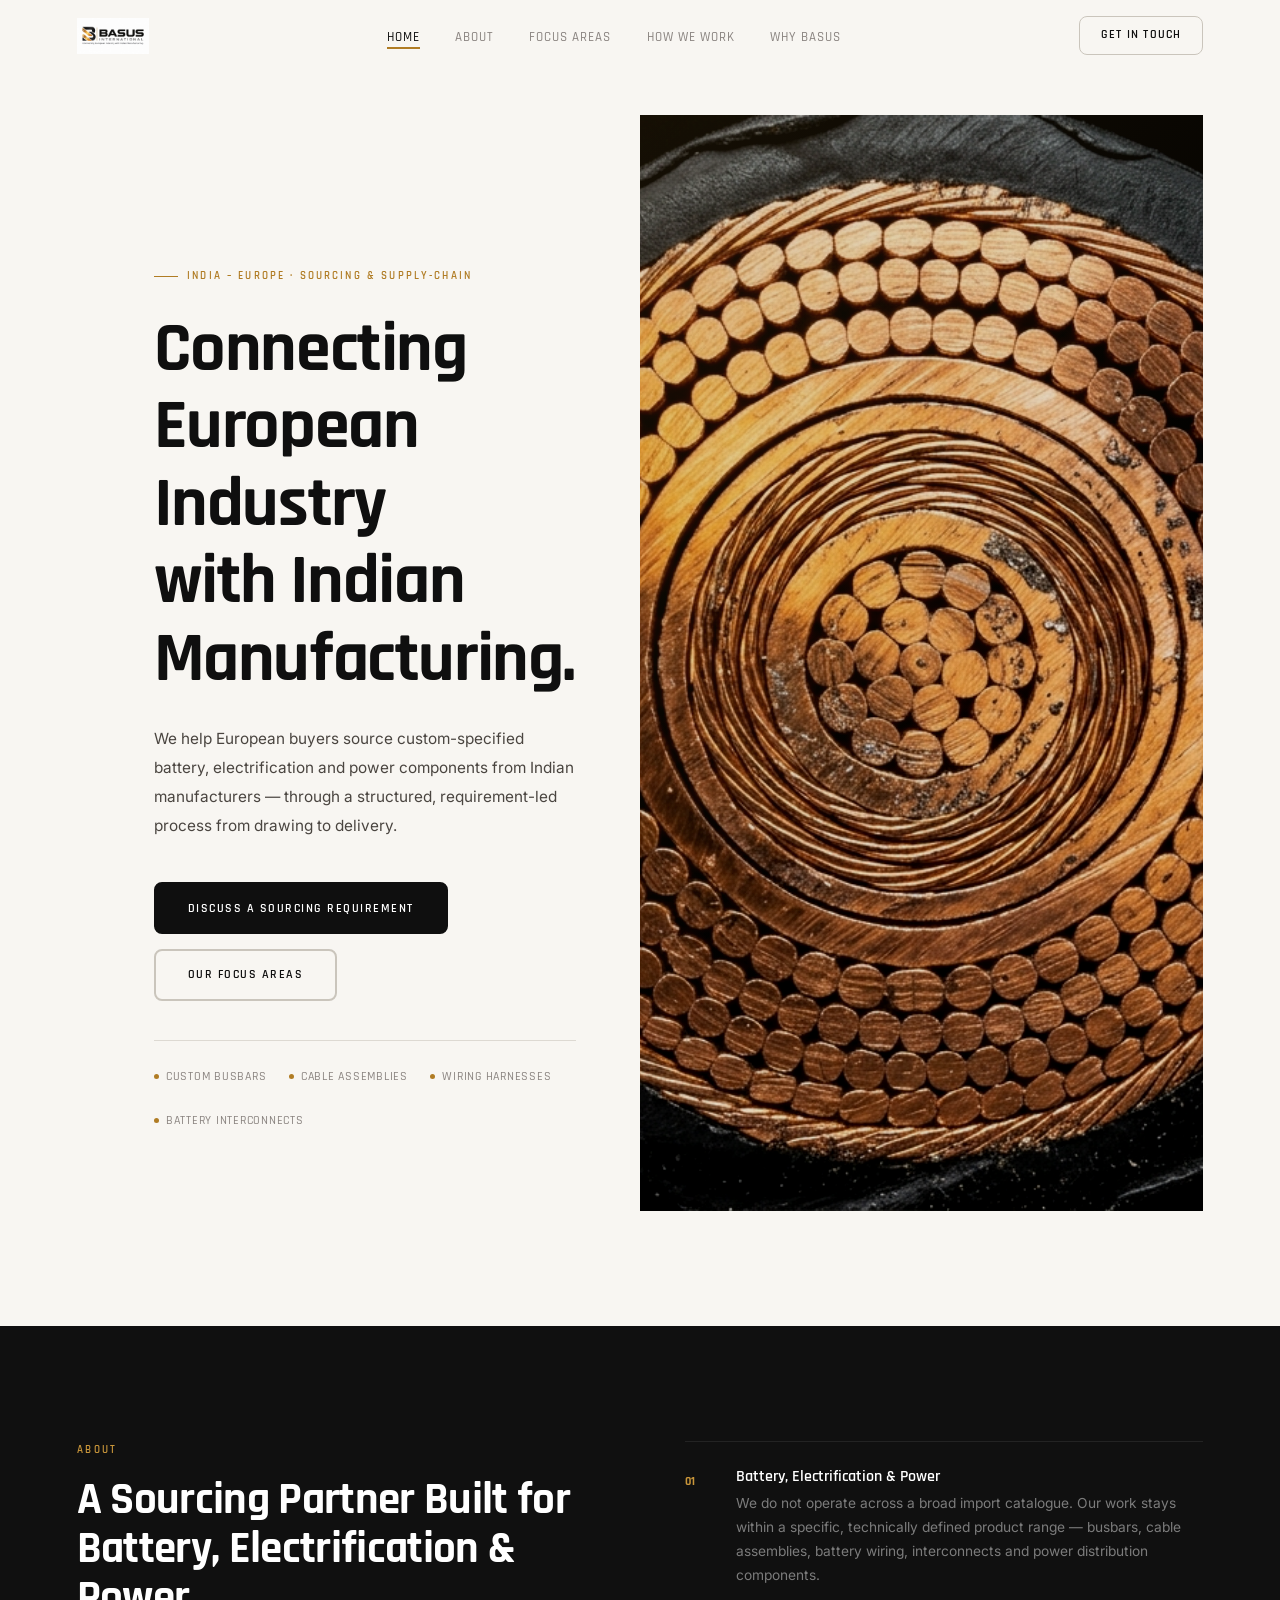
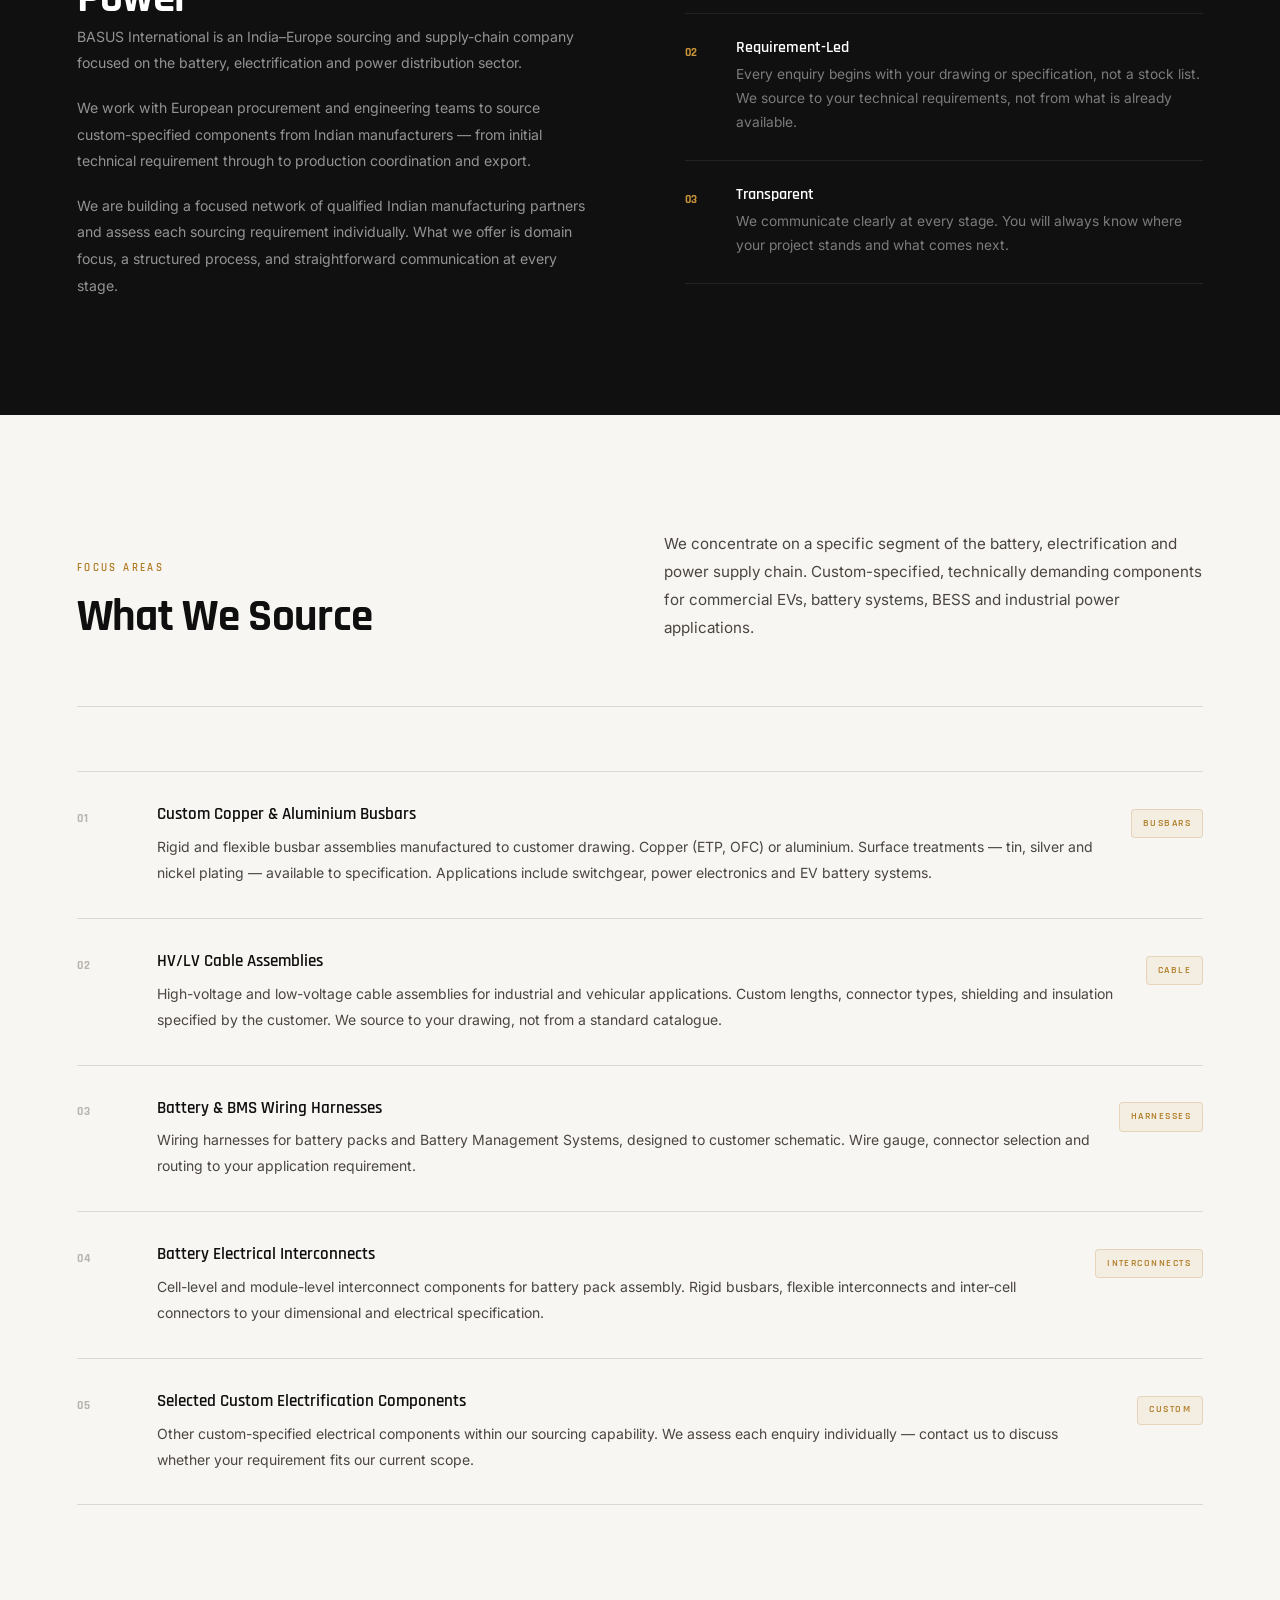
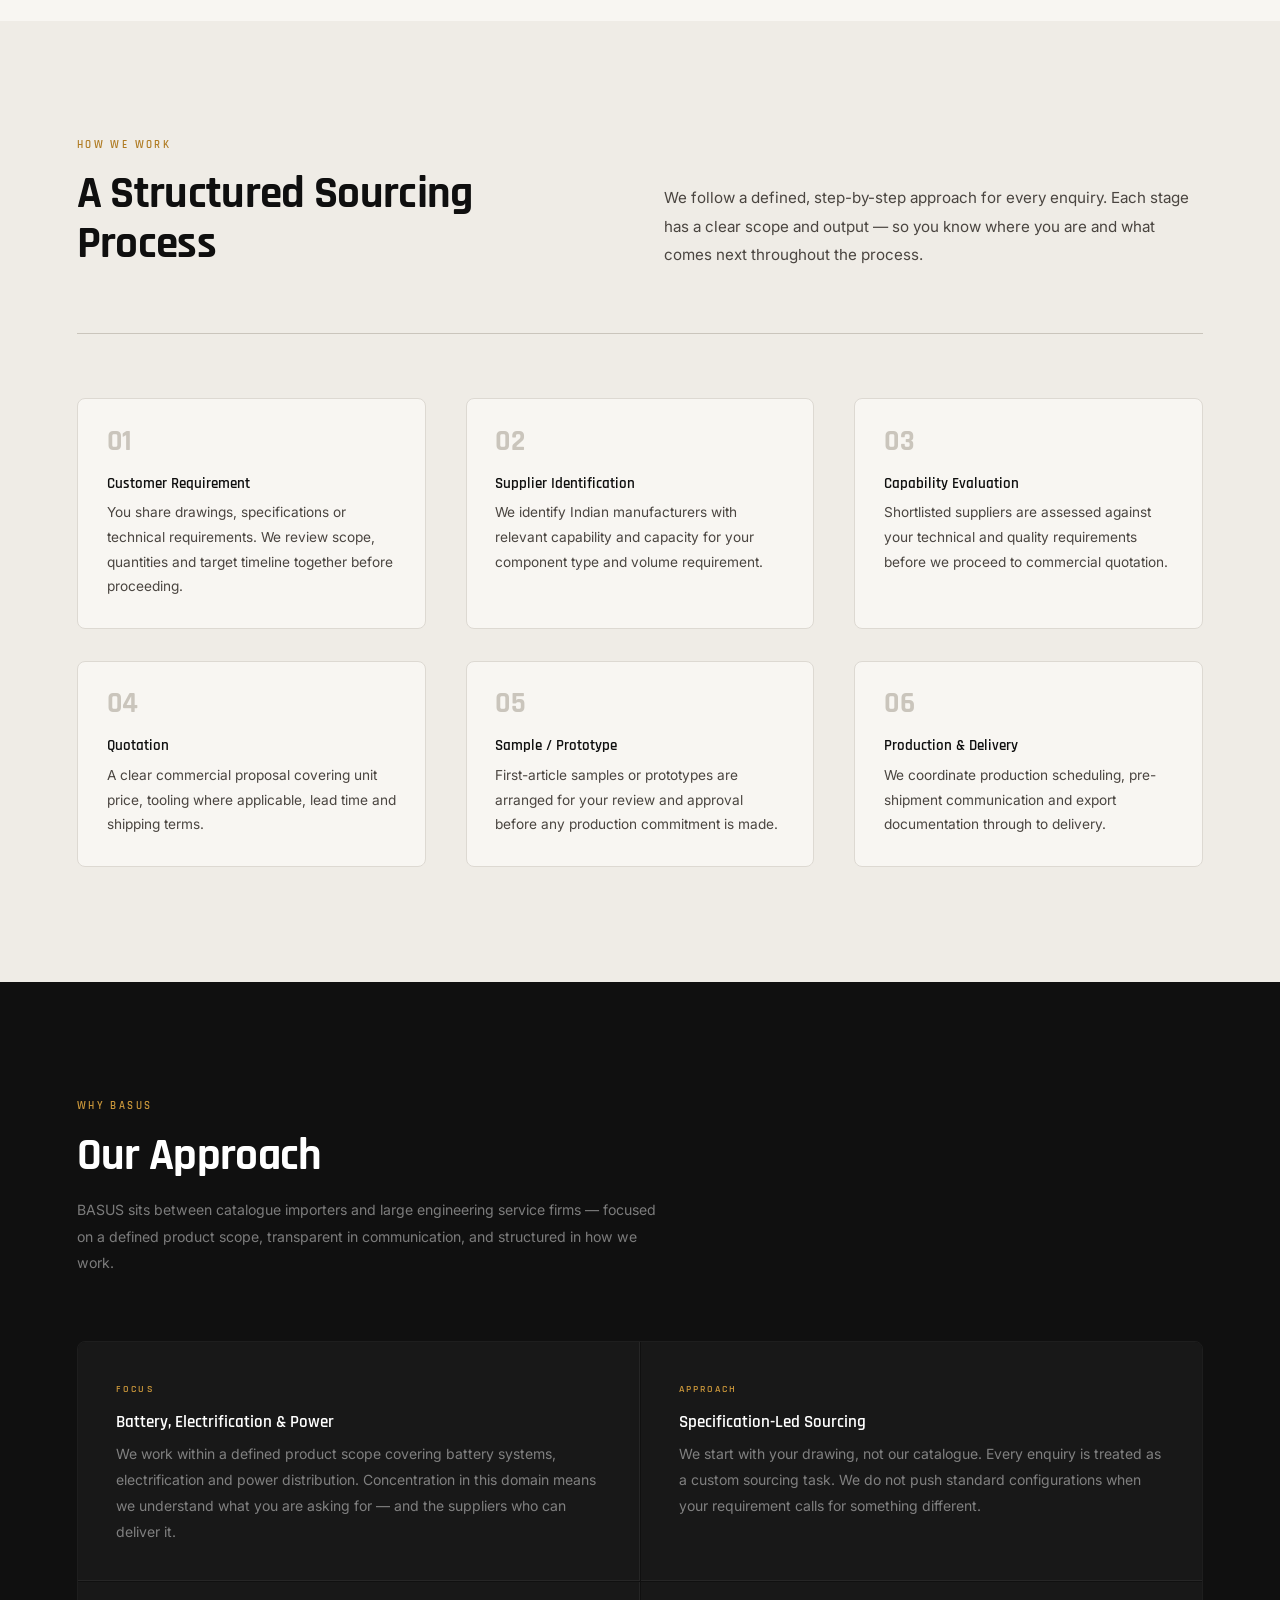
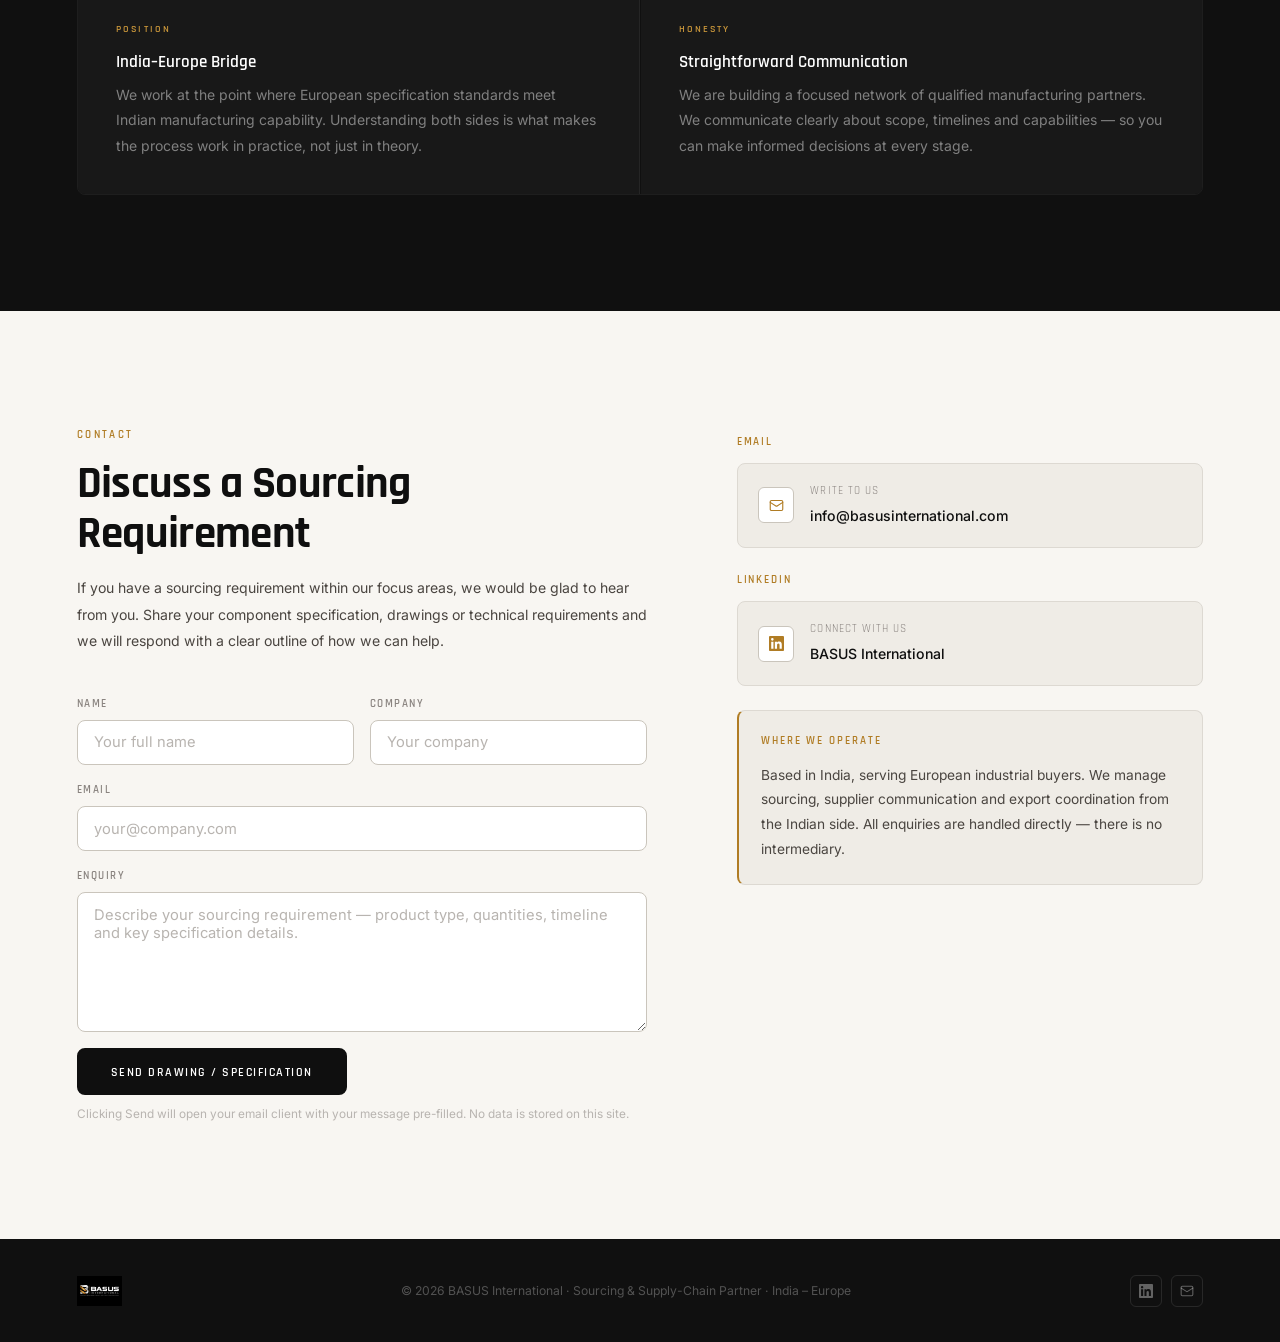
==== index.html @ b7a12a04 "fix: domain/email consistency + tone + scope corrections - Replace all basusin.com → basusinternatio" ====
<!DOCTYPE html>
<html lang="en">
<head>
  <meta charset="UTF-8" />
  <meta name="viewport" content="width=device-width, initial-scale=1.0" />
  <title>BASUS International | Battery, Electrification & Power Component Sourcing — India to Europe</title>
  <meta name="description" content="BASUS International is an India–Europe sourcing and supply-chain partner for custom busbars, HV/LV cable assemblies, battery wiring harnesses and power distribution components." />
  <meta name="robots" content="index, follow" />
  <link rel="canonical" href="https://www.basusinternational.com/" />
  <meta property="og:title" content="BASUS International — Connecting European Industry with Indian Manufacturing" />
  <meta property="og:description" content="Sourcing and supply-chain partner for battery, electrification and power components. India to Europe." />
  <meta property="og:type" content="website" />
  <meta property="og:url" content="https://www.basusinternational.com/" />
  <link rel="icon" type="image/jpeg" href="assets/basus-icon.jpg" />
  <link rel="preconnect" href="https://fonts.googleapis.com" />
  <link rel="preconnect" href="https://fonts.gstatic.com" crossorigin />
  <link href="https://fonts.googleapis.com/css2?family=Rajdhani:wght@400;500;600;700&family=Inter:wght@300;400;500;600&display=swap" rel="stylesheet" />
  <link rel="stylesheet" href="style.css" />
  <script type="application/ld+json">
  {"@context":"https://schema.org","@type":"Organization","name":"BASUS International","url":"https://www.basusinternational.com","description":"India–Europe sourcing and supply-chain partner for battery, electrification and power components.","contactPoint":{"@type":"ContactPoint","email":"info@basusinternational.com","contactType":"Business Enquiry"},"sameAs":["https://www.linkedin.com/company/basus-international"],"areaServed":["Europe","India"]}
  </script>
</head>
<body>

  <!-- NAV -->
  <nav id="nav" role="navigation" aria-label="Main Navigation">
    <div class="nav-inner">
      <a href="#home" class="nav-logo" aria-label="BASUS International">
        <img src="assets/basus-logo.jpeg" alt="BASUS International" />
      </a>
      <ul class="nav-links">
        <li><a href="#home">Home</a></li>
        <li><a href="#about">About</a></li>
        <li><a href="#focus">Focus Areas</a></li>
        <li><a href="#process">How We Work</a></li>
        <li><a href="#why">Why BASUS</a></li>
      </ul>
      <a href="#contact" class="nav-cta">Get in Touch</a>
      <button class="nav-burger" id="burger" aria-label="Toggle menu" aria-expanded="false">
        <span></span><span></span><span></span>
      </button>
    </div>
  </nav>

  <nav id="nav-mobile" aria-label="Mobile Navigation">
    <a href="#home">Home</a>
    <a href="#about">About</a>
    <a href="#focus">Focus Areas</a>
    <a href="#process">How We Work</a>
    <a href="#why">Why BASUS</a>
    <a href="#contact">Get in Touch</a>
  </nav>


  <!-- ============================================================
       HERO
       ============================================================ -->
  <section id="home" aria-label="Hero">
    <div class="hero-text">
      <span class="hero-kicker">
        <span class="hero-kicker-line"></span>
        India – Europe · Sourcing &amp; Supply-Chain
      </span>

      <h1 class="hero-h1">
        Connecting<br />European Industry<br />with Indian<br />Manufacturing.
      </h1>

      <p class="hero-sub">
        We help European buyers source custom-specified battery, electrification and power components from Indian manufacturers — through a structured, requirement-led process from drawing to delivery.
      </p>

      <div class="hero-actions">
        <a href="#contact" class="btn btn-primary" id="hero-contact">Discuss a Sourcing Requirement</a>
        <a href="#focus" class="btn btn-secondary" id="hero-focus">Our Focus Areas</a>
      </div>

      <div class="hero-trust">
        <span class="hero-trust-item">Custom Busbars</span>
        <span class="hero-trust-item">Cable Assemblies</span>
        <span class="hero-trust-item">Wiring Harnesses</span>
        <span class="hero-trust-item">Battery Interconnects</span>
      </div>
    </div>

    <div class="hero-image" aria-hidden="true">
      <img src="assets/hero-bg.jpg" alt="" role="presentation" />
    </div>
  </section>


  <!-- ============================================================
       ABOUT
       ============================================================ -->
  <section id="about" aria-label="About BASUS International">
    <div class="wrap">
      <div class="about-grid">

        <div class="about-copy">
          <span class="kicker r">About</span>
          <h2 class="r d1">A Sourcing Partner Built for Battery, Electrification &amp; Power</h2>
          <div class="r d2">
            <p>BASUS International is an India–Europe sourcing and supply-chain company focused on the battery, electrification and power distribution sector.</p>
            <p style="margin-top:1.1rem">We work with European procurement and engineering teams to source custom-specified components from Indian manufacturers — from initial technical requirement through to production coordination and export.</p>
            <p style="margin-top:1.1rem">We are building a focused network of qualified Indian manufacturing partners and assess each sourcing requirement individually. What we offer is domain focus, a structured process, and straightforward communication at every stage.</p>
          </div>
        </div>

        <div class="r d2">
          <div class="about-pillars">
            <div class="pillar">
              <span class="pillar-num">01</span>
              <div>
                <h3>Battery, Electrification &amp; Power</h3>
                <p>We do not operate across a broad import catalogue. Our work stays within a specific, technically defined product range — busbars, cable assemblies, battery wiring, interconnects and power distribution components.</p>
              </div>
            </div>
            <div class="pillar">
              <span class="pillar-num">02</span>
              <div>
                <h3>Requirement-Led</h3>
                <p>Every enquiry begins with your drawing or specification, not a stock list. We source to your technical requirements, not from what is already available.</p>
              </div>
            </div>
            <div class="pillar">
              <span class="pillar-num">03</span>
              <div>
                <h3>Transparent</h3>
                <p>We communicate clearly at every stage. You will always know where your project stands and what comes next.</p>
              </div>
            </div>
          </div>
        </div>

      </div>
    </div>
  </section>


  <!-- ============================================================
       FOCUS AREAS
       ============================================================ -->
  <section id="focus" aria-label="Our Focus Areas">
    <div class="wrap">

      <div class="focus-header r">
        <div>
          <span class="kicker">Focus Areas</span>
          <h2>What We Source</h2>
        </div>
        <p>We concentrate on a specific segment of the battery, electrification and power supply chain. Custom-specified, technically demanding components for commercial EVs, battery systems, BESS and industrial power applications.</p>
      </div>

      <div class="focus-list" role="list">

        <div class="focus-item r d1" role="listitem">
          <span class="fi-num">01</span>
          <div class="fi-body">
            <h3>Custom Copper &amp; Aluminium Busbars</h3>
            <p>Rigid and flexible busbar assemblies manufactured to customer drawing. Copper (ETP, OFC) or aluminium. Surface treatments — tin, silver and nickel plating — available to specification. Applications include switchgear, power electronics and EV battery systems.</p>
          </div>
          <span class="fi-tag">Busbars</span>
        </div>

        <div class="focus-item r d2" role="listitem">
          <span class="fi-num">02</span>
          <div class="fi-body">
            <h3>HV/LV Cable Assemblies</h3>
            <p>High-voltage and low-voltage cable assemblies for industrial and vehicular applications. Custom lengths, connector types, shielding and insulation specified by the customer. We source to your drawing, not from a standard catalogue.</p>
          </div>
          <span class="fi-tag">Cable</span>
        </div>

        <div class="focus-item r d3" role="listitem">
          <span class="fi-num">03</span>
          <div class="fi-body">
            <h3>Battery &amp; BMS Wiring Harnesses</h3>
            <p>Wiring harnesses for battery packs and Battery Management Systems, designed to customer schematic. Wire gauge, connector selection and routing to your application requirement.</p>
          </div>
          <span class="fi-tag">Harnesses</span>
        </div>

        <div class="focus-item r d4" role="listitem">
          <span class="fi-num">04</span>
          <div class="fi-body">
            <h3>Battery Electrical Interconnects</h3>
            <p>Cell-level and module-level interconnect components for battery pack assembly. Rigid busbars, flexible interconnects and inter-cell connectors to your dimensional and electrical specification.</p>
          </div>
          <span class="fi-tag">Interconnects</span>
        </div>

        <div class="focus-item r d5" role="listitem">
          <span class="fi-num">05</span>
          <div class="fi-body">
            <h3>Selected Custom Electrification Components</h3>
            <p>Other custom-specified electrical components within our sourcing capability. We assess each enquiry individually — contact us to discuss whether your requirement fits our current scope.</p>
          </div>
          <span class="fi-tag">Custom</span>
        </div>

      </div>
    </div>
  </section>


  <!-- ============================================================
       HOW WE WORK
       ============================================================ -->
  <section id="process" aria-label="How We Work">
    <div class="wrap">

      <div class="process-header r">
        <div>
          <span class="kicker">How We Work</span>
          <h2>A Structured Sourcing Process</h2>
        </div>
        <p>We follow a defined, step-by-step approach for every enquiry. Each stage has a clear scope and output — so you know where you are and what comes next throughout the process.</p>
      </div>

      <div class="process-steps">

        <div class="ps r d1">
          <div class="ps-n">01</div>
          <h3>Customer Requirement</h3>
          <p>You share drawings, specifications or technical requirements. We review scope, quantities and target timeline together before proceeding.</p>
        </div>

        <div class="ps r d2">
          <div class="ps-n">02</div>
          <h3>Supplier Identification</h3>
          <p>We identify Indian manufacturers with relevant capability and capacity for your component type and volume requirement.</p>
        </div>

        <div class="ps r d3">
          <div class="ps-n">03</div>
          <h3>Capability Evaluation</h3>
          <p>Shortlisted suppliers are assessed against your technical and quality requirements before we proceed to commercial quotation.</p>
        </div>

        <div class="ps r d4">
          <div class="ps-n">04</div>
          <h3>Quotation</h3>
          <p>A clear commercial proposal covering unit price, tooling where applicable, lead time and shipping terms.</p>
        </div>

        <div class="ps r d5">
          <div class="ps-n">05</div>
          <h3>Sample / Prototype</h3>
          <p>First-article samples or prototypes are arranged for your review and approval before any production commitment is made.</p>
        </div>

        <div class="ps r d6">
          <div class="ps-n">06</div>
          <h3>Production &amp; Delivery</h3>
          <p>We coordinate production scheduling, pre-shipment communication and export documentation through to delivery.</p>
        </div>

      </div>
    </div>
  </section>


  <!-- ============================================================
       WHY BASUS
       ============================================================ -->
  <section id="why" aria-label="Why BASUS">
    <div class="wrap">
      <div class="r" style="margin-bottom:clamp(2.5rem,5vw,4rem); max-width:580px;">
        <span class="kicker" style="color:var(--gold-2)">Why BASUS</span>
        <h2 style="color:#fff; margin-bottom:1rem">Our Approach</h2>
        <p style="color:rgba(255,255,255,0.45)">BASUS sits between catalogue importers and large engineering service firms — focused on a defined product scope, transparent in communication, and structured in how we work.</p>
      </div>

      <div class="why-grid r d1" role="list">

        <div class="why-cell" role="listitem">
          <span class="wc-kicker">Focus</span>
          <h3>Battery, Electrification &amp; Power</h3>
          <p>We work within a defined product scope covering battery systems, electrification and power distribution. Concentration in this domain means we understand what you are asking for — and the suppliers who can deliver it.</p>
        </div>

        <div class="why-cell" role="listitem">
          <span class="wc-kicker">Approach</span>
          <h3>Specification-Led Sourcing</h3>
          <p>We start with your drawing, not our catalogue. Every enquiry is treated as a custom sourcing task. We do not push standard configurations when your requirement calls for something different.</p>
        </div>

        <div class="why-cell" role="listitem">
          <span class="wc-kicker">Position</span>
          <h3>India–Europe Bridge</h3>
          <p>We work at the point where European specification standards meet Indian manufacturing capability. Understanding both sides is what makes the process work in practice, not just in theory.</p>
        </div>

        <div class="why-cell" role="listitem">
          <span class="wc-kicker">Honesty</span>
          <h3>Straightforward Communication</h3>
          <p>We are building a focused network of qualified manufacturing partners. We communicate clearly about scope, timelines and capabilities — so you can make informed decisions at every stage.</p>
        </div>

      </div>
    </div>
  </section>


  <!-- ============================================================
       CONTACT
       ============================================================ -->
  <section id="contact" aria-label="Contact">
    <div class="wrap">
      <div class="contact-grid">

        <div>
          <div class="contact-intro r">
            <span class="kicker">Contact</span>
            <h2>Discuss a Sourcing Requirement</h2>
            <p>If you have a sourcing requirement within our focus areas, we would be glad to hear from you. Share your component specification, drawings or technical requirements and we will respond with a clear outline of how we can help.</p>
          </div>

          <form id="contactForm" class="contact-form r d1" novalidate aria-label="Enquiry form">
            <div class="form-row">
              <div class="fg">
                <label for="name">Name</label>
                <input type="text" id="name" name="name" placeholder="Your full name" required autocomplete="name" />
              </div>
              <div class="fg">
                <label for="company">Company</label>
                <input type="text" id="company" name="company" placeholder="Your company" autocomplete="organization" />
              </div>
            </div>
            <div class="fg">
              <label for="email">Email</label>
              <input type="email" id="email" name="email" placeholder="your@company.com" required autocomplete="email" />
            </div>
            <div class="fg">
              <label for="message">Enquiry</label>
              <textarea id="message" name="message" placeholder="Describe your sourcing requirement — product type, quantities, timeline and key specification details." required></textarea>
            </div>
            <div>
              <button type="submit" class="btn btn-primary" id="form-submit">Send Drawing / Specification</button>
              <p class="form-note" style="margin-top:0.7rem">Clicking Send will open your email client with your message pre-filled. No data is stored on this site.</p>
            </div>
          </form>
        </div>

        <div class="contact-info r d2">

          <div>
            <span class="ci-label">Email</span>
            <a href="mailto:info@basusinternational.com" class="ci-item" id="email-link" aria-label="Email BASUS International">
              <div class="ci-icon">
                <svg viewBox="0 0 24 24" fill="none" stroke="currentColor" stroke-width="1.8" stroke-linecap="round" stroke-linejoin="round" aria-hidden="true"><rect x="2" y="4" width="20" height="16" rx="2"/><path d="m22 7-8.97 5.7a1.94 1.94 0 0 1-2.06 0L2 7"/></svg>
              </div>
              <div class="ci-text">
                <small>Write to us</small>
                <strong>info@basusinternational.com</strong>
              </div>
            </a>
          </div>

          <div>
            <span class="ci-label">LinkedIn</span>
            <a href="https://www.linkedin.com/company/basus-international" target="_blank" rel="noopener noreferrer" class="ci-item" id="linkedin-link" aria-label="BASUS International on LinkedIn">
              <div class="ci-icon">
                <svg viewBox="0 0 24 24" fill="currentColor" aria-hidden="true"><path d="M20.447 20.452h-3.554v-5.569c0-1.328-.027-3.037-1.852-3.037-1.853 0-2.136 1.445-2.136 2.939v5.667H9.351V9h3.414v1.561h.046c.477-.9 1.637-1.85 3.37-1.85 3.601 0 4.267 2.37 4.267 5.455v6.286zM5.337 7.433a2.062 2.062 0 0 1-2.063-2.065 2.064 2.064 0 1 1 2.063 2.065zm1.782 13.019H3.555V9h3.564v11.452zM22.225 0H1.771C.792 0 0 .774 0 1.729v20.542C0 23.227.792 24 1.771 24h20.451C23.2 24 24 23.227 24 22.271V1.729C24 .774 23.2 0 22.222 0h.003z"/></svg>
              </div>
              <div class="ci-text">
                <small>Connect with us</small>
                <strong>BASUS International</strong>
              </div>
            </a>
          </div>

          <div class="ci-note">
            <span class="ci-label">Where We Operate</span>
            <p>Based in India, serving European industrial buyers. We manage sourcing, supplier communication and export coordination from the Indian side. All enquiries are handled directly — there is no intermediary.</p>
          </div>

        </div>
      </div>
    </div>
  </section>


  <!-- FOOTER -->
  <footer role="contentinfo">
    <div class="footer-inner">
      <div class="footer-logo">
        <img src="assets/basus-logo-dark.jpg" alt="BASUS International" />
      </div>
      <div class="footer-copy">
        © <span id="year"></span> BASUS International · Sourcing &amp; Supply-Chain Partner · India – Europe
      </div>
      <div class="footer-social" aria-label="Social links">
        <a href="https://www.linkedin.com/company/basus-international" target="_blank" rel="noopener noreferrer" aria-label="LinkedIn" id="footer-li">
          <svg viewBox="0 0 24 24" fill="currentColor" aria-hidden="true"><path d="M20.447 20.452h-3.554v-5.569c0-1.328-.027-3.037-1.852-3.037-1.853 0-2.136 1.445-2.136 2.939v5.667H9.351V9h3.414v1.561h.046c.477-.9 1.637-1.85 3.37-1.85 3.601 0 4.267 2.37 4.267 5.455v6.286zM5.337 7.433a2.062 2.062 0 0 1-2.063-2.065 2.064 2.064 0 1 1 2.063 2.065zm1.782 13.019H3.555V9h3.564v11.452zM22.225 0H1.771C.792 0 0 .774 0 1.729v20.542C0 23.227.792 24 1.771 24h20.451C23.2 24 24 23.227 24 22.271V1.729C24 .774 23.2 0 22.222 0h.003z"/></svg>
        </a>
        <a href="mailto:info@basusinternational.com" aria-label="Email" id="footer-email">
          <svg viewBox="0 0 24 24" fill="none" stroke="currentColor" stroke-width="1.8" stroke-linecap="round" stroke-linejoin="round" aria-hidden="true"><rect x="2" y="4" width="20" height="16" rx="2"/><path d="m22 7-8.97 5.7a1.94 1.94 0 0 1-2.06 0L2 7"/></svg>
        </a>
      </div>
    </div>
  </footer>

  <script src="main.js"></script>
</body>
</html>
---- style.css ----
/* ============================================================
   BASUS International — v3.0
   Light / premium corporate · Gold accent · Restrained
   ============================================================ */

@import url('https://fonts.googleapis.com/css2?family=Rajdhani:wght@400;500;600;700&family=Inter:wght@300;400;500;600&display=swap');

/* ── Tokens ──────────────────────────────────────────────── */
:root {
  --bg:          #F8F6F2;
  --bg-alt:      #EFECE6;
  --bg-dark:     #101010;
  --bg-dark-2:   #181818;
  --bg-dark-3:   #202020;

  --gold:        #B07C24;
  --gold-2:      #C9963A;
  --gold-light:  #D9A84A;
  --gold-line:   rgba(176,124,36,0.22);
  --gold-fill:   rgba(176,124,36,0.07);

  --ink:         #0F0F0F;
  --ink-2:       #4A4540;
  --ink-3:       #8A8480;
  --ink-4:       #B8B4B0;

  --rule:        #DDD9D2;
  --rule-2:      #CAC5BC;

  --font-head:   'Rajdhani', sans-serif;
  --font-body:   'Inter', sans-serif;

  --nav-h:       72px;
  --px:          clamp(1.5rem, 6vw, 6rem);
  --py:          clamp(5rem, 9vw, 8rem);
  --max-w:       1140px;
  --r:           8px;
  --ease:        cubic-bezier(0.4, 0, 0.2, 1);
  --t:           0.24s var(--ease);
}

/* ── Reset ───────────────────────────────────────────────── */
*, *::before, *::after { box-sizing: border-box; margin: 0; padding: 0; }
html { scroll-behavior: smooth; font-size: 16px; -webkit-font-smoothing: antialiased; }
body { background: var(--bg); color: var(--ink); font-family: var(--font-body); line-height: 1.7; overflow-x: hidden; }
img { max-width: 100%; display: block; }
a { color: inherit; text-decoration: none; }
ul { list-style: none; }
button { cursor: pointer; border: none; background: none; font-family: inherit; }

/* ── Type ────────────────────────────────────────────────── */
h1, h2, h3, h4 { font-family: var(--font-head); line-height: 1.1; font-weight: 700; }
h1 { font-size: clamp(2.6rem, 5.5vw, 4.4rem); letter-spacing: -0.02em; color: var(--ink); }
h2 { font-size: clamp(1.9rem, 3.5vw, 3rem); letter-spacing: -0.015em; }
h3 { font-size: clamp(1rem, 1.6vw, 1.2rem); font-weight: 600; }
p  { font-size: clamp(0.88rem, 1.1vw, 0.97rem); color: var(--ink-2); line-height: 1.9; }

.kicker {
  font-family: var(--font-head);
  font-size: 0.68rem;
  font-weight: 600;
  letter-spacing: 0.22em;
  text-transform: uppercase;
  color: var(--gold);
  display: block;
  margin-bottom: 1rem;
}

/* ── Layout ──────────────────────────────────────────────── */
.wrap { max-width: var(--max-w); margin: 0 auto; width: 100%; }
section { padding: var(--py) var(--px); }

/* ── Reveal ──────────────────────────────────────────────── */
.js-loaded .r { opacity: 0; transform: translateY(24px); transition: opacity 0.6s var(--ease), transform 0.6s var(--ease); }
.r.in { opacity: 1; transform: none; }
.r.d1 { transition-delay: 0.07s; }
.r.d2 { transition-delay: 0.14s; }
.r.d3 { transition-delay: 0.21s; }
.r.d4 { transition-delay: 0.28s; }
.r.d5 { transition-delay: 0.35s; }
.r.d6 { transition-delay: 0.42s; }

/* ── Buttons ─────────────────────────────────────────────── */
.btn {
  display: inline-flex;
  align-items: center;
  font-family: var(--font-head);
  font-size: 0.78rem;
  font-weight: 600;
  letter-spacing: 0.12em;
  text-transform: uppercase;
  padding: 0.85rem 2rem;
  border-radius: var(--r);
  transition: all var(--t);
  white-space: nowrap;
  cursor: pointer;
}
.btn-primary {
  background: var(--ink);
  color: #fff;
  border: 2px solid var(--ink);
}
.btn-primary:hover {
  background: var(--bg-dark-2);
  border-color: var(--bg-dark-2);
  transform: translateY(-2px);
  box-shadow: 0 8px 28px rgba(0,0,0,0.2);
}
.btn-secondary {
  background: transparent;
  color: var(--ink);
  border: 2px solid var(--rule-2);
}
.btn-secondary:hover {
  border-color: var(--ink);
}

/* inverse variants (on dark bg) */
.btn-inv-primary {
  background: var(--gold-2);
  color: var(--ink);
  border: 2px solid var(--gold-2);
}
.btn-inv-primary:hover {
  background: var(--gold-light);
  border-color: var(--gold-light);
  transform: translateY(-2px);
  box-shadow: 0 8px 28px rgba(201,150,58,0.3);
}
.btn-inv-secondary {
  background: transparent;
  color: rgba(255,255,255,0.8);
  border: 2px solid rgba(255,255,255,0.2);
}
.btn-inv-secondary:hover {
  border-color: rgba(255,255,255,0.6);
  color: #fff;
}

/* ============================================================
   NAV
   ============================================================ */
#nav {
  position: fixed;
  inset: 0 0 auto;
  z-index: 999;
  height: var(--nav-h);
  padding: 0 var(--px);
  display: flex;
  align-items: center;
  transition: background var(--t), border-color var(--t), box-shadow var(--t);
  border-bottom: 1px solid transparent;
  background: rgba(248,246,242,0);
}
#nav.scrolled {
  background: rgba(248,246,242,0.93);
  backdrop-filter: blur(16px);
  -webkit-backdrop-filter: blur(16px);
  border-bottom-color: var(--rule);
  box-shadow: 0 1px 24px rgba(0,0,0,0.06);
}

.nav-inner {
  display: flex;
  align-items: center;
  justify-content: space-between;
  width: 100%;
  max-width: var(--max-w);
  margin: 0 auto;
}

.nav-logo img {
  height: 36px;
  width: auto;
  object-fit: contain;
  display: block;
}

.nav-links {
  display: flex;
  align-items: center;
  gap: 2.2rem;
}
.nav-links a {
  font-family: var(--font-head);
  font-size: 0.8rem;
  font-weight: 500;
  letter-spacing: 0.08em;
  text-transform: uppercase;
  color: var(--ink-3);
  position: relative;
  transition: color var(--t);
}
.nav-links a::after {
  content: '';
  position: absolute;
  bottom: -4px; left: 0;
  height: 1.5px; width: 0;
  background: var(--gold);
  transition: width var(--t);
}
.nav-links a:hover, .nav-links a.active { color: var(--ink); }
.nav-links a:hover::after, .nav-links a.active::after { width: 100%; }

.nav-cta {
  font-family: var(--font-head);
  font-size: 0.76rem;
  font-weight: 600;
  letter-spacing: 0.1em;
  text-transform: uppercase;
  padding: 0.52rem 1.3rem;
  border: 1.5px solid var(--rule-2);
  border-radius: var(--r);
  color: var(--ink);
  transition: all var(--t);
}
.nav-cta:hover {
  background: var(--ink);
  border-color: var(--ink);
  color: #fff;
}

/* burger */
.nav-burger {
  display: none;
  flex-direction: column;
  gap: 5px;
  padding: 8px;
  z-index: 1001;
}
.nav-burger span {
  display: block;
  width: 22px; height: 1.5px;
  background: var(--ink);
  border-radius: 2px;
  transition: transform 0.3s, opacity 0.3s;
}
.nav-burger.open span:nth-child(1) { transform: translateY(6.5px) rotate(45deg); }
.nav-burger.open span:nth-child(2) { opacity: 0; }
.nav-burger.open span:nth-child(3) { transform: translateY(-6.5px) rotate(-45deg); }

#nav-mobile {
  display: none;
  position: fixed;
  inset: 0;
  background: var(--bg);
  z-index: 998;
  flex-direction: column;
  align-items: center;
  justify-content: center;
  gap: 2rem;
  opacity: 0;
  pointer-events: none;
  transition: opacity 0.25s var(--ease);
}
#nav-mobile.open { opacity: 1; pointer-events: all; }
#nav-mobile a {
  font-family: var(--font-head);
  font-size: 2rem;
  font-weight: 700;
  text-transform: uppercase;
  letter-spacing: 0.06em;
  color: var(--ink-3);
  transition: color var(--t);
}
#nav-mobile a:hover { color: var(--ink); }

/* ============================================================
   HERO — split layout
   ============================================================ */
#home {
  min-height: 100svh;
  display: grid;
  grid-template-columns: 1fr 1fr;
  align-items: stretch;
  overflow: hidden;
  background: var(--bg);
}

.hero-text {
  display: flex;
  flex-direction: column;
  justify-content: center;
  padding: calc(var(--nav-h) + 5rem) var(--px) 5rem;
  padding-right: 4rem;
}

.hero-kicker {
  display: inline-flex;
  align-items: center;
  gap: 0.6rem;
  font-family: var(--font-head);
  font-size: 0.67rem;
  font-weight: 600;
  letter-spacing: 0.2em;
  text-transform: uppercase;
  color: var(--gold);
  margin-bottom: 1.6rem;
  opacity: 0;
  animation: fadeUp 0.6s 0.2s var(--ease) forwards;
}
.hero-kicker-line {
  width: 24px; height: 1.5px;
  background: var(--gold);
}

.hero-h1 {
  max-width: 560px;
  margin-bottom: 1.6rem;
  opacity: 0;
  animation: fadeUp 0.7s 0.35s var(--ease) forwards;
}

.hero-sub {
  max-width: 480px;
  font-size: clamp(0.93rem, 1.2vw, 1rem);
  color: var(--ink-2);
  line-height: 1.9;
  margin-bottom: 2.6rem;
  opacity: 0;
  animation: fadeUp 0.7s 0.5s var(--ease) forwards;
}

.hero-actions {
  display: flex;
  flex-wrap: wrap;
  gap: 0.9rem;
  opacity: 0;
  animation: fadeUp 0.7s 0.65s var(--ease) forwards;
}

/* Image side */
.hero-image {
  position: relative;
  overflow: hidden;
  opacity: 0;
  animation: fadeIn 1.2s 0.4s var(--ease) forwards;
}
.hero-image img {
  width: 100%;
  height: 100%;
  object-fit: cover;
  object-position: center;
  filter: brightness(0.88) contrast(1.05);
}
/* Gold overlay tint */
.hero-image::after {
  content: '';
  position: absolute;
  inset: 0;
  background: linear-gradient(135deg, rgba(176,124,36,0.12) 0%, transparent 60%);
  pointer-events: none;
}

/* Trust line below hero actions */
.hero-trust {
  margin-top: 2.4rem;
  padding-top: 1.6rem;
  border-top: 1px solid var(--rule);
  display: flex;
  align-items: center;
  gap: 1.4rem;
  flex-wrap: wrap;
  opacity: 0;
  animation: fadeUp 0.7s 0.8s var(--ease) forwards;
}
.hero-trust-item {
  font-size: 0.78rem;
  color: var(--ink-3);
  font-family: var(--font-head);
  font-weight: 500;
  letter-spacing: 0.06em;
  text-transform: uppercase;
  display: flex;
  align-items: center;
  gap: 0.45rem;
}
.hero-trust-item::before {
  content: '';
  width: 5px; height: 5px;
  border-radius: 50%;
  background: var(--gold);
}

/* ============================================================
   ABOUT — dark bg for contrast
   ============================================================ */
#about {
  background: var(--bg-dark);
  color: #fff;
}

.about-grid {
  display: grid;
  grid-template-columns: 1fr 1fr;
  gap: clamp(2.5rem, 7vw, 6rem);
  align-items: start;
}

.about-grid h2 { color: #fff; }
.about-grid .kicker { color: var(--gold-2); }
.about-grid p { color: rgba(255,255,255,0.55); }
.about-copy p + p { margin-top: 1.1rem; }

.about-pillars {
  display: flex;
  flex-direction: column;
  gap: 0;
  border-top: 1px solid rgba(255,255,255,0.08);
}

.pillar {
  padding: 1.6rem 0;
  border-bottom: 1px solid rgba(255,255,255,0.08);
  display: grid;
  grid-template-columns: 2rem 1fr;
  gap: 1.2rem;
  align-items: start;
  transition: background var(--t);
}
.pillar:hover { background: rgba(255,255,255,0.02); }
.pillar-num {
  font-family: var(--font-head);
  font-size: 0.72rem;
  font-weight: 700;
  color: var(--gold-2);
  letter-spacing: 0.06em;
  padding-top: 0.25rem;
}
.pillar h3 {
  font-size: 0.97rem;
  color: #fff;
  margin-bottom: 0.35rem;
  font-weight: 600;
}
.pillar p {
  font-size: 0.86rem;
  line-height: 1.75;
  color: rgba(255,255,255,0.45);
}

/* ============================================================
   FOCUS AREAS — light
   ============================================================ */
#focus { background: var(--bg); }

.focus-header {
  display: grid;
  grid-template-columns: 1fr 1fr;
  gap: 3rem;
  align-items: end;
  margin-bottom: clamp(2.5rem, 5vw, 4rem);
  padding-bottom: clamp(2.5rem, 5vw, 4rem);
  border-bottom: 1px solid var(--rule);
}
.focus-header p { font-size: 0.95rem; line-height: 1.85; }

.focus-list {
  display: flex;
  flex-direction: column;
  gap: 0;
  border-top: 1px solid var(--rule);
}

.focus-item {
  display: grid;
  grid-template-columns: 3.5rem 1fr auto;
  gap: 1.5rem;
  align-items: start;
  padding: 2rem 0;
  border-bottom: 1px solid var(--rule);
  transition: background var(--t);
  cursor: default;
}
.focus-item:hover { background: var(--gold-fill); }
.focus-item:hover .fi-num { color: var(--gold); }

.fi-num {
  font-family: var(--font-head);
  font-size: 0.72rem;
  font-weight: 700;
  color: var(--ink-4);
  letter-spacing: 0.1em;
  padding-top: 0.3rem;
  transition: color var(--t);
}
.fi-body h3 {
  font-size: 1.05rem;
  color: var(--ink);
  margin-bottom: 0.5rem;
  line-height: 1.3;
}
.fi-body p { font-size: 0.875rem; line-height: 1.85; }
.fi-tag {
  font-family: var(--font-head);
  font-size: 0.65rem;
  font-weight: 600;
  letter-spacing: 0.14em;
  text-transform: uppercase;
  color: var(--gold);
  padding: 0.3rem 0.7rem;
  border: 1px solid var(--gold-line);
  border-radius: 4px;
  background: var(--gold-fill);
  white-space: nowrap;
  margin-top: 0.3rem;
  align-self: start;
}

/* ============================================================
   HOW WE WORK — warm alt bg
   ============================================================ */
#process { background: var(--bg-alt); }

.process-header {
  display: grid;
  grid-template-columns: 1fr 1fr;
  gap: 3rem;
  align-items: end;
  margin-bottom: clamp(2.5rem, 5vw, 4rem);
  padding-bottom: clamp(2.5rem, 5vw, 4rem);
  border-bottom: 1px solid var(--rule-2);
}
.process-header p { font-size: 0.95rem; line-height: 1.85; }

.process-steps {
  display: grid;
  grid-template-columns: repeat(3, 1fr);
  gap: 2rem 2.5rem;
}

.ps {
  padding: 1.8rem;
  background: var(--bg);
  border: 1px solid var(--rule);
  border-radius: var(--r);
  transition: border-color var(--t), box-shadow var(--t);
}
.ps:hover {
  border-color: var(--gold-line);
  box-shadow: 0 4px 24px rgba(0,0,0,0.06);
}

.ps-n {
  font-family: var(--font-head);
  font-size: 1.8rem;
  font-weight: 700;
  color: var(--rule-2);
  line-height: 1;
  margin-bottom: 1.2rem;
  letter-spacing: -0.02em;
  transition: color var(--t);
}
.ps:hover .ps-n { color: var(--gold-line); }

.ps h3 { font-size: 0.95rem; color: var(--ink); margin-bottom: 0.5rem; }
.ps p  { font-size: 0.855rem; line-height: 1.8; }

/* ============================================================
   WHY BASUS — dark
   ============================================================ */
#why { background: var(--bg-dark); color: #fff; }

.why-grid {
  display: grid;
  grid-template-columns: repeat(2, 1fr);
  gap: 1px;
  border: 1px solid rgba(255,255,255,0.06);
  border-radius: var(--r);
  overflow: hidden;
}

.why-cell {
  padding: 2.4rem 2.4rem 2.2rem;
  background: var(--bg-dark-2);
  border-right: 1px solid rgba(255,255,255,0.06);
  border-bottom: 1px solid rgba(255,255,255,0.06);
  transition: background var(--t);
}
.why-cell:hover { background: var(--bg-dark-3); }
.why-cell:nth-child(even) { border-right: none; }
.why-cell:nth-child(3), .why-cell:nth-child(4) { border-bottom: none; }

.wc-kicker {
  font-family: var(--font-head);
  font-size: 0.65rem;
  font-weight: 600;
  letter-spacing: 0.2em;
  text-transform: uppercase;
  color: var(--gold-2);
  display: block;
  margin-bottom: 0.9rem;
}
.why-cell h3 { font-size: 1.05rem; color: #fff; margin-bottom: 0.65rem; font-weight: 600; }
.why-cell p  { font-size: 0.875rem; line-height: 1.85; color: rgba(255,255,255,0.45); }

/* ============================================================
   CONTACT — light
   ============================================================ */
#contact { background: var(--bg); }

.contact-grid {
  display: grid;
  grid-template-columns: 1.1fr 0.9fr;
  gap: clamp(2.5rem, 7vw, 6rem);
  align-items: start;
}

.contact-intro h2 { margin-bottom: 1rem; }
.contact-intro > p { margin-bottom: 2.5rem; }

.contact-form { display: flex; flex-direction: column; gap: 1rem; }

.form-row { display: grid; grid-template-columns: 1fr 1fr; gap: 1rem; }

.fg { display: flex; flex-direction: column; gap: 0.4rem; }
.fg label {
  font-family: var(--font-head);
  font-size: 0.67rem;
  font-weight: 600;
  letter-spacing: 0.14em;
  text-transform: uppercase;
  color: var(--ink-3);
}
.fg input, .fg textarea {
  background: #fff;
  border: 1px solid var(--rule-2);
  border-radius: var(--r);
  padding: 0.8rem 1rem;
  color: var(--ink);
  font-family: var(--font-body);
  font-size: 0.92rem;
  outline: none;
  transition: border-color var(--t), box-shadow var(--t);
  width: 100%;
  resize: vertical;
}
.fg input::placeholder, .fg textarea::placeholder { color: var(--ink-4); }
.fg input:focus, .fg textarea:focus {
  border-color: var(--gold);
  box-shadow: 0 0 0 3px rgba(176,124,36,0.1);
}
.fg textarea { min-height: 140px; }

.form-note {
  font-size: 0.74rem;
  color: var(--ink-4);
  margin-top: 0.3rem;
  line-height: 1.5;
}

/* Info side */
.contact-info { display: flex; flex-direction: column; gap: 1.5rem; padding-top: 0.5rem; }

.ci-label {
  font-family: var(--font-head);
  font-size: 0.66rem;
  font-weight: 600;
  letter-spacing: 0.18em;
  text-transform: uppercase;
  color: var(--gold);
  display: block;
  margin-bottom: 0.7rem;
}

.ci-item {
  display: flex;
  align-items: center;
  gap: 1rem;
  padding: 1.1rem 1.3rem;
  background: var(--bg-alt);
  border: 1px solid var(--rule);
  border-radius: var(--r);
  transition: border-color var(--t);
  text-decoration: none;
  color: inherit;
}
.ci-item:hover { border-color: var(--gold); }

.ci-icon {
  width: 36px; height: 36px;
  background: #fff;
  border: 1px solid var(--rule-2);
  border-radius: 6px;
  display: flex;
  align-items: center;
  justify-content: center;
  flex-shrink: 0;
}
.ci-icon svg { width: 15px; height: 15px; color: var(--gold); }
.ci-text small {
  display: block;
  font-size: 0.67rem;
  color: var(--ink-3);
  font-family: var(--font-head);
  letter-spacing: 0.1em;
  text-transform: uppercase;
  margin-bottom: 0.15rem;
}
.ci-text strong { font-size: 0.88rem; color: var(--ink); font-weight: 500; }

.ci-note {
  padding: 1.4rem;
  background: var(--bg-alt);
  border: 1px solid var(--rule);
  border-left: 2px solid var(--gold);
  border-radius: var(--r);
}
.ci-note p { font-size: 0.86rem; line-height: 1.8; color: var(--ink-2); }

/* ============================================================
   FOOTER
   ============================================================ */
footer {
  background: var(--bg-dark);
  padding: 2.2rem var(--px);
}
.footer-inner {
  max-width: var(--max-w);
  margin: 0 auto;
  display: flex;
  align-items: center;
  justify-content: space-between;
  flex-wrap: wrap;
  gap: 1.5rem;
}
.footer-logo img {
  height: 30px;
  width: auto;
  object-fit: contain;
  display: block;
}
.footer-copy {
  font-size: 0.76rem;
  color: rgba(255,255,255,0.28);
  text-align: center;
  line-height: 1.8;
}
.footer-social { display: flex; gap: 0.6rem; }
.footer-social a {
  width: 32px; height: 32px;
  border: 1px solid rgba(255,255,255,0.1);
  border-radius: 6px;
  display: flex;
  align-items: center;
  justify-content: center;
  color: rgba(255,255,255,0.35);
  transition: all var(--t);
}
.footer-social a:hover {
  border-color: var(--gold-2);
  color: var(--gold-2);
}
.footer-social svg { width: 14px; height: 14px; }

/* ============================================================
   KEYFRAMES
   ============================================================ */
@keyframes fadeUp {
  from { opacity: 0; transform: translateY(18px); }
  to   { opacity: 1; transform: none; }
}
@keyframes fadeIn {
  from { opacity: 0; }
  to   { opacity: 1; }
}

/* ============================================================
   RESPONSIVE
   ============================================================ */
@media (max-width: 1024px) {
  #home { grid-template-columns: 1fr; }
  .hero-image { display: none; }
  .hero-text { padding-right: var(--px); min-height: 100svh; }

  .about-grid  { grid-template-columns: 1fr; }
  .focus-header { grid-template-columns: 1fr; gap: 1.5rem; }
  .process-header { grid-template-columns: 1fr; gap: 1.5rem; }
  .process-steps { grid-template-columns: repeat(2, 1fr); }
  .why-grid { grid-template-columns: 1fr; }
  .why-cell:nth-child(even) { border-right: none; }
  .why-cell:nth-child(3) { border-bottom: 1px solid rgba(255,255,255,0.06); }
  .contact-grid { grid-template-columns: 1fr; }
}

@media (max-width: 768px) {
  :root { --px: 1.25rem; --py: 3.5rem; }

  .nav-links, .nav-cta { display: none; }
  .nav-burger { display: flex; }
  #nav-mobile { display: flex; }

  .focus-item { grid-template-columns: 2.5rem 1fr; }
  .fi-tag { display: none; }

  .process-steps { grid-template-columns: 1fr; }

  .why-grid {
    border: none;
    gap: 1px;
  }
  .why-cell { border: 1px solid rgba(255,255,255,0.06) !important; border-radius: 6px; }

  .form-row { grid-template-columns: 1fr; }
  .footer-inner { flex-direction: column; align-items: center; text-align: center; }
}

@media (max-width: 480px) {
  .hero-actions { flex-direction: column; }
  .btn { justify-content: center; }
}
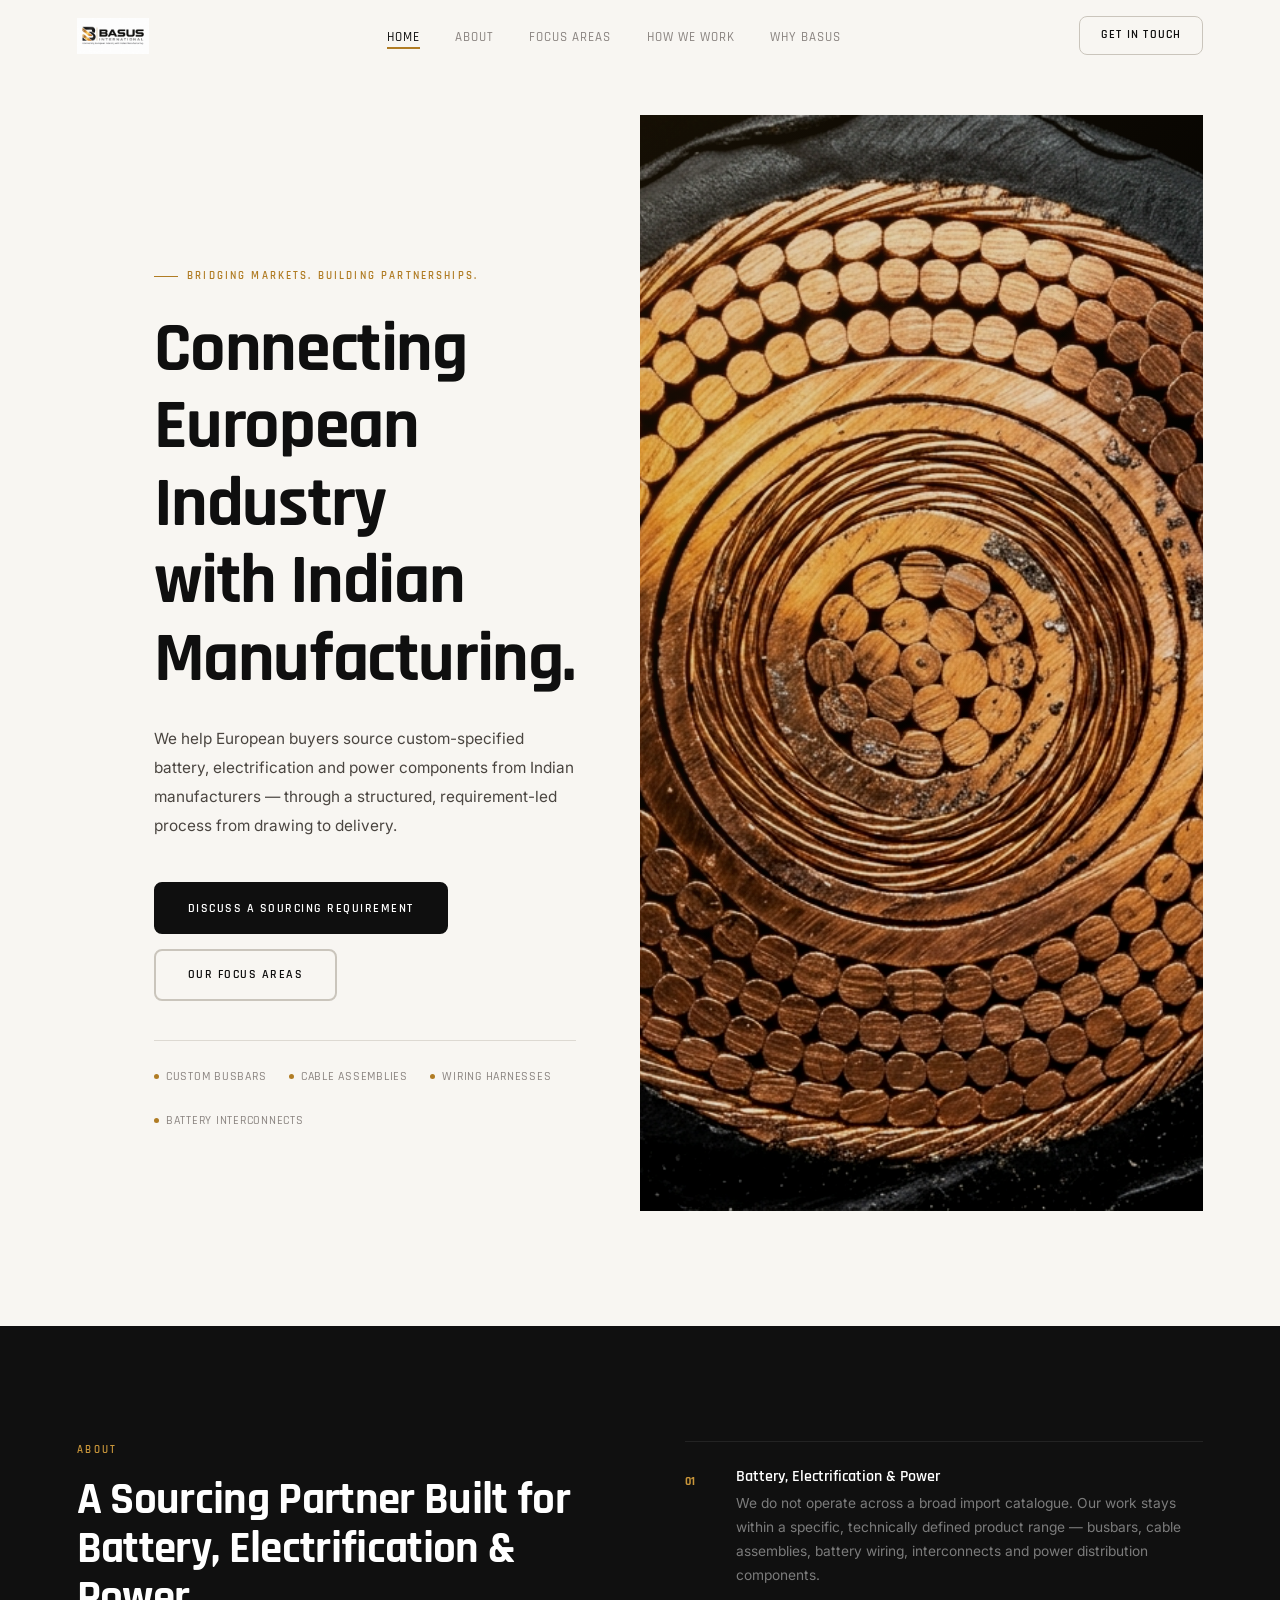
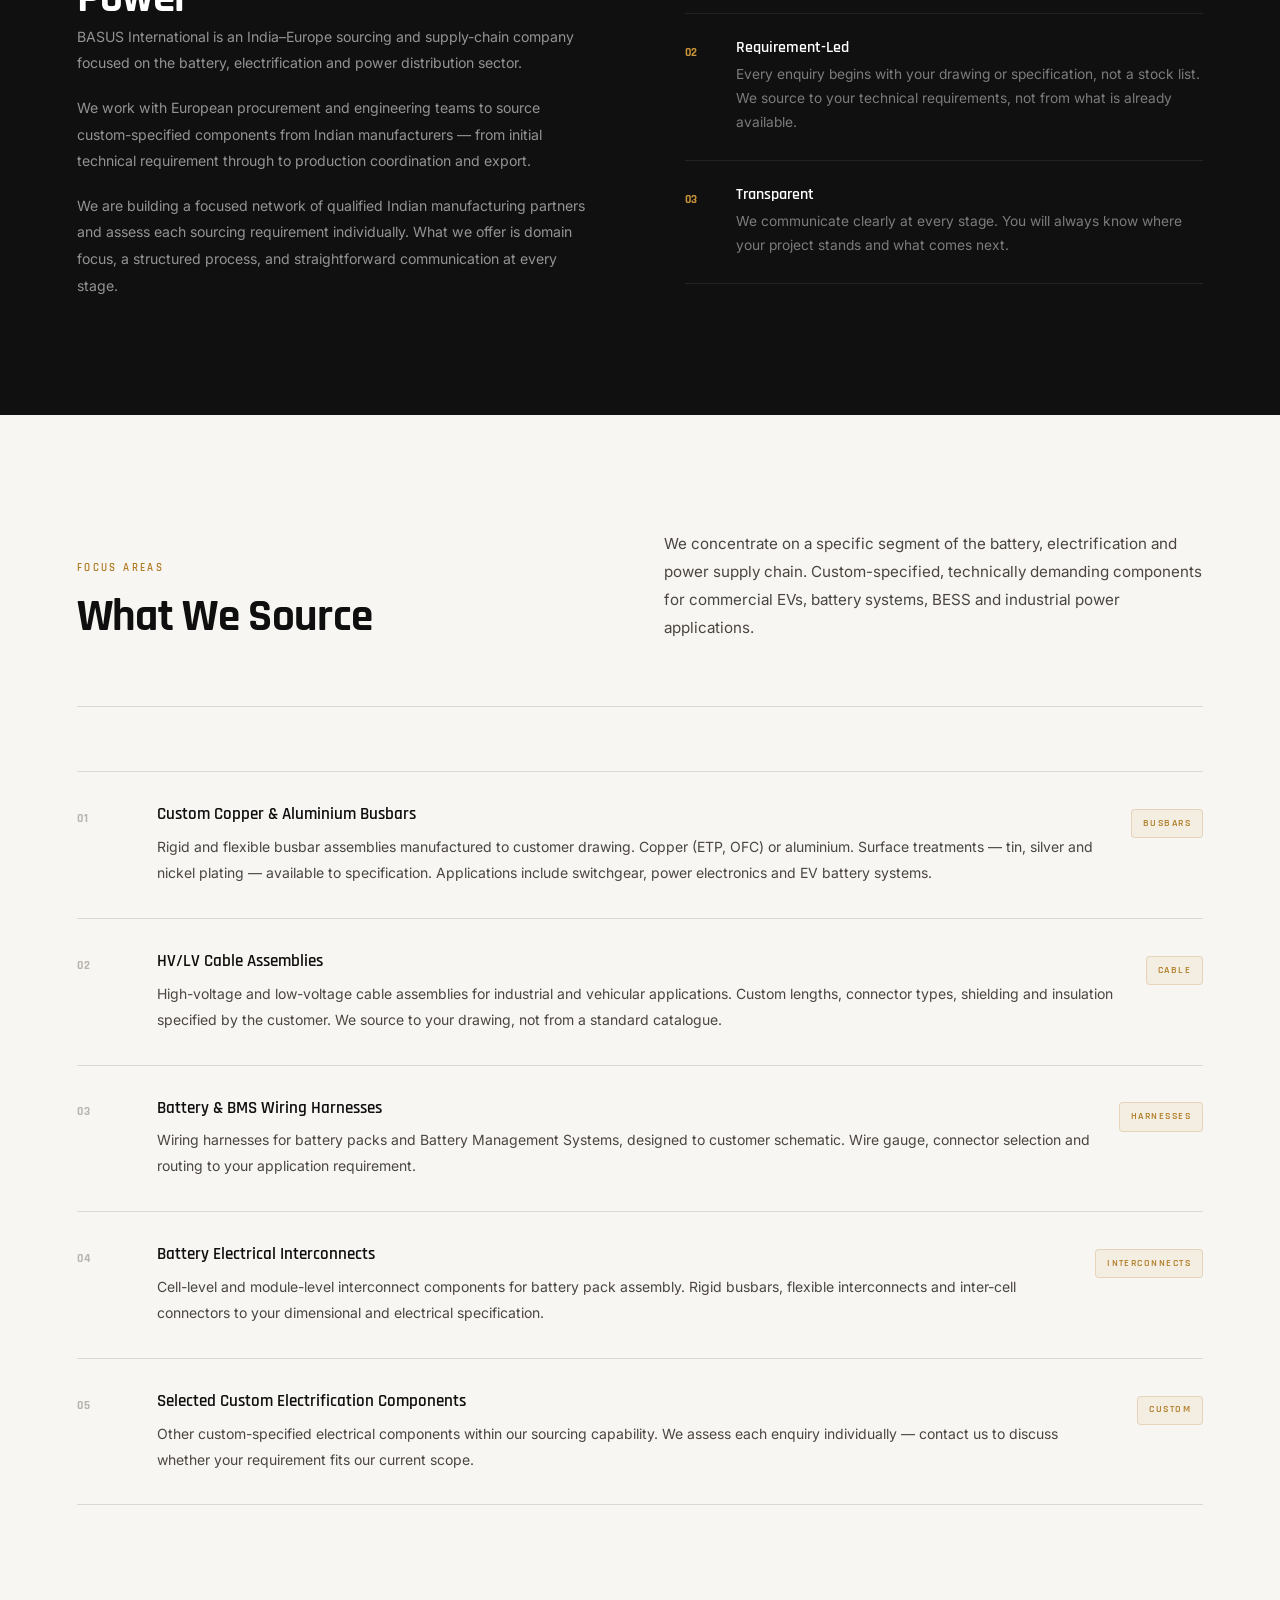
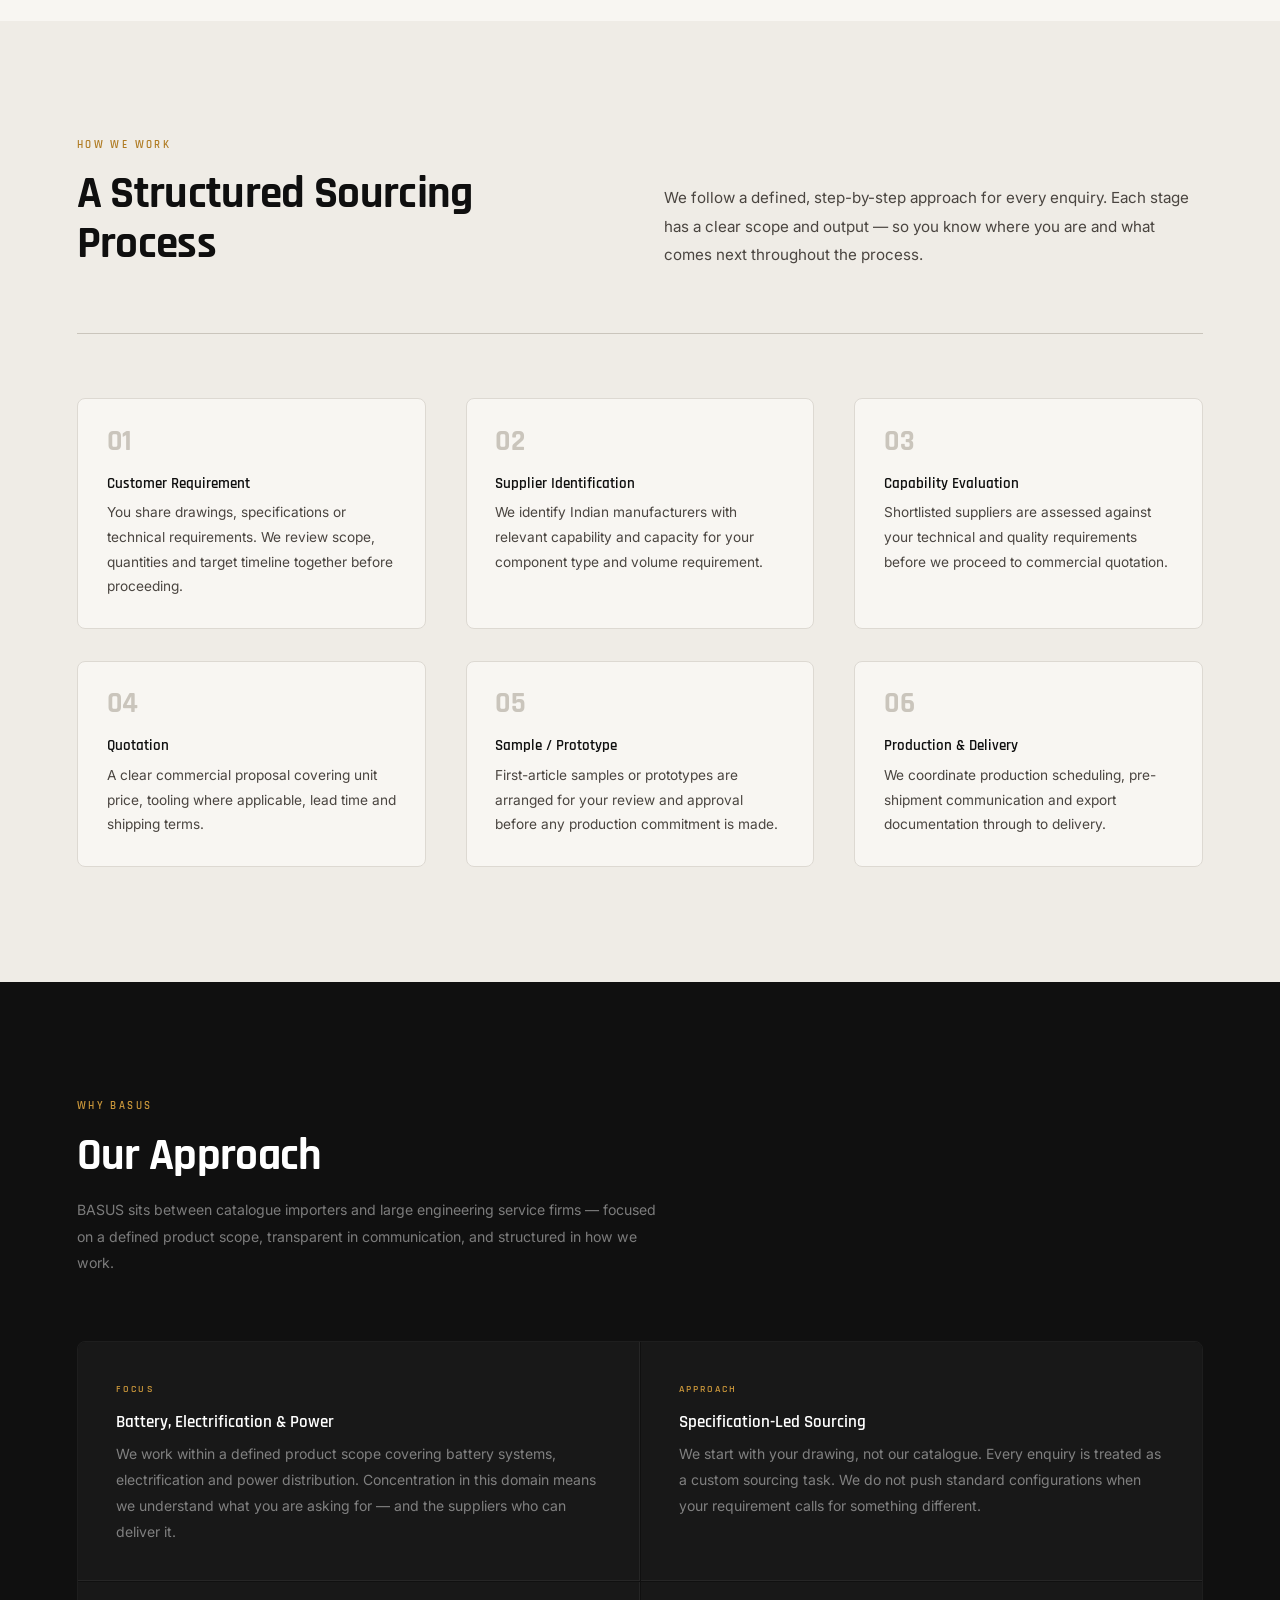
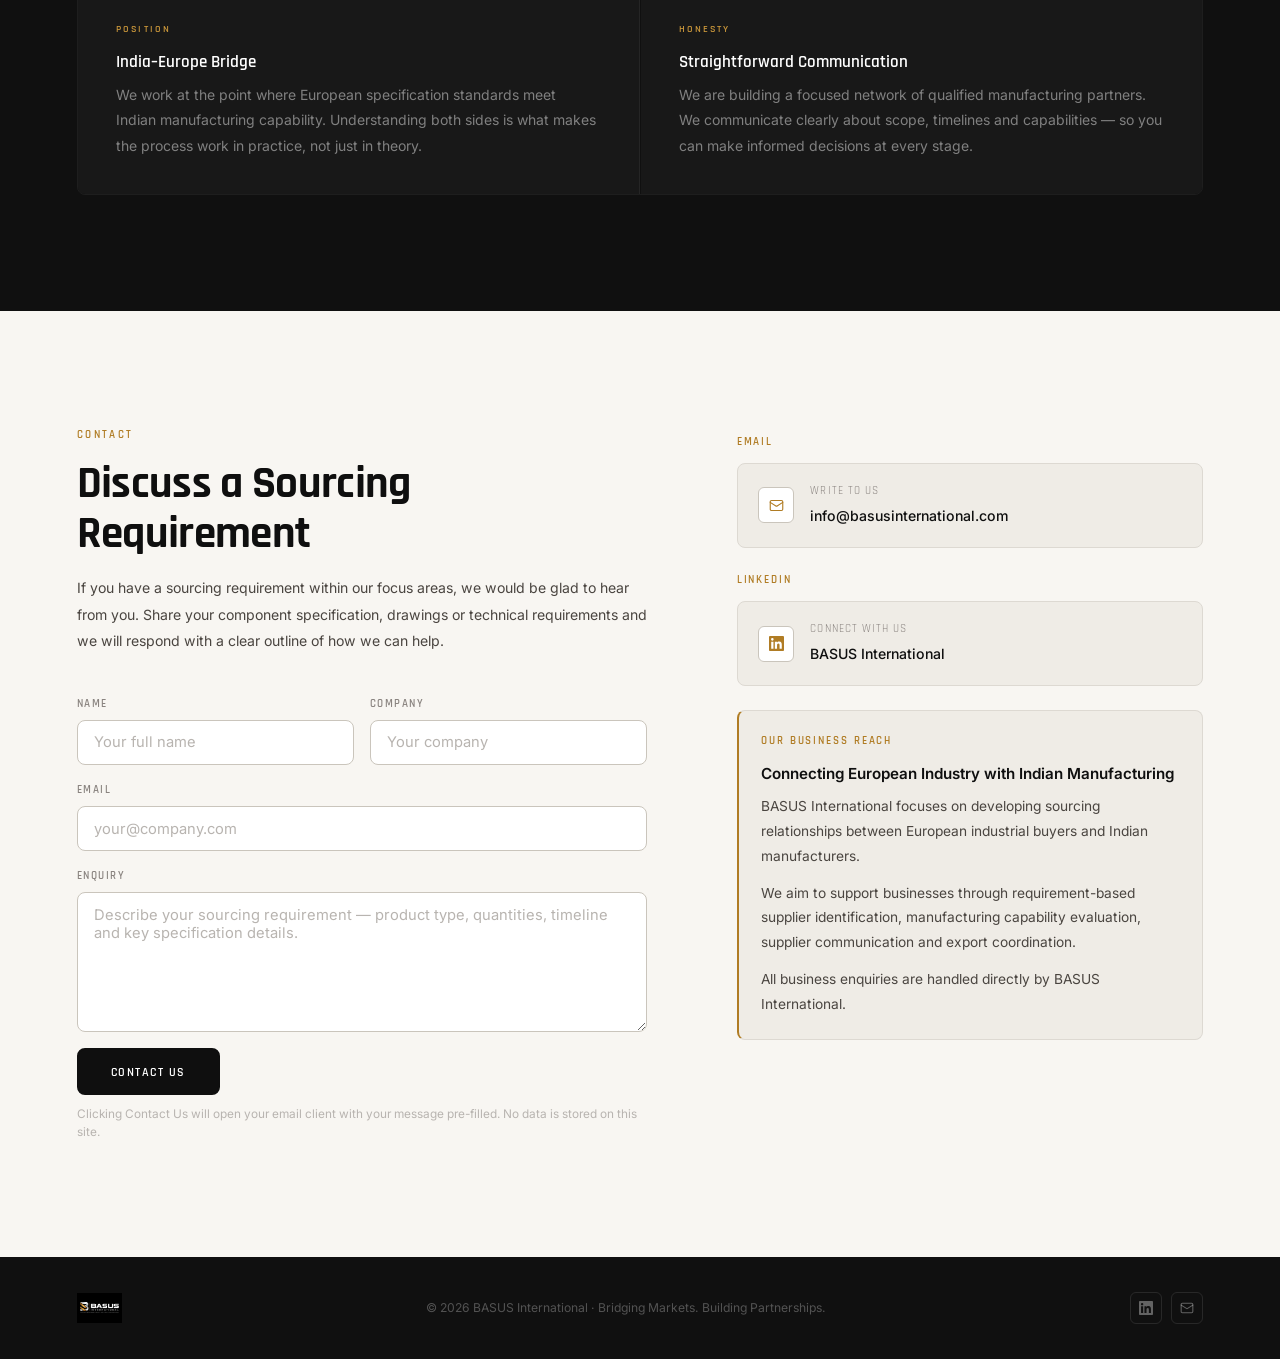
==== commit fec154bb: "feat: update website tagline, expand company info, and add brand icon asset" ====
--- a/index.html
+++ b/index.html
@@ -59,7 +59,7 @@
     <div class="hero-text">
       <span class="hero-kicker">
         <span class="hero-kicker-line"></span>
-        India – Europe · Sourcing &amp; Supply-Chain
+        Bridging Markets. Building Partnerships.
       </span>
 
       <h1 class="hero-h1">
@@ -336,8 +336,8 @@
               <textarea id="message" name="message" placeholder="Describe your sourcing requirement — product type, quantities, timeline and key specification details." required></textarea>
             </div>
             <div>
-              <button type="submit" class="btn btn-primary" id="form-submit">Send Drawing / Specification</button>
-              <p class="form-note" style="margin-top:0.7rem">Clicking Send will open your email client with your message pre-filled. No data is stored on this site.</p>
+              <button type="submit" class="btn btn-primary" id="form-submit">Contact Us</button>
+              <p class="form-note" style="margin-top:0.7rem">Clicking Contact Us will open your email client with your message pre-filled. No data is stored on this site.</p>
             </div>
           </form>
         </div>
@@ -371,8 +371,11 @@
           </div>
 
           <div class="ci-note">
-            <span class="ci-label">Where We Operate</span>
-            <p>Based in India, serving European industrial buyers. We manage sourcing, supplier communication and export coordination from the Indian side. All enquiries are handled directly — there is no intermediary.</p>
+            <span class="ci-label">Our Business Reach</span>
+            <strong class="ci-note-title">Connecting European Industry with Indian Manufacturing</strong>
+            <p>BASUS International focuses on developing sourcing relationships between European industrial buyers and Indian manufacturers.</p>
+            <p>We aim to support businesses through requirement-based supplier identification, manufacturing capability evaluation, supplier communication and export coordination.</p>
+            <p>All business enquiries are handled directly by BASUS International.</p>
           </div>
 
         </div>
@@ -388,7 +391,7 @@
         <img src="assets/basus-logo-dark.jpg" alt="BASUS International" />
       </div>
       <div class="footer-copy">
-        © <span id="year"></span> BASUS International · Sourcing &amp; Supply-Chain Partner · India – Europe
+        © <span id="year"></span> BASUS International · Bridging Markets. Building Partnerships.
       </div>
       <div class="footer-social" aria-label="Social links">
         <a href="https://www.linkedin.com/company/basus-international" target="_blank" rel="noopener noreferrer" aria-label="LinkedIn" id="footer-li">
--- a/style.css
+++ b/style.css
@@ -706,7 +706,16 @@
   border-left: 2px solid var(--gold);
   border-radius: var(--r);
 }
+.ci-note-title {
+  display: block;
+  font-size: 0.95rem;
+  color: var(--ink);
+  font-weight: 600;
+  margin-bottom: 0.65rem;
+  line-height: 1.4;
+}
 .ci-note p { font-size: 0.86rem; line-height: 1.8; color: var(--ink-2); }
+.ci-note p + p { margin-top: 0.75rem; }
 
 /* ============================================================
    FOOTER
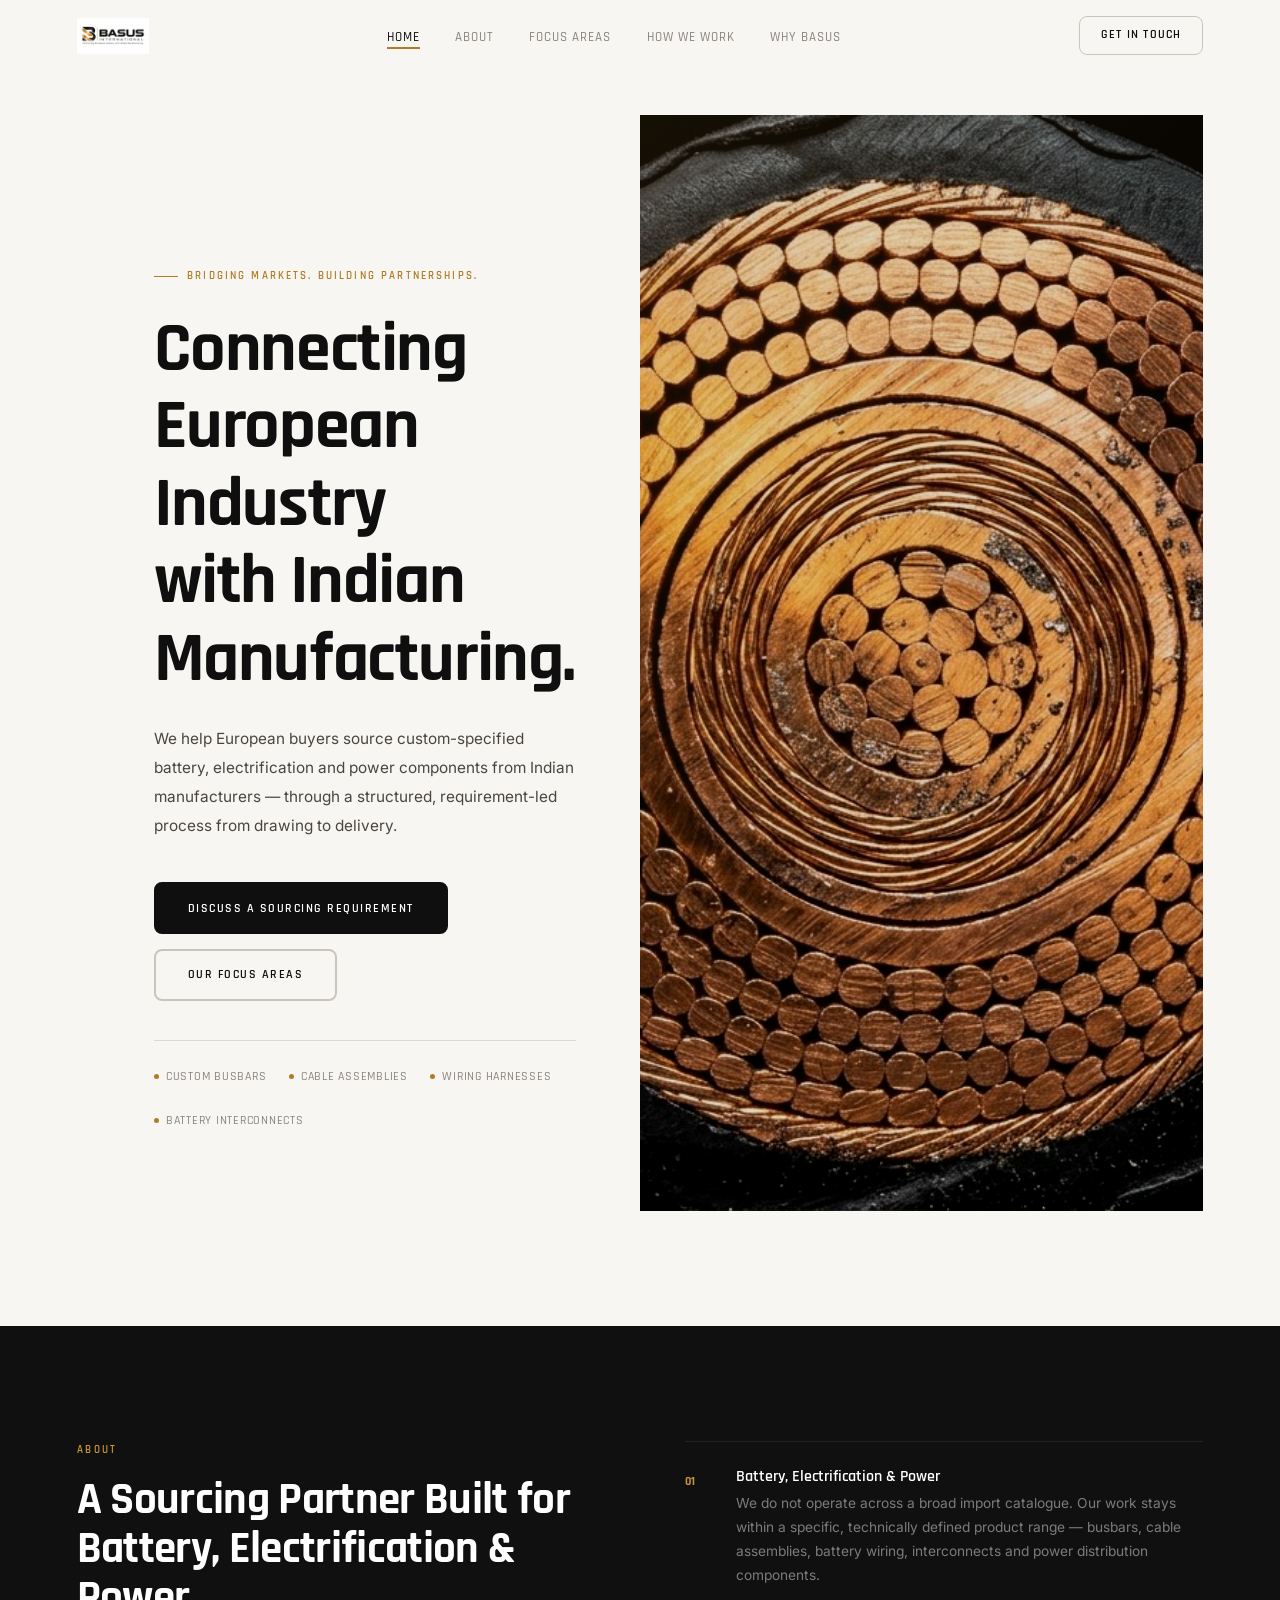
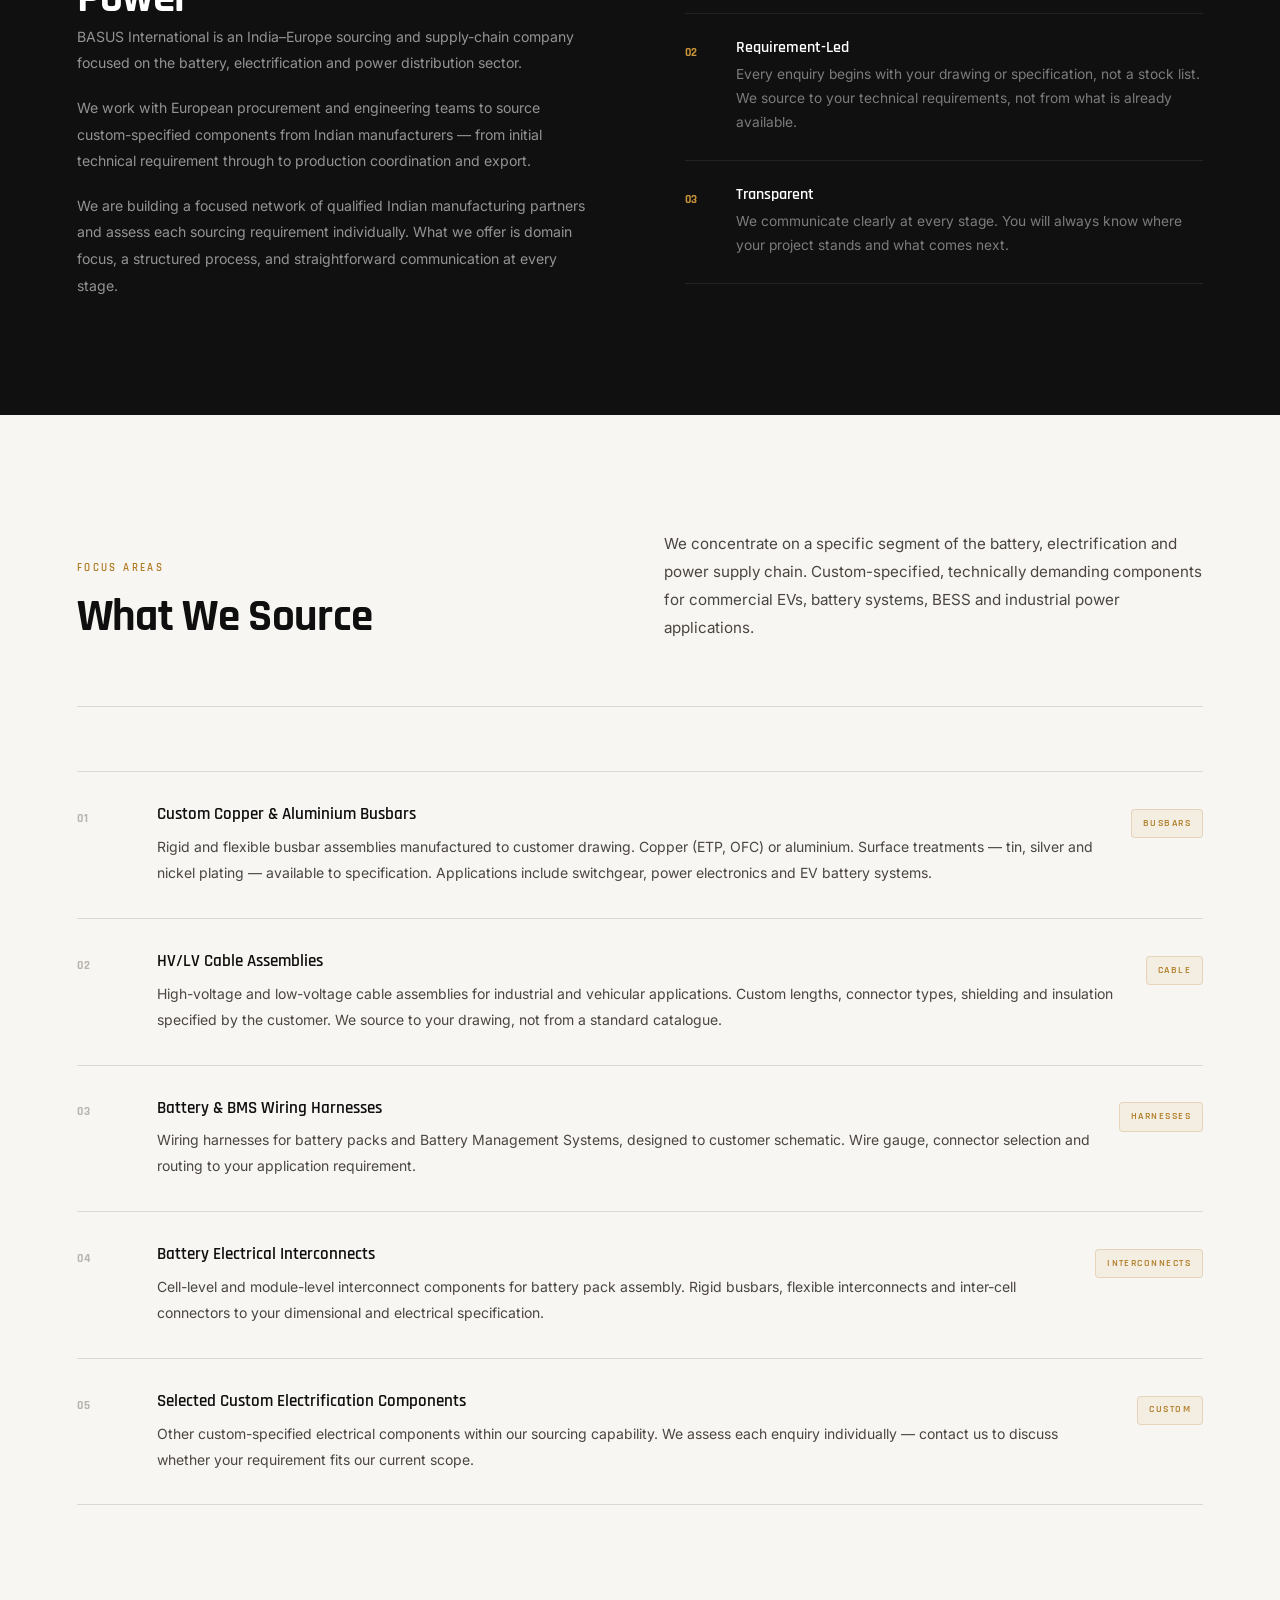
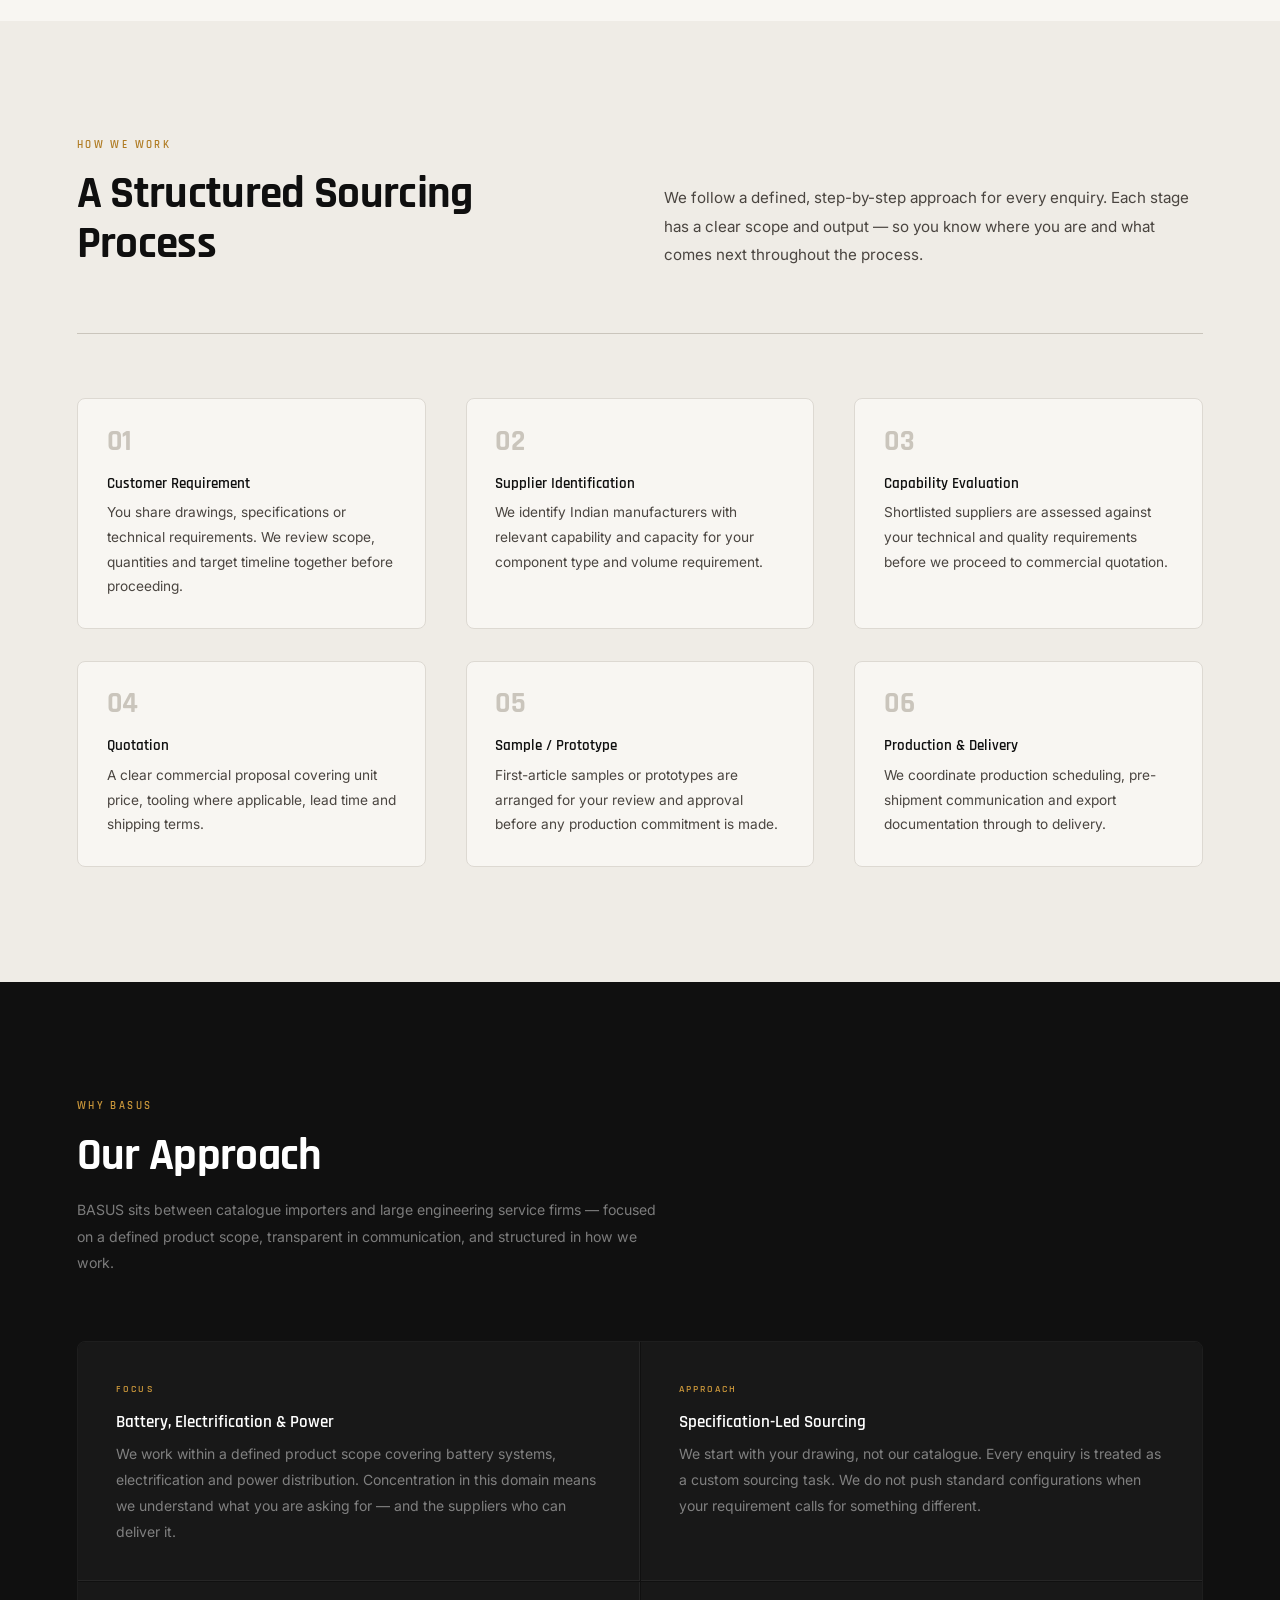
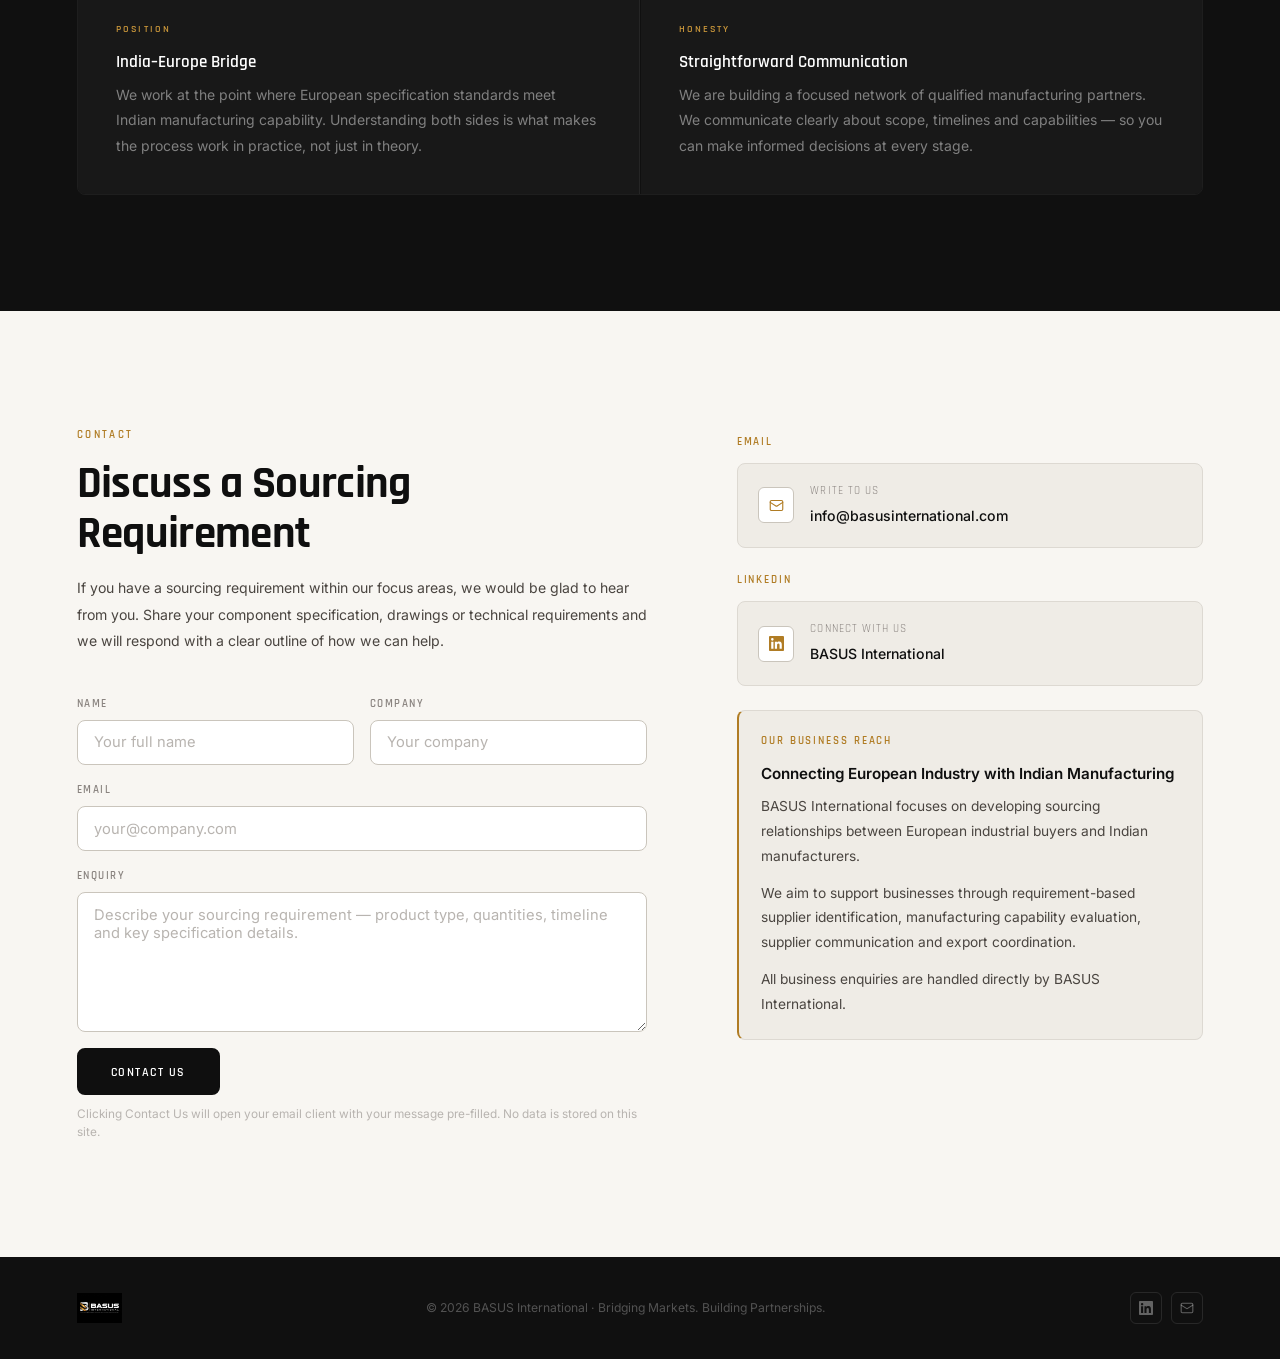
==== commit 84863208: "fix: align SEO URLs and reduce image transfer sizes" ====
--- a/index.html
+++ b/index.html
@@ -3,21 +3,31 @@
 <head>
   <meta charset="UTF-8" />
   <meta name="viewport" content="width=device-width, initial-scale=1.0" />
-  <title>BASUS International | Battery, Electrification & Power Component Sourcing — India to Europe</title>
-  <meta name="description" content="BASUS International is an India–Europe sourcing and supply-chain partner for custom busbars, HV/LV cable assemblies, battery wiring harnesses and power distribution components." />
+  <title>BASUS International | India–Europe Component Sourcing</title>
+  <meta name="description" content="Source custom busbars, HV/LV cable assemblies and battery wiring harnesses from India. BASUS International connects European buyers with Indian manufacturers." />
   <meta name="robots" content="index, follow" />
-  <link rel="canonical" href="https://www.basusinternational.com/" />
+  <link rel="canonical" href="https://basusinternational.com/" />
   <meta property="og:title" content="BASUS International — Connecting European Industry with Indian Manufacturing" />
   <meta property="og:description" content="Sourcing and supply-chain partner for battery, electrification and power components. India to Europe." />
   <meta property="og:type" content="website" />
-  <meta property="og:url" content="https://www.basusinternational.com/" />
-  <link rel="icon" type="image/jpeg" href="assets/basus-icon.jpg" />
+  <meta property="og:url" content="https://basusinternational.com/" />
+  <meta property="og:site_name" content="BASUS International" />
+  <meta property="og:image" content="https://basusinternational.com/assets/basus-logo.jpeg" />
+  <meta property="og:image:width" content="640" />
+  <meta property="og:image:height" content="320" />
+  <meta property="og:image:alt" content="BASUS International logo" />
+  <meta name="twitter:card" content="summary_large_image" />
+  <meta name="twitter:title" content="BASUS International | India–Europe Component Sourcing" />
+  <meta name="twitter:description" content="Sourcing partner for custom busbars, cable assemblies and battery wiring harnesses. Connecting European buyers with Indian manufacturers." />
+  <meta name="twitter:image" content="https://basusinternational.com/assets/basus-logo.jpeg" />
+  <meta name="twitter:image:alt" content="BASUS International logo" />
+  <link rel="icon" type="image/png" sizes="64x64" href="assets/favicon.png" />
   <link rel="preconnect" href="https://fonts.googleapis.com" />
   <link rel="preconnect" href="https://fonts.gstatic.com" crossorigin />
   <link href="https://fonts.googleapis.com/css2?family=Rajdhani:wght@400;500;600;700&family=Inter:wght@300;400;500;600&display=swap" rel="stylesheet" />
   <link rel="stylesheet" href="style.css" />
   <script type="application/ld+json">
-  {"@context":"https://schema.org","@type":"Organization","name":"BASUS International","url":"https://www.basusinternational.com","description":"India–Europe sourcing and supply-chain partner for battery, electrification and power components.","contactPoint":{"@type":"ContactPoint","email":"info@basusinternational.com","contactType":"Business Enquiry"},"sameAs":["https://www.linkedin.com/company/basus-international"],"areaServed":["Europe","India"]}
+  {"@context":"https://schema.org","@type":"Organization","@id":"https://basusinternational.com/#organization","name":"BASUS International","url":"https://basusinternational.com/","logo":"https://basusinternational.com/assets/basus-logo.jpeg","description":"India–Europe sourcing and supply-chain partner for battery, electrification and power components.","contactPoint":{"@type":"ContactPoint","email":"info@basusinternational.com","contactType":"Business Enquiry"},"sameAs":["https://www.linkedin.com/company/basus-international/"],"areaServed":["Europe","India"]}
   </script>
 </head>
 <body>
@@ -26,7 +36,7 @@
   <nav id="nav" role="navigation" aria-label="Main Navigation">
     <div class="nav-inner">
       <a href="#home" class="nav-logo" aria-label="BASUS International">
-        <img src="assets/basus-logo.jpeg" alt="BASUS International" />
+        <img src="assets/basus-logo.jpeg" alt="BASUS International" width="640" height="320" />
       </a>
       <ul class="nav-links">
         <li><a href="#home">Home</a></li>
@@ -84,7 +94,7 @@
     </div>
 
     <div class="hero-image" aria-hidden="true">
-      <img src="assets/hero-bg.jpg" alt="" role="presentation" />
+      <img src="assets/hero-bg.jpg" alt="" role="presentation" width="1376" height="768" fetchpriority="high" />
     </div>
   </section>
 
@@ -359,7 +369,7 @@
 
           <div>
             <span class="ci-label">LinkedIn</span>
-            <a href="https://www.linkedin.com/company/basus-international" target="_blank" rel="noopener noreferrer" class="ci-item" id="linkedin-link" aria-label="BASUS International on LinkedIn">
+            <a href="https://www.linkedin.com/company/basus-international/" target="_blank" rel="noopener noreferrer" class="ci-item" id="linkedin-link" aria-label="BASUS International on LinkedIn">
               <div class="ci-icon">
                 <svg viewBox="0 0 24 24" fill="currentColor" aria-hidden="true"><path d="M20.447 20.452h-3.554v-5.569c0-1.328-.027-3.037-1.852-3.037-1.853 0-2.136 1.445-2.136 2.939v5.667H9.351V9h3.414v1.561h.046c.477-.9 1.637-1.85 3.37-1.85 3.601 0 4.267 2.37 4.267 5.455v6.286zM5.337 7.433a2.062 2.062 0 0 1-2.063-2.065 2.064 2.064 0 1 1 2.063 2.065zm1.782 13.019H3.555V9h3.564v11.452zM22.225 0H1.771C.792 0 0 .774 0 1.729v20.542C0 23.227.792 24 1.771 24h20.451C23.2 24 24 23.227 24 22.271V1.729C24 .774 23.2 0 22.222 0h.003z"/></svg>
               </div>
@@ -388,13 +398,13 @@
   <footer role="contentinfo">
     <div class="footer-inner">
       <div class="footer-logo">
-        <img src="assets/basus-logo-dark.jpg" alt="BASUS International" />
+        <img src="assets/basus-logo-dark.jpg" alt="BASUS International" width="640" height="429" loading="lazy" decoding="async" />
       </div>
       <div class="footer-copy">
         © <span id="year"></span> BASUS International · Bridging Markets. Building Partnerships.
       </div>
       <div class="footer-social" aria-label="Social links">
-        <a href="https://www.linkedin.com/company/basus-international" target="_blank" rel="noopener noreferrer" aria-label="LinkedIn" id="footer-li">
+        <a href="https://www.linkedin.com/company/basus-international/" target="_blank" rel="noopener noreferrer" aria-label="LinkedIn" id="footer-li">
           <svg viewBox="0 0 24 24" fill="currentColor" aria-hidden="true"><path d="M20.447 20.452h-3.554v-5.569c0-1.328-.027-3.037-1.852-3.037-1.853 0-2.136 1.445-2.136 2.939v5.667H9.351V9h3.414v1.561h.046c.477-.9 1.637-1.85 3.37-1.85 3.601 0 4.267 2.37 4.267 5.455v6.286zM5.337 7.433a2.062 2.062 0 0 1-2.063-2.065 2.064 2.064 0 1 1 2.063 2.065zm1.782 13.019H3.555V9h3.564v11.452zM22.225 0H1.771C.792 0 0 .774 0 1.729v20.542C0 23.227.792 24 1.771 24h20.451C23.2 24 24 23.227 24 22.271V1.729C24 .774 23.2 0 22.222 0h.003z"/></svg>
         </a>
         <a href="mailto:info@basusinternational.com" aria-label="Email" id="footer-email">
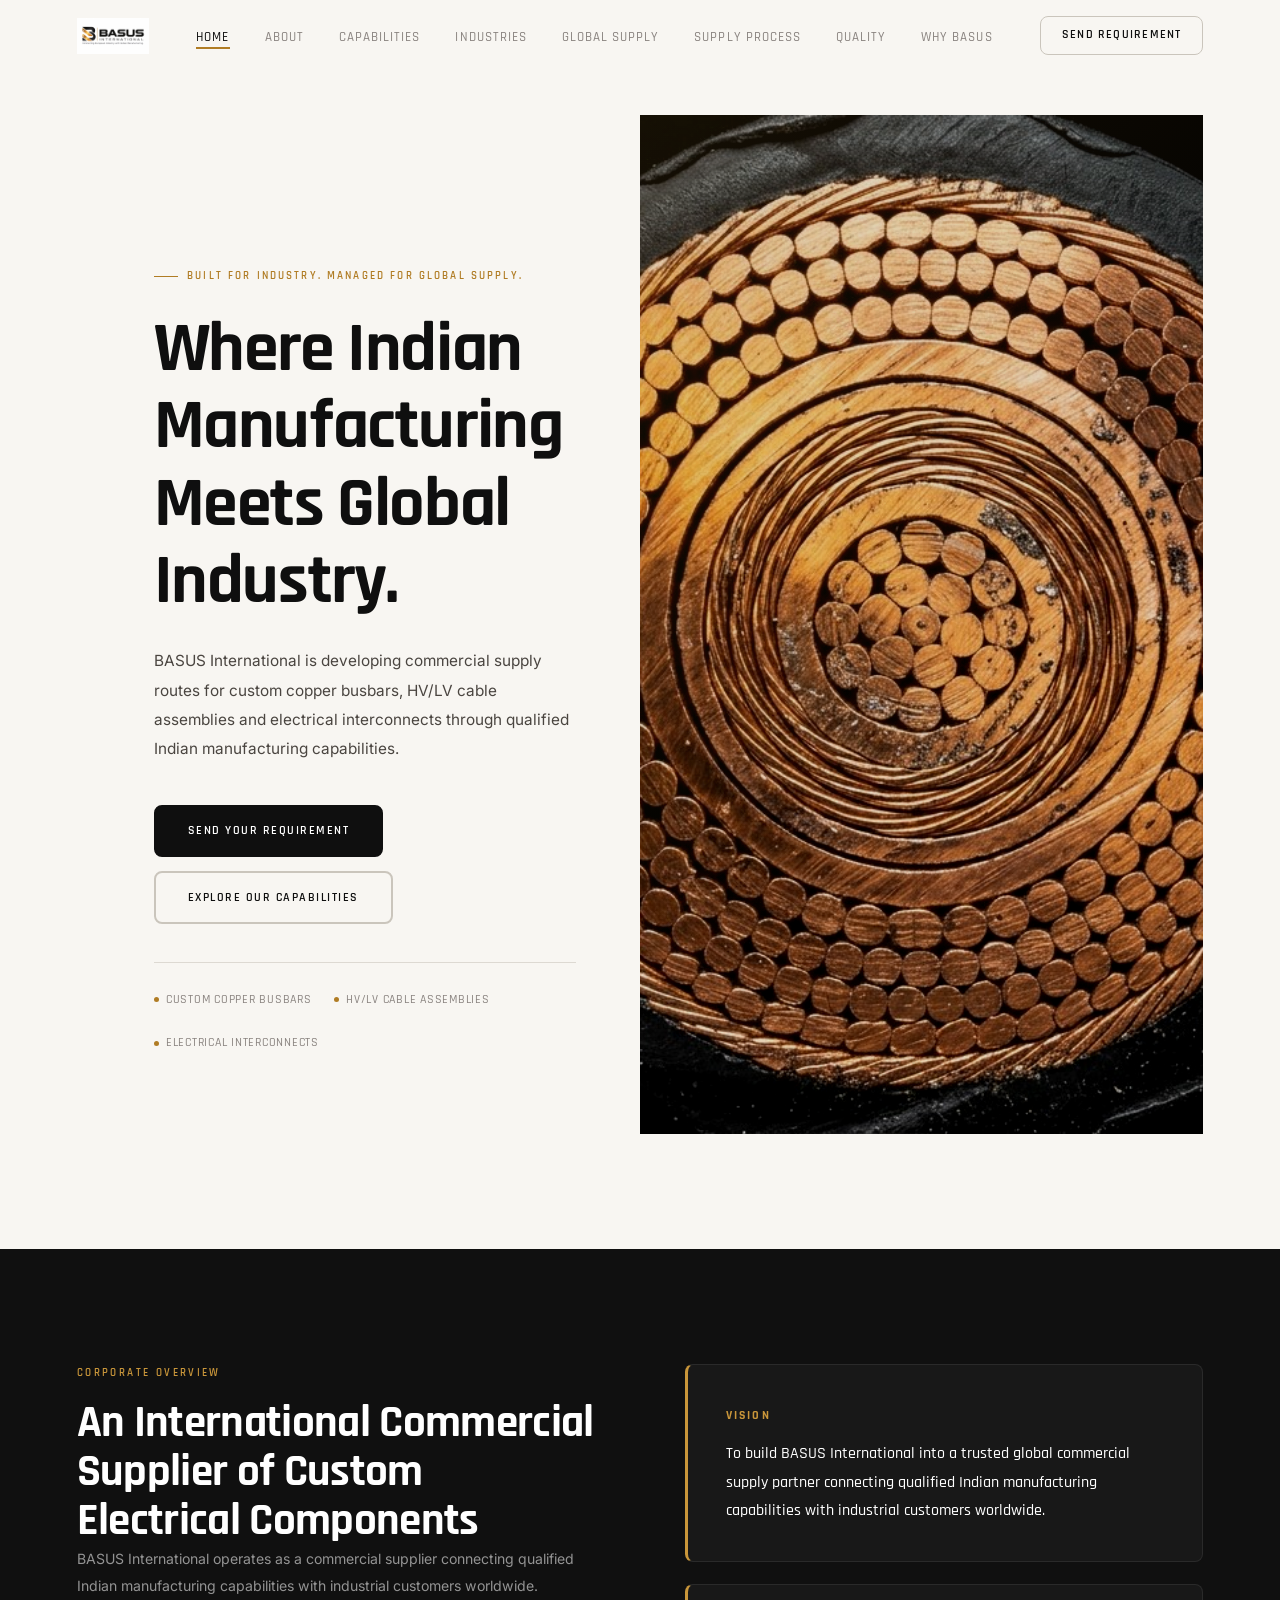
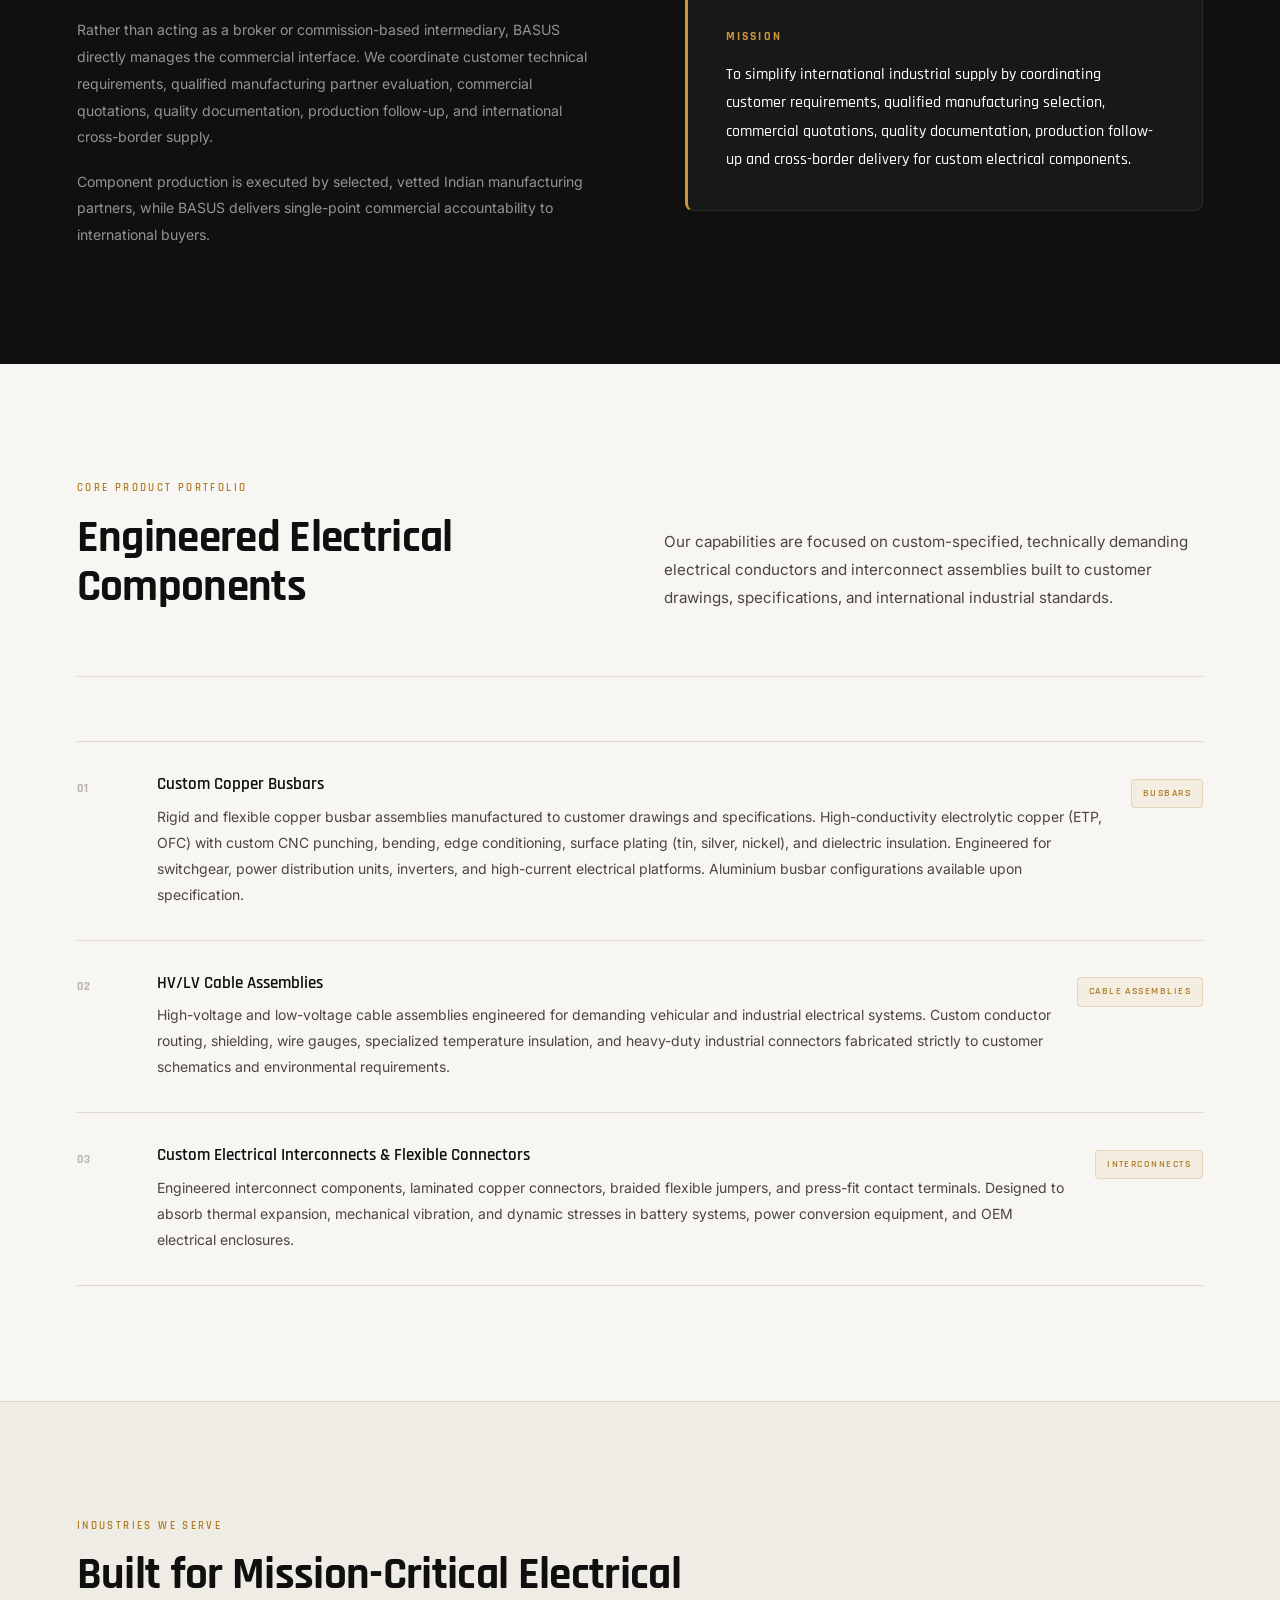
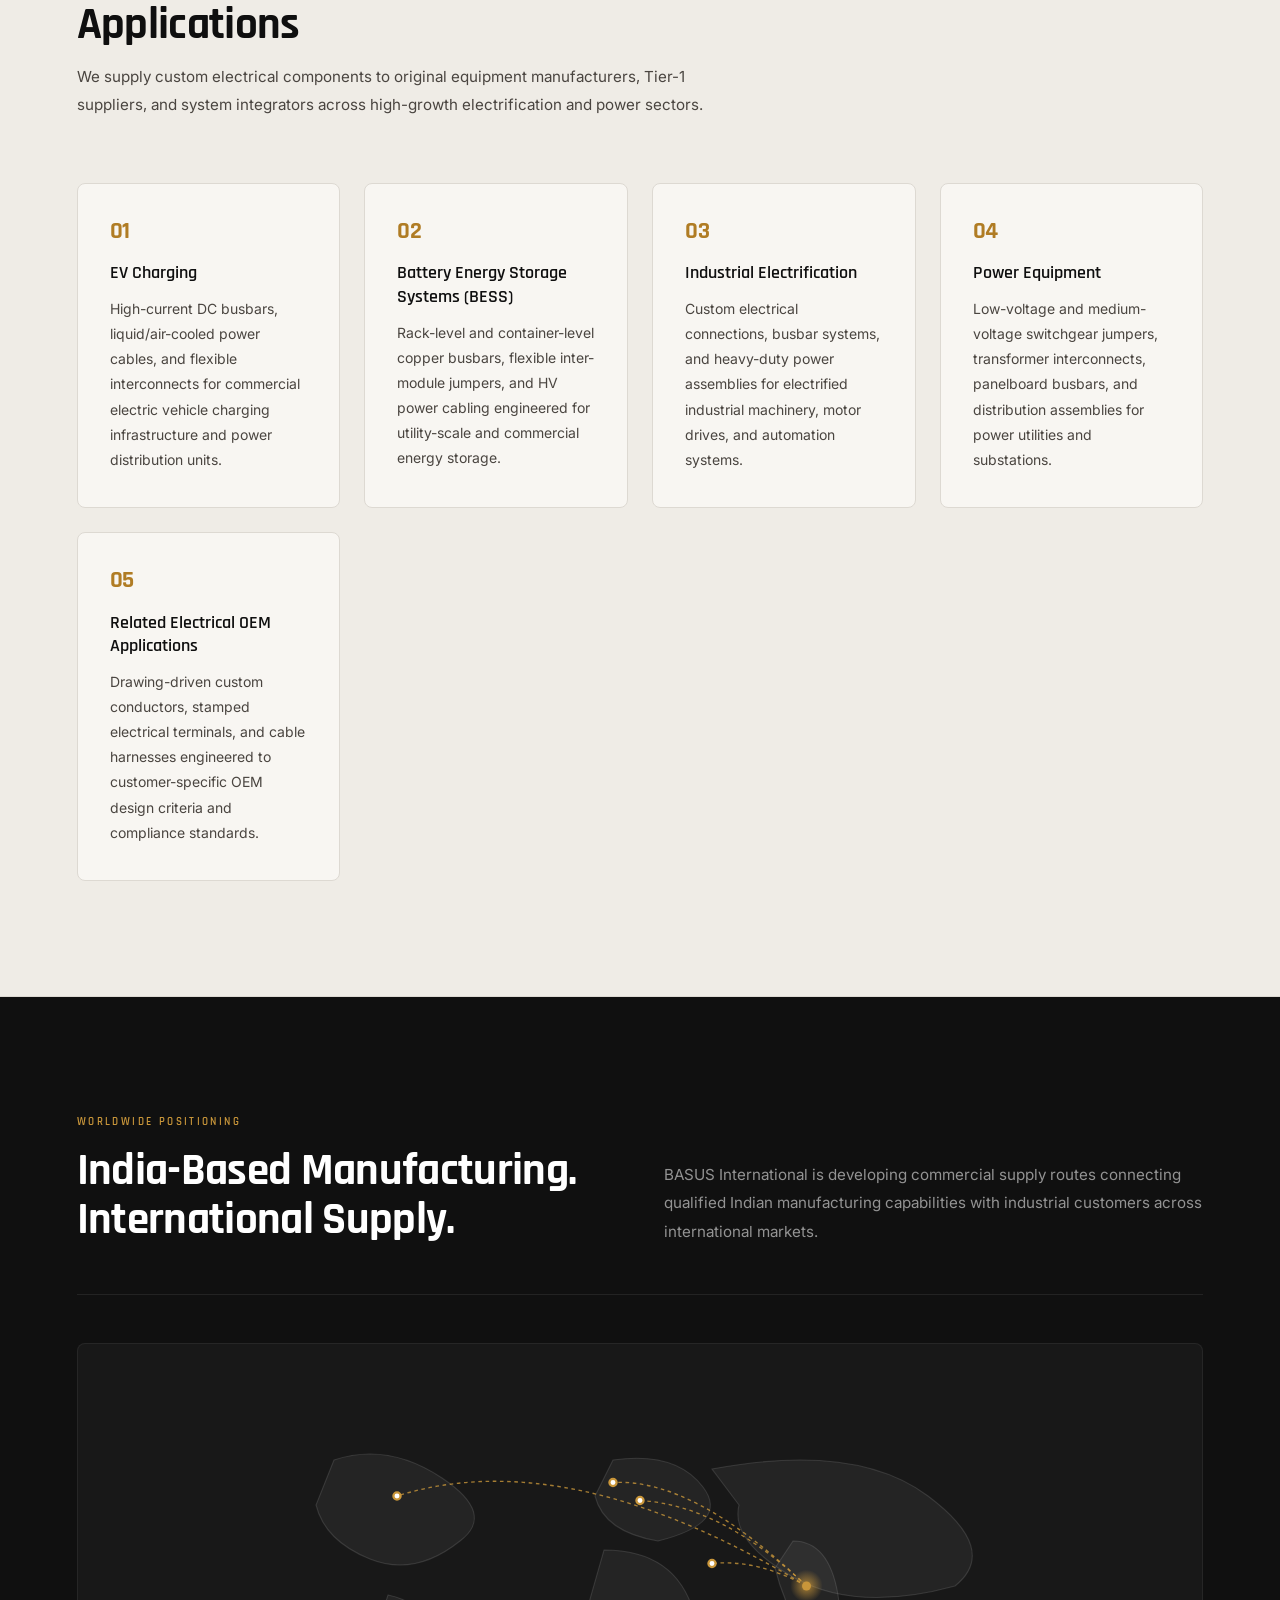
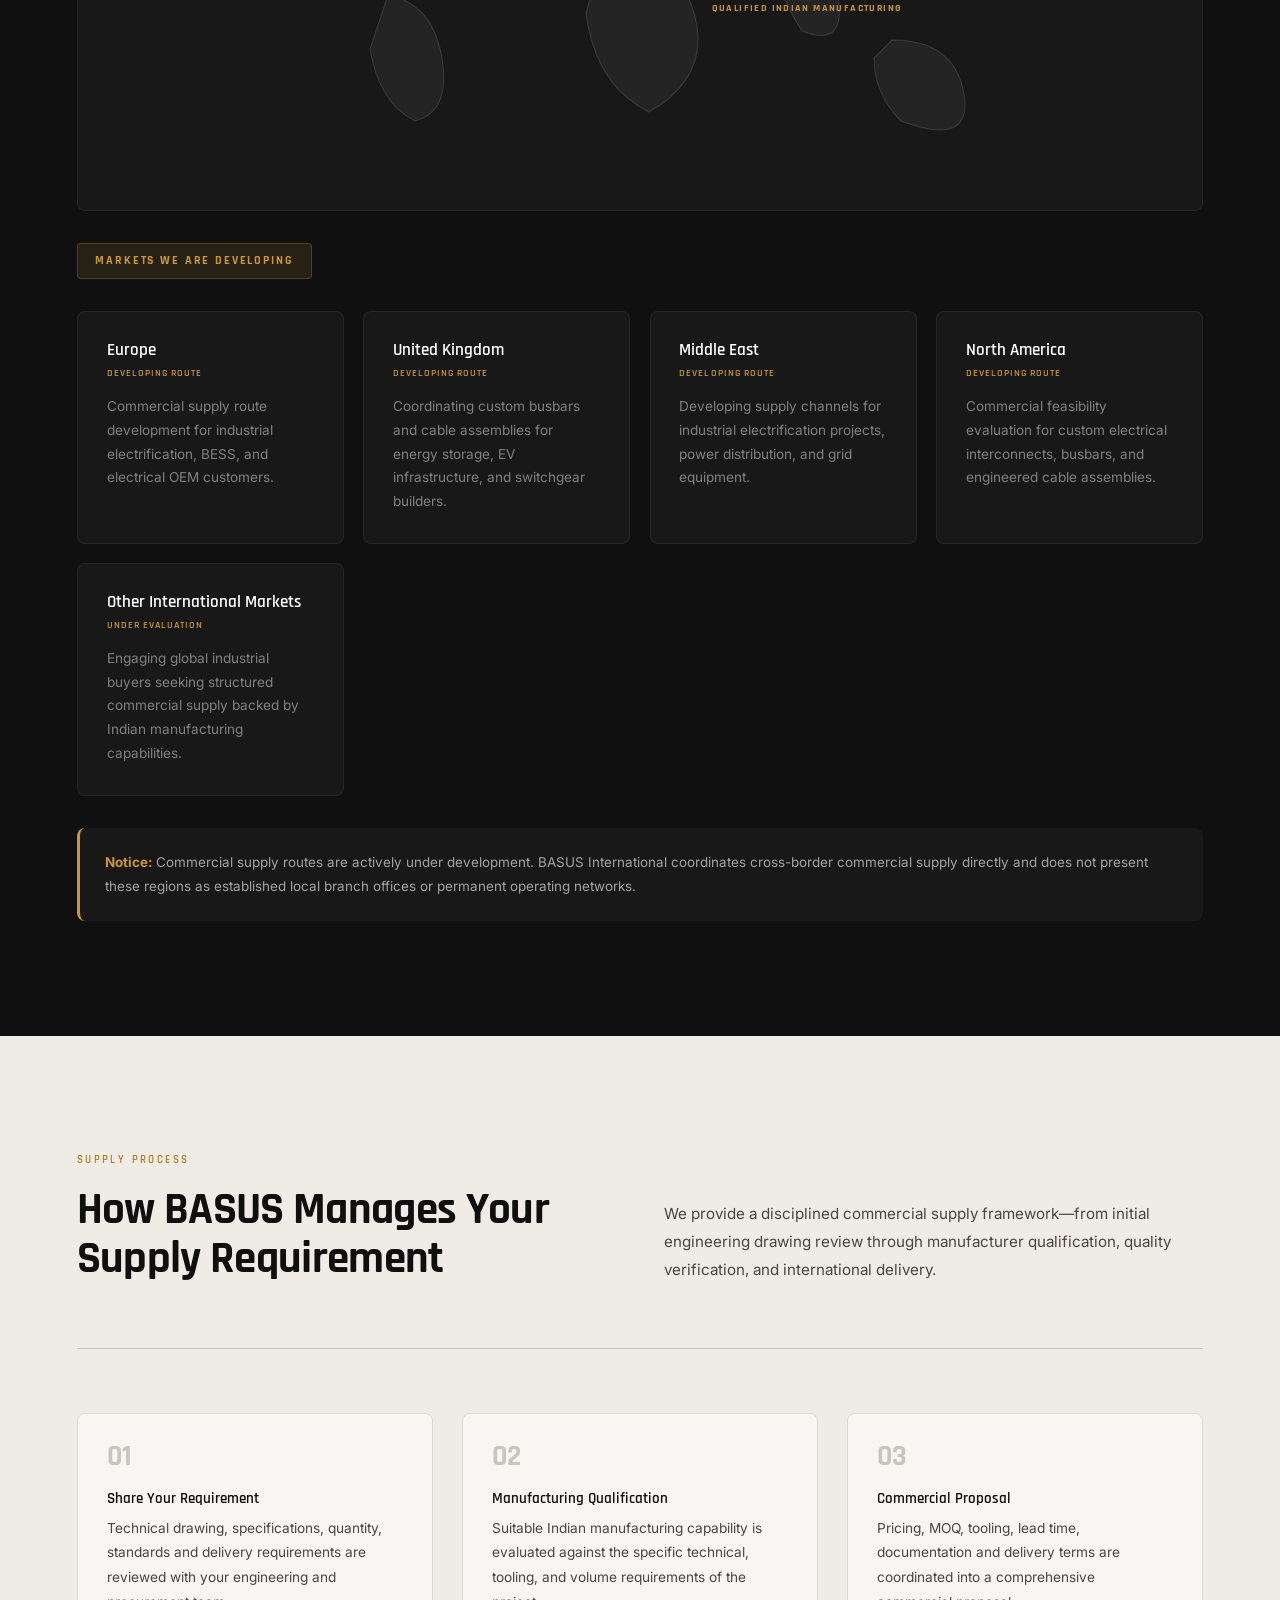
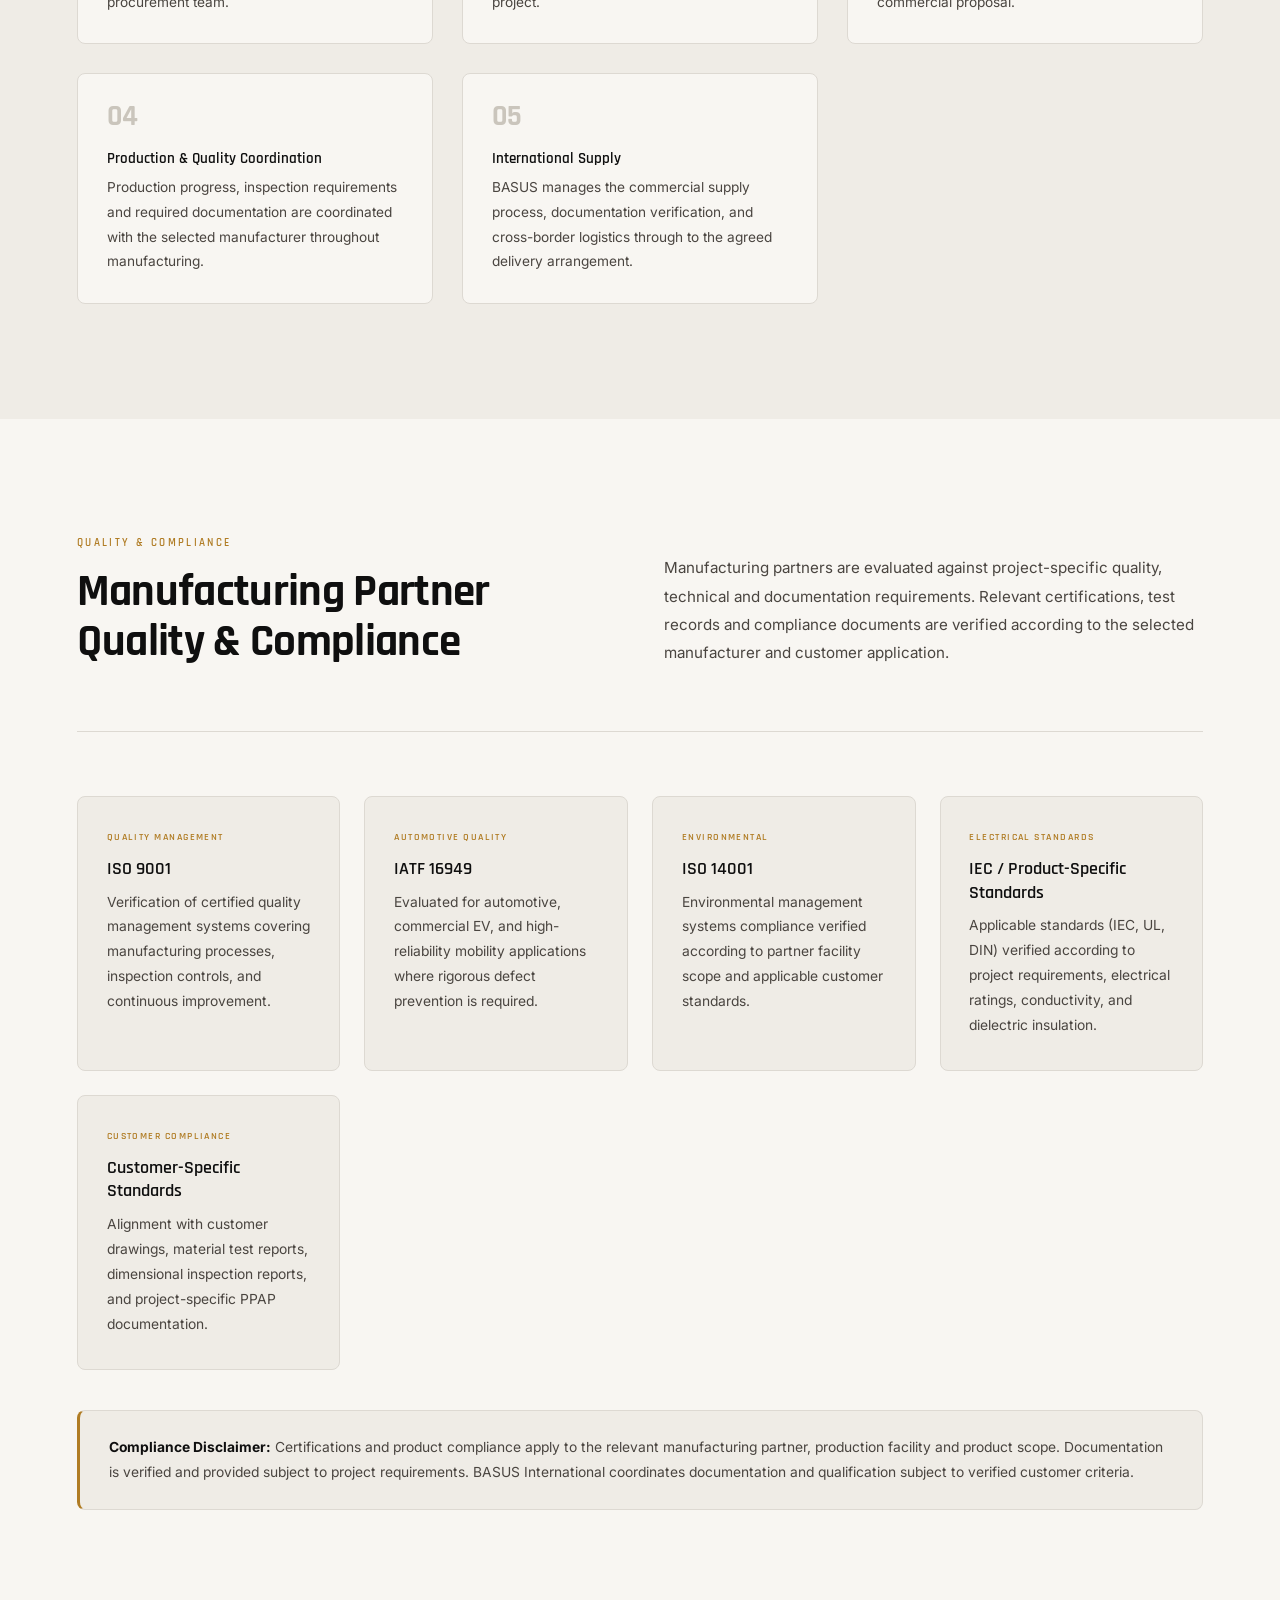
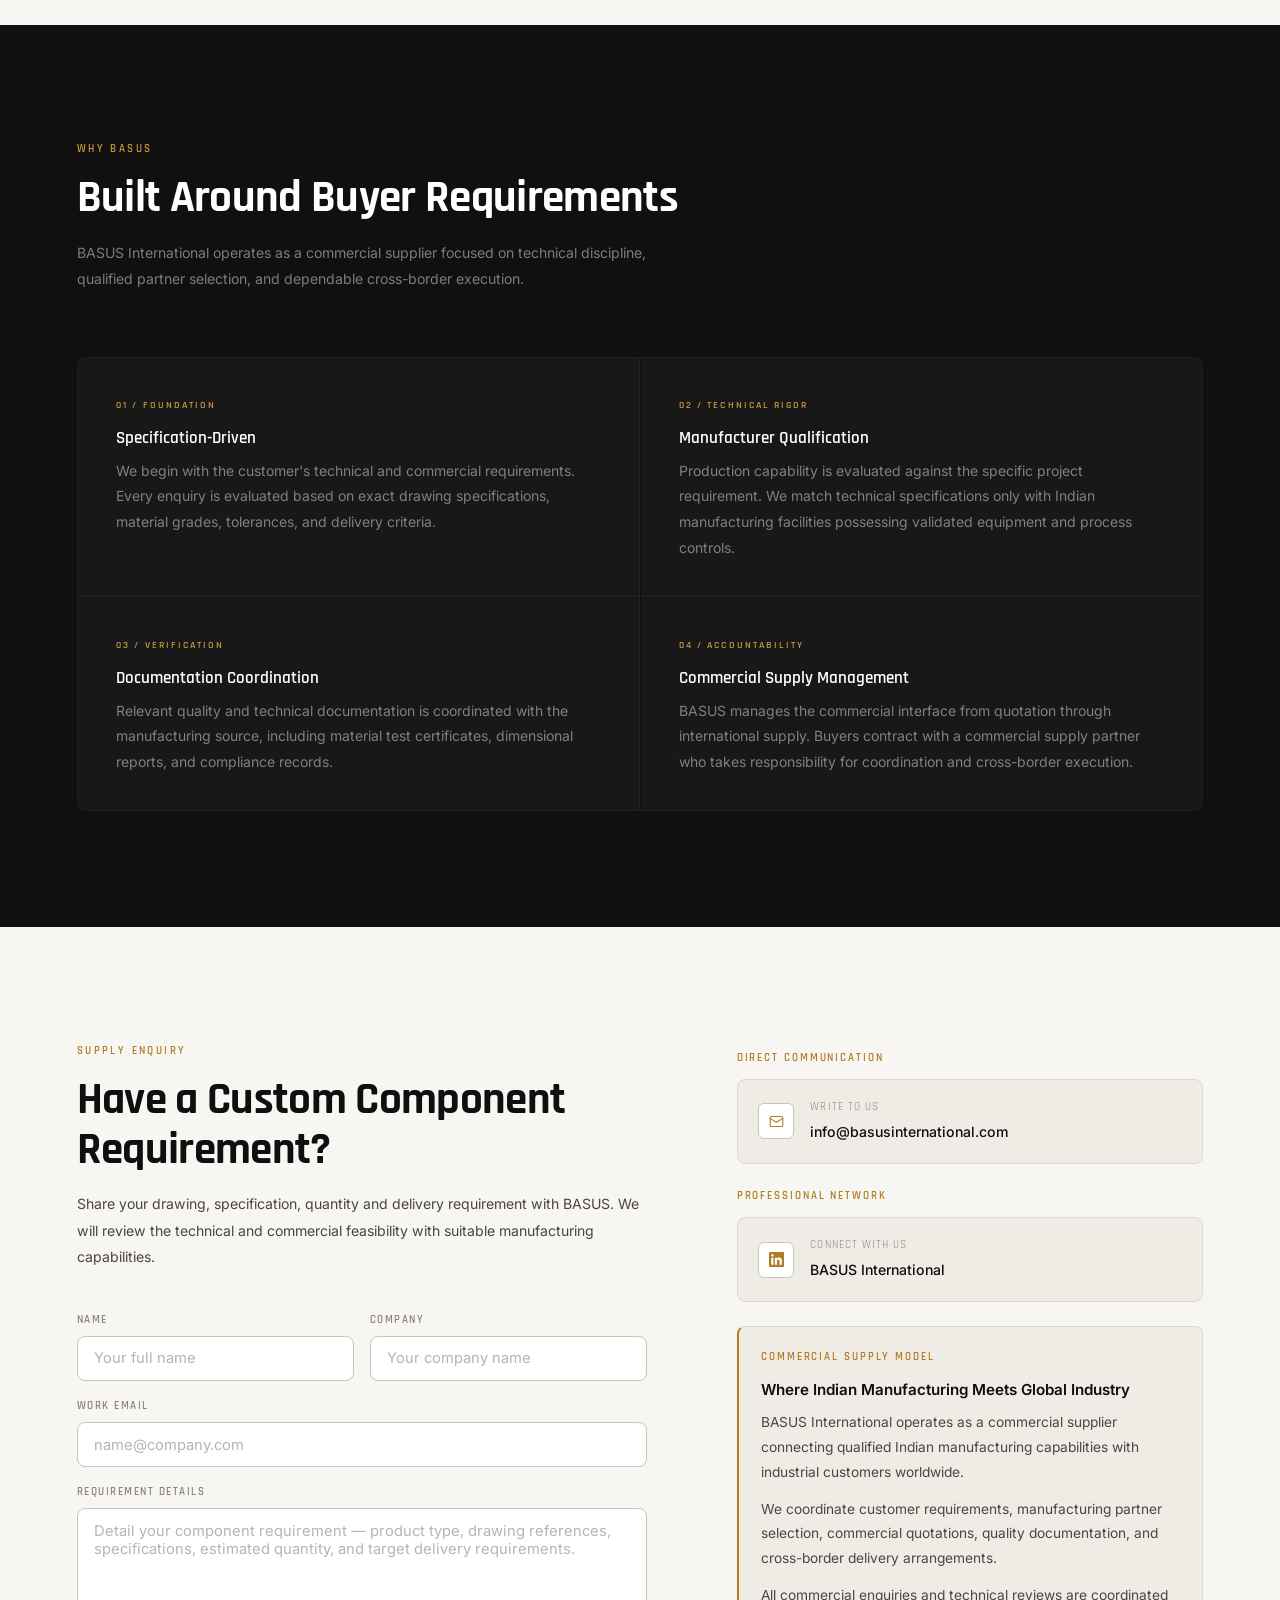
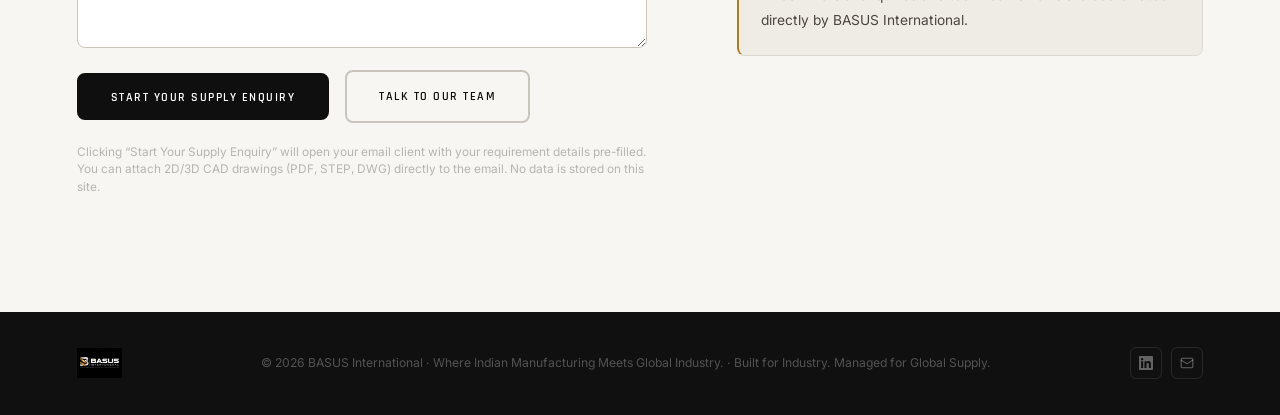
==== commit b170cb9c: "Refactor main.js and style.css for improved functionality and design - Updated the Intersection Obse" ====
--- a/index.html
+++ b/index.html
@@ -3,12 +3,12 @@
 <head>
   <meta charset="UTF-8" />
   <meta name="viewport" content="width=device-width, initial-scale=1.0" />
-  <title>BASUS International | India–Europe Component Sourcing</title>
-  <meta name="description" content="Source custom busbars, HV/LV cable assemblies and battery wiring harnesses from India. BASUS International connects European buyers with Indian manufacturers." />
+  <title>BASUS International | Custom Electrical Components &amp; Global Supply</title>
+  <meta name="description" content="BASUS International is an international commercial supplier of custom copper busbars, HV/LV cable assemblies and electrical interconnects through qualified Indian manufacturing partners." />
   <meta name="robots" content="index, follow" />
   <link rel="canonical" href="https://basusinternational.com/" />
-  <meta property="og:title" content="BASUS International — Connecting European Industry with Indian Manufacturing" />
-  <meta property="og:description" content="Sourcing and supply-chain partner for battery, electrification and power components. India to Europe." />
+  <meta property="og:title" content="BASUS International — Where Indian Manufacturing Meets Global Industry" />
+  <meta property="og:description" content="International commercial supplier of custom copper busbars, HV/LV cable assemblies and electrical interconnects for global industry." />
   <meta property="og:type" content="website" />
   <meta property="og:url" content="https://basusinternational.com/" />
   <meta property="og:site_name" content="BASUS International" />
@@ -17,8 +17,8 @@
   <meta property="og:image:height" content="320" />
   <meta property="og:image:alt" content="BASUS International logo" />
   <meta name="twitter:card" content="summary_large_image" />
-  <meta name="twitter:title" content="BASUS International | India–Europe Component Sourcing" />
-  <meta name="twitter:description" content="Sourcing partner for custom busbars, cable assemblies and battery wiring harnesses. Connecting European buyers with Indian manufacturers." />
+  <meta name="twitter:title" content="BASUS International | Custom Electrical Components &amp; Global Supply" />
+  <meta name="twitter:description" content="International commercial supplier of custom copper busbars, HV/LV cable assemblies and electrical interconnects." />
   <meta name="twitter:image" content="https://basusinternational.com/assets/basus-logo.jpeg" />
   <meta name="twitter:image:alt" content="BASUS International logo" />
   <link rel="icon" type="image/png" sizes="64x64" href="assets/favicon.png" />
@@ -27,25 +27,47 @@
   <link href="https://fonts.googleapis.com/css2?family=Rajdhani:wght@400;500;600;700&family=Inter:wght@300;400;500;600&display=swap" rel="stylesheet" />
   <link rel="stylesheet" href="style.css" />
   <script type="application/ld+json">
-  {"@context":"https://schema.org","@type":"Organization","@id":"https://basusinternational.com/#organization","name":"BASUS International","url":"https://basusinternational.com/","logo":"https://basusinternational.com/assets/basus-logo.jpeg","description":"India–Europe sourcing and supply-chain partner for battery, electrification and power components.","contactPoint":{"@type":"ContactPoint","email":"info@basusinternational.com","contactType":"Business Enquiry"},"sameAs":["https://www.linkedin.com/company/basus-international/"],"areaServed":["Europe","India"]}
+  {
+    "@context": "https://schema.org",
+    "@type": "Organization",
+    "@id": "https://basusinternational.com/#organization",
+    "name": "BASUS International",
+    "url": "https://basusinternational.com/",
+    "logo": "https://basusinternational.com/assets/basus-logo.jpeg",
+    "description": "International commercial supplier of custom copper busbars, HV/LV cable assemblies and electrical interconnects through qualified Indian manufacturing partners.",
+    "contactPoint": {
+      "@type": "ContactPoint",
+      "email": "info@basusinternational.com",
+      "contactType": "Commercial Supply Enquiry"
+    },
+    "sameAs": [
+      "https://www.linkedin.com/company/basus-international/"
+    ],
+    "areaServed": ["Worldwide", "Europe", "United Kingdom", "Middle East", "North America"]
+  }
   </script>
 </head>
 <body>
 
-  <!-- NAV -->
+  <!-- ============================================================
+       NAVIGATION
+       ============================================================ -->
   <nav id="nav" role="navigation" aria-label="Main Navigation">
     <div class="nav-inner">
-      <a href="#home" class="nav-logo" aria-label="BASUS International">
+      <a href="#home" class="nav-logo" aria-label="BASUS International Home">
         <img src="assets/basus-logo.jpeg" alt="BASUS International" width="640" height="320" />
       </a>
       <ul class="nav-links">
         <li><a href="#home">Home</a></li>
         <li><a href="#about">About</a></li>
-        <li><a href="#focus">Focus Areas</a></li>
-        <li><a href="#process">How We Work</a></li>
+        <li><a href="#capabilities">Capabilities</a></li>
+        <li><a href="#industries">Industries</a></li>
+        <li><a href="#markets">Global Supply</a></li>
+        <li><a href="#process">Supply Process</a></li>
+        <li><a href="#quality">Quality</a></li>
         <li><a href="#why">Why BASUS</a></li>
       </ul>
-      <a href="#contact" class="nav-cta">Get in Touch</a>
+      <a href="#contact" class="nav-cta">Send Requirement</a>
       <button class="nav-burger" id="burger" aria-label="Toggle menu" aria-expanded="false">
         <span></span><span></span><span></span>
       </button>
@@ -55,41 +77,43 @@
   <nav id="nav-mobile" aria-label="Mobile Navigation">
     <a href="#home">Home</a>
     <a href="#about">About</a>
-    <a href="#focus">Focus Areas</a>
-    <a href="#process">How We Work</a>
+    <a href="#capabilities">Capabilities</a>
+    <a href="#industries">Industries</a>
+    <a href="#markets">Global Supply</a>
+    <a href="#process">Supply Process</a>
+    <a href="#quality">Quality</a>
     <a href="#why">Why BASUS</a>
-    <a href="#contact">Get in Touch</a>
+    <a href="#contact">Send Requirement</a>
   </nav>
 
 
   <!-- ============================================================
-       HERO
+       01. HERO SECTION
        ============================================================ -->
   <section id="home" aria-label="Hero">
     <div class="hero-text">
       <span class="hero-kicker">
         <span class="hero-kicker-line"></span>
-        Bridging Markets. Building Partnerships.
+        Built for Industry. Managed for Global Supply.
       </span>
 
       <h1 class="hero-h1">
-        Connecting<br />European Industry<br />with Indian<br />Manufacturing.
+        Where Indian Manufacturing Meets Global Industry.
       </h1>
 
       <p class="hero-sub">
-        We help European buyers source custom-specified battery, electrification and power components from Indian manufacturers — through a structured, requirement-led process from drawing to delivery.
+        BASUS International is developing commercial supply routes for custom copper busbars, HV/LV cable assemblies and electrical interconnects through qualified Indian manufacturing capabilities.
       </p>
 
       <div class="hero-actions">
-        <a href="#contact" class="btn btn-primary" id="hero-contact">Discuss a Sourcing Requirement</a>
-        <a href="#focus" class="btn btn-secondary" id="hero-focus">Our Focus Areas</a>
+        <a href="#contact" class="btn btn-primary" id="hero-cta-primary">Send Your Requirement</a>
+        <a href="#capabilities" class="btn btn-secondary" id="hero-cta-secondary">Explore Our Capabilities</a>
       </div>
 
       <div class="hero-trust">
-        <span class="hero-trust-item">Custom Busbars</span>
-        <span class="hero-trust-item">Cable Assemblies</span>
-        <span class="hero-trust-item">Wiring Harnesses</span>
-        <span class="hero-trust-item">Battery Interconnects</span>
+        <span class="hero-trust-item">Custom Copper Busbars</span>
+        <span class="hero-trust-item">HV/LV Cable Assemblies</span>
+        <span class="hero-trust-item">Electrical Interconnects</span>
       </div>
     </div>
 
@@ -100,65 +124,52 @@
 
 
   <!-- ============================================================
-       ABOUT
+       02. ABOUT & VISION/MISSION SECTION
        ============================================================ -->
   <section id="about" aria-label="About BASUS International">
     <div class="wrap">
       <div class="about-grid">
 
         <div class="about-copy">
-          <span class="kicker r">About</span>
-          <h2 class="r d1">A Sourcing Partner Built for Battery, Electrification &amp; Power</h2>
+          <span class="kicker r">Corporate Overview</span>
+          <h2 class="r d1">An International Commercial Supplier of Custom Electrical Components</h2>
           <div class="r d2">
-            <p>BASUS International is an India–Europe sourcing and supply-chain company focused on the battery, electrification and power distribution sector.</p>
-            <p style="margin-top:1.1rem">We work with European procurement and engineering teams to source custom-specified components from Indian manufacturers — from initial technical requirement through to production coordination and export.</p>
-            <p style="margin-top:1.1rem">We are building a focused network of qualified Indian manufacturing partners and assess each sourcing requirement individually. What we offer is domain focus, a structured process, and straightforward communication at every stage.</p>
+            <p>BASUS International operates as a commercial supplier connecting qualified Indian manufacturing capabilities with industrial customers worldwide.</p>
+            <p style="margin-top:1.1rem">Rather than acting as a broker or commission-based intermediary, BASUS directly manages the commercial interface. We coordinate customer technical requirements, qualified manufacturing partner evaluation, commercial quotations, quality documentation, production follow-up, and international cross-border supply.</p>
+            <p style="margin-top:1.1rem">Component production is executed by selected, vetted Indian manufacturing partners, while BASUS delivers single-point commercial accountability to international buyers.</p>
           </div>
         </div>
 
         <div class="r d2">
-          <div class="about-pillars">
-            <div class="pillar">
-              <span class="pillar-num">01</span>
-              <div>
-                <h3>Battery, Electrification &amp; Power</h3>
-                <p>We do not operate across a broad import catalogue. Our work stays within a specific, technically defined product range — busbars, cable assemblies, battery wiring, interconnects and power distribution components.</p>
-              </div>
-            </div>
-            <div class="pillar">
-              <span class="pillar-num">02</span>
-              <div>
-                <h3>Requirement-Led</h3>
-                <p>Every enquiry begins with your drawing or specification, not a stock list. We source to your technical requirements, not from what is already available.</p>
-              </div>
-            </div>
-            <div class="pillar">
-              <span class="pillar-num">03</span>
-              <div>
-                <h3>Transparent</h3>
-                <p>We communicate clearly at every stage. You will always know where your project stands and what comes next.</p>
-              </div>
-            </div>
-          </div>
-        </div>
-
-      </div>
-    </div>
-  </section>
-
-
-  <!-- ============================================================
-       FOCUS AREAS
-       ============================================================ -->
-  <section id="focus" aria-label="Our Focus Areas">
+          <div class="about-vm-stack">
+            <div class="vm-card">
+              <span class="vm-badge">Vision</span>
+              <h3>To build BASUS International into a trusted global commercial supply partner connecting qualified Indian manufacturing capabilities with industrial customers worldwide.</h3>
+            </div>
+            <div class="vm-card">
+              <span class="vm-badge">Mission</span>
+              <h3>To simplify international industrial supply by coordinating customer requirements, qualified manufacturing selection, commercial quotations, quality documentation, production follow-up and cross-border delivery for custom electrical components.</h3>
+            </div>
+          </div>
+        </div>
+
+      </div>
+    </div>
+  </section>
+
+
+  <!-- ============================================================
+       03. CORE PRODUCT PORTFOLIO
+       ============================================================ -->
+  <section id="capabilities" aria-label="Core Product Portfolio">
     <div class="wrap">
 
       <div class="focus-header r">
         <div>
-          <span class="kicker">Focus Areas</span>
-          <h2>What We Source</h2>
-        </div>
-        <p>We concentrate on a specific segment of the battery, electrification and power supply chain. Custom-specified, technically demanding components for commercial EVs, battery systems, BESS and industrial power applications.</p>
+          <span class="kicker">Core Product Portfolio</span>
+          <h2>Engineered Electrical Components</h2>
+        </div>
+        <p>Our capabilities are focused on custom-specified, technically demanding electrical conductors and interconnect assemblies built to customer drawings, specifications, and international industrial standards.</p>
       </div>
 
       <div class="focus-list" role="list">
@@ -166,8 +177,8 @@
         <div class="focus-item r d1" role="listitem">
           <span class="fi-num">01</span>
           <div class="fi-body">
-            <h3>Custom Copper &amp; Aluminium Busbars</h3>
-            <p>Rigid and flexible busbar assemblies manufactured to customer drawing. Copper (ETP, OFC) or aluminium. Surface treatments — tin, silver and nickel plating — available to specification. Applications include switchgear, power electronics and EV battery systems.</p>
+            <h3>Custom Copper Busbars</h3>
+            <p>Rigid and flexible copper busbar assemblies manufactured to customer drawings and specifications. High-conductivity electrolytic copper (ETP, OFC) with custom CNC punching, bending, edge conditioning, surface plating (tin, silver, nickel), and dielectric insulation. Engineered for switchgear, power distribution units, inverters, and high-current electrical platforms. Aluminium busbar configurations available upon specification.</p>
           </div>
           <span class="fi-tag">Busbars</span>
         </div>
@@ -176,157 +187,347 @@
           <span class="fi-num">02</span>
           <div class="fi-body">
             <h3>HV/LV Cable Assemblies</h3>
-            <p>High-voltage and low-voltage cable assemblies for industrial and vehicular applications. Custom lengths, connector types, shielding and insulation specified by the customer. We source to your drawing, not from a standard catalogue.</p>
-          </div>
-          <span class="fi-tag">Cable</span>
+            <p>High-voltage and low-voltage cable assemblies engineered for demanding vehicular and industrial electrical systems. Custom conductor routing, shielding, wire gauges, specialized temperature insulation, and heavy-duty industrial connectors fabricated strictly to customer schematics and environmental requirements.</p>
+          </div>
+          <span class="fi-tag">Cable Assemblies</span>
         </div>
 
         <div class="focus-item r d3" role="listitem">
           <span class="fi-num">03</span>
           <div class="fi-body">
-            <h3>Battery &amp; BMS Wiring Harnesses</h3>
-            <p>Wiring harnesses for battery packs and Battery Management Systems, designed to customer schematic. Wire gauge, connector selection and routing to your application requirement.</p>
-          </div>
-          <span class="fi-tag">Harnesses</span>
-        </div>
-
-        <div class="focus-item r d4" role="listitem">
-          <span class="fi-num">04</span>
-          <div class="fi-body">
-            <h3>Battery Electrical Interconnects</h3>
-            <p>Cell-level and module-level interconnect components for battery pack assembly. Rigid busbars, flexible interconnects and inter-cell connectors to your dimensional and electrical specification.</p>
+            <h3>Custom Electrical Interconnects &amp; Flexible Connectors</h3>
+            <p>Engineered interconnect components, laminated copper connectors, braided flexible jumpers, and press-fit contact terminals. Designed to absorb thermal expansion, mechanical vibration, and dynamic stresses in battery systems, power conversion equipment, and OEM electrical enclosures.</p>
           </div>
           <span class="fi-tag">Interconnects</span>
         </div>
 
-        <div class="focus-item r d5" role="listitem">
-          <span class="fi-num">05</span>
-          <div class="fi-body">
-            <h3>Selected Custom Electrification Components</h3>
-            <p>Other custom-specified electrical components within our sourcing capability. We assess each enquiry individually — contact us to discuss whether your requirement fits our current scope.</p>
-          </div>
-          <span class="fi-tag">Custom</span>
-        </div>
-
-      </div>
-    </div>
-  </section>
-
-
-  <!-- ============================================================
-       HOW WE WORK
-       ============================================================ -->
-  <section id="process" aria-label="How We Work">
+      </div>
+    </div>
+  </section>
+
+
+  <!-- ============================================================
+       04. INDUSTRIES WE SERVE
+       ============================================================ -->
+  <section id="industries" aria-label="Industries We Serve">
+    <div class="wrap">
+
+      <div class="section-intro r">
+        <span class="kicker">Industries We Serve</span>
+        <h2>Built for Mission-Critical Electrical Applications</h2>
+        <p>We supply custom electrical components to original equipment manufacturers, Tier-1 suppliers, and system integrators across high-growth electrification and power sectors.</p>
+      </div>
+
+      <div class="industries-grid r d1" role="list">
+
+        <div class="industry-card" role="listitem">
+          <div class="ic-num">01</div>
+          <h3>EV Charging</h3>
+          <p>High-current DC busbars, liquid/air-cooled power cables, and flexible interconnects for commercial electric vehicle charging infrastructure and power distribution units.</p>
+        </div>
+
+        <div class="industry-card" role="listitem">
+          <div class="ic-num">02</div>
+          <h3>Battery Energy Storage Systems (BESS)</h3>
+          <p>Rack-level and container-level copper busbars, flexible inter-module jumpers, and HV power cabling engineered for utility-scale and commercial energy storage.</p>
+        </div>
+
+        <div class="industry-card" role="listitem">
+          <div class="ic-num">03</div>
+          <h3>Industrial Electrification</h3>
+          <p>Custom electrical connections, busbar systems, and heavy-duty power assemblies for electrified industrial machinery, motor drives, and automation systems.</p>
+        </div>
+
+        <div class="industry-card" role="listitem">
+          <div class="ic-num">04</div>
+          <h3>Power Equipment</h3>
+          <p>Low-voltage and medium-voltage switchgear jumpers, transformer interconnects, panelboard busbars, and distribution assemblies for power utilities and substations.</p>
+        </div>
+
+        <div class="industry-card" role="listitem">
+          <div class="ic-num">05</div>
+          <h3>Related Electrical OEM Applications</h3>
+          <p>Drawing-driven custom conductors, stamped electrical terminals, and cable harnesses engineered to customer-specific OEM design criteria and compliance standards.</p>
+        </div>
+
+      </div>
+    </div>
+  </section>
+
+
+  <!-- ============================================================
+       05. WORLDWIDE POSITIONING / MARKETS WE ARE DEVELOPING
+       ============================================================ -->
+  <section id="markets" aria-label="Worldwide Positioning">
+    <div class="wrap">
+
+      <div class="markets-header r">
+        <div>
+          <span class="kicker">Worldwide Positioning</span>
+          <h2>India-Based Manufacturing. International Supply.</h2>
+        </div>
+        <p>BASUS International is developing commercial supply routes connecting qualified Indian manufacturing capabilities with industrial customers across international markets.</p>
+      </div>
+
+      <div class="markets-display r d1">
+        <div class="markets-map-container" aria-hidden="true">
+          <svg viewBox="0 0 1000 440" class="markets-world-svg" fill="none" xmlns="http://www.w3.org/2000/svg">
+            <defs>
+              <radialGradient id="hubGlow" cx="50%" cy="50%" r="50%">
+                <stop offset="0%" stop-color="#C9963A" stop-opacity="0.8"/>
+                <stop offset="100%" stop-color="#C9963A" stop-opacity="0"/>
+              </radialGradient>
+            </defs>
+            <!-- Stylized Continental Silhouettes -->
+            <path class="map-land" d="M160,90 Q220,70 280,110 T300,180 Q250,220 200,200 T140,140 Z" />
+            <path class="map-land" d="M220,240 Q270,250 280,310 T250,380 Q210,360 200,300 Z" />
+            <path class="map-land" d="M470,90 Q540,80 570,120 T520,180 Q460,170 450,130 Z" />
+            <path class="map-land" d="M460,190 Q540,190 560,260 T510,370 Q450,340 440,260 Z" />
+            <path class="map-land" d="M580,100 Q740,70 820,130 T850,230 Q740,260 670,220 T610,140 Z" />
+            <path class="map-land" d="M670,180 Q710,180 720,240 T680,280 Q660,250 650,210 Z" />
+            <path class="map-land" d="M780,290 Q850,290 860,350 T790,380 Q760,350 760,310 Z" />
+
+            <!-- Supply Route Connection Arcs (From India Hub ~ 685, 230) -->
+            <!-- To Europe / UK -->
+            <path class="map-route" d="M685,230 Q590,140 500,135" />
+            <path class="map-route" d="M685,230 Q560,110 470,115" />
+            <!-- To Middle East -->
+            <path class="map-route" d="M685,230 Q630,200 580,205" />
+            <!-- To North America -->
+            <path class="map-route" d="M685,230 Q420,70 230,130" />
+
+            <!-- India Manufacturing Anchor -->
+            <circle cx="685" cy="230" r="18" fill="url(#hubGlow)" />
+            <circle cx="685" cy="230" r="5" fill="#C9963A" />
+            <text x="685" y="258" class="map-label-anchor" text-anchor="middle">Qualified Indian Manufacturing</text>
+
+            <!-- Target Developing Market Nodes -->
+            <circle cx="500" cy="135" r="4" class="map-node" />
+            <circle cx="470" cy="115" r="4" class="map-node" />
+            <circle cx="580" cy="205" r="4" class="map-node" />
+            <circle cx="230" cy="130" r="4" class="map-node" />
+          </svg>
+        </div>
+
+        <div class="markets-label-row">
+          <span class="markets-badge-sub">Markets We Are Developing</span>
+        </div>
+
+        <div class="markets-grid" role="list">
+          <div class="market-card" role="listitem">
+            <div class="market-card-top">
+              <h3>Europe</h3>
+              <span class="market-tag">Developing Route</span>
+            </div>
+            <p>Commercial supply route development for industrial electrification, BESS, and electrical OEM customers.</p>
+          </div>
+
+          <div class="market-card" role="listitem">
+            <div class="market-card-top">
+              <h3>United Kingdom</h3>
+              <span class="market-tag">Developing Route</span>
+            </div>
+            <p>Coordinating custom busbars and cable assemblies for energy storage, EV infrastructure, and switchgear builders.</p>
+          </div>
+
+          <div class="market-card" role="listitem">
+            <div class="market-card-top">
+              <h3>Middle East</h3>
+              <span class="market-tag">Developing Route</span>
+            </div>
+            <p>Developing supply channels for industrial electrification projects, power distribution, and grid equipment.</p>
+          </div>
+
+          <div class="market-card" role="listitem">
+            <div class="market-card-top">
+              <h3>North America</h3>
+              <span class="market-tag">Developing Route</span>
+            </div>
+            <p>Commercial feasibility evaluation for custom electrical interconnects, busbars, and engineered cable assemblies.</p>
+          </div>
+
+          <div class="market-card" role="listitem">
+            <div class="market-card-top">
+              <h3>Other International Markets</h3>
+              <span class="market-tag">Under Evaluation</span>
+            </div>
+            <p>Engaging global industrial buyers seeking structured commercial supply backed by Indian manufacturing capabilities.</p>
+          </div>
+        </div>
+
+        <div class="markets-disclaimer">
+          <p><strong>Notice:</strong> Commercial supply routes are actively under development. BASUS International coordinates cross-border commercial supply directly and does not present these regions as established local branch offices or permanent operating networks.</p>
+        </div>
+      </div>
+
+    </div>
+  </section>
+
+
+  <!-- ============================================================
+       06. SUPPLY PROCESS SECTION
+       ============================================================ -->
+  <section id="process" aria-label="Supply Process">
     <div class="wrap">
 
       <div class="process-header r">
         <div>
-          <span class="kicker">How We Work</span>
-          <h2>A Structured Sourcing Process</h2>
-        </div>
-        <p>We follow a defined, step-by-step approach for every enquiry. Each stage has a clear scope and output — so you know where you are and what comes next throughout the process.</p>
+          <span class="kicker">Supply Process</span>
+          <h2>How BASUS Manages Your Supply Requirement</h2>
+        </div>
+        <p>We provide a disciplined commercial supply framework—from initial engineering drawing review through manufacturer qualification, quality verification, and international delivery.</p>
       </div>
 
       <div class="process-steps">
 
         <div class="ps r d1">
           <div class="ps-n">01</div>
-          <h3>Customer Requirement</h3>
-          <p>You share drawings, specifications or technical requirements. We review scope, quantities and target timeline together before proceeding.</p>
+          <h3>Share Your Requirement</h3>
+          <p>Technical drawing, specifications, quantity, standards and delivery requirements are reviewed with your engineering and procurement team.</p>
         </div>
 
         <div class="ps r d2">
           <div class="ps-n">02</div>
-          <h3>Supplier Identification</h3>
-          <p>We identify Indian manufacturers with relevant capability and capacity for your component type and volume requirement.</p>
+          <h3>Manufacturing Qualification</h3>
+          <p>Suitable Indian manufacturing capability is evaluated against the specific technical, tooling, and volume requirements of the project.</p>
         </div>
 
         <div class="ps r d3">
           <div class="ps-n">03</div>
-          <h3>Capability Evaluation</h3>
-          <p>Shortlisted suppliers are assessed against your technical and quality requirements before we proceed to commercial quotation.</p>
+          <h3>Commercial Proposal</h3>
+          <p>Pricing, MOQ, tooling, lead time, documentation and delivery terms are coordinated into a comprehensive commercial proposal.</p>
         </div>
 
         <div class="ps r d4">
           <div class="ps-n">04</div>
-          <h3>Quotation</h3>
-          <p>A clear commercial proposal covering unit price, tooling where applicable, lead time and shipping terms.</p>
+          <h3>Production &amp; Quality Coordination</h3>
+          <p>Production progress, inspection requirements and required documentation are coordinated with the selected manufacturer throughout manufacturing.</p>
         </div>
 
         <div class="ps r d5">
           <div class="ps-n">05</div>
-          <h3>Sample / Prototype</h3>
-          <p>First-article samples or prototypes are arranged for your review and approval before any production commitment is made.</p>
-        </div>
-
-        <div class="ps r d6">
-          <div class="ps-n">06</div>
-          <h3>Production &amp; Delivery</h3>
-          <p>We coordinate production scheduling, pre-shipment communication and export documentation through to delivery.</p>
-        </div>
-
-      </div>
-    </div>
-  </section>
-
-
-  <!-- ============================================================
-       WHY BASUS
+          <h3>International Supply</h3>
+          <p>BASUS manages the commercial supply process, documentation verification, and cross-border logistics through to the agreed delivery arrangement.</p>
+        </div>
+
+      </div>
+    </div>
+  </section>
+
+
+  <!-- ============================================================
+       07. QUALITY & COMPLIANCE SECTION
+       ============================================================ -->
+  <section id="quality" aria-label="Manufacturing Partner Quality and Compliance">
+    <div class="wrap">
+
+      <div class="focus-header r">
+        <div>
+          <span class="kicker">Quality &amp; Compliance</span>
+          <h2>Manufacturing Partner Quality &amp; Compliance</h2>
+        </div>
+        <p>Manufacturing partners are evaluated against project-specific quality, technical and documentation requirements. Relevant certifications, test records and compliance documents are verified according to the selected manufacturer and customer application.</p>
+      </div>
+
+      <div class="quality-cards-grid r d1" role="list">
+
+        <div class="quality-card" role="listitem">
+          <div class="qc-tag">Quality Management</div>
+          <h3>ISO 9001</h3>
+          <p>Verification of certified quality management systems covering manufacturing processes, inspection controls, and continuous improvement.</p>
+        </div>
+
+        <div class="quality-card" role="listitem">
+          <div class="qc-tag">Automotive Quality</div>
+          <h3>IATF 16949</h3>
+          <p>Evaluated for automotive, commercial EV, and high-reliability mobility applications where rigorous defect prevention is required.</p>
+        </div>
+
+        <div class="quality-card" role="listitem">
+          <div class="qc-tag">Environmental</div>
+          <h3>ISO 14001</h3>
+          <p>Environmental management systems compliance verified according to partner facility scope and applicable customer standards.</p>
+        </div>
+
+        <div class="quality-card" role="listitem">
+          <div class="qc-tag">Electrical Standards</div>
+          <h3>IEC / Product-Specific Standards</h3>
+          <p>Applicable standards (IEC, UL, DIN) verified according to project requirements, electrical ratings, conductivity, and dielectric insulation.</p>
+        </div>
+
+        <div class="quality-card" role="listitem">
+          <div class="qc-tag">Customer Compliance</div>
+          <h3>Customer-Specific Standards</h3>
+          <p>Alignment with customer drawings, material test reports, dimensional inspection reports, and project-specific PPAP documentation.</p>
+        </div>
+
+      </div>
+
+      <div class="quality-disclaimer-box r d2">
+        <p><strong>Compliance Disclaimer:</strong> Certifications and product compliance apply to the relevant manufacturing partner, production facility and product scope. Documentation is verified and provided subject to project requirements. BASUS International coordinates documentation and qualification subject to verified customer criteria.</p>
+      </div>
+
+    </div>
+  </section>
+
+
+  <!-- ============================================================
+       08. WHY BASUS / TRUST SECTION
        ============================================================ -->
   <section id="why" aria-label="Why BASUS">
     <div class="wrap">
-      <div class="r" style="margin-bottom:clamp(2.5rem,5vw,4rem); max-width:580px;">
+      <div class="r" style="margin-bottom:clamp(2.5rem,5vw,4rem); max-width:620px;">
         <span class="kicker" style="color:var(--gold-2)">Why BASUS</span>
-        <h2 style="color:#fff; margin-bottom:1rem">Our Approach</h2>
-        <p style="color:rgba(255,255,255,0.45)">BASUS sits between catalogue importers and large engineering service firms — focused on a defined product scope, transparent in communication, and structured in how we work.</p>
+        <h2 style="color:#fff; margin-bottom:1rem">Built Around Buyer Requirements</h2>
+        <p style="color:rgba(255,255,255,0.45)">BASUS International operates as a commercial supplier focused on technical discipline, qualified partner selection, and dependable cross-border execution.</p>
       </div>
 
       <div class="why-grid r d1" role="list">
 
         <div class="why-cell" role="listitem">
-          <span class="wc-kicker">Focus</span>
-          <h3>Battery, Electrification &amp; Power</h3>
-          <p>We work within a defined product scope covering battery systems, electrification and power distribution. Concentration in this domain means we understand what you are asking for — and the suppliers who can deliver it.</p>
+          <span class="wc-kicker">01 / Foundation</span>
+          <h3>Specification-Driven</h3>
+          <p>We begin with the customer's technical and commercial requirements. Every enquiry is evaluated based on exact drawing specifications, material grades, tolerances, and delivery criteria.</p>
         </div>
 
         <div class="why-cell" role="listitem">
-          <span class="wc-kicker">Approach</span>
-          <h3>Specification-Led Sourcing</h3>
-          <p>We start with your drawing, not our catalogue. Every enquiry is treated as a custom sourcing task. We do not push standard configurations when your requirement calls for something different.</p>
+          <span class="wc-kicker">02 / Technical Rigor</span>
+          <h3>Manufacturer Qualification</h3>
+          <p>Production capability is evaluated against the specific project requirement. We match technical specifications only with Indian manufacturing facilities possessing validated equipment and process controls.</p>
         </div>
 
         <div class="why-cell" role="listitem">
-          <span class="wc-kicker">Position</span>
-          <h3>India–Europe Bridge</h3>
-          <p>We work at the point where European specification standards meet Indian manufacturing capability. Understanding both sides is what makes the process work in practice, not just in theory.</p>
+          <span class="wc-kicker">03 / Verification</span>
+          <h3>Documentation Coordination</h3>
+          <p>Relevant quality and technical documentation is coordinated with the manufacturing source, including material test certificates, dimensional reports, and compliance records.</p>
         </div>
 
         <div class="why-cell" role="listitem">
-          <span class="wc-kicker">Honesty</span>
-          <h3>Straightforward Communication</h3>
-          <p>We are building a focused network of qualified manufacturing partners. We communicate clearly about scope, timelines and capabilities — so you can make informed decisions at every stage.</p>
-        </div>
-
-      </div>
-    </div>
-  </section>
-
-
-  <!-- ============================================================
-       CONTACT
-       ============================================================ -->
-  <section id="contact" aria-label="Contact">
+          <span class="wc-kicker">04 / Accountability</span>
+          <h3>Commercial Supply Management</h3>
+          <p>BASUS manages the commercial interface from quotation through international supply. Buyers contract with a commercial supply partner who takes responsibility for coordination and cross-border execution.</p>
+        </div>
+
+      </div>
+    </div>
+  </section>
+
+
+  <!-- ============================================================
+       09. CONTACT / SUPPLY ENQUIRY SECTION
+       ============================================================ -->
+  <section id="contact" aria-label="Supply Enquiry">
     <div class="wrap">
       <div class="contact-grid">
 
         <div>
           <div class="contact-intro r">
-            <span class="kicker">Contact</span>
-            <h2>Discuss a Sourcing Requirement</h2>
-            <p>If you have a sourcing requirement within our focus areas, we would be glad to hear from you. Share your component specification, drawings or technical requirements and we will respond with a clear outline of how we can help.</p>
-          </div>
-
-          <form id="contactForm" class="contact-form r d1" novalidate aria-label="Enquiry form">
+            <span class="kicker">Supply Enquiry</span>
+            <h2>Have a Custom Component Requirement?</h2>
+            <p>Share your drawing, specification, quantity and delivery requirement with BASUS. We will review the technical and commercial feasibility with suitable manufacturing capabilities.</p>
+          </div>
+
+          <form id="contactForm" class="contact-form r d1" novalidate aria-label="Supply Enquiry Form">
             <div class="form-row">
               <div class="fg">
                 <label for="name">Name</label>
@@ -334,28 +535,29 @@
               </div>
               <div class="fg">
                 <label for="company">Company</label>
-                <input type="text" id="company" name="company" placeholder="Your company" autocomplete="organization" />
+                <input type="text" id="company" name="company" placeholder="Your company name" autocomplete="organization" />
               </div>
             </div>
             <div class="fg">
-              <label for="email">Email</label>
-              <input type="email" id="email" name="email" placeholder="your@company.com" required autocomplete="email" />
+              <label for="email">Work Email</label>
+              <input type="email" id="email" name="email" placeholder="name@company.com" required autocomplete="email" />
             </div>
             <div class="fg">
-              <label for="message">Enquiry</label>
-              <textarea id="message" name="message" placeholder="Describe your sourcing requirement — product type, quantities, timeline and key specification details." required></textarea>
-            </div>
-            <div>
-              <button type="submit" class="btn btn-primary" id="form-submit">Contact Us</button>
-              <p class="form-note" style="margin-top:0.7rem">Clicking Contact Us will open your email client with your message pre-filled. No data is stored on this site.</p>
-            </div>
+              <label for="message">Requirement Details</label>
+              <textarea id="message" name="message" placeholder="Detail your component requirement — product type, drawing references, specifications, estimated quantity, and target delivery requirements." required></textarea>
+            </div>
+            <div class="form-actions">
+              <button type="submit" class="btn btn-primary" id="form-submit">Start Your Supply Enquiry</button>
+              <a href="mailto:info@basusinternational.com?subject=Discussion%20with%20BASUS%20Team" class="btn btn-secondary" id="form-talk">Talk to Our Team</a>
+            </div>
+            <p class="form-note">Clicking &ldquo;Start Your Supply Enquiry&rdquo; will open your email client with your requirement details pre-filled. You can attach 2D/3D CAD drawings (PDF, STEP, DWG) directly to the email. No data is stored on this site.</p>
           </form>
         </div>
 
         <div class="contact-info r d2">
 
           <div>
-            <span class="ci-label">Email</span>
+            <span class="ci-label">Direct Communication</span>
             <a href="mailto:info@basusinternational.com" class="ci-item" id="email-link" aria-label="Email BASUS International">
               <div class="ci-icon">
                 <svg viewBox="0 0 24 24" fill="none" stroke="currentColor" stroke-width="1.8" stroke-linecap="round" stroke-linejoin="round" aria-hidden="true"><rect x="2" y="4" width="20" height="16" rx="2"/><path d="m22 7-8.97 5.7a1.94 1.94 0 0 1-2.06 0L2 7"/></svg>
@@ -368,7 +570,7 @@
           </div>
 
           <div>
-            <span class="ci-label">LinkedIn</span>
+            <span class="ci-label">Professional Network</span>
             <a href="https://www.linkedin.com/company/basus-international/" target="_blank" rel="noopener noreferrer" class="ci-item" id="linkedin-link" aria-label="BASUS International on LinkedIn">
               <div class="ci-icon">
                 <svg viewBox="0 0 24 24" fill="currentColor" aria-hidden="true"><path d="M20.447 20.452h-3.554v-5.569c0-1.328-.027-3.037-1.852-3.037-1.853 0-2.136 1.445-2.136 2.939v5.667H9.351V9h3.414v1.561h.046c.477-.9 1.637-1.85 3.37-1.85 3.601 0 4.267 2.37 4.267 5.455v6.286zM5.337 7.433a2.062 2.062 0 0 1-2.063-2.065 2.064 2.064 0 1 1 2.063 2.065zm1.782 13.019H3.555V9h3.564v11.452zM22.225 0H1.771C.792 0 0 .774 0 1.729v20.542C0 23.227.792 24 1.771 24h20.451C23.2 24 24 23.227 24 22.271V1.729C24 .774 23.2 0 22.222 0h.003z"/></svg>
@@ -381,27 +583,29 @@
           </div>
 
           <div class="ci-note">
-            <span class="ci-label">Our Business Reach</span>
-            <strong class="ci-note-title">Connecting European Industry with Indian Manufacturing</strong>
-            <p>BASUS International focuses on developing sourcing relationships between European industrial buyers and Indian manufacturers.</p>
-            <p>We aim to support businesses through requirement-based supplier identification, manufacturing capability evaluation, supplier communication and export coordination.</p>
-            <p>All business enquiries are handled directly by BASUS International.</p>
-          </div>
-
-        </div>
-      </div>
-    </div>
-  </section>
-
-
-  <!-- FOOTER -->
+            <span class="ci-label">Commercial Supply Model</span>
+            <strong class="ci-note-title">Where Indian Manufacturing Meets Global Industry</strong>
+            <p>BASUS International operates as a commercial supplier connecting qualified Indian manufacturing capabilities with industrial customers worldwide.</p>
+            <p>We coordinate customer requirements, manufacturing partner selection, commercial quotations, quality documentation, and cross-border delivery arrangements.</p>
+            <p>All commercial enquiries and technical reviews are coordinated directly by BASUS International.</p>
+          </div>
+
+        </div>
+      </div>
+    </div>
+  </section>
+
+
+  <!-- ============================================================
+       FOOTER
+       ============================================================ -->
   <footer role="contentinfo">
     <div class="footer-inner">
       <div class="footer-logo">
         <img src="assets/basus-logo-dark.jpg" alt="BASUS International" width="640" height="429" loading="lazy" decoding="async" />
       </div>
       <div class="footer-copy">
-        © <span id="year"></span> BASUS International · Bridging Markets. Building Partnerships.
+        © <span id="year"></span> BASUS International · Where Indian Manufacturing Meets Global Industry. · Built for Industry. Managed for Global Supply.
       </div>
       <div class="footer-social" aria-label="Social links">
         <a href="https://www.linkedin.com/company/basus-international/" target="_blank" rel="noopener noreferrer" aria-label="LinkedIn" id="footer-li">
--- a/style.css
+++ b/style.css
@@ -402,47 +402,45 @@
 .about-grid p { color: rgba(255,255,255,0.55); }
 .about-copy p + p { margin-top: 1.1rem; }
 
-.about-pillars {
+.about-vm-stack {
   display: flex;
   flex-direction: column;
-  gap: 0;
-  border-top: 1px solid rgba(255,255,255,0.08);
-}
-
-.pillar {
-  padding: 1.6rem 0;
-  border-bottom: 1px solid rgba(255,255,255,0.08);
-  display: grid;
-  grid-template-columns: 2rem 1fr;
-  gap: 1.2rem;
-  align-items: start;
-  transition: background var(--t);
-}
-.pillar:hover { background: rgba(255,255,255,0.02); }
-.pillar-num {
+  gap: 1.4rem;
+}
+
+.vm-card {
+  padding: 2.2rem 2.4rem;
+  background: var(--bg-dark-2);
+  border: 1px solid rgba(255,255,255,0.08);
+  border-left: 3px solid var(--gold-2);
+  border-radius: var(--r);
+  transition: background var(--t), transform var(--t);
+}
+.vm-card:hover {
+  background: var(--bg-dark-3);
+  transform: translateY(-2px);
+}
+.vm-badge {
+  display: inline-block;
   font-family: var(--font-head);
   font-size: 0.72rem;
   font-weight: 700;
+  letter-spacing: 0.18em;
+  text-transform: uppercase;
   color: var(--gold-2);
-  letter-spacing: 0.06em;
-  padding-top: 0.25rem;
-}
-.pillar h3 {
-  font-size: 0.97rem;
+  margin-bottom: 0.9rem;
+}
+.vm-card h3 {
+  font-size: 1.02rem;
   color: #fff;
-  margin-bottom: 0.35rem;
-  font-weight: 600;
-}
-.pillar p {
-  font-size: 0.86rem;
+  font-weight: 500;
   line-height: 1.75;
-  color: rgba(255,255,255,0.45);
-}
-
-/* ============================================================
-   FOCUS AREAS — light
-   ============================================================ */
-#focus { background: var(--bg); }
+}
+
+/* ============================================================
+   FOCUS / CAPABILITIES — light
+   ============================================================ */
+#capabilities, #focus { background: var(--bg); }
 
 .focus-header {
   display: grid;
@@ -508,7 +506,208 @@
 }
 
 /* ============================================================
-   HOW WE WORK — warm alt bg
+   INDUSTRIES WE SERVE — warm alt bg
+   ============================================================ */
+#industries {
+  background: var(--bg-alt);
+  border-top: 1px solid var(--rule);
+  border-bottom: 1px solid var(--rule);
+}
+
+.section-intro {
+  max-width: 680px;
+  margin-bottom: clamp(2.5rem, 5vw, 4rem);
+}
+.section-intro h2 { margin-bottom: 0.8rem; color: var(--ink); }
+.section-intro p { font-size: 0.95rem; line-height: 1.85; }
+
+.industries-grid {
+  display: grid;
+  grid-template-columns: repeat(auto-fit, minmax(260px, 1fr));
+  gap: 1.5rem;
+}
+
+.industry-card {
+  padding: 2.2rem 2rem;
+  background: var(--bg);
+  border: 1px solid var(--rule);
+  border-radius: var(--r);
+  transition: border-color var(--t), box-shadow var(--t), transform var(--t);
+  display: flex;
+  flex-direction: column;
+}
+.industry-card:hover {
+  border-color: var(--gold);
+  box-shadow: 0 6px 24px rgba(0,0,0,0.06);
+  transform: translateY(-2px);
+}
+
+.ic-num {
+  font-family: var(--font-head);
+  font-size: 1.5rem;
+  font-weight: 700;
+  color: var(--gold);
+  line-height: 1;
+  margin-bottom: 1.2rem;
+  letter-spacing: -0.02em;
+}
+.industry-card h3 {
+  font-size: 1.1rem;
+  color: var(--ink);
+  margin-bottom: 0.6rem;
+  line-height: 1.35;
+}
+.industry-card p {
+  font-size: 0.875rem;
+  line-height: 1.8;
+  color: var(--ink-2);
+}
+
+/* ============================================================
+   WORLDWIDE POSITIONING / MARKETS — dark bg
+   ============================================================ */
+#markets {
+  background: var(--bg-dark);
+  color: #fff;
+  position: relative;
+  overflow: hidden;
+}
+
+.markets-header {
+  display: grid;
+  grid-template-columns: 1fr 1fr;
+  gap: 3rem;
+  align-items: end;
+  margin-bottom: clamp(2rem, 4vw, 3rem);
+  padding-bottom: clamp(2rem, 4vw, 3rem);
+  border-bottom: 1px solid rgba(255,255,255,0.08);
+}
+.markets-header h2 { color: #fff; }
+.markets-header .kicker { color: var(--gold-2); }
+.markets-header p { color: rgba(255,255,255,0.55); font-size: 0.95rem; line-height: 1.85; }
+
+.markets-display {
+  display: flex;
+  flex-direction: column;
+  gap: 2rem;
+}
+
+.markets-map-container {
+  width: 100%;
+  background: var(--bg-dark-2);
+  border: 1px solid rgba(255,255,255,0.06);
+  border-radius: var(--r);
+  padding: 2.2rem 1.5rem;
+  display: flex;
+  justify-content: center;
+  align-items: center;
+  overflow: hidden;
+}
+.markets-world-svg {
+  width: 100%;
+  max-width: 900px;
+  height: auto;
+}
+.map-land {
+  fill: rgba(255,255,255,0.05);
+  stroke: rgba(255,255,255,0.12);
+  stroke-width: 1.2;
+}
+.map-route {
+  stroke: var(--gold-2);
+  stroke-width: 1.5;
+  stroke-dasharray: 4 4;
+  opacity: 0.8;
+}
+.map-label-anchor {
+  font-family: var(--font-head);
+  font-size: 11px;
+  font-weight: 700;
+  fill: var(--gold-2);
+  letter-spacing: 0.14em;
+  text-transform: uppercase;
+}
+.map-node {
+  fill: #fff;
+  stroke: var(--gold-2);
+  stroke-width: 2.5;
+}
+
+.markets-label-row {
+  display: flex;
+  align-items: center;
+}
+.markets-badge-sub {
+  font-family: var(--font-head);
+  font-size: 0.72rem;
+  font-weight: 700;
+  letter-spacing: 0.16em;
+  text-transform: uppercase;
+  color: var(--gold-2);
+  background: rgba(201,150,58,0.12);
+  border: 1px solid rgba(201,150,58,0.25);
+  padding: 0.45rem 1.1rem;
+  border-radius: 4px;
+}
+
+.markets-grid {
+  display: grid;
+  grid-template-columns: repeat(auto-fit, minmax(210px, 1fr));
+  gap: 1.2rem;
+}
+.market-card {
+  padding: 1.8rem;
+  background: var(--bg-dark-2);
+  border: 1px solid rgba(255,255,255,0.06);
+  border-radius: var(--r);
+  transition: background var(--t), border-color var(--t);
+  display: flex;
+  flex-direction: column;
+}
+.market-card:hover {
+  background: var(--bg-dark-3);
+  border-color: rgba(201,150,58,0.3);
+}
+.market-card-top {
+  display: flex;
+  flex-direction: column;
+  gap: 0.35rem;
+  margin-bottom: 0.8rem;
+}
+.market-card h3 {
+  font-size: 1.05rem;
+  color: #fff;
+}
+.market-tag {
+  font-family: var(--font-head);
+  font-size: 0.64rem;
+  font-weight: 600;
+  letter-spacing: 0.1em;
+  text-transform: uppercase;
+  color: var(--gold-2);
+}
+.market-card p {
+  font-size: 0.85rem;
+  color: rgba(255,255,255,0.45);
+  line-height: 1.75;
+}
+.markets-disclaimer {
+  padding: 1.4rem 1.6rem;
+  background: rgba(255,255,255,0.03);
+  border-left: 3px solid var(--gold-2);
+  border-radius: var(--r);
+}
+.markets-disclaimer p {
+  font-size: 0.84rem;
+  color: rgba(255,255,255,0.6);
+  line-height: 1.8;
+}
+.markets-disclaimer strong {
+  color: var(--gold-2);
+}
+
+/* ============================================================
+   SUPPLY PROCESS — warm alt bg
    ============================================================ */
 #process { background: var(--bg-alt); }
 
@@ -525,8 +724,8 @@
 
 .process-steps {
   display: grid;
-  grid-template-columns: repeat(3, 1fr);
-  gap: 2rem 2.5rem;
+  grid-template-columns: repeat(auto-fit, minmax(280px, 1fr));
+  gap: 1.8rem;
 }
 
 .ps {
@@ -555,6 +754,67 @@
 
 .ps h3 { font-size: 0.95rem; color: var(--ink); margin-bottom: 0.5rem; }
 .ps p  { font-size: 0.855rem; line-height: 1.8; }
+
+/* ============================================================
+   QUALITY & COMPLIANCE — light
+   ============================================================ */
+#quality { background: var(--bg); }
+
+.quality-cards-grid {
+  display: grid;
+  grid-template-columns: repeat(auto-fit, minmax(230px, 1fr));
+  gap: 1.5rem;
+  margin-bottom: 2.5rem;
+}
+.quality-card {
+  padding: 2rem 1.8rem;
+  background: var(--bg-alt);
+  border: 1px solid var(--rule);
+  border-radius: var(--r);
+  transition: border-color var(--t), box-shadow var(--t), transform var(--t);
+  display: flex;
+  flex-direction: column;
+}
+.quality-card:hover {
+  border-color: var(--gold);
+  box-shadow: 0 6px 20px rgba(0,0,0,0.05);
+  transform: translateY(-2px);
+}
+.qc-tag {
+  font-family: var(--font-head);
+  font-size: 0.65rem;
+  font-weight: 600;
+  letter-spacing: 0.14em;
+  text-transform: uppercase;
+  color: var(--gold);
+  margin-bottom: 0.7rem;
+}
+.quality-card h3 {
+  font-size: 1.1rem;
+  color: var(--ink);
+  margin-bottom: 0.5rem;
+  line-height: 1.35;
+}
+.quality-card p {
+  font-size: 0.865rem;
+  line-height: 1.8;
+  color: var(--ink-2);
+}
+.quality-disclaimer-box {
+  padding: 1.5rem 1.8rem;
+  background: var(--bg-alt);
+  border: 1px solid var(--rule);
+  border-left: 3px solid var(--gold);
+  border-radius: var(--r);
+}
+.quality-disclaimer-box p {
+  font-size: 0.865rem;
+  color: var(--ink-2);
+  line-height: 1.8;
+}
+.quality-disclaimer-box strong {
+  color: var(--ink);
+}
 
 /* ============================================================
    WHY BASUS — dark
@@ -642,6 +902,14 @@
 }
 .fg textarea { min-height: 140px; }
 
+.form-actions {
+  display: flex;
+  align-items: center;
+  gap: 1rem;
+  flex-wrap: wrap;
+  margin-top: 0.4rem;
+}
+
 .form-note {
   font-size: 0.74rem;
   color: var(--ink-4);
@@ -784,8 +1052,12 @@
 
   .about-grid  { grid-template-columns: 1fr; }
   .focus-header { grid-template-columns: 1fr; gap: 1.5rem; }
+  .section-intro { max-width: 100%; }
+  .markets-header { grid-template-columns: 1fr; gap: 1.5rem; }
   .process-header { grid-template-columns: 1fr; gap: 1.5rem; }
   .process-steps { grid-template-columns: repeat(2, 1fr); }
+  .industries-grid { grid-template-columns: repeat(2, 1fr); }
+  .quality-cards-grid { grid-template-columns: repeat(2, 1fr); }
   .why-grid { grid-template-columns: 1fr; }
   .why-cell:nth-child(even) { border-right: none; }
   .why-cell:nth-child(3) { border-bottom: 1px solid rgba(255,255,255,0.06); }
@@ -802,7 +1074,10 @@
   .focus-item { grid-template-columns: 2.5rem 1fr; }
   .fi-tag { display: none; }
 
+  .industries-grid { grid-template-columns: 1fr; }
+  .markets-grid { grid-template-columns: 1fr; }
   .process-steps { grid-template-columns: 1fr; }
+  .quality-cards-grid { grid-template-columns: 1fr; }
 
   .why-grid {
     border: none;
@@ -811,6 +1086,8 @@
   .why-cell { border: 1px solid rgba(255,255,255,0.06) !important; border-radius: 6px; }
 
   .form-row { grid-template-columns: 1fr; }
+  .form-actions { flex-direction: column; align-items: stretch; }
+  .form-actions .btn { width: 100%; justify-content: center; }
   .footer-inner { flex-direction: column; align-items: center; text-align: center; }
 }
 
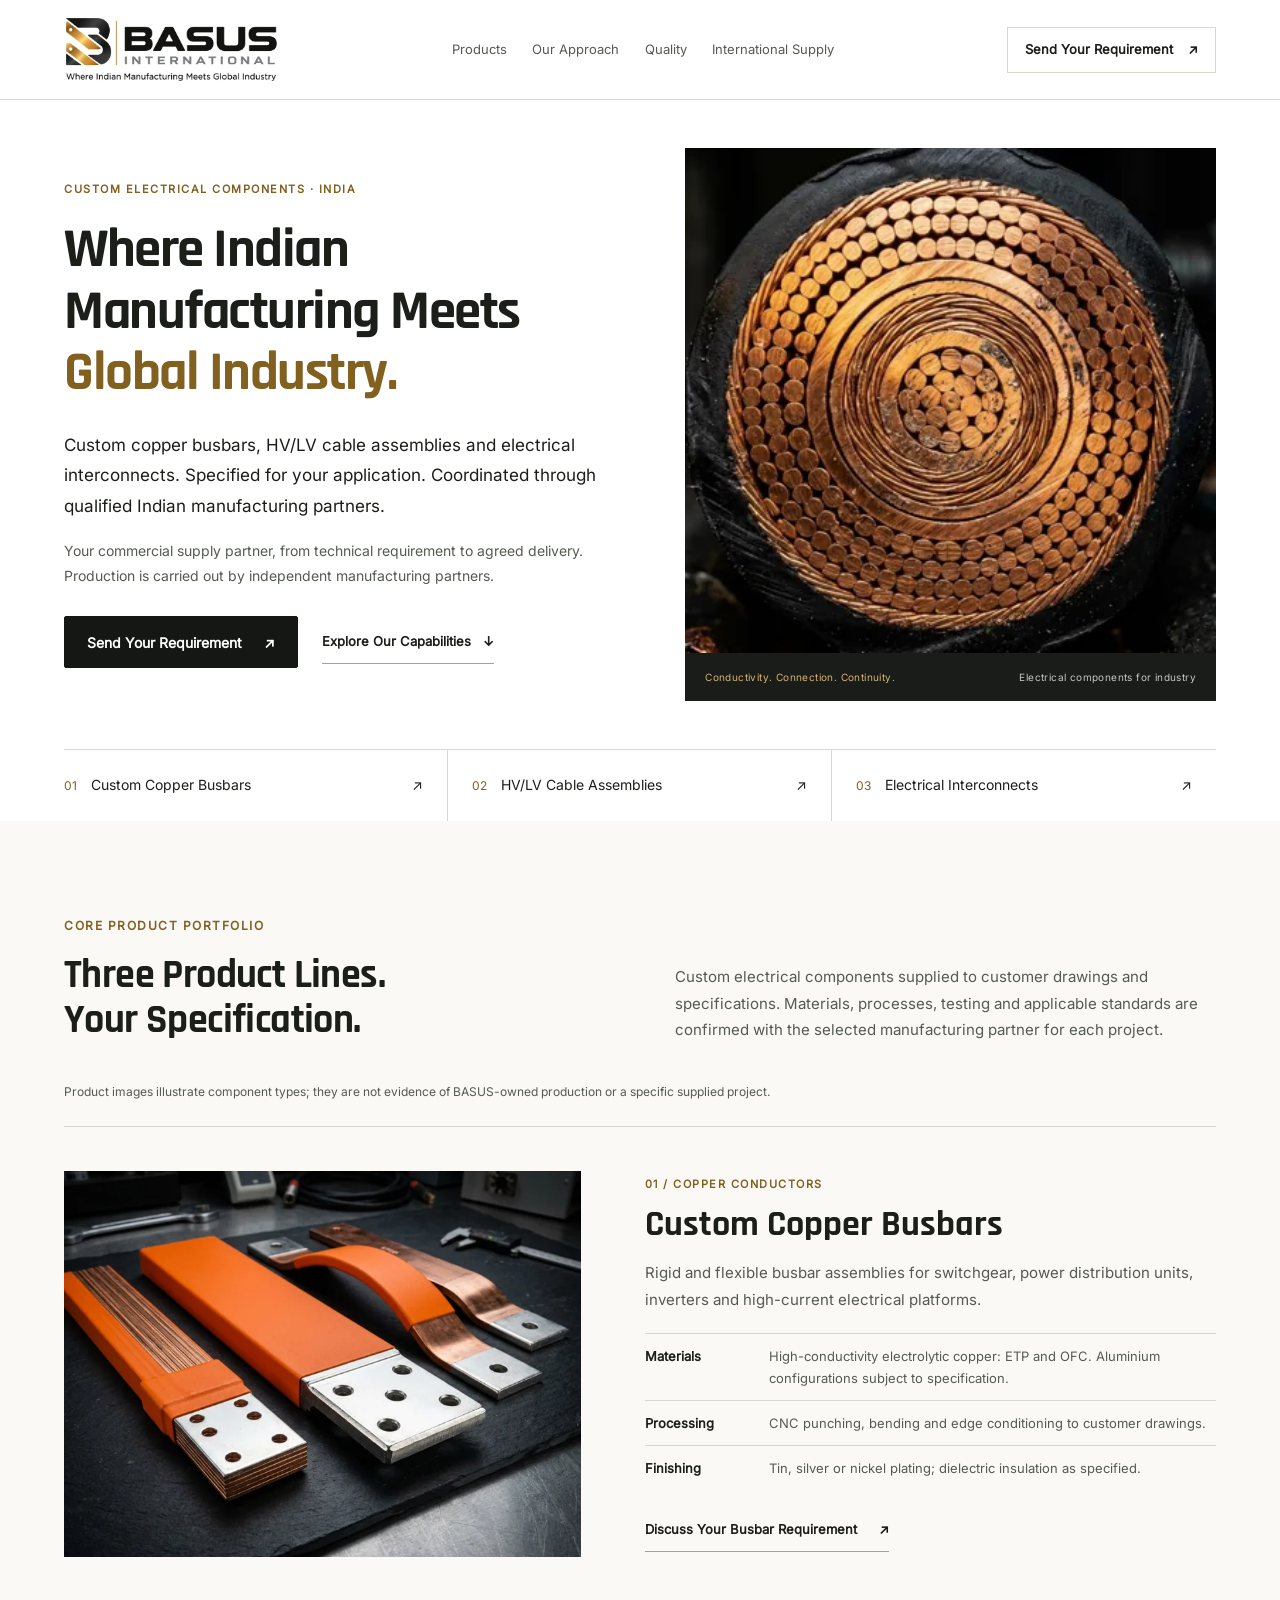
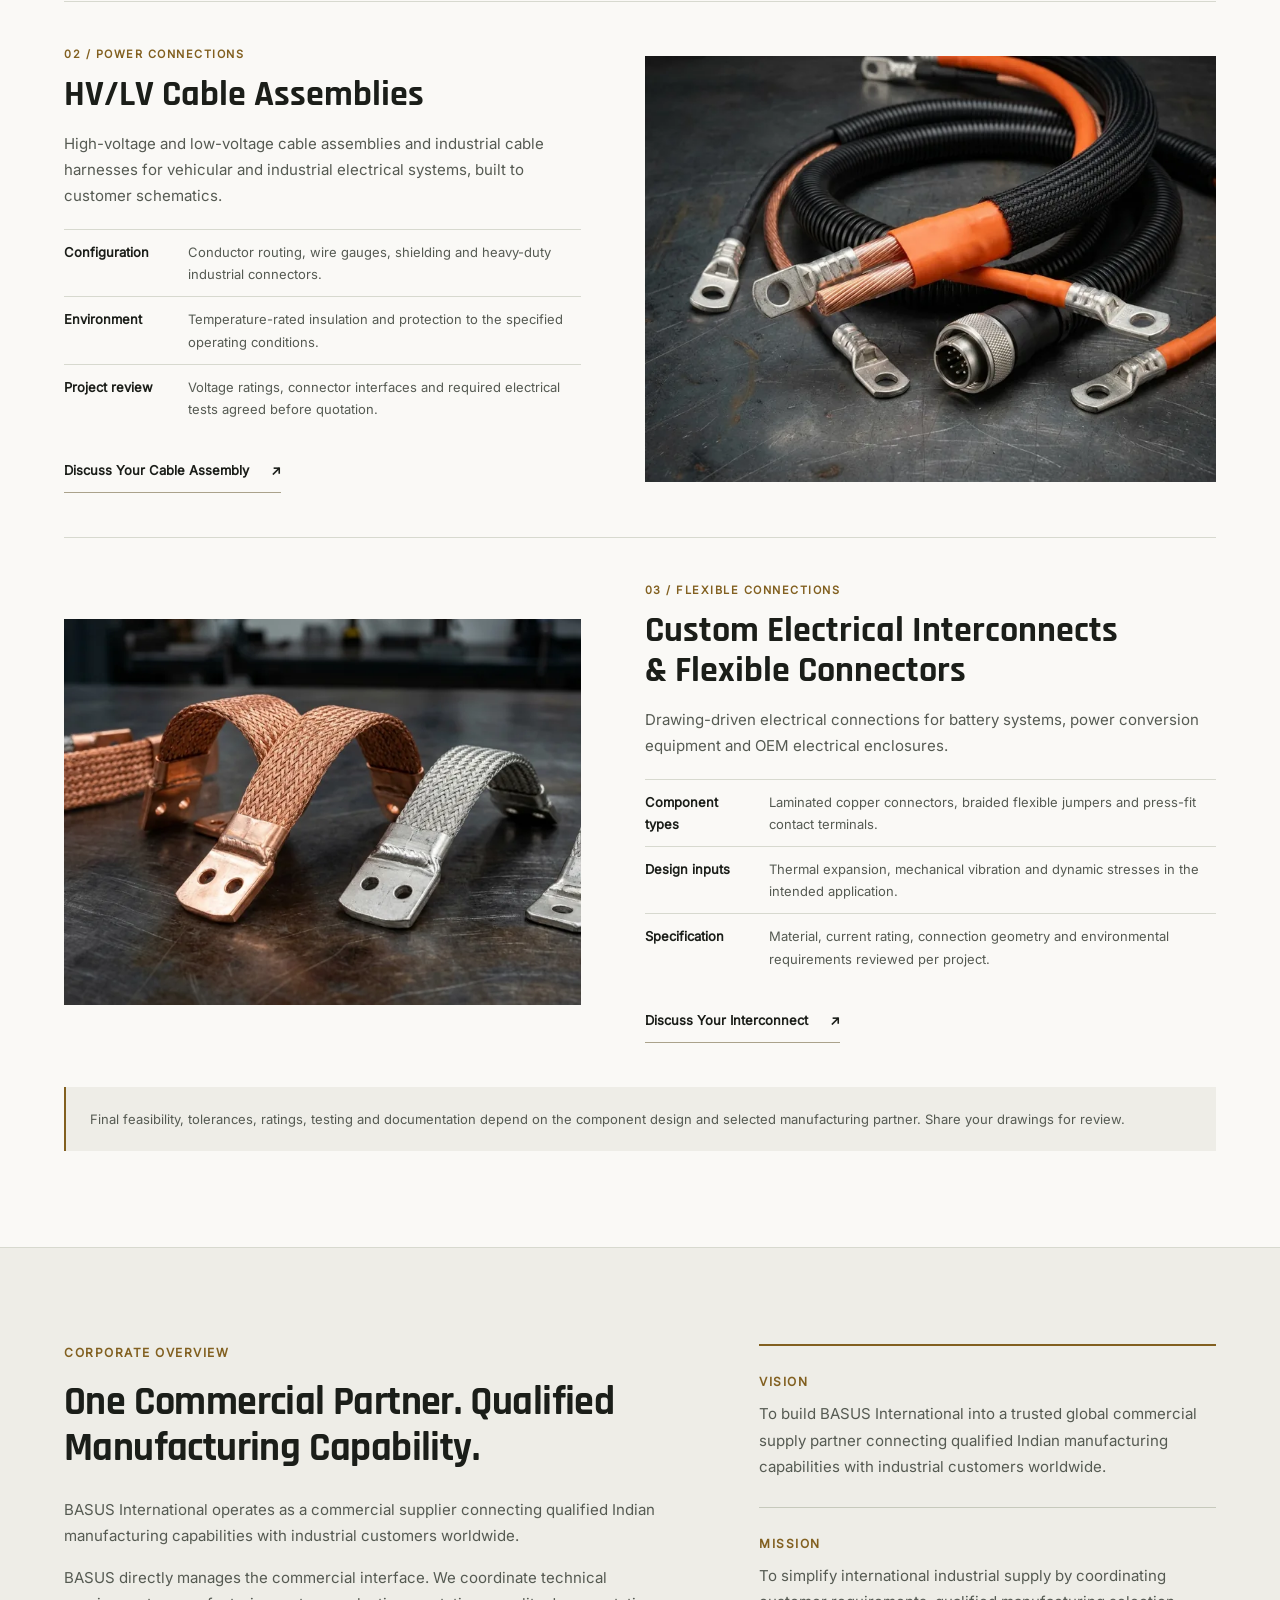
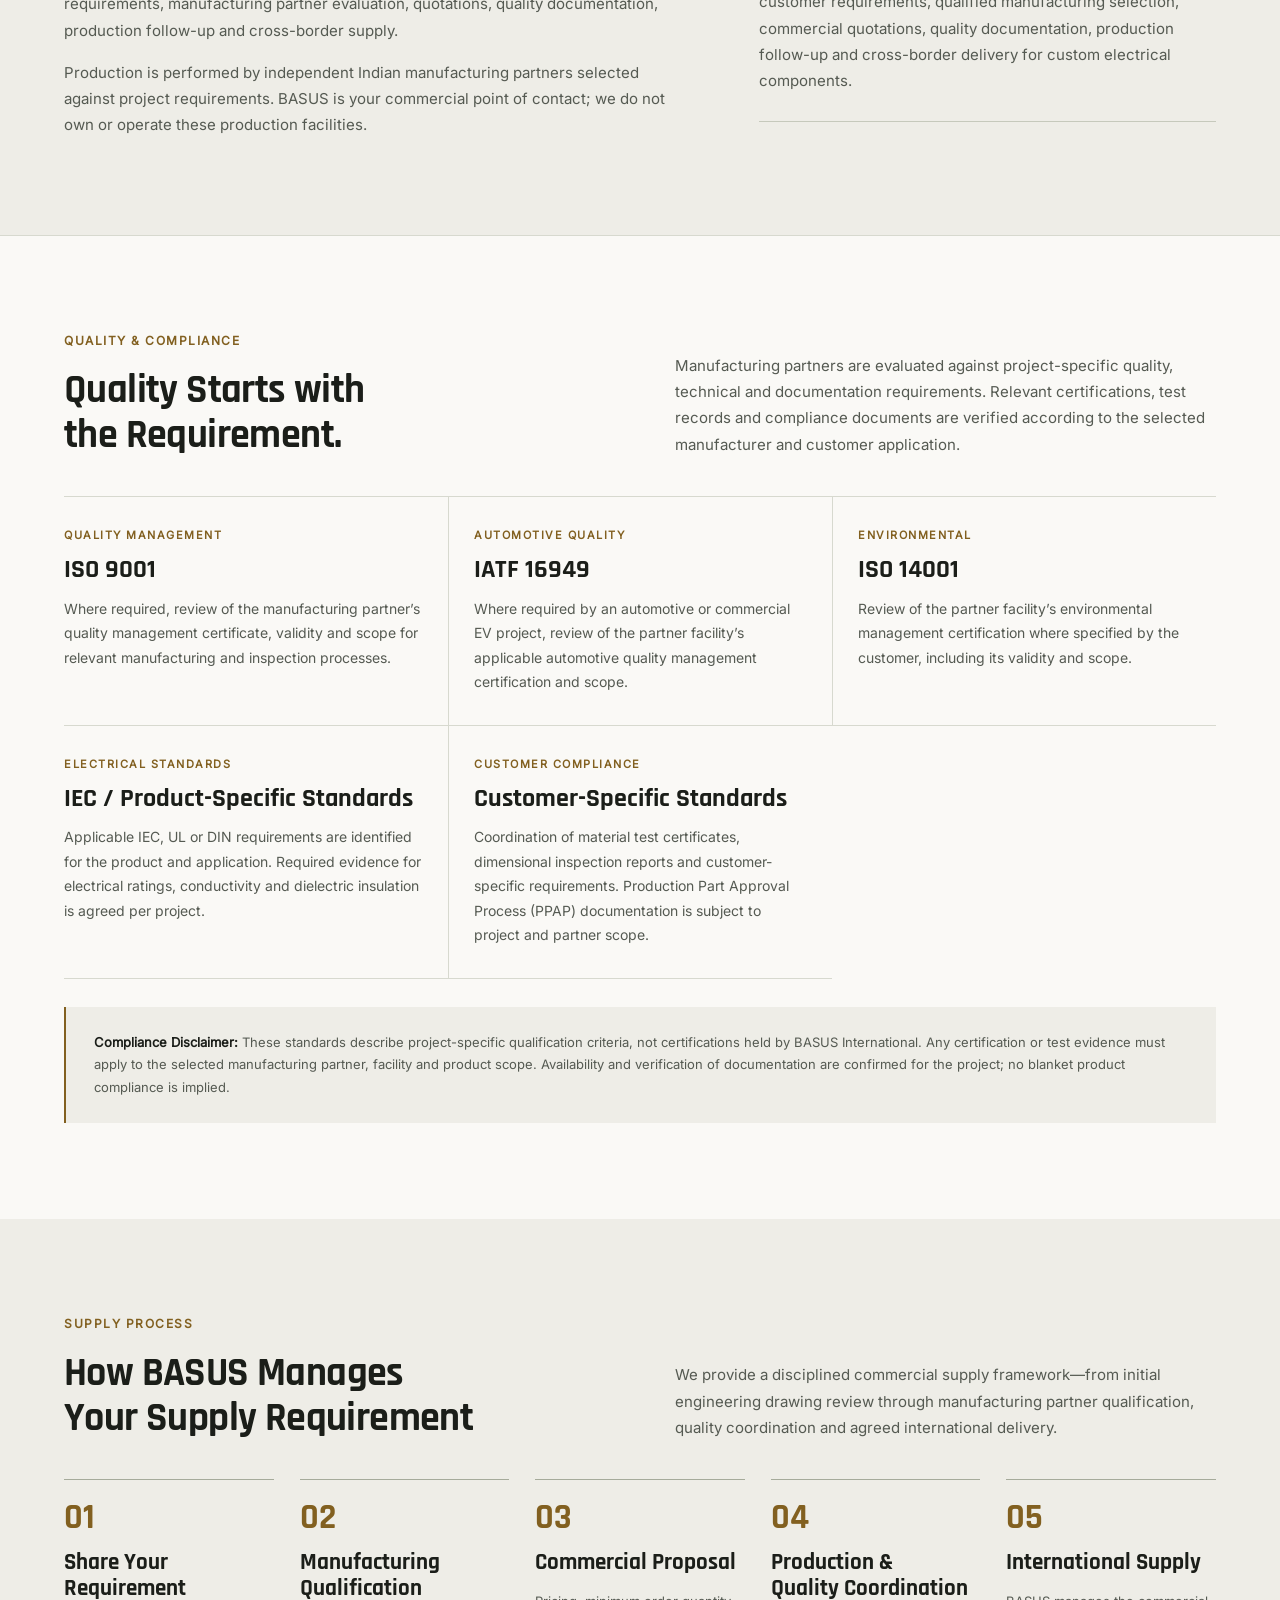
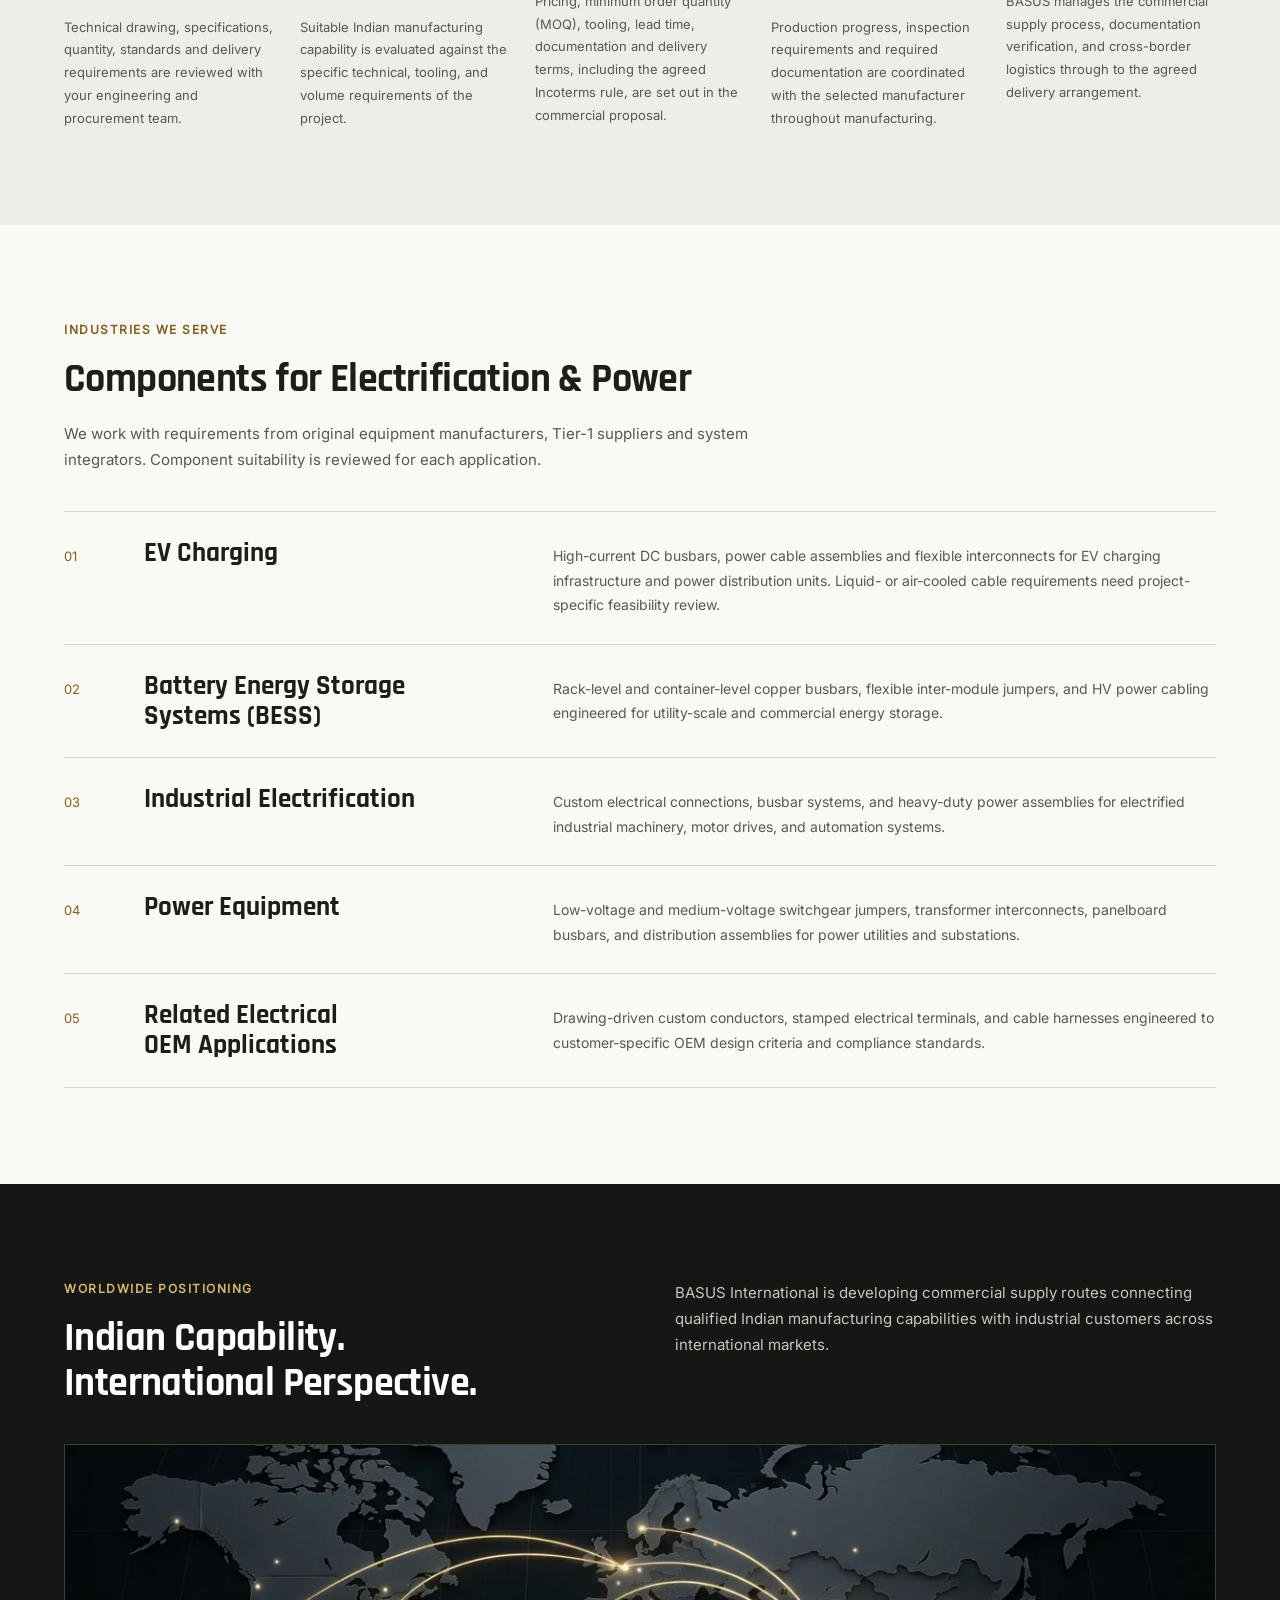
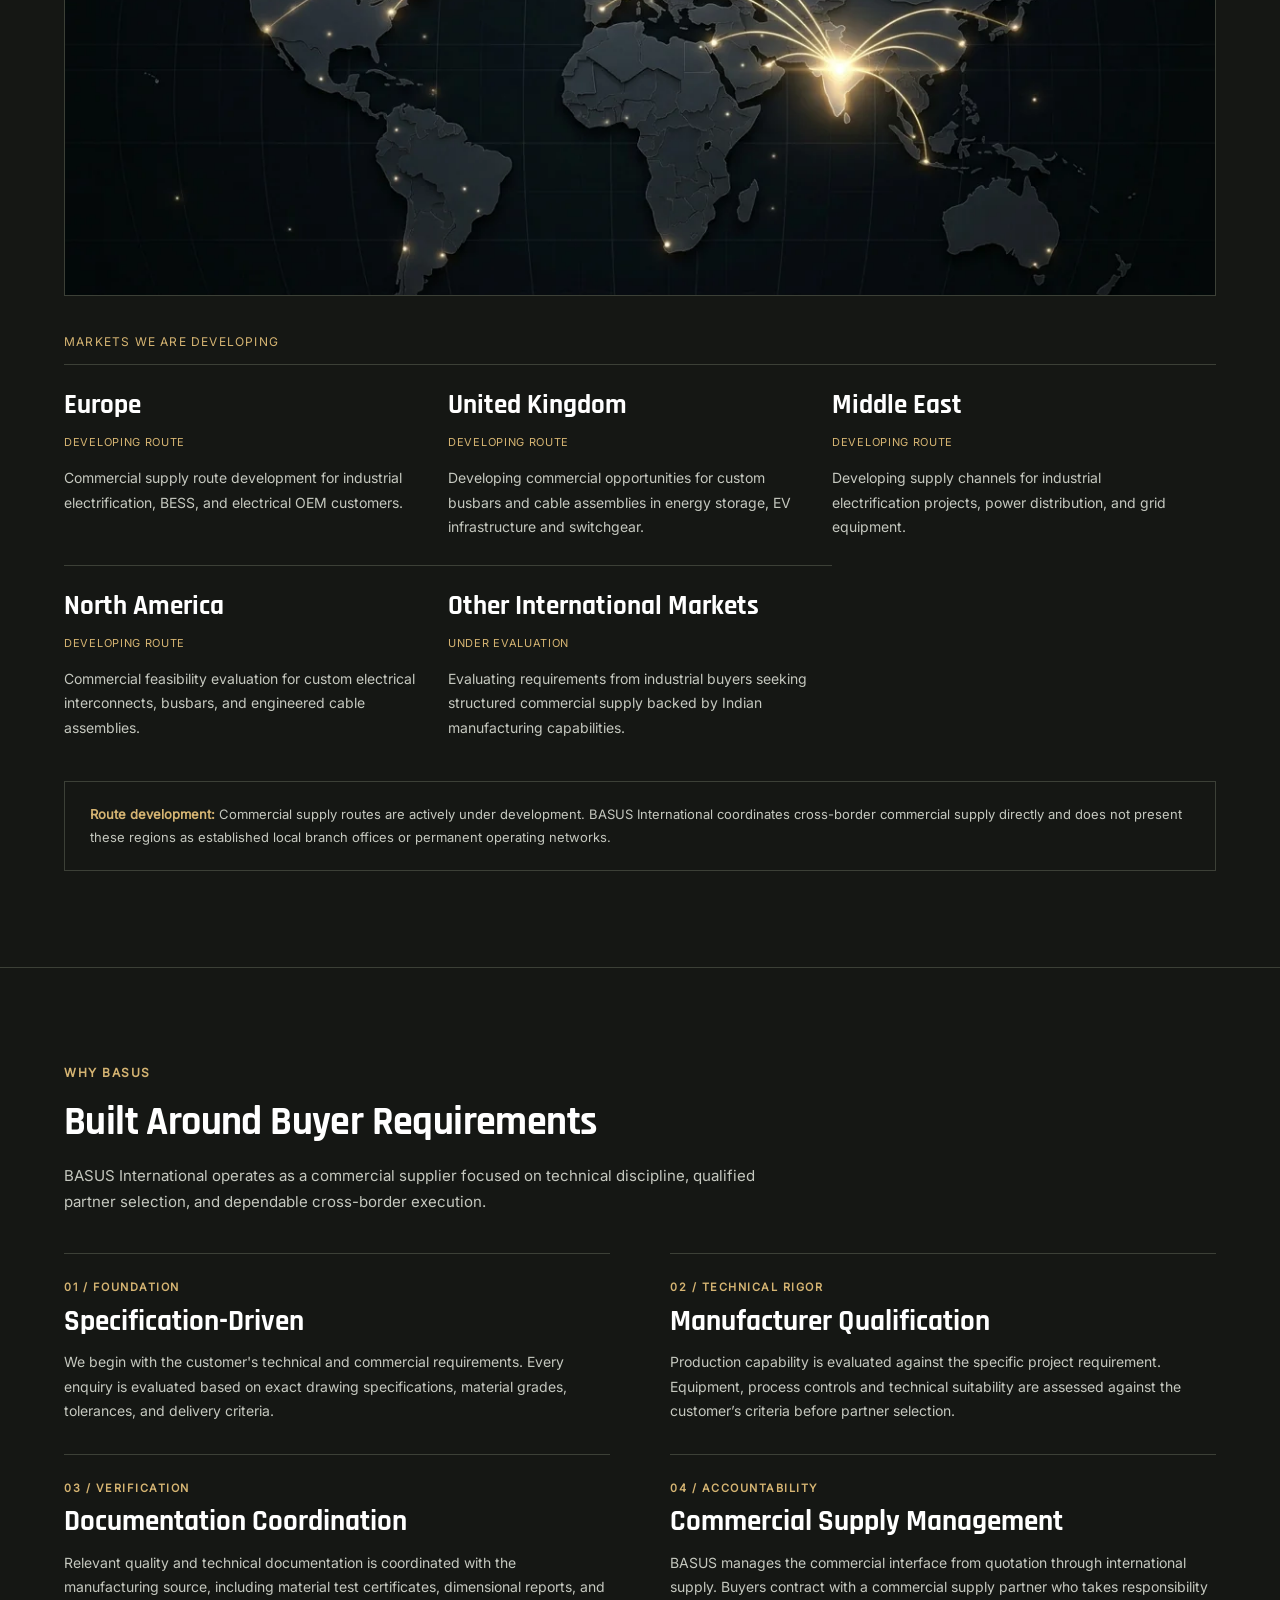
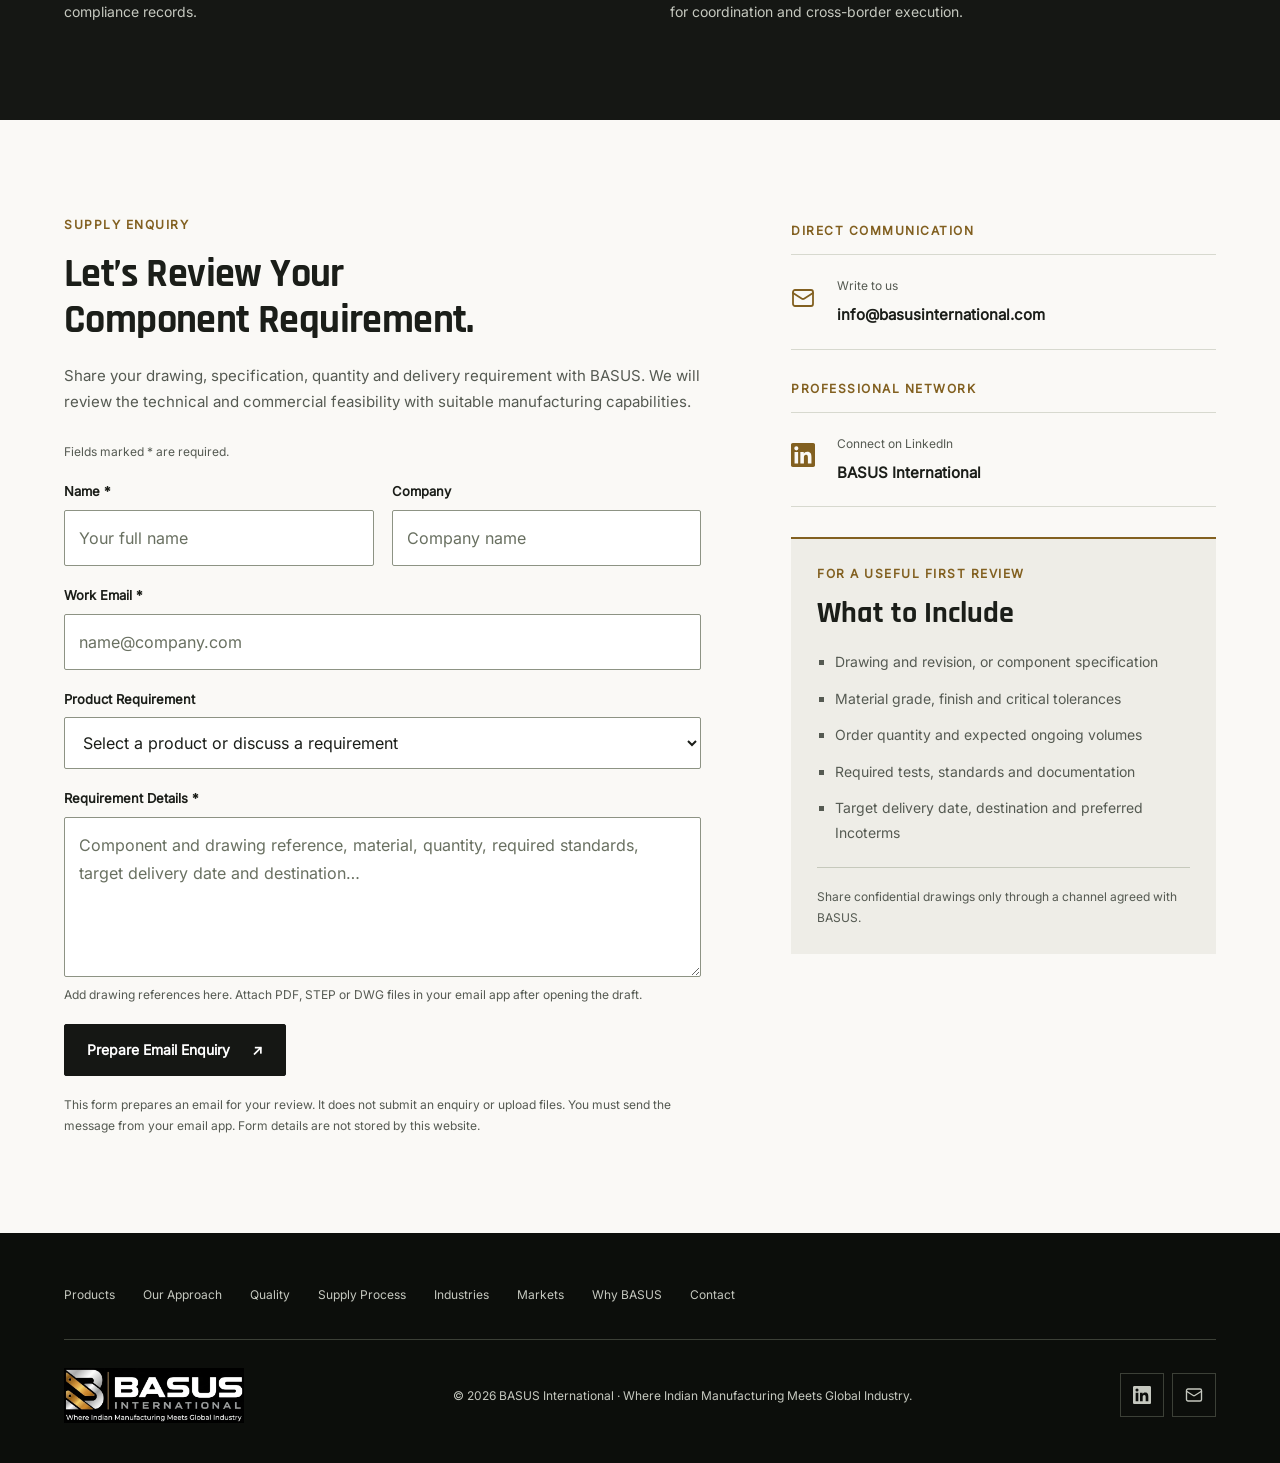
==== commit 1dfc16c9: "Add automated tests for browser compatibility and site checks - Introduced `browser-checks.cjs` for " ====
--- a/index.html
+++ b/index.html
@@ -3,8 +3,8 @@
 <head>
   <meta charset="UTF-8" />
   <meta name="viewport" content="width=device-width, initial-scale=1.0" />
-  <title>BASUS International | Custom Electrical Components &amp; Global Supply</title>
-  <meta name="description" content="BASUS International is an international commercial supplier of custom copper busbars, HV/LV cable assemblies and electrical interconnects through qualified Indian manufacturing partners." />
+  <title>Custom Copper Busbars &amp; Cable Assemblies | BASUS International</title>
+  <meta name="description" content="Custom copper busbars, HV/LV cable assemblies and flexible electrical interconnects from Indian manufacturing partners. Discuss your supply requirement with BASUS." />
   <meta name="robots" content="index, follow" />
   <link rel="canonical" href="https://basusinternational.com/" />
   <meta property="og:title" content="BASUS International — Where Indian Manufacturing Meets Global Industry" />
@@ -12,19 +12,18 @@
   <meta property="og:type" content="website" />
   <meta property="og:url" content="https://basusinternational.com/" />
   <meta property="og:site_name" content="BASUS International" />
-  <meta property="og:image" content="https://basusinternational.com/assets/basus-logo.jpeg" />
-  <meta property="og:image:width" content="640" />
-  <meta property="og:image:height" content="320" />
-  <meta property="og:image:alt" content="BASUS International logo" />
+  <meta property="og:image" content="https://basusinternational.com/assets/social-share.jpg" />
+  <meta property="og:image:width" content="1200" />
+  <meta property="og:image:height" content="630" />
+  <meta property="og:image:alt" content="BASUS International — custom electrical components from Indian manufacturing partners" />
   <meta name="twitter:card" content="summary_large_image" />
-  <meta name="twitter:title" content="BASUS International | Custom Electrical Components &amp; Global Supply" />
+  <meta name="twitter:title" content="Custom Copper Busbars &amp; Cable Assemblies | BASUS International" />
   <meta name="twitter:description" content="International commercial supplier of custom copper busbars, HV/LV cable assemblies and electrical interconnects." />
-  <meta name="twitter:image" content="https://basusinternational.com/assets/basus-logo.jpeg" />
-  <meta name="twitter:image:alt" content="BASUS International logo" />
+  <meta name="twitter:image" content="https://basusinternational.com/assets/social-share.jpg" />
+  <meta name="twitter:image:alt" content="BASUS International — custom electrical components from Indian manufacturing partners" />
   <link rel="icon" type="image/png" sizes="64x64" href="assets/favicon.png" />
-  <link rel="preconnect" href="https://fonts.googleapis.com" />
-  <link rel="preconnect" href="https://fonts.gstatic.com" crossorigin />
-  <link href="https://fonts.googleapis.com/css2?family=Rajdhani:wght@400;500;600;700&family=Inter:wght@300;400;500;600&display=swap" rel="stylesheet" />
+  <meta name="theme-color" content="#151714" />
+  <link rel="preload" href="assets/fonts/rajdhani-700.woff2" as="font" type="font/woff2" crossorigin />
   <link rel="stylesheet" href="style.css" />
   <script type="application/ld+json">
   {
@@ -33,7 +32,7 @@
     "@id": "https://basusinternational.com/#organization",
     "name": "BASUS International",
     "url": "https://basusinternational.com/",
-    "logo": "https://basusinternational.com/assets/basus-logo.jpeg",
+    "logo": "https://basusinternational.com/assets/basus-logo.webp",
     "description": "International commercial supplier of custom copper busbars, HV/LV cable assemblies and electrical interconnects through qualified Indian manufacturing partners.",
     "contactPoint": {
       "@type": "ContactPoint",
@@ -42,8 +41,7 @@
     },
     "sameAs": [
       "https://www.linkedin.com/company/basus-international/"
-    ],
-    "areaServed": ["Worldwide", "Europe", "United Kingdom", "Middle East", "North America"]
+    ]
   }
   </script>
 </head>
@@ -52,178 +50,247 @@
   <!-- ============================================================
        NAVIGATION
        ============================================================ -->
-  <nav id="nav" role="navigation" aria-label="Main Navigation">
-    <div class="nav-inner">
-      <a href="#home" class="nav-logo" aria-label="BASUS International Home">
-        <img src="assets/basus-logo.jpeg" alt="BASUS International" width="640" height="320" />
+  <a class="skip-link" href="#main">Skip to content</a>
+  <header id="nav">
+    <nav class="nav-inner" aria-label="Main navigation">
+      <a href="#home" class="nav-logo" aria-label="BASUS International home">
+        <img src="assets/basus-logo.webp" alt="BASUS International" width="638" height="200" />
       </a>
       <ul class="nav-links">
-        <li><a href="#home">Home</a></li>
-        <li><a href="#about">About</a></li>
-        <li><a href="#capabilities">Capabilities</a></li>
-        <li><a href="#industries">Industries</a></li>
-        <li><a href="#markets">Global Supply</a></li>
-        <li><a href="#process">Supply Process</a></li>
+        <li><a href="#capabilities">Products</a></li>
+        <li><a href="#about">Our Approach</a></li>
         <li><a href="#quality">Quality</a></li>
-        <li><a href="#why">Why BASUS</a></li>
+        <li><a href="#markets">International Supply</a></li>
       </ul>
-      <a href="#contact" class="nav-cta">Send Requirement</a>
-      <button class="nav-burger" id="burger" aria-label="Toggle menu" aria-expanded="false">
+      <a href="#contact" class="nav-cta">Send Your Requirement <span aria-hidden="true">↗</span></a>
+      <button type="button" class="nav-burger" id="burger" aria-label="Open navigation" aria-expanded="false" aria-controls="nav-mobile" hidden>
         <span></span><span></span><span></span>
       </button>
-    </div>
-  </nav>
-
-  <nav id="nav-mobile" aria-label="Mobile Navigation">
-    <a href="#home">Home</a>
-    <a href="#about">About</a>
-    <a href="#capabilities">Capabilities</a>
-    <a href="#industries">Industries</a>
-    <a href="#markets">Global Supply</a>
-    <a href="#process">Supply Process</a>
-    <a href="#quality">Quality</a>
-    <a href="#why">Why BASUS</a>
-    <a href="#contact">Send Requirement</a>
-  </nav>
-
+    </nav>
+    <nav id="nav-mobile" aria-label="Mobile navigation" hidden>
+      <a href="#capabilities">Products</a><a href="#about">Our Approach</a>
+      <a href="#quality">Quality</a><a href="#process">Supply Process</a>
+      <a href="#industries">Industries</a><a href="#markets">International Supply</a>
+      <a href="#why">Why BASUS</a><a href="#contact">Send Your Requirement</a>
+    </nav>
+  </header>
+  <noscript><div class="no-js-note">Explore <a href="#capabilities">our products</a> or <a href="mailto:info@basusinternational.com">email your supply requirement</a>.</div></noscript>
+  <main id="main" tabindex="-1">
 
   <!-- ============================================================
        01. HERO SECTION
        ============================================================ -->
-  <section id="home" aria-label="Hero">
-    <div class="hero-text">
-      <span class="hero-kicker">
-        <span class="hero-kicker-line"></span>
-        Built for Industry. Managed for Global Supply.
-      </span>
-
-      <h1 class="hero-h1">
-        Where Indian Manufacturing Meets Global Industry.
-      </h1>
-
-      <p class="hero-sub">
-        BASUS International is developing commercial supply routes for custom copper busbars, HV/LV cable assemblies and electrical interconnects through qualified Indian manufacturing capabilities.
-      </p>
-
-      <div class="hero-actions">
-        <a href="#contact" class="btn btn-primary" id="hero-cta-primary">Send Your Requirement</a>
-        <a href="#capabilities" class="btn btn-secondary" id="hero-cta-secondary">Explore Our Capabilities</a>
-      </div>
-
-      <div class="hero-trust">
-        <span class="hero-trust-item">Custom Copper Busbars</span>
-        <span class="hero-trust-item">HV/LV Cable Assemblies</span>
-        <span class="hero-trust-item">Electrical Interconnects</span>
-      </div>
-    </div>
-
-    <div class="hero-image" aria-hidden="true">
-      <img src="assets/hero-bg.jpg" alt="" role="presentation" width="1376" height="768" fetchpriority="high" />
-    </div>
-  </section>
-
-
-  <!-- ============================================================
-       02. ABOUT & VISION/MISSION SECTION
-       ============================================================ -->
+  <section id="home" aria-labelledby="hero-title">
+    <div class="hero-inner">
+      <div class="hero-text">
+        <span class="kicker">Custom Electrical Components · India</span>
+        <h1 id="hero-title">Where Indian Manufacturing Meets <span>Global Industry.</span></h1>
+        <p class="hero-sub">Custom copper busbars, HV/LV cable assemblies and electrical interconnects. Specified for your application. Coordinated through qualified Indian manufacturing partners.</p>
+        <p class="hero-model">Your commercial supply partner, from technical requirement to agreed delivery. Production is carried out by independent manufacturing partners.</p>
+        <div class="hero-actions">
+          <a href="#contact" class="btn btn-primary" id="hero-cta-primary">Send Your Requirement <span aria-hidden="true">↗</span></a>
+          <a href="#capabilities" class="text-link" id="hero-cta-secondary">Explore Our Capabilities <span aria-hidden="true">↓</span></a>
+        </div>
+      </div>
+      <figure class="hero-image">
+        <img src="assets/hero-bg.webp" srcset="assets/hero-bg-640.webp 640w, assets/hero-bg-768.webp 768w, assets/hero-bg-960.webp 960w, assets/hero-bg.webp 1200w" sizes="(max-width: 760px) calc(100vw - 40px), (max-width: 1440px) 42vw, 550px" alt="Cross-section of a copper power cable showing its conductor strands" width="1200" height="670" fetchpriority="high" />
+        <figcaption><span>Conductivity. Connection. Continuity.</span><span>Electrical components for industry</span></figcaption>
+      </figure>
+    </div>
+    <div class="portfolio-index" aria-label="Explore the product portfolio">
+      <a href="#copper-busbars"><span>01</span> Custom Copper Busbars <span aria-hidden="true">↗</span></a>
+      <a href="#cable-assemblies"><span>02</span> HV/LV Cable Assemblies <span aria-hidden="true">↗</span></a>
+      <a href="#interconnects"><span>03</span> Electrical Interconnects <span aria-hidden="true">↗</span></a>
+    </div>
+  </section>
+
+  <section id="capabilities" aria-label="Core Product Portfolio">
+    <div class="wrap">
+
+      <div class="focus-header">
+        <div>
+          <span class="kicker">Core Product Portfolio</span>
+          <h2>Three Product Lines. Your Specification.</h2>
+        </div>
+        <p>Custom electrical components supplied to customer drawings and specifications. Materials, processes, testing and applicable standards are confirmed with the selected manufacturing partner for each project.</p>
+      </div>
+
+      <p class="image-note">Product images illustrate component types; they are not evidence of BASUS-owned production or a specific supplied project.</p>
+      <div class="focus-list">
+        <article class="product" id="copper-busbars" aria-labelledby="busbar-title">
+          <figure class="product-image"><img src="assets/busbar-pillar.webp" srcset="assets/busbar-pillar-480.webp 480w, assets/busbar-pillar-768.webp 768w, assets/busbar-pillar.webp 960w" sizes="(max-width: 760px) calc(100vw - 40px), 42vw" alt="Formed copper busbars with insulated sections and drilled connection terminals" width="960" height="717" loading="lazy" decoding="async" /></figure>
+          <div class="product-copy"><span class="kicker">01 / Copper Conductors</span><h3 id="busbar-title">Custom Copper Busbars</h3>
+            <p>Rigid and flexible busbar assemblies for switchgear, power distribution units, inverters and high-current electrical platforms.</p>
+            <dl class="spec-list"><div><dt>Materials</dt><dd>High-conductivity electrolytic copper: ETP and OFC. Aluminium configurations subject to specification.</dd></div><div><dt>Processing</dt><dd>CNC punching, bending and edge conditioning to customer drawings.</dd></div><div><dt>Finishing</dt><dd>Tin, silver or nickel plating; dielectric insulation as specified.</dd></div></dl>
+            <a href="#contact" class="text-link" data-product="Custom Copper Busbars">Discuss Your Busbar Requirement <span aria-hidden="true">↗</span></a>
+          </div>
+        </article>
+        <article class="product" id="cable-assemblies" aria-labelledby="cable-title">
+          <figure class="product-image"><img src="assets/cable-harness-pillar.webp" srcset="assets/cable-harness-pillar-480.webp 480w, assets/cable-harness-pillar-768.webp 768w, assets/cable-harness-pillar.webp 960w" sizes="(max-width: 760px) calc(100vw - 40px), 42vw" alt="Industrial power cable assemblies with orange insulation, protective sleeving and terminal lugs" width="960" height="717" loading="lazy" decoding="async" /></figure>
+          <div class="product-copy"><span class="kicker">02 / Power Connections</span><h3 id="cable-title">HV/LV Cable Assemblies</h3>
+            <p>High-voltage and low-voltage cable assemblies and industrial cable harnesses for vehicular and industrial electrical systems, built to customer schematics.</p>
+            <dl class="spec-list"><div><dt>Configuration</dt><dd>Conductor routing, wire gauges, shielding and heavy-duty industrial connectors.</dd></div><div><dt>Environment</dt><dd>Temperature-rated insulation and protection to the specified operating conditions.</dd></div><div><dt>Project review</dt><dd>Voltage ratings, connector interfaces and required electrical tests agreed before quotation.</dd></div></dl>
+            <a href="#contact" class="text-link" data-product="HV/LV Cable Assemblies">Discuss Your Cable Assembly <span aria-hidden="true">↗</span></a>
+          </div>
+        </article>
+        <article class="product" id="interconnects" aria-labelledby="interconnect-title">
+          <figure class="product-image"><img src="assets/interconnect-pillar.webp" srcset="assets/interconnect-pillar-480.webp 480w, assets/interconnect-pillar-768.webp 768w, assets/interconnect-pillar.webp 960w" sizes="(max-width: 760px) calc(100vw - 40px), 42vw" alt="Braided copper flexible connectors with flat mounting terminals" width="960" height="717" loading="lazy" decoding="async" /></figure>
+          <div class="product-copy"><span class="kicker">03 / Flexible Connections</span><h3 id="interconnect-title">Custom Electrical Interconnects &amp; Flexible Connectors</h3>
+            <p>Drawing-driven electrical connections for battery systems, power conversion equipment and OEM electrical enclosures.</p>
+            <dl class="spec-list"><div><dt>Component types</dt><dd>Laminated copper connectors, braided flexible jumpers and press-fit contact terminals.</dd></div><div><dt>Design inputs</dt><dd>Thermal expansion, mechanical vibration and dynamic stresses in the intended application.</dd></div><div><dt>Specification</dt><dd>Material, current rating, connection geometry and environmental requirements reviewed per project.</dd></div></dl>
+            <a href="#contact" class="text-link" data-product="Electrical Interconnects & Flexible Connectors">Discuss Your Interconnect <span aria-hidden="true">↗</span></a>
+          </div>
+        </article>
+      </div>
+      <p class="technical-note">Final feasibility, tolerances, ratings, testing and documentation depend on the component design and selected manufacturing partner. Share your drawings for review.</p>
+    </div>
+  </section>
+
   <section id="about" aria-label="About BASUS International">
     <div class="wrap">
       <div class="about-grid">
 
         <div class="about-copy">
-          <span class="kicker r">Corporate Overview</span>
-          <h2 class="r d1">An International Commercial Supplier of Custom Electrical Components</h2>
-          <div class="r d2">
+          <span class="kicker">Corporate Overview</span>
+          <h2>One Commercial Partner. Qualified Manufacturing Capability.</h2>
+          <div>
             <p>BASUS International operates as a commercial supplier connecting qualified Indian manufacturing capabilities with industrial customers worldwide.</p>
-            <p style="margin-top:1.1rem">Rather than acting as a broker or commission-based intermediary, BASUS directly manages the commercial interface. We coordinate customer technical requirements, qualified manufacturing partner evaluation, commercial quotations, quality documentation, production follow-up, and international cross-border supply.</p>
-            <p style="margin-top:1.1rem">Component production is executed by selected, vetted Indian manufacturing partners, while BASUS delivers single-point commercial accountability to international buyers.</p>
-          </div>
-        </div>
-
-        <div class="r d2">
+            <p>BASUS directly manages the commercial interface. We coordinate technical requirements, manufacturing partner evaluation, quotations, quality documentation, production follow-up and cross-border supply.</p>
+            <p>Production is performed by independent Indian manufacturing partners selected against project requirements. BASUS is your commercial point of contact; we do not own or operate these production facilities.</p>
+          </div>
+        </div>
+
+        <div>
           <div class="about-vm-stack">
             <div class="vm-card">
               <span class="vm-badge">Vision</span>
-              <h3>To build BASUS International into a trusted global commercial supply partner connecting qualified Indian manufacturing capabilities with industrial customers worldwide.</h3>
+              <p>To build BASUS International into a trusted global commercial supply partner connecting qualified Indian manufacturing capabilities with industrial customers worldwide.</p>
             </div>
             <div class="vm-card">
               <span class="vm-badge">Mission</span>
-              <h3>To simplify international industrial supply by coordinating customer requirements, qualified manufacturing selection, commercial quotations, quality documentation, production follow-up and cross-border delivery for custom electrical components.</h3>
-            </div>
-          </div>
-        </div>
-
-      </div>
-    </div>
-  </section>
-
-
-  <!-- ============================================================
-       03. CORE PRODUCT PORTFOLIO
-       ============================================================ -->
-  <section id="capabilities" aria-label="Core Product Portfolio">
-    <div class="wrap">
-
-      <div class="focus-header r">
+              <p>To simplify international industrial supply by coordinating customer requirements, qualified manufacturing selection, commercial quotations, quality documentation, production follow-up and cross-border delivery for custom electrical components.</p>
+            </div>
+          </div>
+        </div>
+
+      </div>
+    </div>
+  </section>
+
+  <section id="quality" aria-label="Manufacturing Partner Quality and Compliance">
+    <div class="wrap">
+
+      <div class="focus-header">
         <div>
-          <span class="kicker">Core Product Portfolio</span>
-          <h2>Engineered Electrical Components</h2>
-        </div>
-        <p>Our capabilities are focused on custom-specified, technically demanding electrical conductors and interconnect assemblies built to customer drawings, specifications, and international industrial standards.</p>
-      </div>
-
-      <div class="focus-list" role="list">
-
-        <div class="focus-item r d1" role="listitem">
-          <span class="fi-num">01</span>
-          <div class="fi-body">
-            <h3>Custom Copper Busbars</h3>
-            <p>Rigid and flexible copper busbar assemblies manufactured to customer drawings and specifications. High-conductivity electrolytic copper (ETP, OFC) with custom CNC punching, bending, edge conditioning, surface plating (tin, silver, nickel), and dielectric insulation. Engineered for switchgear, power distribution units, inverters, and high-current electrical platforms. Aluminium busbar configurations available upon specification.</p>
-          </div>
-          <span class="fi-tag">Busbars</span>
-        </div>
-
-        <div class="focus-item r d2" role="listitem">
-          <span class="fi-num">02</span>
-          <div class="fi-body">
-            <h3>HV/LV Cable Assemblies</h3>
-            <p>High-voltage and low-voltage cable assemblies engineered for demanding vehicular and industrial electrical systems. Custom conductor routing, shielding, wire gauges, specialized temperature insulation, and heavy-duty industrial connectors fabricated strictly to customer schematics and environmental requirements.</p>
-          </div>
-          <span class="fi-tag">Cable Assemblies</span>
-        </div>
-
-        <div class="focus-item r d3" role="listitem">
-          <span class="fi-num">03</span>
-          <div class="fi-body">
-            <h3>Custom Electrical Interconnects &amp; Flexible Connectors</h3>
-            <p>Engineered interconnect components, laminated copper connectors, braided flexible jumpers, and press-fit contact terminals. Designed to absorb thermal expansion, mechanical vibration, and dynamic stresses in battery systems, power conversion equipment, and OEM electrical enclosures.</p>
-          </div>
-          <span class="fi-tag">Interconnects</span>
-        </div>
-
-      </div>
-    </div>
-  </section>
-
-
-  <!-- ============================================================
-       04. INDUSTRIES WE SERVE
-       ============================================================ -->
+          <span class="kicker">Quality &amp; Compliance</span>
+          <h2>Quality Starts with the Requirement.</h2>
+        </div>
+        <p>Manufacturing partners are evaluated against project-specific quality, technical and documentation requirements. Relevant certifications, test records and compliance documents are verified according to the selected manufacturer and customer application.</p>
+      </div>
+
+      <div class="quality-cards-grid" role="list">
+
+        <div class="quality-card" role="listitem">
+          <div class="qc-tag">Quality Management</div>
+          <h3>ISO 9001</h3>
+          <p>Where required, review of the manufacturing partner’s quality management certificate, validity and scope for relevant manufacturing and inspection processes.</p>
+        </div>
+
+        <div class="quality-card" role="listitem">
+          <div class="qc-tag">Automotive Quality</div>
+          <h3>IATF 16949</h3>
+          <p>Where required by an automotive or commercial EV project, review of the partner facility’s applicable automotive quality management certification and scope.</p>
+        </div>
+
+        <div class="quality-card" role="listitem">
+          <div class="qc-tag">Environmental</div>
+          <h3>ISO 14001</h3>
+          <p>Review of the partner facility’s environmental management certification where specified by the customer, including its validity and scope.</p>
+        </div>
+
+        <div class="quality-card" role="listitem">
+          <div class="qc-tag">Electrical Standards</div>
+          <h3>IEC / Product-Specific Standards</h3>
+          <p>Applicable IEC, UL or DIN requirements are identified for the product and application. Required evidence for electrical ratings, conductivity and dielectric insulation is agreed per project.</p>
+        </div>
+
+        <div class="quality-card" role="listitem">
+          <div class="qc-tag">Customer Compliance</div>
+          <h3>Customer-Specific Standards</h3>
+          <p>Coordination of material test certificates, dimensional inspection reports and customer-specific requirements. Production Part Approval Process (PPAP) documentation is subject to project and partner scope.</p>
+        </div>
+
+      </div>
+
+      <div class="quality-disclaimer-box">
+        <p><strong>Compliance Disclaimer:</strong> These standards describe project-specific qualification criteria, not certifications held by BASUS International. Any certification or test evidence must apply to the selected manufacturing partner, facility and product scope. Availability and verification of documentation are confirmed for the project; no blanket product compliance is implied.</p>
+      </div>
+
+    </div>
+  </section>
+
+  <section id="process" aria-label="Supply Process">
+    <div class="wrap">
+
+      <div class="process-header">
+        <div>
+          <span class="kicker">Supply Process</span>
+          <h2>How BASUS Manages Your Supply Requirement</h2>
+        </div>
+        <p>We provide a disciplined commercial supply framework—from initial engineering drawing review through manufacturing partner qualification, quality coordination and agreed international delivery.</p>
+      </div>
+
+      <div class="process-steps">
+
+        <div class="ps">
+          <div class="ps-n">01</div>
+          <h3>Share Your Requirement</h3>
+          <p>Technical drawing, specifications, quantity, standards and delivery requirements are reviewed with your engineering and procurement team.</p>
+        </div>
+
+        <div class="ps">
+          <div class="ps-n">02</div>
+          <h3>Manufacturing Qualification</h3>
+          <p>Suitable Indian manufacturing capability is evaluated against the specific technical, tooling, and volume requirements of the project.</p>
+        </div>
+
+        <div class="ps">
+          <div class="ps-n">03</div>
+          <h3>Commercial Proposal</h3>
+          <p>Pricing, minimum order quantity (MOQ), tooling, lead time, documentation and delivery terms, including the agreed Incoterms rule, are set out in the commercial proposal.</p>
+        </div>
+
+        <div class="ps">
+          <div class="ps-n">04</div>
+          <h3>Production &amp; Quality Coordination</h3>
+          <p>Production progress, inspection requirements and required documentation are coordinated with the selected manufacturer throughout manufacturing.</p>
+        </div>
+
+        <div class="ps">
+          <div class="ps-n">05</div>
+          <h3>International Supply</h3>
+          <p>BASUS manages the commercial supply process, documentation verification, and cross-border logistics through to the agreed delivery arrangement.</p>
+        </div>
+
+      </div>
+    </div>
+  </section>
+
   <section id="industries" aria-label="Industries We Serve">
     <div class="wrap">
 
-      <div class="section-intro r">
+      <div class="section-intro">
         <span class="kicker">Industries We Serve</span>
-        <h2>Built for Mission-Critical Electrical Applications</h2>
-        <p>We supply custom electrical components to original equipment manufacturers, Tier-1 suppliers, and system integrators across high-growth electrification and power sectors.</p>
-      </div>
-
-      <div class="industries-grid r d1" role="list">
+        <h2>Components for Electrification &amp; Power</h2>
+        <p>We work with requirements from original equipment manufacturers, Tier-1 suppliers and system integrators. Component suitability is reviewed for each application.</p>
+      </div>
+
+      <div class="industries-grid" role="list">
 
         <div class="industry-card" role="listitem">
           <div class="ic-num">01</div>
           <h3>EV Charging</h3>
-          <p>High-current DC busbars, liquid/air-cooled power cables, and flexible interconnects for commercial electric vehicle charging infrastructure and power distribution units.</p>
+          <p>High-current DC busbars, power cable assemblies and flexible interconnects for EV charging infrastructure and power distribution units. Liquid- or air-cooled cable requirements need project-specific feasibility review.</p>
         </div>
 
         <div class="industry-card" role="listitem">
@@ -254,59 +321,27 @@
     </div>
   </section>
 
-
-  <!-- ============================================================
-       05. WORLDWIDE POSITIONING / MARKETS WE ARE DEVELOPING
-       ============================================================ -->
   <section id="markets" aria-label="Worldwide Positioning">
     <div class="wrap">
 
-      <div class="markets-header r">
+      <div class="markets-header">
         <div>
           <span class="kicker">Worldwide Positioning</span>
-          <h2>India-Based Manufacturing. International Supply.</h2>
+          <h2>Indian Capability. International Perspective.</h2>
         </div>
         <p>BASUS International is developing commercial supply routes connecting qualified Indian manufacturing capabilities with industrial customers across international markets.</p>
       </div>
 
-      <div class="markets-display r d1">
-        <div class="markets-map-container" aria-hidden="true">
-          <svg viewBox="0 0 1000 440" class="markets-world-svg" fill="none" xmlns="http://www.w3.org/2000/svg">
-            <defs>
-              <radialGradient id="hubGlow" cx="50%" cy="50%" r="50%">
-                <stop offset="0%" stop-color="#C9963A" stop-opacity="0.8"/>
-                <stop offset="100%" stop-color="#C9963A" stop-opacity="0"/>
-              </radialGradient>
-            </defs>
-            <!-- Stylized Continental Silhouettes -->
-            <path class="map-land" d="M160,90 Q220,70 280,110 T300,180 Q250,220 200,200 T140,140 Z" />
-            <path class="map-land" d="M220,240 Q270,250 280,310 T250,380 Q210,360 200,300 Z" />
-            <path class="map-land" d="M470,90 Q540,80 570,120 T520,180 Q460,170 450,130 Z" />
-            <path class="map-land" d="M460,190 Q540,190 560,260 T510,370 Q450,340 440,260 Z" />
-            <path class="map-land" d="M580,100 Q740,70 820,130 T850,230 Q740,260 670,220 T610,140 Z" />
-            <path class="map-land" d="M670,180 Q710,180 720,240 T680,280 Q660,250 650,210 Z" />
-            <path class="map-land" d="M780,290 Q850,290 860,350 T790,380 Q760,350 760,310 Z" />
-
-            <!-- Supply Route Connection Arcs (From India Hub ~ 685, 230) -->
-            <!-- To Europe / UK -->
-            <path class="map-route" d="M685,230 Q590,140 500,135" />
-            <path class="map-route" d="M685,230 Q560,110 470,115" />
-            <!-- To Middle East -->
-            <path class="map-route" d="M685,230 Q630,200 580,205" />
-            <!-- To North America -->
-            <path class="map-route" d="M685,230 Q420,70 230,130" />
-
-            <!-- India Manufacturing Anchor -->
-            <circle cx="685" cy="230" r="18" fill="url(#hubGlow)" />
-            <circle cx="685" cy="230" r="5" fill="#C9963A" />
-            <text x="685" y="258" class="map-label-anchor" text-anchor="middle">Qualified Indian Manufacturing</text>
-
-            <!-- Target Developing Market Nodes -->
-            <circle cx="500" cy="135" r="4" class="map-node" />
-            <circle cx="470" cy="115" r="4" class="map-node" />
-            <circle cx="580" cy="205" r="4" class="map-node" />
-            <circle cx="230" cy="130" r="4" class="map-node" />
-          </svg>
+      <div class="markets-display">
+        <div class="markets-map-container">
+          <img
+            src="assets/global-supply-map.webp"
+            alt="Illustrative world map of target markets; commercial supply routes are under development"
+            class="markets-map-img" decoding="async"
+            width="1200"
+            height="670"
+            loading="lazy"
+          />
         </div>
 
         <div class="markets-label-row">
@@ -327,7 +362,7 @@
               <h3>United Kingdom</h3>
               <span class="market-tag">Developing Route</span>
             </div>
-            <p>Coordinating custom busbars and cable assemblies for energy storage, EV infrastructure, and switchgear builders.</p>
+            <p>Developing commercial opportunities for custom busbars and cable assemblies in energy storage, EV infrastructure and switchgear.</p>
           </div>
 
           <div class="market-card" role="listitem">
@@ -351,138 +386,27 @@
               <h3>Other International Markets</h3>
               <span class="market-tag">Under Evaluation</span>
             </div>
-            <p>Engaging global industrial buyers seeking structured commercial supply backed by Indian manufacturing capabilities.</p>
+            <p>Evaluating requirements from industrial buyers seeking structured commercial supply backed by Indian manufacturing capabilities.</p>
           </div>
         </div>
 
         <div class="markets-disclaimer">
-          <p><strong>Notice:</strong> Commercial supply routes are actively under development. BASUS International coordinates cross-border commercial supply directly and does not present these regions as established local branch offices or permanent operating networks.</p>
-        </div>
-      </div>
-
-    </div>
-  </section>
-
-
-  <!-- ============================================================
-       06. SUPPLY PROCESS SECTION
-       ============================================================ -->
-  <section id="process" aria-label="Supply Process">
-    <div class="wrap">
-
-      <div class="process-header r">
-        <div>
-          <span class="kicker">Supply Process</span>
-          <h2>How BASUS Manages Your Supply Requirement</h2>
-        </div>
-        <p>We provide a disciplined commercial supply framework—from initial engineering drawing review through manufacturer qualification, quality verification, and international delivery.</p>
-      </div>
-
-      <div class="process-steps">
-
-        <div class="ps r d1">
-          <div class="ps-n">01</div>
-          <h3>Share Your Requirement</h3>
-          <p>Technical drawing, specifications, quantity, standards and delivery requirements are reviewed with your engineering and procurement team.</p>
-        </div>
-
-        <div class="ps r d2">
-          <div class="ps-n">02</div>
-          <h3>Manufacturing Qualification</h3>
-          <p>Suitable Indian manufacturing capability is evaluated against the specific technical, tooling, and volume requirements of the project.</p>
-        </div>
-
-        <div class="ps r d3">
-          <div class="ps-n">03</div>
-          <h3>Commercial Proposal</h3>
-          <p>Pricing, MOQ, tooling, lead time, documentation and delivery terms are coordinated into a comprehensive commercial proposal.</p>
-        </div>
-
-        <div class="ps r d4">
-          <div class="ps-n">04</div>
-          <h3>Production &amp; Quality Coordination</h3>
-          <p>Production progress, inspection requirements and required documentation are coordinated with the selected manufacturer throughout manufacturing.</p>
-        </div>
-
-        <div class="ps r d5">
-          <div class="ps-n">05</div>
-          <h3>International Supply</h3>
-          <p>BASUS manages the commercial supply process, documentation verification, and cross-border logistics through to the agreed delivery arrangement.</p>
-        </div>
-
-      </div>
-    </div>
-  </section>
-
-
-  <!-- ============================================================
-       07. QUALITY & COMPLIANCE SECTION
-       ============================================================ -->
-  <section id="quality" aria-label="Manufacturing Partner Quality and Compliance">
-    <div class="wrap">
-
-      <div class="focus-header r">
-        <div>
-          <span class="kicker">Quality &amp; Compliance</span>
-          <h2>Manufacturing Partner Quality &amp; Compliance</h2>
-        </div>
-        <p>Manufacturing partners are evaluated against project-specific quality, technical and documentation requirements. Relevant certifications, test records and compliance documents are verified according to the selected manufacturer and customer application.</p>
-      </div>
-
-      <div class="quality-cards-grid r d1" role="list">
-
-        <div class="quality-card" role="listitem">
-          <div class="qc-tag">Quality Management</div>
-          <h3>ISO 9001</h3>
-          <p>Verification of certified quality management systems covering manufacturing processes, inspection controls, and continuous improvement.</p>
-        </div>
-
-        <div class="quality-card" role="listitem">
-          <div class="qc-tag">Automotive Quality</div>
-          <h3>IATF 16949</h3>
-          <p>Evaluated for automotive, commercial EV, and high-reliability mobility applications where rigorous defect prevention is required.</p>
-        </div>
-
-        <div class="quality-card" role="listitem">
-          <div class="qc-tag">Environmental</div>
-          <h3>ISO 14001</h3>
-          <p>Environmental management systems compliance verified according to partner facility scope and applicable customer standards.</p>
-        </div>
-
-        <div class="quality-card" role="listitem">
-          <div class="qc-tag">Electrical Standards</div>
-          <h3>IEC / Product-Specific Standards</h3>
-          <p>Applicable standards (IEC, UL, DIN) verified according to project requirements, electrical ratings, conductivity, and dielectric insulation.</p>
-        </div>
-
-        <div class="quality-card" role="listitem">
-          <div class="qc-tag">Customer Compliance</div>
-          <h3>Customer-Specific Standards</h3>
-          <p>Alignment with customer drawings, material test reports, dimensional inspection reports, and project-specific PPAP documentation.</p>
-        </div>
-
-      </div>
-
-      <div class="quality-disclaimer-box r d2">
-        <p><strong>Compliance Disclaimer:</strong> Certifications and product compliance apply to the relevant manufacturing partner, production facility and product scope. Documentation is verified and provided subject to project requirements. BASUS International coordinates documentation and qualification subject to verified customer criteria.</p>
-      </div>
-
-    </div>
-  </section>
-
-
-  <!-- ============================================================
-       08. WHY BASUS / TRUST SECTION
-       ============================================================ -->
+          <p><strong>Route development:</strong> Commercial supply routes are actively under development. BASUS International coordinates cross-border commercial supply directly and does not present these regions as established local branch offices or permanent operating networks.</p>
+        </div>
+      </div>
+
+    </div>
+  </section>
+
   <section id="why" aria-label="Why BASUS">
     <div class="wrap">
-      <div class="r" style="margin-bottom:clamp(2.5rem,5vw,4rem); max-width:620px;">
-        <span class="kicker" style="color:var(--gold-2)">Why BASUS</span>
-        <h2 style="color:#fff; margin-bottom:1rem">Built Around Buyer Requirements</h2>
-        <p style="color:rgba(255,255,255,0.45)">BASUS International operates as a commercial supplier focused on technical discipline, qualified partner selection, and dependable cross-border execution.</p>
-      </div>
-
-      <div class="why-grid r d1" role="list">
+      <div class="section-intro">
+        <span class="kicker">Why BASUS</span>
+        <h2>Built Around Buyer Requirements</h2>
+        <p>BASUS International operates as a commercial supplier focused on technical discipline, qualified partner selection, and dependable cross-border execution.</p>
+      </div>
+
+      <div class="why-grid" role="list">
 
         <div class="why-cell" role="listitem">
           <span class="wc-kicker">01 / Foundation</span>
@@ -493,7 +417,7 @@
         <div class="why-cell" role="listitem">
           <span class="wc-kicker">02 / Technical Rigor</span>
           <h3>Manufacturer Qualification</h3>
-          <p>Production capability is evaluated against the specific project requirement. We match technical specifications only with Indian manufacturing facilities possessing validated equipment and process controls.</p>
+          <p>Production capability is evaluated against the specific project requirement. Equipment, process controls and technical suitability are assessed against the customer’s criteria before partner selection.</p>
         </div>
 
         <div class="why-cell" role="listitem">
@@ -512,53 +436,44 @@
     </div>
   </section>
 
-
-  <!-- ============================================================
-       09. CONTACT / SUPPLY ENQUIRY SECTION
-       ============================================================ -->
   <section id="contact" aria-label="Supply Enquiry">
     <div class="wrap">
       <div class="contact-grid">
 
         <div>
-          <div class="contact-intro r">
+          <div class="contact-intro">
             <span class="kicker">Supply Enquiry</span>
-            <h2>Have a Custom Component Requirement?</h2>
+            <h2>Let’s Review Your Component Requirement.</h2>
             <p>Share your drawing, specification, quantity and delivery requirement with BASUS. We will review the technical and commercial feasibility with suitable manufacturing capabilities.</p>
           </div>
 
-          <form id="contactForm" class="contact-form r d1" novalidate aria-label="Supply Enquiry Form">
+          <form id="contactForm" class="contact-form" action="mailto:info@basusinternational.com" method="post" enctype="text/plain" aria-label="Supply enquiry form" aria-describedby="form-note">
+            <p class="required-note">Fields marked * are required.</p>
             <div class="form-row">
-              <div class="fg">
-                <label for="name">Name</label>
-                <input type="text" id="name" name="name" placeholder="Your full name" required autocomplete="name" />
-              </div>
-              <div class="fg">
-                <label for="company">Company</label>
-                <input type="text" id="company" name="company" placeholder="Your company name" autocomplete="organization" />
-              </div>
-            </div>
-            <div class="fg">
-              <label for="email">Work Email</label>
-              <input type="email" id="email" name="email" placeholder="name@company.com" required autocomplete="email" />
-            </div>
-            <div class="fg">
-              <label for="message">Requirement Details</label>
-              <textarea id="message" name="message" placeholder="Detail your component requirement — product type, drawing references, specifications, estimated quantity, and target delivery requirements." required></textarea>
-            </div>
-            <div class="form-actions">
-              <button type="submit" class="btn btn-primary" id="form-submit">Start Your Supply Enquiry</button>
-              <a href="mailto:info@basusinternational.com?subject=Discussion%20with%20BASUS%20Team" class="btn btn-secondary" id="form-talk">Talk to Our Team</a>
-            </div>
-            <p class="form-note">Clicking &ldquo;Start Your Supply Enquiry&rdquo; will open your email client with your requirement details pre-filled. You can attach 2D/3D CAD drawings (PDF, STEP, DWG) directly to the email. No data is stored on this site.</p>
+              <div class="fg"><label for="name">Name *</label><input id="name" name="name" required autocomplete="name" maxlength="100" placeholder="Your full name" /></div>
+              <div class="fg"><label for="company">Company</label><input id="company" name="company" autocomplete="organization" maxlength="150" placeholder="Company name" /></div>
+            </div>
+            <div class="fg"><label for="email">Work Email *</label><input type="email" id="email" name="email" required autocomplete="email" maxlength="254" placeholder="name@company.com" /></div>
+            <div class="fg"><label for="product">Product Requirement</label><select id="product" name="product"><option value="">Select a product or discuss a requirement</option><option>Custom Copper Busbars</option><option>HV/LV Cable Assemblies</option><option>Electrical Interconnects &amp; Flexible Connectors</option><option>Multiple Product Lines</option></select></div>
+            <div class="fg"><label for="message">Requirement Details *</label><textarea id="message" name="message" required maxlength="4000" aria-describedby="message-help" placeholder="Component and drawing reference, material, quantity, required standards, target delivery date and destination…"></textarea><p id="message-help" class="field-help">Add drawing references here. Attach PDF, STEP or DWG files in your email app after opening the draft.</p></div>
+            <div class="form-actions"><button type="submit" class="btn btn-primary" id="form-submit" disabled>Prepare Email Enquiry <span aria-hidden="true">↗</span></button></div>
+            <p class="form-note" id="form-note">This form prepares an email for your review. It does not submit an enquiry or upload files. You must send the message from your email app. Form details are not stored by this website.</p>
+            <noscript><p>To send your requirement, email <a href="mailto:info@basusinternational.com">info@basusinternational.com</a> directly. The draft builder requires JavaScript.</p></noscript>
+            <div class="email-draft" id="email-draft" hidden>
+              <h3 id="draft-heading" tabindex="-1">Your Enquiry Is Ready to Review</h3>
+              <p>No message has been sent. Open your email app, attach your drawings and send the email. If no app opens, copy the draft into your email service.</p>
+              <label for="draft-text">Email draft</label><textarea id="draft-text" readonly rows="9" spellcheck="false"></textarea>
+              <div class="form-actions"><a id="open-email" class="btn btn-primary">Open Email App <span aria-hidden="true">↗</span></a><button type="button" class="btn btn-secondary" id="copy-enquiry">Copy Enquiry</button></div>
+              <p id="draft-status" role="status" aria-live="polite"></p>
+            </div>
           </form>
         </div>
 
-        <div class="contact-info r d2">
+        <div class="contact-info">
 
           <div>
             <span class="ci-label">Direct Communication</span>
-            <a href="mailto:info@basusinternational.com" class="ci-item" id="email-link" aria-label="Email BASUS International">
+            <a href="mailto:info@basusinternational.com" class="ci-item" id="email-link">
               <div class="ci-icon">
                 <svg viewBox="0 0 24 24" fill="none" stroke="currentColor" stroke-width="1.8" stroke-linecap="round" stroke-linejoin="round" aria-hidden="true"><rect x="2" y="4" width="20" height="16" rx="2"/><path d="m22 7-8.97 5.7a1.94 1.94 0 0 1-2.06 0L2 7"/></svg>
               </div>
@@ -571,41 +486,37 @@
 
           <div>
             <span class="ci-label">Professional Network</span>
-            <a href="https://www.linkedin.com/company/basus-international/" target="_blank" rel="noopener noreferrer" class="ci-item" id="linkedin-link" aria-label="BASUS International on LinkedIn">
+            <a href="https://www.linkedin.com/company/basus-international/" target="_blank" rel="noopener noreferrer" class="ci-item" id="linkedin-link">
               <div class="ci-icon">
                 <svg viewBox="0 0 24 24" fill="currentColor" aria-hidden="true"><path d="M20.447 20.452h-3.554v-5.569c0-1.328-.027-3.037-1.852-3.037-1.853 0-2.136 1.445-2.136 2.939v5.667H9.351V9h3.414v1.561h.046c.477-.9 1.637-1.85 3.37-1.85 3.601 0 4.267 2.37 4.267 5.455v6.286zM5.337 7.433a2.062 2.062 0 0 1-2.063-2.065 2.064 2.064 0 1 1 2.063 2.065zm1.782 13.019H3.555V9h3.564v11.452zM22.225 0H1.771C.792 0 0 .774 0 1.729v20.542C0 23.227.792 24 1.771 24h20.451C23.2 24 24 23.227 24 22.271V1.729C24 .774 23.2 0 22.222 0h.003z"/></svg>
               </div>
               <div class="ci-text">
-                <small>Connect with us</small>
+                <small>Connect on LinkedIn</small>
                 <strong>BASUS International</strong>
               </div>
             </a>
           </div>
 
           <div class="ci-note">
-            <span class="ci-label">Commercial Supply Model</span>
-            <strong class="ci-note-title">Where Indian Manufacturing Meets Global Industry</strong>
-            <p>BASUS International operates as a commercial supplier connecting qualified Indian manufacturing capabilities with industrial customers worldwide.</p>
-            <p>We coordinate customer requirements, manufacturing partner selection, commercial quotations, quality documentation, and cross-border delivery arrangements.</p>
-            <p>All commercial enquiries and technical reviews are coordinated directly by BASUS International.</p>
-          </div>
-
-        </div>
-      </div>
-    </div>
-  </section>
-
-
-  <!-- ============================================================
-       FOOTER
-       ============================================================ -->
-  <footer role="contentinfo">
+            <span class="ci-label">For a Useful First Review</span>
+            <h3 class="ci-note-title">What to Include</h3>
+            <ul class="buyer-checklist"><li>Drawing and revision, or component specification</li><li>Material grade, finish and critical tolerances</li><li>Order quantity and expected ongoing volumes</li><li>Required tests, standards and documentation</li><li>Target delivery date, destination and preferred Incoterms</li></ul>
+            <p>Share confidential drawings only through a channel agreed with BASUS.</p>
+          </div>
+        </div>
+      </div>
+    </div>
+  </section>
+
+  </main>
+  <footer>
+    <nav class="footer-nav" aria-label="All website sections"><a href="#capabilities">Products</a><a href="#about">Our Approach</a><a href="#quality">Quality</a><a href="#process">Supply Process</a><a href="#industries">Industries</a><a href="#markets">Markets</a><a href="#why">Why BASUS</a><a href="#contact">Contact</a></nav>
     <div class="footer-inner">
       <div class="footer-logo">
-        <img src="assets/basus-logo-dark.jpg" alt="BASUS International" width="640" height="429" loading="lazy" decoding="async" />
+        <img src="assets/basus-logo-dark.webp" alt="BASUS International" width="640" height="195" loading="lazy" decoding="async" />
       </div>
       <div class="footer-copy">
-        © <span id="year"></span> BASUS International · Where Indian Manufacturing Meets Global Industry. · Built for Industry. Managed for Global Supply.
+        © <span id="year">2026</span> BASUS International · Where Indian Manufacturing Meets Global Industry.
       </div>
       <div class="footer-social" aria-label="Social links">
         <a href="https://www.linkedin.com/company/basus-international/" target="_blank" rel="noopener noreferrer" aria-label="LinkedIn" id="footer-li">
--- a/style.css
+++ b/style.css
@@ -1,1097 +1,274 @@
-/* ============================================================
-   BASUS International — v3.0
-   Light / premium corporate · Gold accent · Restrained
-   ============================================================ */
-
-@import url('https://fonts.googleapis.com/css2?family=Rajdhani:wght@400;500;600;700&family=Inter:wght@300;400;500;600&display=swap');
-
-/* ── Tokens ──────────────────────────────────────────────── */
+/* BASUS International — restrained industrial identity, no runtime dependencies. */
+@font-face { font-family: Inter; src: url('assets/fonts/inter-400.woff2') format('woff2'); font-weight: 400; font-display: swap; }
+@font-face { font-family: Rajdhani; src: url('assets/fonts/rajdhani-700.woff2') format('woff2'); font-weight: 700; font-display: swap; }
 :root {
-  --bg:          #F8F6F2;
-  --bg-alt:      #EFECE6;
-  --bg-dark:     #101010;
-  --bg-dark-2:   #181818;
-  --bg-dark-3:   #202020;
-
-  --gold:        #B07C24;
-  --gold-2:      #C9963A;
-  --gold-light:  #D9A84A;
-  --gold-line:   rgba(176,124,36,0.22);
-  --gold-fill:   rgba(176,124,36,0.07);
-
-  --ink:         #0F0F0F;
-  --ink-2:       #4A4540;
-  --ink-3:       #8A8480;
-  --ink-4:       #B8B4B0;
-
-  --rule:        #DDD9D2;
-  --rule-2:      #CAC5BC;
-
-  --font-head:   'Rajdhani', sans-serif;
-  --font-body:   'Inter', sans-serif;
-
-  --nav-h:       72px;
-  --px:          clamp(1.5rem, 6vw, 6rem);
-  --py:          clamp(5rem, 9vw, 8rem);
-  --max-w:       1140px;
-  --r:           8px;
-  --ease:        cubic-bezier(0.4, 0, 0.2, 1);
-  --t:           0.24s var(--ease);
-}
-
-/* ── Reset ───────────────────────────────────────────────── */
-*, *::before, *::after { box-sizing: border-box; margin: 0; padding: 0; }
-html { scroll-behavior: smooth; font-size: 16px; -webkit-font-smoothing: antialiased; }
-body { background: var(--bg); color: var(--ink); font-family: var(--font-body); line-height: 1.7; overflow-x: hidden; }
-img { max-width: 100%; display: block; }
-a { color: inherit; text-decoration: none; }
-ul { list-style: none; }
-button { cursor: pointer; border: none; background: none; font-family: inherit; }
-
-/* ── Type ────────────────────────────────────────────────── */
-h1, h2, h3, h4 { font-family: var(--font-head); line-height: 1.1; font-weight: 700; }
-h1 { font-size: clamp(2.6rem, 5.5vw, 4.4rem); letter-spacing: -0.02em; color: var(--ink); }
-h2 { font-size: clamp(1.9rem, 3.5vw, 3rem); letter-spacing: -0.015em; }
-h3 { font-size: clamp(1rem, 1.6vw, 1.2rem); font-weight: 600; }
-p  { font-size: clamp(0.88rem, 1.1vw, 0.97rem); color: var(--ink-2); line-height: 1.9; }
-
-.kicker {
-  font-family: var(--font-head);
-  font-size: 0.68rem;
-  font-weight: 600;
-  letter-spacing: 0.22em;
-  text-transform: uppercase;
-  color: var(--gold);
-  display: block;
-  margin-bottom: 1rem;
-}
-
-/* ── Layout ──────────────────────────────────────────────── */
-.wrap { max-width: var(--max-w); margin: 0 auto; width: 100%; }
+  --bg: #faf9f6; --white: #fff; --bg-alt: #eeede7; --dark: #151714;
+  --ink: #1b1e19; --muted: #555a52; --light-text: #c5c8bf; --rule: #d7d9cf; --dark-rule: #3c4037;
+  --gold: #826020; --gold-light: #d5b472; --max-w: 1200px; --nav-h: 100px;
+  --px: clamp(20px, 5vw, 80px); --py: clamp(64px, 7.5vw, 108px);
+  --head: Rajdhani, 'Arial Narrow', sans-serif; --body: Inter, 'Segoe UI', sans-serif;
+}
+*, *::before, *::after { box-sizing: border-box; }
+* { margin: 0; }
+html { scroll-behavior: smooth; scroll-padding-top: calc(var(--nav-h) + 24px); -webkit-text-size-adjust: 100%; }
+body { font: 400 16px/1.75 var(--body); color: var(--ink); background: var(--bg); }
+img { display: block; max-width: 100%; height: auto; }
+a { color: inherit; text-decoration: none; text-underline-offset: 5px; }
+button, input, textarea, select { font: inherit; }
+button, select { cursor: pointer; }
+button { border: 0; }
+[hidden] { display: none !important; }
+a, button, input, select, textarea { -webkit-tap-highlight-color: transparent; }
+:focus-visible { outline: 3px solid var(--gold); outline-offset: 5px; }
+#markets :focus-visible, #why :focus-visible, footer :focus-visible { outline-color: var(--gold-light); }
+::selection { color: var(--ink); background: #ead8b2; }
+h1, h2, h3 { font-family: var(--head); font-weight: 700; line-height: 1.12; text-wrap: balance; }
+h1 { font-size: clamp(44px, 4.3vw, 65px); letter-spacing: -1.5px; }
+h2 { font-size: clamp(34px, 3.15vw, 46px); letter-spacing: -.6px; }
+h3 { font-size: 26px; }
+p { color: var(--muted); }
+p + p { margin-top: 16px; }
+ul { padding: 0; list-style: none; }
 section { padding: var(--py) var(--px); }
-
-/* ── Reveal ──────────────────────────────────────────────── */
-.js-loaded .r { opacity: 0; transform: translateY(24px); transition: opacity 0.6s var(--ease), transform 0.6s var(--ease); }
-.r.in { opacity: 1; transform: none; }
-.r.d1 { transition-delay: 0.07s; }
-.r.d2 { transition-delay: 0.14s; }
-.r.d3 { transition-delay: 0.21s; }
-.r.d4 { transition-delay: 0.28s; }
-.r.d5 { transition-delay: 0.35s; }
-.r.d6 { transition-delay: 0.42s; }
-
-/* ── Buttons ─────────────────────────────────────────────── */
-.btn {
-  display: inline-flex;
-  align-items: center;
-  font-family: var(--font-head);
-  font-size: 0.78rem;
-  font-weight: 600;
-  letter-spacing: 0.12em;
-  text-transform: uppercase;
-  padding: 0.85rem 2rem;
-  border-radius: var(--r);
-  transition: all var(--t);
-  white-space: nowrap;
-  cursor: pointer;
-}
-.btn-primary {
-  background: var(--ink);
-  color: #fff;
-  border: 2px solid var(--ink);
-}
-.btn-primary:hover {
-  background: var(--bg-dark-2);
-  border-color: var(--bg-dark-2);
-  transform: translateY(-2px);
-  box-shadow: 0 8px 28px rgba(0,0,0,0.2);
-}
-.btn-secondary {
-  background: transparent;
-  color: var(--ink);
-  border: 2px solid var(--rule-2);
-}
-.btn-secondary:hover {
-  border-color: var(--ink);
-}
-
-/* inverse variants (on dark bg) */
-.btn-inv-primary {
-  background: var(--gold-2);
-  color: var(--ink);
-  border: 2px solid var(--gold-2);
-}
-.btn-inv-primary:hover {
-  background: var(--gold-light);
-  border-color: var(--gold-light);
-  transform: translateY(-2px);
-  box-shadow: 0 8px 28px rgba(201,150,58,0.3);
-}
-.btn-inv-secondary {
-  background: transparent;
-  color: rgba(255,255,255,0.8);
-  border: 2px solid rgba(255,255,255,0.2);
-}
-.btn-inv-secondary:hover {
-  border-color: rgba(255,255,255,0.6);
-  color: #fff;
-}
-
-/* ============================================================
-   NAV
-   ============================================================ */
-#nav {
-  position: fixed;
-  inset: 0 0 auto;
-  z-index: 999;
-  height: var(--nav-h);
-  padding: 0 var(--px);
-  display: flex;
-  align-items: center;
-  transition: background var(--t), border-color var(--t), box-shadow var(--t);
-  border-bottom: 1px solid transparent;
-  background: rgba(248,246,242,0);
-}
-#nav.scrolled {
-  background: rgba(248,246,242,0.93);
-  backdrop-filter: blur(16px);
-  -webkit-backdrop-filter: blur(16px);
-  border-bottom-color: var(--rule);
-  box-shadow: 0 1px 24px rgba(0,0,0,0.06);
-}
-
-.nav-inner {
-  display: flex;
-  align-items: center;
-  justify-content: space-between;
-  width: 100%;
-  max-width: var(--max-w);
-  margin: 0 auto;
-}
-
-.nav-logo img {
-  height: 36px;
-  width: auto;
-  object-fit: contain;
-  display: block;
-}
-
-.nav-links {
-  display: flex;
-  align-items: center;
-  gap: 2.2rem;
-}
-.nav-links a {
-  font-family: var(--font-head);
-  font-size: 0.8rem;
-  font-weight: 500;
-  letter-spacing: 0.08em;
-  text-transform: uppercase;
-  color: var(--ink-3);
-  position: relative;
-  transition: color var(--t);
-}
-.nav-links a::after {
-  content: '';
-  position: absolute;
-  bottom: -4px; left: 0;
-  height: 1.5px; width: 0;
-  background: var(--gold);
-  transition: width var(--t);
-}
-.nav-links a:hover, .nav-links a.active { color: var(--ink); }
-.nav-links a:hover::after, .nav-links a.active::after { width: 100%; }
-
-.nav-cta {
-  font-family: var(--font-head);
-  font-size: 0.76rem;
-  font-weight: 600;
-  letter-spacing: 0.1em;
-  text-transform: uppercase;
-  padding: 0.52rem 1.3rem;
-  border: 1.5px solid var(--rule-2);
-  border-radius: var(--r);
-  color: var(--ink);
-  transition: all var(--t);
-}
-.nav-cta:hover {
-  background: var(--ink);
-  border-color: var(--ink);
-  color: #fff;
-}
-
-/* burger */
-.nav-burger {
-  display: none;
-  flex-direction: column;
-  gap: 5px;
-  padding: 8px;
-  z-index: 1001;
-}
-.nav-burger span {
-  display: block;
-  width: 22px; height: 1.5px;
-  background: var(--ink);
-  border-radius: 2px;
-  transition: transform 0.3s, opacity 0.3s;
-}
-.nav-burger.open span:nth-child(1) { transform: translateY(6.5px) rotate(45deg); }
-.nav-burger.open span:nth-child(2) { opacity: 0; }
-.nav-burger.open span:nth-child(3) { transform: translateY(-6.5px) rotate(-45deg); }
-
-#nav-mobile {
-  display: none;
-  position: fixed;
-  inset: 0;
-  background: var(--bg);
-  z-index: 998;
-  flex-direction: column;
-  align-items: center;
-  justify-content: center;
-  gap: 2rem;
-  opacity: 0;
-  pointer-events: none;
-  transition: opacity 0.25s var(--ease);
-}
-#nav-mobile.open { opacity: 1; pointer-events: all; }
-#nav-mobile a {
-  font-family: var(--font-head);
-  font-size: 2rem;
-  font-weight: 700;
-  text-transform: uppercase;
-  letter-spacing: 0.06em;
-  color: var(--ink-3);
-  transition: color var(--t);
-}
-#nav-mobile a:hover { color: var(--ink); }
-
-/* ============================================================
-   HERO — split layout
-   ============================================================ */
-#home {
-  min-height: 100svh;
-  display: grid;
-  grid-template-columns: 1fr 1fr;
-  align-items: stretch;
-  overflow: hidden;
-  background: var(--bg);
-}
-
-.hero-text {
-  display: flex;
-  flex-direction: column;
-  justify-content: center;
-  padding: calc(var(--nav-h) + 5rem) var(--px) 5rem;
-  padding-right: 4rem;
-}
-
-.hero-kicker {
-  display: inline-flex;
-  align-items: center;
-  gap: 0.6rem;
-  font-family: var(--font-head);
-  font-size: 0.67rem;
-  font-weight: 600;
-  letter-spacing: 0.2em;
-  text-transform: uppercase;
-  color: var(--gold);
-  margin-bottom: 1.6rem;
-  opacity: 0;
-  animation: fadeUp 0.6s 0.2s var(--ease) forwards;
-}
-.hero-kicker-line {
-  width: 24px; height: 1.5px;
-  background: var(--gold);
-}
-
-.hero-h1 {
-  max-width: 560px;
-  margin-bottom: 1.6rem;
-  opacity: 0;
-  animation: fadeUp 0.7s 0.35s var(--ease) forwards;
-}
-
-.hero-sub {
-  max-width: 480px;
-  font-size: clamp(0.93rem, 1.2vw, 1rem);
-  color: var(--ink-2);
-  line-height: 1.9;
-  margin-bottom: 2.6rem;
-  opacity: 0;
-  animation: fadeUp 0.7s 0.5s var(--ease) forwards;
-}
-
-.hero-actions {
-  display: flex;
-  flex-wrap: wrap;
-  gap: 0.9rem;
-  opacity: 0;
-  animation: fadeUp 0.7s 0.65s var(--ease) forwards;
-}
-
-/* Image side */
-.hero-image {
-  position: relative;
-  overflow: hidden;
-  opacity: 0;
-  animation: fadeIn 1.2s 0.4s var(--ease) forwards;
-}
-.hero-image img {
-  width: 100%;
-  height: 100%;
-  object-fit: cover;
-  object-position: center;
-  filter: brightness(0.88) contrast(1.05);
-}
-/* Gold overlay tint */
-.hero-image::after {
-  content: '';
-  position: absolute;
-  inset: 0;
-  background: linear-gradient(135deg, rgba(176,124,36,0.12) 0%, transparent 60%);
-  pointer-events: none;
-}
-
-/* Trust line below hero actions */
-.hero-trust {
-  margin-top: 2.4rem;
-  padding-top: 1.6rem;
-  border-top: 1px solid var(--rule);
-  display: flex;
-  align-items: center;
-  gap: 1.4rem;
-  flex-wrap: wrap;
-  opacity: 0;
-  animation: fadeUp 0.7s 0.8s var(--ease) forwards;
-}
-.hero-trust-item {
-  font-size: 0.78rem;
-  color: var(--ink-3);
-  font-family: var(--font-head);
-  font-weight: 500;
-  letter-spacing: 0.06em;
-  text-transform: uppercase;
-  display: flex;
-  align-items: center;
-  gap: 0.45rem;
-}
-.hero-trust-item::before {
-  content: '';
-  width: 5px; height: 5px;
-  border-radius: 50%;
-  background: var(--gold);
-}
-
-/* ============================================================
-   ABOUT — dark bg for contrast
-   ============================================================ */
-#about {
-  background: var(--bg-dark);
-  color: #fff;
-}
-
-.about-grid {
-  display: grid;
-  grid-template-columns: 1fr 1fr;
-  gap: clamp(2.5rem, 7vw, 6rem);
-  align-items: start;
-}
-
-.about-grid h2 { color: #fff; }
-.about-grid .kicker { color: var(--gold-2); }
-.about-grid p { color: rgba(255,255,255,0.55); }
-.about-copy p + p { margin-top: 1.1rem; }
-
-.about-vm-stack {
-  display: flex;
-  flex-direction: column;
-  gap: 1.4rem;
-}
-
-.vm-card {
-  padding: 2.2rem 2.4rem;
-  background: var(--bg-dark-2);
-  border: 1px solid rgba(255,255,255,0.08);
-  border-left: 3px solid var(--gold-2);
-  border-radius: var(--r);
-  transition: background var(--t), transform var(--t);
-}
-.vm-card:hover {
-  background: var(--bg-dark-3);
-  transform: translateY(-2px);
-}
-.vm-badge {
-  display: inline-block;
-  font-family: var(--font-head);
-  font-size: 0.72rem;
-  font-weight: 700;
-  letter-spacing: 0.18em;
-  text-transform: uppercase;
-  color: var(--gold-2);
-  margin-bottom: 0.9rem;
-}
-.vm-card h3 {
-  font-size: 1.02rem;
-  color: #fff;
-  font-weight: 500;
-  line-height: 1.75;
-}
-
-/* ============================================================
-   FOCUS / CAPABILITIES — light
-   ============================================================ */
-#capabilities, #focus { background: var(--bg); }
-
-.focus-header {
-  display: grid;
-  grid-template-columns: 1fr 1fr;
-  gap: 3rem;
-  align-items: end;
-  margin-bottom: clamp(2.5rem, 5vw, 4rem);
-  padding-bottom: clamp(2.5rem, 5vw, 4rem);
-  border-bottom: 1px solid var(--rule);
-}
-.focus-header p { font-size: 0.95rem; line-height: 1.85; }
-
-.focus-list {
-  display: flex;
-  flex-direction: column;
-  gap: 0;
-  border-top: 1px solid var(--rule);
-}
-
-.focus-item {
-  display: grid;
-  grid-template-columns: 3.5rem 1fr auto;
-  gap: 1.5rem;
-  align-items: start;
-  padding: 2rem 0;
-  border-bottom: 1px solid var(--rule);
-  transition: background var(--t);
-  cursor: default;
-}
-.focus-item:hover { background: var(--gold-fill); }
-.focus-item:hover .fi-num { color: var(--gold); }
-
-.fi-num {
-  font-family: var(--font-head);
-  font-size: 0.72rem;
-  font-weight: 700;
-  color: var(--ink-4);
-  letter-spacing: 0.1em;
-  padding-top: 0.3rem;
-  transition: color var(--t);
-}
-.fi-body h3 {
-  font-size: 1.05rem;
-  color: var(--ink);
-  margin-bottom: 0.5rem;
-  line-height: 1.3;
-}
-.fi-body p { font-size: 0.875rem; line-height: 1.85; }
-.fi-tag {
-  font-family: var(--font-head);
-  font-size: 0.65rem;
-  font-weight: 600;
-  letter-spacing: 0.14em;
-  text-transform: uppercase;
-  color: var(--gold);
-  padding: 0.3rem 0.7rem;
-  border: 1px solid var(--gold-line);
-  border-radius: 4px;
-  background: var(--gold-fill);
-  white-space: nowrap;
-  margin-top: 0.3rem;
-  align-self: start;
-}
-
-/* ============================================================
-   INDUSTRIES WE SERVE — warm alt bg
-   ============================================================ */
-#industries {
-  background: var(--bg-alt);
-  border-top: 1px solid var(--rule);
-  border-bottom: 1px solid var(--rule);
-}
-
-.section-intro {
-  max-width: 680px;
-  margin-bottom: clamp(2.5rem, 5vw, 4rem);
-}
-.section-intro h2 { margin-bottom: 0.8rem; color: var(--ink); }
-.section-intro p { font-size: 0.95rem; line-height: 1.85; }
-
-.industries-grid {
-  display: grid;
-  grid-template-columns: repeat(auto-fit, minmax(260px, 1fr));
-  gap: 1.5rem;
-}
-
-.industry-card {
-  padding: 2.2rem 2rem;
-  background: var(--bg);
-  border: 1px solid var(--rule);
-  border-radius: var(--r);
-  transition: border-color var(--t), box-shadow var(--t), transform var(--t);
-  display: flex;
-  flex-direction: column;
-}
-.industry-card:hover {
-  border-color: var(--gold);
-  box-shadow: 0 6px 24px rgba(0,0,0,0.06);
-  transform: translateY(-2px);
-}
-
-.ic-num {
-  font-family: var(--font-head);
-  font-size: 1.5rem;
-  font-weight: 700;
-  color: var(--gold);
-  line-height: 1;
-  margin-bottom: 1.2rem;
-  letter-spacing: -0.02em;
-}
-.industry-card h3 {
-  font-size: 1.1rem;
-  color: var(--ink);
-  margin-bottom: 0.6rem;
-  line-height: 1.35;
-}
-.industry-card p {
-  font-size: 0.875rem;
-  line-height: 1.8;
-  color: var(--ink-2);
-}
-
-/* ============================================================
-   WORLDWIDE POSITIONING / MARKETS — dark bg
-   ============================================================ */
-#markets {
-  background: var(--bg-dark);
-  color: #fff;
-  position: relative;
-  overflow: hidden;
-}
-
-.markets-header {
-  display: grid;
-  grid-template-columns: 1fr 1fr;
-  gap: 3rem;
-  align-items: end;
-  margin-bottom: clamp(2rem, 4vw, 3rem);
-  padding-bottom: clamp(2rem, 4vw, 3rem);
-  border-bottom: 1px solid rgba(255,255,255,0.08);
-}
-.markets-header h2 { color: #fff; }
-.markets-header .kicker { color: var(--gold-2); }
-.markets-header p { color: rgba(255,255,255,0.55); font-size: 0.95rem; line-height: 1.85; }
-
-.markets-display {
-  display: flex;
-  flex-direction: column;
-  gap: 2rem;
-}
-
-.markets-map-container {
-  width: 100%;
-  background: var(--bg-dark-2);
-  border: 1px solid rgba(255,255,255,0.06);
-  border-radius: var(--r);
-  padding: 2.2rem 1.5rem;
-  display: flex;
-  justify-content: center;
-  align-items: center;
-  overflow: hidden;
-}
-.markets-world-svg {
-  width: 100%;
-  max-width: 900px;
-  height: auto;
-}
-.map-land {
-  fill: rgba(255,255,255,0.05);
-  stroke: rgba(255,255,255,0.12);
-  stroke-width: 1.2;
-}
-.map-route {
-  stroke: var(--gold-2);
-  stroke-width: 1.5;
-  stroke-dasharray: 4 4;
-  opacity: 0.8;
-}
-.map-label-anchor {
-  font-family: var(--font-head);
-  font-size: 11px;
-  font-weight: 700;
-  fill: var(--gold-2);
-  letter-spacing: 0.14em;
-  text-transform: uppercase;
-}
-.map-node {
-  fill: #fff;
-  stroke: var(--gold-2);
-  stroke-width: 2.5;
-}
-
-.markets-label-row {
-  display: flex;
-  align-items: center;
-}
-.markets-badge-sub {
-  font-family: var(--font-head);
-  font-size: 0.72rem;
-  font-weight: 700;
-  letter-spacing: 0.16em;
-  text-transform: uppercase;
-  color: var(--gold-2);
-  background: rgba(201,150,58,0.12);
-  border: 1px solid rgba(201,150,58,0.25);
-  padding: 0.45rem 1.1rem;
-  border-radius: 4px;
-}
-
-.markets-grid {
-  display: grid;
-  grid-template-columns: repeat(auto-fit, minmax(210px, 1fr));
-  gap: 1.2rem;
-}
-.market-card {
-  padding: 1.8rem;
-  background: var(--bg-dark-2);
-  border: 1px solid rgba(255,255,255,0.06);
-  border-radius: var(--r);
-  transition: background var(--t), border-color var(--t);
-  display: flex;
-  flex-direction: column;
-}
-.market-card:hover {
-  background: var(--bg-dark-3);
-  border-color: rgba(201,150,58,0.3);
-}
-.market-card-top {
-  display: flex;
-  flex-direction: column;
-  gap: 0.35rem;
-  margin-bottom: 0.8rem;
-}
-.market-card h3 {
-  font-size: 1.05rem;
-  color: #fff;
-}
-.market-tag {
-  font-family: var(--font-head);
-  font-size: 0.64rem;
-  font-weight: 600;
-  letter-spacing: 0.1em;
-  text-transform: uppercase;
-  color: var(--gold-2);
-}
-.market-card p {
-  font-size: 0.85rem;
-  color: rgba(255,255,255,0.45);
-  line-height: 1.75;
-}
-.markets-disclaimer {
-  padding: 1.4rem 1.6rem;
-  background: rgba(255,255,255,0.03);
-  border-left: 3px solid var(--gold-2);
-  border-radius: var(--r);
-}
-.markets-disclaimer p {
-  font-size: 0.84rem;
-  color: rgba(255,255,255,0.6);
-  line-height: 1.8;
-}
-.markets-disclaimer strong {
-  color: var(--gold-2);
-}
-
-/* ============================================================
-   SUPPLY PROCESS — warm alt bg
-   ============================================================ */
+section[id], article[id] { scroll-margin-top: 16px; }
+.wrap { max-width: var(--max-w); margin: 0 auto; }
+.kicker, .ci-label, .wc-kicker, .qc-tag, .vm-badge { display: block; color: var(--gold); font-size: 12px; font-weight: 600; letter-spacing: 1.5px; line-height: 1.5; text-transform: uppercase; margin-bottom: 18px; }
+.btn { display: inline-flex; justify-content: center; align-items: center; gap: 22px; min-height: 52px; padding: 13px 22px; font-size: 14px; font-weight: 600; line-height: 1.5; border: 1px solid transparent; border-radius: 2px; transition: background .18s, border-color .18s; }
+.btn-primary { color: var(--white); background: var(--dark); border-color: var(--dark); }
+.btn-primary:hover { background: #343b2d; border-color: #343b2d; }
+.btn-secondary { background: transparent; color: var(--ink); border-color: #8b9084; }
+.btn-secondary:hover { border-color: var(--ink); background: var(--bg-alt); }
+.btn:disabled { opacity: .55; cursor: not-allowed; }
+.text-link { display: inline-flex; align-items: center; gap: 22px; min-height: 44px; font-size: 14px; font-weight: 600; border-bottom: 1px solid #aaa28b; }
+.text-link:hover { color: var(--gold); border-color: var(--gold); }
+.skip-link { position: fixed; top: 10px; left: -10000px; padding: 12px 20px; background: var(--white); z-index: 110; }
+.skip-link:focus { left: 20px; }
+.no-js-note { margin-top: var(--nav-h); padding: 16px var(--px); background: var(--bg-alt); }
+.no-js-note a, noscript a { text-decoration: underline; }
+/* Fixed, opaque header: consistent readability above every section. */
+#nav { position: fixed; inset: 0 0 auto; z-index: 100; height: var(--nav-h); background: var(--white); border-bottom: 1px solid var(--rule); }
+.nav-inner { height: 100%; max-width: calc(var(--max-w) + 2 * var(--px)); padding: 0 var(--px); margin: auto; display: flex; align-items: center; gap: 30px; justify-content: space-between; }
+.nav-logo { flex-shrink: 0; width: 215px; }
+.nav-logo img { width: 100%; height: auto; }
+.nav-links { display: flex; align-items: center; gap: clamp(18px, 2vw, 30px); }
+.nav-links a { display: flex; align-items: center; min-height: 44px; font-size: 13px; color: var(--muted); }
+.nav-links a:hover, .nav-links a[aria-current] { color: var(--ink); text-decoration: underline; text-decoration-color: var(--gold); }
+.nav-cta { display: inline-flex; align-items: center; justify-content: center; gap: 15px; min-height: 46px; padding: 10px 17px; border: 1px solid var(--rule); font-size: 13px; font-weight: 600; }
+.nav-cta:hover { border-color: var(--gold); }
+.nav-burger { display: none; height: 46px; width: 46px; padding: 12px; background: var(--bg); flex-direction: column; justify-content: center; gap: 5px; }
+.nav-burger span { display: block; height: 2px; width: 22px; background: var(--ink); }
+#nav-mobile { position: absolute; top: 100%; left: 0; right: 0; padding: 18px var(--px) 28px; background: var(--white); border-bottom: 1px solid var(--rule); max-height: calc(100dvh - var(--nav-h)); overflow-y: auto; }
+#nav-mobile a { display: block; padding: 11px 0; border-bottom: 1px solid var(--rule); font-size: 16px; }
+/* Hero: real component imagery, native links and a visible product index. */
+#home { padding-top: calc(var(--nav-h) + 48px); padding-bottom: 0; background: var(--white); }
+.hero-inner { display: grid; grid-template-columns: 1.05fr 1fr; gap: clamp(32px, 5vw, 72px); max-width: var(--max-w); margin: auto; align-items: center; padding-bottom: 48px; }
+.hero-text { padding: 14px 0; }
+.hero-text .kicker { margin-bottom: 22px; font-size: 11px; }
+#hero-title { max-width: 620px; }
+#hero-title span { color: var(--gold); }
+.hero-sub { margin-top: 25px; color: var(--ink); font-size: 17px; line-height: 1.8; max-width: 570px; }
+.hero-model { margin-top: 16px; font-size: 14px; line-height: 1.8; max-width: 550px; }
+.hero-actions { display: flex; align-items: center; gap: 18px 24px; flex-wrap: wrap; margin-top: 28px; }
+.hero-actions .text-link { font-size: 13px; gap: 12px; }
+.hero-image { position: relative; background: #191c19; min-width: 0; align-self: stretch; display: flex; flex-direction: column; }
+.hero-image img { width: 100%; flex: 1; min-height: 0; aspect-ratio: 1.05; object-fit: cover; }
+.hero-image figcaption { display: flex; flex-wrap: wrap; gap: 6px; justify-content: space-between; padding: 16px 20px; color: var(--light-text); font-size: 10px; letter-spacing: .4px; line-height: 1.6; }
+.hero-image figcaption span:first-child { color: var(--gold-light); }
+.portfolio-index { max-width: var(--max-w); margin: auto; display: grid; grid-template-columns: repeat(3, 1fr); border-top: 1px solid var(--rule); }
+.portfolio-index a { display: flex; align-items: center; gap: 14px; padding: 23px 24px; font-size: 14px; border-right: 1px solid var(--rule); }
+.portfolio-index a:first-child { padding-left: 0; }
+.portfolio-index a:last-child { border-right: 0; }
+.portfolio-index a span:first-child { color: var(--gold); font-size: 12px; }
+.portfolio-index a span:last-child { margin-left: auto; }
+.portfolio-index a:hover { color: var(--gold); }
+/* Products: alternate technical dossiers rather than repeated small cards. */
+.focus-header, .process-header, .markets-header { display: grid; grid-template-columns: 1fr 1fr; gap: 70px; align-items: end; margin-bottom: 38px; }
+.focus-header p, .process-header p, .markets-header p { font-size: 15px; }
+.image-note { font-size: 12px; margin-bottom: 24px; max-width: 850px; }
+.product { display: grid; grid-template-columns: .95fr 1.05fr; gap: clamp(30px, 5vw, 70px); padding: 44px 0; border-top: 1px solid var(--rule); align-items: center; }
+.product:nth-child(even) .product-image { order: 2; }
+.product:nth-child(even) .product-copy { order: 1; }
+.product-image { background: #242823; }
+.product-image img { width: 100%; aspect-ratio: 1.34; object-fit: cover; }
+.product-copy .kicker { font-size: 11px; margin-bottom: 13px; }
+.product-copy h3 { font-size: clamp(29px, 2.8vw, 38px); margin-bottom: 15px; }
+.product-copy > p { font-size: 15px; }
+.spec-list { margin: 20px 0 18px; }
+.spec-list > div { display: grid; grid-template-columns: 108px 1fr; gap: 16px; padding: 11px 0; border-top: 1px solid var(--rule); font-size: 13px; line-height: 1.7; }
+.spec-list dt { font-weight: 600; }
+.spec-list dd { color: var(--muted); margin: 0; }
+.product-copy .text-link { font-size: 13px; }
+.technical-note { padding: 21px 24px; border-left: 2px solid var(--gold); background: var(--bg-alt); font-size: 13px; }
+/* Commercial model and quality are concrete reading surfaces. */
+#about { background: var(--bg-alt); border-block: 1px solid var(--rule); }
+.about-grid { display: grid; grid-template-columns: 1.15fr .85fr; gap: clamp(32px, 6vw, 90px); align-items: start; }
+.about-copy h2 { margin-bottom: 26px; }
+.about-copy p { font-size: 15px; }
+.about-vm-stack { border-top: 2px solid var(--gold); }
+.vm-card { padding: 27px 0; border-bottom: 1px solid #c6c9bc; }
+.vm-badge { margin-bottom: 10px; }
+.vm-card p { font-size: 15px; }
+.quality-cards-grid { display: grid; grid-template-columns: repeat(3, 1fr); border-top: 1px solid var(--rule); }
+.quality-card { padding: 30px 25px 30px 0; border-bottom: 1px solid var(--rule); }
+.quality-card + .quality-card { padding-left: 25px; border-left: 1px solid var(--rule); }
+.quality-card:nth-child(4) { padding-left: 0; border-left: 0; }
+.qc-tag { font-size: 11px; margin-bottom: 12px; }
+.quality-card h3 { font-size: 26px; margin-bottom: 12px; }
+.quality-card p { font-size: 14px; }
+.quality-disclaimer-box { padding: 24px 28px; border-left: 2px solid var(--gold); background: var(--bg-alt); margin-top: 28px; }
+.quality-disclaimer-box p { font-size: 13px; }
+.quality-disclaimer-box strong { color: var(--ink); }
 #process { background: var(--bg-alt); }
-
-.process-header {
-  display: grid;
-  grid-template-columns: 1fr 1fr;
-  gap: 3rem;
-  align-items: end;
-  margin-bottom: clamp(2.5rem, 5vw, 4rem);
-  padding-bottom: clamp(2.5rem, 5vw, 4rem);
-  border-bottom: 1px solid var(--rule-2);
-}
-.process-header p { font-size: 0.95rem; line-height: 1.85; }
-
-.process-steps {
-  display: grid;
-  grid-template-columns: repeat(auto-fit, minmax(280px, 1fr));
-  gap: 1.8rem;
-}
-
-.ps {
-  padding: 1.8rem;
-  background: var(--bg);
-  border: 1px solid var(--rule);
-  border-radius: var(--r);
-  transition: border-color var(--t), box-shadow var(--t);
-}
-.ps:hover {
-  border-color: var(--gold-line);
-  box-shadow: 0 4px 24px rgba(0,0,0,0.06);
-}
-
-.ps-n {
-  font-family: var(--font-head);
-  font-size: 1.8rem;
-  font-weight: 700;
-  color: var(--rule-2);
-  line-height: 1;
-  margin-bottom: 1.2rem;
-  letter-spacing: -0.02em;
-  transition: color var(--t);
-}
-.ps:hover .ps-n { color: var(--gold-line); }
-
-.ps h3 { font-size: 0.95rem; color: var(--ink); margin-bottom: 0.5rem; }
-.ps p  { font-size: 0.855rem; line-height: 1.8; }
-
-/* ============================================================
-   QUALITY & COMPLIANCE — light
-   ============================================================ */
-#quality { background: var(--bg); }
-
-.quality-cards-grid {
-  display: grid;
-  grid-template-columns: repeat(auto-fit, minmax(230px, 1fr));
-  gap: 1.5rem;
-  margin-bottom: 2.5rem;
-}
-.quality-card {
-  padding: 2rem 1.8rem;
-  background: var(--bg-alt);
-  border: 1px solid var(--rule);
-  border-radius: var(--r);
-  transition: border-color var(--t), box-shadow var(--t), transform var(--t);
-  display: flex;
-  flex-direction: column;
-}
-.quality-card:hover {
-  border-color: var(--gold);
-  box-shadow: 0 6px 20px rgba(0,0,0,0.05);
-  transform: translateY(-2px);
-}
-.qc-tag {
-  font-family: var(--font-head);
-  font-size: 0.65rem;
-  font-weight: 600;
-  letter-spacing: 0.14em;
-  text-transform: uppercase;
-  color: var(--gold);
-  margin-bottom: 0.7rem;
-}
-.quality-card h3 {
-  font-size: 1.1rem;
-  color: var(--ink);
-  margin-bottom: 0.5rem;
-  line-height: 1.35;
-}
-.quality-card p {
-  font-size: 0.865rem;
-  line-height: 1.8;
-  color: var(--ink-2);
-}
-.quality-disclaimer-box {
-  padding: 1.5rem 1.8rem;
-  background: var(--bg-alt);
-  border: 1px solid var(--rule);
-  border-left: 3px solid var(--gold);
-  border-radius: var(--r);
-}
-.quality-disclaimer-box p {
-  font-size: 0.865rem;
-  color: var(--ink-2);
-  line-height: 1.8;
-}
-.quality-disclaimer-box strong {
-  color: var(--ink);
-}
-
-/* ============================================================
-   WHY BASUS — dark
-   ============================================================ */
-#why { background: var(--bg-dark); color: #fff; }
-
-.why-grid {
-  display: grid;
-  grid-template-columns: repeat(2, 1fr);
-  gap: 1px;
-  border: 1px solid rgba(255,255,255,0.06);
-  border-radius: var(--r);
-  overflow: hidden;
-}
-
-.why-cell {
-  padding: 2.4rem 2.4rem 2.2rem;
-  background: var(--bg-dark-2);
-  border-right: 1px solid rgba(255,255,255,0.06);
-  border-bottom: 1px solid rgba(255,255,255,0.06);
-  transition: background var(--t);
-}
-.why-cell:hover { background: var(--bg-dark-3); }
-.why-cell:nth-child(even) { border-right: none; }
-.why-cell:nth-child(3), .why-cell:nth-child(4) { border-bottom: none; }
-
-.wc-kicker {
-  font-family: var(--font-head);
-  font-size: 0.65rem;
-  font-weight: 600;
-  letter-spacing: 0.2em;
-  text-transform: uppercase;
-  color: var(--gold-2);
-  display: block;
-  margin-bottom: 0.9rem;
-}
-.why-cell h3 { font-size: 1.05rem; color: #fff; margin-bottom: 0.65rem; font-weight: 600; }
-.why-cell p  { font-size: 0.875rem; line-height: 1.85; color: rgba(255,255,255,0.45); }
-
-/* ============================================================
-   CONTACT — light
-   ============================================================ */
-#contact { background: var(--bg); }
-
-.contact-grid {
-  display: grid;
-  grid-template-columns: 1.1fr 0.9fr;
-  gap: clamp(2.5rem, 7vw, 6rem);
-  align-items: start;
-}
-
-.contact-intro h2 { margin-bottom: 1rem; }
-.contact-intro > p { margin-bottom: 2.5rem; }
-
-.contact-form { display: flex; flex-direction: column; gap: 1rem; }
-
-.form-row { display: grid; grid-template-columns: 1fr 1fr; gap: 1rem; }
-
-.fg { display: flex; flex-direction: column; gap: 0.4rem; }
-.fg label {
-  font-family: var(--font-head);
-  font-size: 0.67rem;
-  font-weight: 600;
-  letter-spacing: 0.14em;
-  text-transform: uppercase;
-  color: var(--ink-3);
-}
-.fg input, .fg textarea {
-  background: #fff;
-  border: 1px solid var(--rule-2);
-  border-radius: var(--r);
-  padding: 0.8rem 1rem;
-  color: var(--ink);
-  font-family: var(--font-body);
-  font-size: 0.92rem;
-  outline: none;
-  transition: border-color var(--t), box-shadow var(--t);
-  width: 100%;
-  resize: vertical;
-}
-.fg input::placeholder, .fg textarea::placeholder { color: var(--ink-4); }
-.fg input:focus, .fg textarea:focus {
-  border-color: var(--gold);
-  box-shadow: 0 0 0 3px rgba(176,124,36,0.1);
-}
-.fg textarea { min-height: 140px; }
-
-.form-actions {
-  display: flex;
-  align-items: center;
-  gap: 1rem;
-  flex-wrap: wrap;
-  margin-top: 0.4rem;
-}
-
-.form-note {
-  font-size: 0.74rem;
-  color: var(--ink-4);
-  margin-top: 0.3rem;
-  line-height: 1.5;
-}
-
-/* Info side */
-.contact-info { display: flex; flex-direction: column; gap: 1.5rem; padding-top: 0.5rem; }
-
-.ci-label {
-  font-family: var(--font-head);
-  font-size: 0.66rem;
-  font-weight: 600;
-  letter-spacing: 0.18em;
-  text-transform: uppercase;
-  color: var(--gold);
-  display: block;
-  margin-bottom: 0.7rem;
-}
-
-.ci-item {
-  display: flex;
-  align-items: center;
-  gap: 1rem;
-  padding: 1.1rem 1.3rem;
-  background: var(--bg-alt);
-  border: 1px solid var(--rule);
-  border-radius: var(--r);
-  transition: border-color var(--t);
-  text-decoration: none;
-  color: inherit;
-}
-.ci-item:hover { border-color: var(--gold); }
-
-.ci-icon {
-  width: 36px; height: 36px;
-  background: #fff;
-  border: 1px solid var(--rule-2);
-  border-radius: 6px;
-  display: flex;
-  align-items: center;
-  justify-content: center;
-  flex-shrink: 0;
-}
-.ci-icon svg { width: 15px; height: 15px; color: var(--gold); }
-.ci-text small {
-  display: block;
-  font-size: 0.67rem;
-  color: var(--ink-3);
-  font-family: var(--font-head);
-  letter-spacing: 0.1em;
-  text-transform: uppercase;
-  margin-bottom: 0.15rem;
-}
-.ci-text strong { font-size: 0.88rem; color: var(--ink); font-weight: 500; }
-
-.ci-note {
-  padding: 1.4rem;
-  background: var(--bg-alt);
-  border: 1px solid var(--rule);
-  border-left: 2px solid var(--gold);
-  border-radius: var(--r);
-}
-.ci-note-title {
-  display: block;
-  font-size: 0.95rem;
-  color: var(--ink);
-  font-weight: 600;
-  margin-bottom: 0.65rem;
-  line-height: 1.4;
-}
-.ci-note p { font-size: 0.86rem; line-height: 1.8; color: var(--ink-2); }
-.ci-note p + p { margin-top: 0.75rem; }
-
-/* ============================================================
-   FOOTER
-   ============================================================ */
-footer {
-  background: var(--bg-dark);
-  padding: 2.2rem var(--px);
-}
-.footer-inner {
-  max-width: var(--max-w);
-  margin: 0 auto;
-  display: flex;
-  align-items: center;
-  justify-content: space-between;
-  flex-wrap: wrap;
-  gap: 1.5rem;
-}
-.footer-logo img {
-  height: 30px;
-  width: auto;
-  object-fit: contain;
-  display: block;
-}
-.footer-copy {
-  font-size: 0.76rem;
-  color: rgba(255,255,255,0.28);
-  text-align: center;
-  line-height: 1.8;
-}
-.footer-social { display: flex; gap: 0.6rem; }
-.footer-social a {
-  width: 32px; height: 32px;
-  border: 1px solid rgba(255,255,255,0.1);
-  border-radius: 6px;
-  display: flex;
-  align-items: center;
-  justify-content: center;
-  color: rgba(255,255,255,0.35);
-  transition: all var(--t);
-}
-.footer-social a:hover {
-  border-color: var(--gold-2);
-  color: var(--gold-2);
-}
-.footer-social svg { width: 14px; height: 14px; }
-
-/* ============================================================
-   KEYFRAMES
-   ============================================================ */
-@keyframes fadeUp {
-  from { opacity: 0; transform: translateY(18px); }
-  to   { opacity: 1; transform: none; }
-}
-@keyframes fadeIn {
-  from { opacity: 0; }
-  to   { opacity: 1; }
-}
-
-/* ============================================================
-   RESPONSIVE
-   ============================================================ */
-@media (max-width: 1024px) {
-  #home { grid-template-columns: 1fr; }
-  .hero-image { display: none; }
-  .hero-text { padding-right: var(--px); min-height: 100svh; }
-
-  .about-grid  { grid-template-columns: 1fr; }
-  .focus-header { grid-template-columns: 1fr; gap: 1.5rem; }
-  .section-intro { max-width: 100%; }
-  .markets-header { grid-template-columns: 1fr; gap: 1.5rem; }
-  .process-header { grid-template-columns: 1fr; gap: 1.5rem; }
-  .process-steps { grid-template-columns: repeat(2, 1fr); }
-  .industries-grid { grid-template-columns: repeat(2, 1fr); }
-  .quality-cards-grid { grid-template-columns: repeat(2, 1fr); }
-  .why-grid { grid-template-columns: 1fr; }
-  .why-cell:nth-child(even) { border-right: none; }
-  .why-cell:nth-child(3) { border-bottom: 1px solid rgba(255,255,255,0.06); }
-  .contact-grid { grid-template-columns: 1fr; }
-}
-
-@media (max-width: 768px) {
-  :root { --px: 1.25rem; --py: 3.5rem; }
-
-  .nav-links, .nav-cta { display: none; }
-  .nav-burger { display: flex; }
-  #nav-mobile { display: flex; }
-
-  .focus-item { grid-template-columns: 2.5rem 1fr; }
-  .fi-tag { display: none; }
-
-  .industries-grid { grid-template-columns: 1fr; }
-  .markets-grid { grid-template-columns: 1fr; }
-  .process-steps { grid-template-columns: 1fr; }
-  .quality-cards-grid { grid-template-columns: 1fr; }
-
-  .why-grid {
-    border: none;
-    gap: 1px;
-  }
-  .why-cell { border: 1px solid rgba(255,255,255,0.06) !important; border-radius: 6px; }
-
+.process-steps { display: grid; grid-template-columns: repeat(5, 1fr); gap: 26px; counter-reset: steps; }
+.ps { padding-top: 20px; border-top: 1px solid #a6ab9b; }
+.ps-n { font-family: var(--head); font-size: 35px; color: var(--gold); margin-bottom: 15px; line-height: 1; }
+.ps h3 { font-size: 23px; margin-bottom: 14px; }
+.ps p { font-size: 13px; }
+/* Applications in compact rows, without unsupported customer claims. */
+.section-intro { max-width: 730px; margin-bottom: 38px; }
+.section-intro h2 { margin-bottom: 18px; }
+.section-intro p { font-size: 15px; }
+.industries-grid { border-top: 1px solid var(--rule); }
+.industry-card { display: grid; grid-template-columns: 50px .8fr 1.4fr; gap: 30px; align-items: baseline; padding: 26px 0; border-bottom: 1px solid var(--rule); }
+.ic-num { font-size: 13px; color: var(--gold); }
+.industry-card h3 { font-size: 27px; }
+.industry-card p { font-size: 14px; }
+/* Market graphic remains illustrative, with development status stated in text. */
+#markets, #why { background: var(--dark); color: var(--white); }
+#markets p, #why p { color: var(--light-text); }
+#markets .kicker, #why .kicker, .wc-kicker { color: var(--gold-light); }
+.markets-header { align-items: start; }
+.markets-map-container { border: 1px solid var(--dark-rule); }
+.markets-map-img { width: 100%; max-height: 450px; object-fit: cover; }
+.markets-label-row { margin: 30px 0 10px; }
+.markets-badge-sub { font-size: 12px; color: var(--gold-light); letter-spacing: 1.2px; text-transform: uppercase; }
+.markets-grid { display: grid; grid-template-columns: repeat(3, 1fr); }
+.market-card { padding: 25px 25px 25px 0; border-top: 1px solid var(--dark-rule); }
+.market-card h3 { font-size: 27px; margin-bottom: 6px; }
+.market-tag { color: var(--gold-light); font-size: 11px; letter-spacing: .7px; text-transform: uppercase; }
+.market-card p { font-size: 14px; margin-top: 12px; }
+.markets-disclaimer { margin-top: 16px; padding: 21px 25px; border: 1px solid var(--dark-rule); }
+.markets-disclaimer p { font-size: 13px; }
+.markets-disclaimer strong { color: var(--gold-light); }
+#why { border-top: 1px solid var(--dark-rule); }
+.why-grid { display: grid; grid-template-columns: repeat(2, 1fr); gap: 30px 60px; }
+.why-cell { padding-top: 25px; border-top: 1px solid var(--dark-rule); }
+.wc-kicker { font-size: 11px; margin-bottom: 10px; }
+.why-cell h3 { font-size: 29px; margin-bottom: 12px; }
+.why-cell p { font-size: 14px; }
+/* An explicit email draft workflow; no third-party collection or false success. */
+.contact-grid { display: grid; grid-template-columns: 1.2fr .8fr; gap: clamp(40px, 7vw, 100px); align-items: start; }
+.contact-intro h2 { margin-bottom: 20px; }
+.contact-intro > p { font-size: 15px; margin-bottom: 26px; }
+.contact-form { display: flex; flex-direction: column; gap: 18px; }
+.required-note { font-size: 12px; }
+.form-row { display: grid; grid-template-columns: 1fr 1fr; gap: 18px; }
+.fg { display: flex; flex-direction: column; gap: 7px; min-width: 0; }
+.fg label, .email-draft label { font-size: 13px; font-weight: 600; }
+input, select, textarea { width: 100%; min-width: 0; padding: 13px 14px; border: 1px solid #8d9384; background: var(--white); color: var(--ink); border-radius: 2px; font-size: 16px; }
+input::placeholder, textarea::placeholder { color: #697061; opacity: 1; }
+input:focus, select:focus, textarea:focus { border-color: var(--gold); }
+textarea { min-height: 160px; resize: vertical; }
+/* WebKit lets long native options extend the control’s scroll area. */
+select { min-height: 52px; overflow: hidden; }
+.field-help, .form-note { font-size: 12px; line-height: 1.8; }
+.form-actions { display: flex; flex-wrap: wrap; gap: 12px; }
+.contact-info { display: flex; flex-direction: column; gap: 30px; padding-top: 6px; }
+.ci-label { margin-bottom: 14px; }
+.ci-item { display: flex; gap: 16px; align-items: center; padding: 20px 0; border-top: 1px solid var(--rule); border-bottom: 1px solid var(--rule); }
+.ci-item:hover { color: var(--gold); }
+.ci-icon { flex-shrink: 0; width: 30px; color: var(--gold); }
+.ci-icon svg { width: 24px; height: 24px; }
+.ci-text { min-width: 0; }
+.ci-text small { display: block; color: var(--muted); font-size: 12px; margin-bottom: 4px; }
+.ci-text strong { font-size: 15px; font-weight: 600; overflow-wrap: anywhere; }
+.ci-note { padding: 26px; background: var(--bg-alt); border-top: 2px solid var(--gold); }
+.ci-note-title { font-size: 30px; margin-bottom: 20px; }
+.buyer-checklist { list-style: square; padding-left: 18px; }
+.buyer-checklist li { font-size: 14px; color: var(--muted); padding-bottom: 12px; }
+.ci-note p { font-size: 12px; border-top: 1px solid #c6c9bc; padding-top: 18px; margin-top: 10px; }
+.email-draft { padding: 22px; border: 1px solid #969e8b; background: var(--bg-alt); }
+.email-draft h3 { font-size: 29px; margin-bottom: 14px; }
+.email-draft p { font-size: 13px; }
+.email-draft label { display: block; margin: 16px 0 8px; }
+.email-draft textarea { font-size: 14px; margin-bottom: 14px; }
+#draft-status { margin-top: 14px; }
+footer { background: #0c0e0b; color: var(--light-text); padding: 40px var(--px); }
+.footer-nav { display: flex; gap: 12px 28px; flex-wrap: wrap; max-width: var(--max-w); margin: 0 auto 28px; padding-bottom: 22px; border-bottom: 1px solid var(--dark-rule); }
+.footer-nav a { display: inline-flex; align-items: center; min-height: 44px; font-size: 12px; }
+.footer-nav a:hover { color: var(--gold-light); }
+.footer-inner { max-width: var(--max-w); margin: auto; display: flex; align-items: center; justify-content: space-between; gap: 26px; }
+.footer-logo { width: 180px; flex-shrink: 0; background: #000; }
+.footer-copy { max-width: 540px; font-size: 12px; }
+.footer-social { display: flex; gap: 8px; }
+.footer-social a { display: flex; align-items: center; justify-content: center; width: 44px; height: 44px; border: 1px solid var(--dark-rule); }
+.footer-social a:hover { color: var(--gold-light); border-color: var(--gold-light); }
+.footer-social svg { width: 18px; height: 18px; }
+@media (min-width: 1101px) { #nav-mobile { display: none; } }
+@media (max-width: 1100px) {
+  :root { --nav-h: 88px; }
+  .nav-links { display: none; }
+  .nav-burger:not([hidden]) { display: flex; }
+  .nav-cta { margin-left: auto; }
+  .hero-inner { gap: 32px; }
+  h1 { font-size: clamp(42px, 5vw, 56px); }
+  .hero-actions { align-items: flex-start; flex-direction: column; }
+  .portfolio-index a { font-size: 12px; padding-inline: 15px; }
+  .focus-header, .markets-header, .process-header { gap: 35px; }
+  .process-steps { grid-template-columns: repeat(3, 1fr); }
+  .contact-grid { grid-template-columns: 1fr .8fr; gap: 35px; }
+}
+@media (max-width: 760px) {
+  :root { --nav-h: 82px; }
+  .nav-inner { gap: 12px; }
+  .nav-logo { width: 175px; }
+  .nav-cta { display: none; }
+  #home { padding-top: calc(var(--nav-h) + 30px); }
+  .hero-inner { grid-template-columns: 1fr; padding-bottom: 28px; gap: 30px; }
+  .hero-text { padding: 0; }
+  h1 { font-size: clamp(42px, 8.6vw, 60px); letter-spacing: -1px; }
+  .hero-sub { font-size: 16px; margin-top: 20px; }
+  .hero-model { font-size: 13px; }
+  .hero-actions { margin-top: 24px; gap: 16px; }
+  .hero-image img { aspect-ratio: 1.75; max-height: 390px; }
+  .hero-image figcaption { padding: 12px 16px; font-size: 10px; }
+  .portfolio-index { grid-template-columns: 1fr; }
+  .portfolio-index a, .portfolio-index a:first-child { border-right: 0; border-bottom: 1px solid var(--rule); padding: 17px 0; font-size: 14px; }
+  .portfolio-index a:last-child { border-bottom: 0; }
+  .focus-header, .markets-header, .process-header, .about-grid, .contact-grid { grid-template-columns: 1fr; gap: 24px; }
+  .focus-header, .markets-header, .process-header { margin-bottom: 26px; }
+  .product { grid-template-columns: 1fr; gap: 25px; padding: 32px 0; }
+  .product:nth-child(even) .product-image, .product:nth-child(even) .product-copy { order: initial; }
+  .product-copy h3 { font-size: 34px; }
+  .spec-list > div { grid-template-columns: 90px 1fr; gap: 12px; }
+  .quality-cards-grid, .markets-grid { grid-template-columns: 1fr 1fr; }
+  .quality-card, .quality-card + .quality-card { padding: 24px 15px 24px 0; border-left: 0; }
+  .quality-card:nth-child(even) { padding-left: 15px; border-left: 1px solid var(--rule); }
+  .process-steps { grid-template-columns: 1fr 1fr; }
+  .industry-card { grid-template-columns: 30px 1fr; gap: 8px 16px; }
+  .industry-card p { grid-column: 2; }
+  .markets-map-img { min-height: 190px; object-fit: contain; }
+  .why-grid { grid-template-columns: 1fr; gap: 28px; }
+  .contact-grid { gap: 40px; }
+  .footer-inner { flex-wrap: wrap; }
+  .footer-copy { order: 3; flex-basis: 100%; }
+}
+@media (max-width: 420px) {
+  .quality-cards-grid, .markets-grid { grid-template-columns: 1fr; }
+  .quality-card, .quality-card + .quality-card, .quality-card:nth-child(even) { border-left: 0; padding: 23px 0; }
+  .process-steps { grid-template-columns: 1fr; gap: 24px; }
+  .ps { display: grid; grid-template-columns: 40px 1fr; column-gap: 14px; }
+  .ps h3 { align-self: center; margin-bottom: 10px; }
+  .ps p { grid-column: 2; }
   .form-row { grid-template-columns: 1fr; }
-  .form-actions { flex-direction: column; align-items: stretch; }
-  .form-actions .btn { width: 100%; justify-content: center; }
-  .footer-inner { flex-direction: column; align-items: center; text-align: center; }
-}
-
-@media (max-width: 480px) {
-  .hero-actions { flex-direction: column; }
-  .btn { justify-content: center; }
-}
+  .form-actions .btn { width: 100%; }
+  .hero-actions .btn { width: 100%; }
+  .ci-note, .email-draft { padding: 20px; }
+}
+@media (prefers-reduced-motion: reduce) {
+  html { scroll-behavior: auto; }
+  *, *::before, *::after { animation: none !important; transition: none !important; }
+}
+.error-page { padding: 60px var(--px); max-width: 900px; margin: auto; }
+.error-page .nav-logo { display: block; margin-bottom: 70px; }
+.error-page h1 { margin-bottom: 24px; }
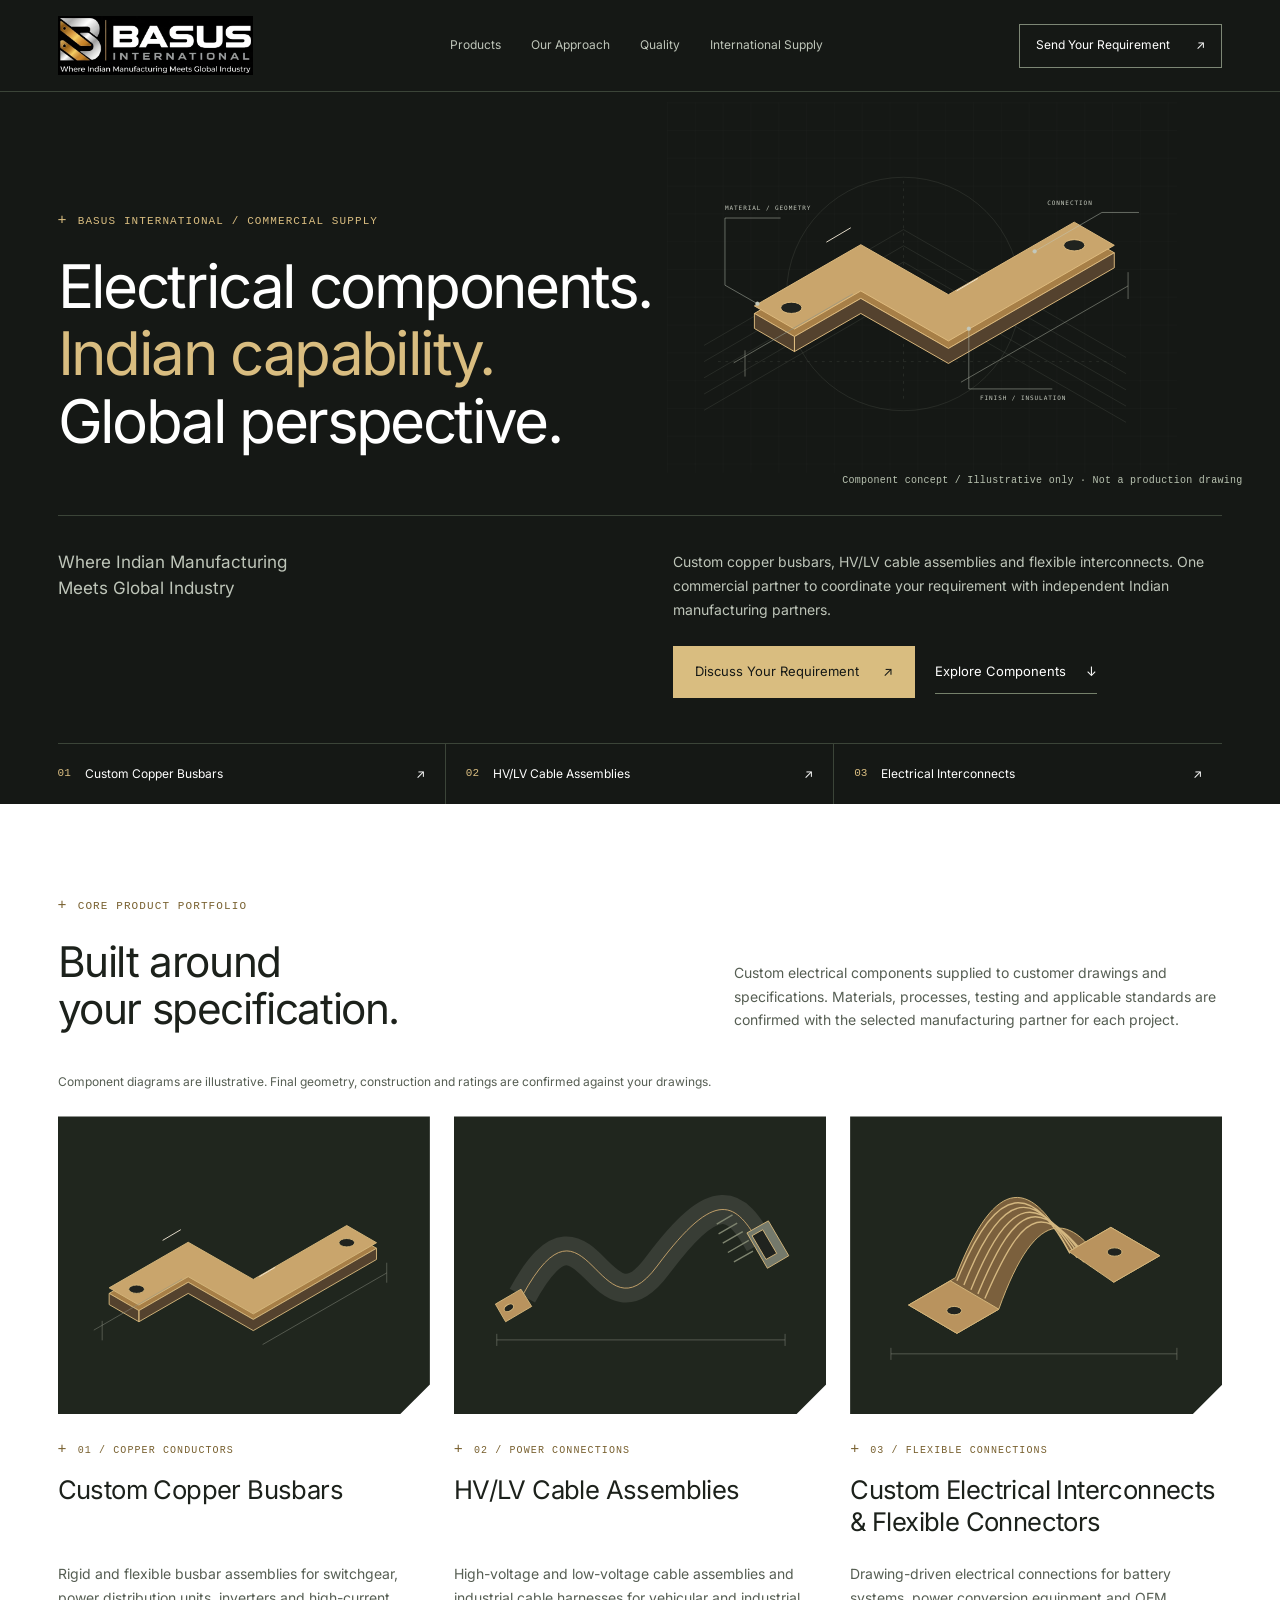
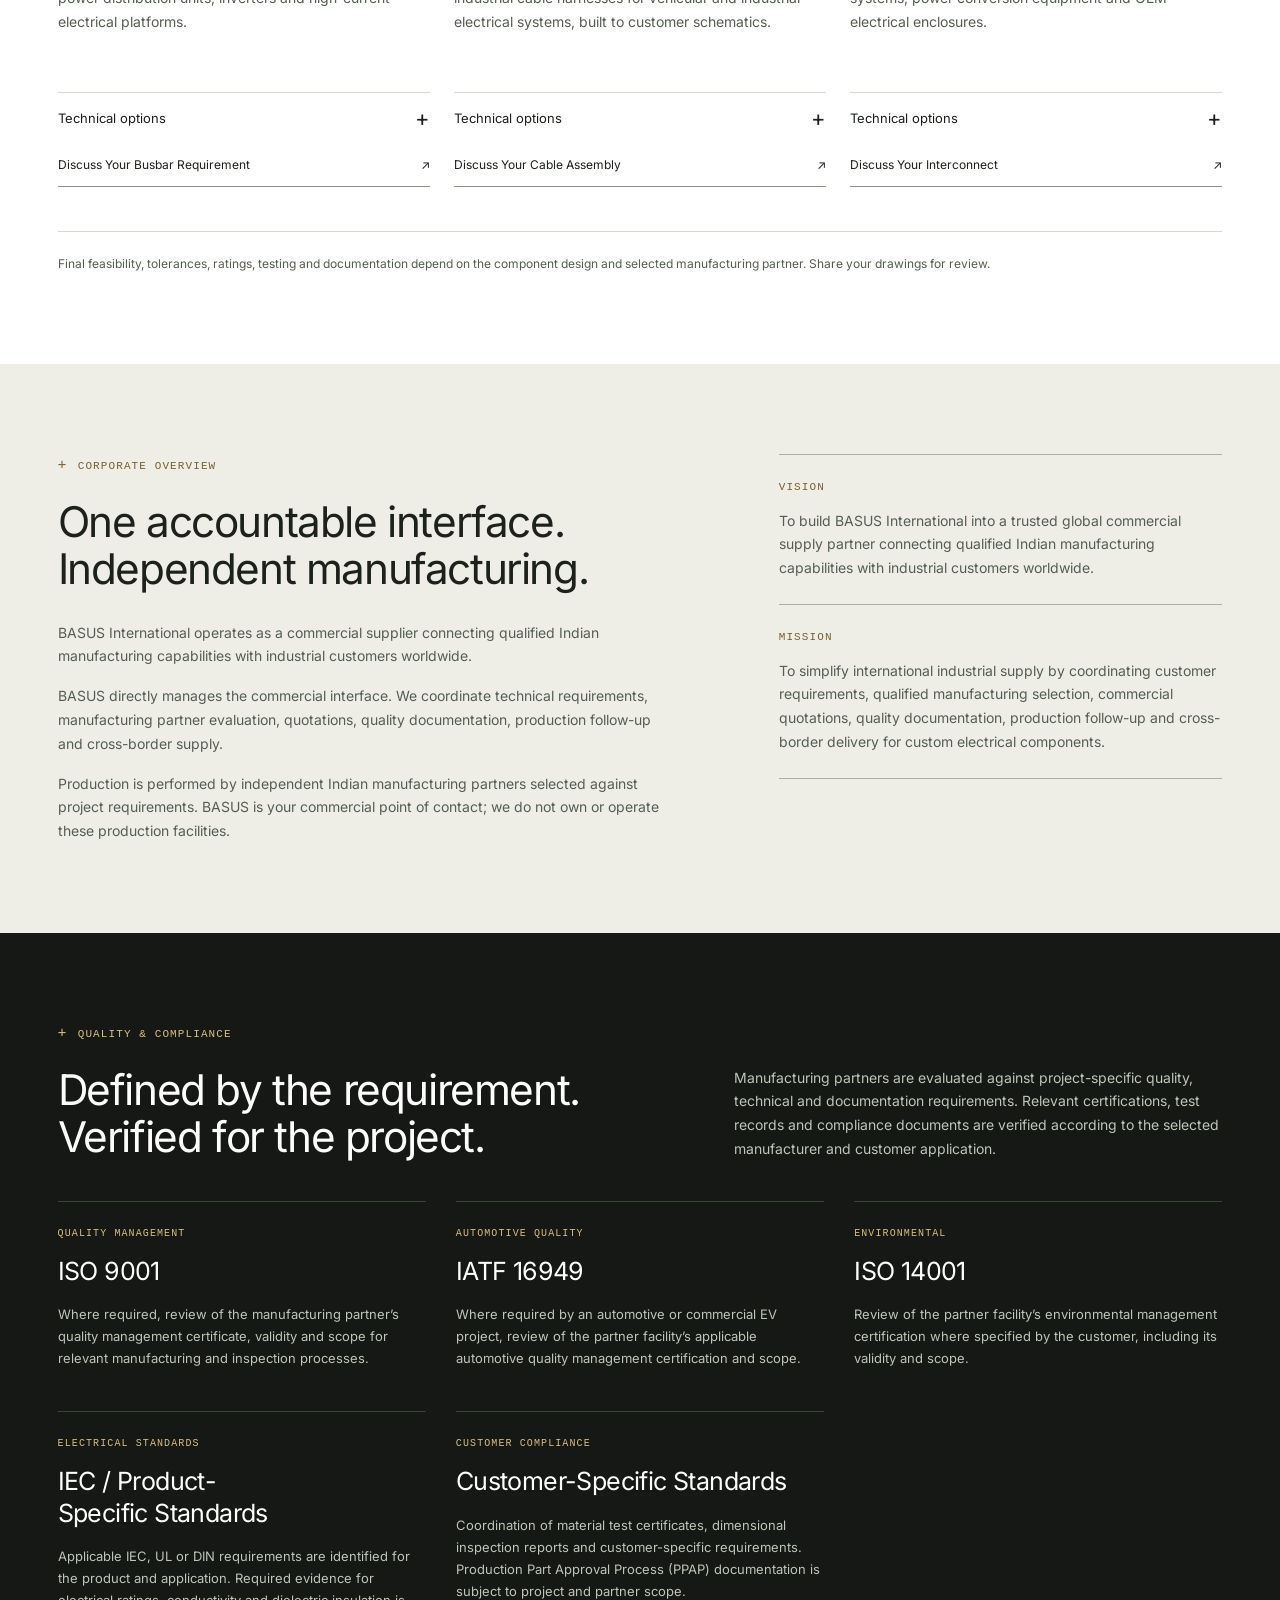
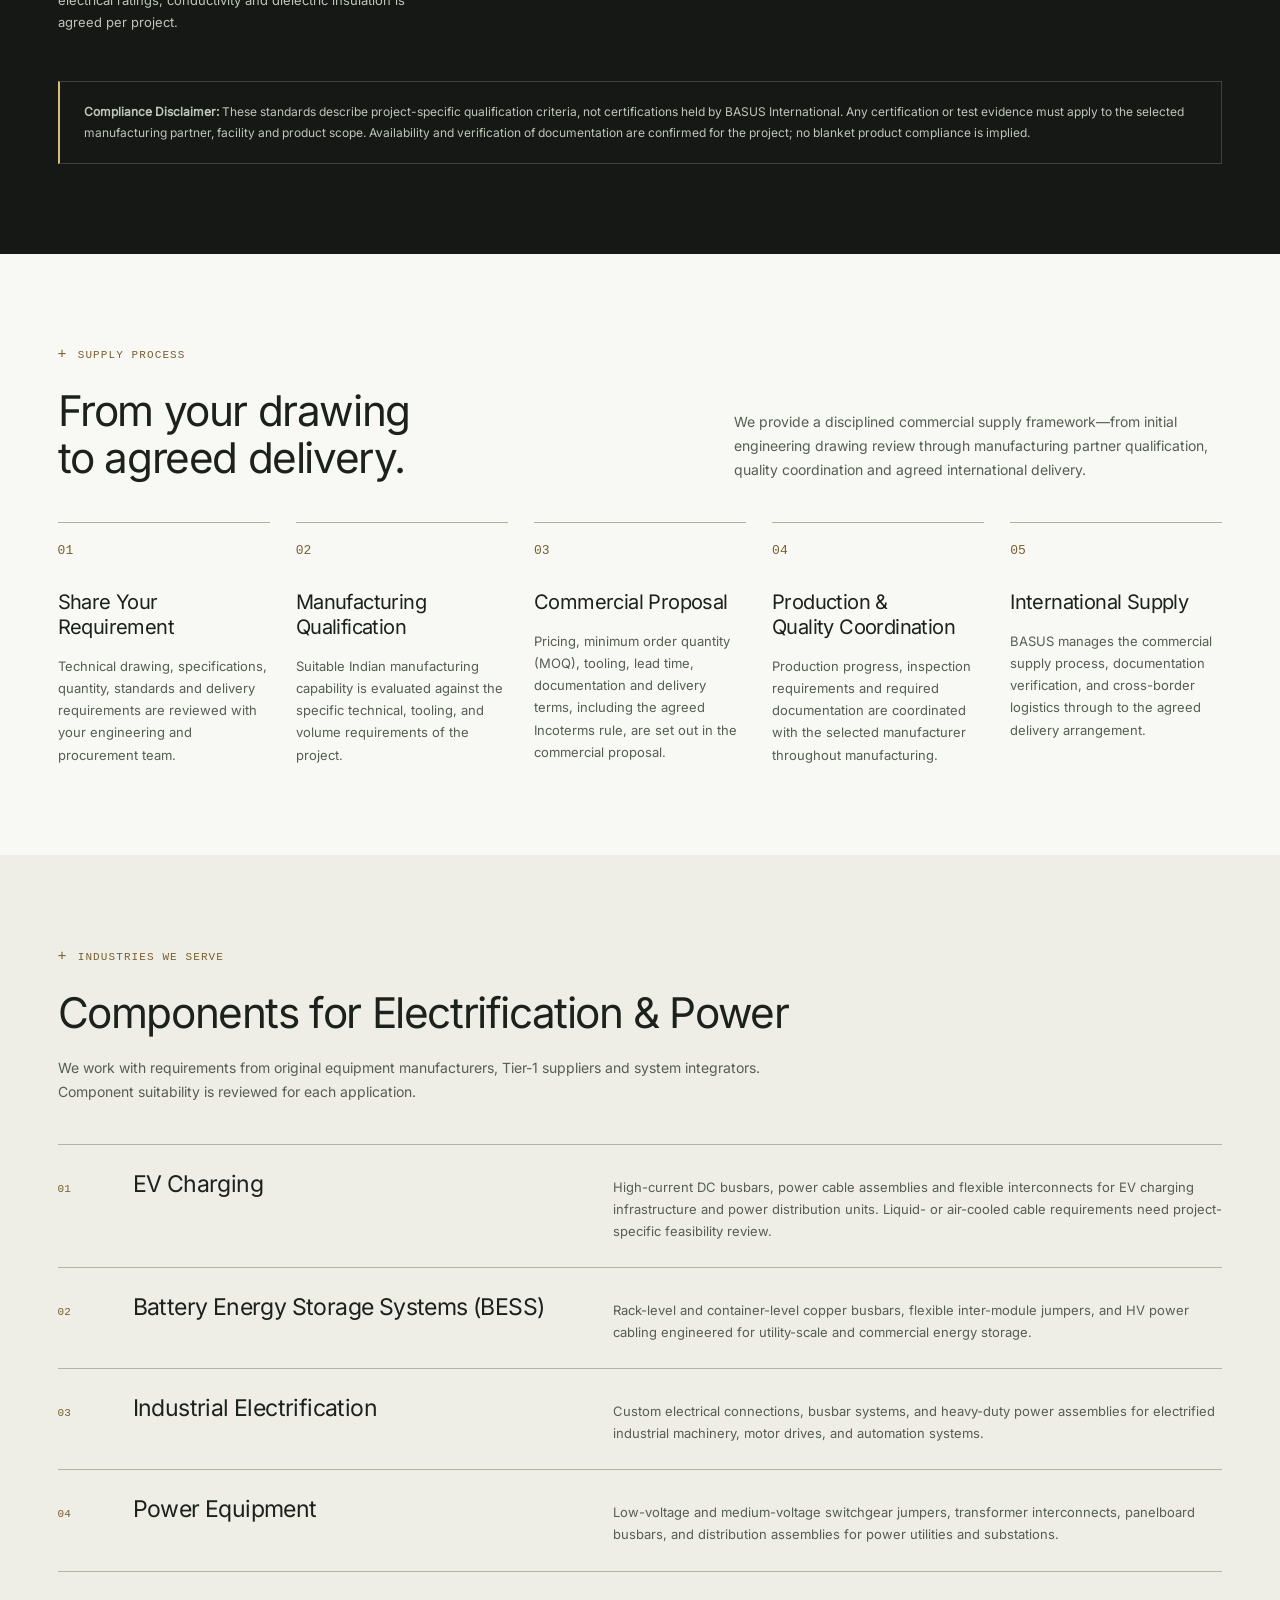
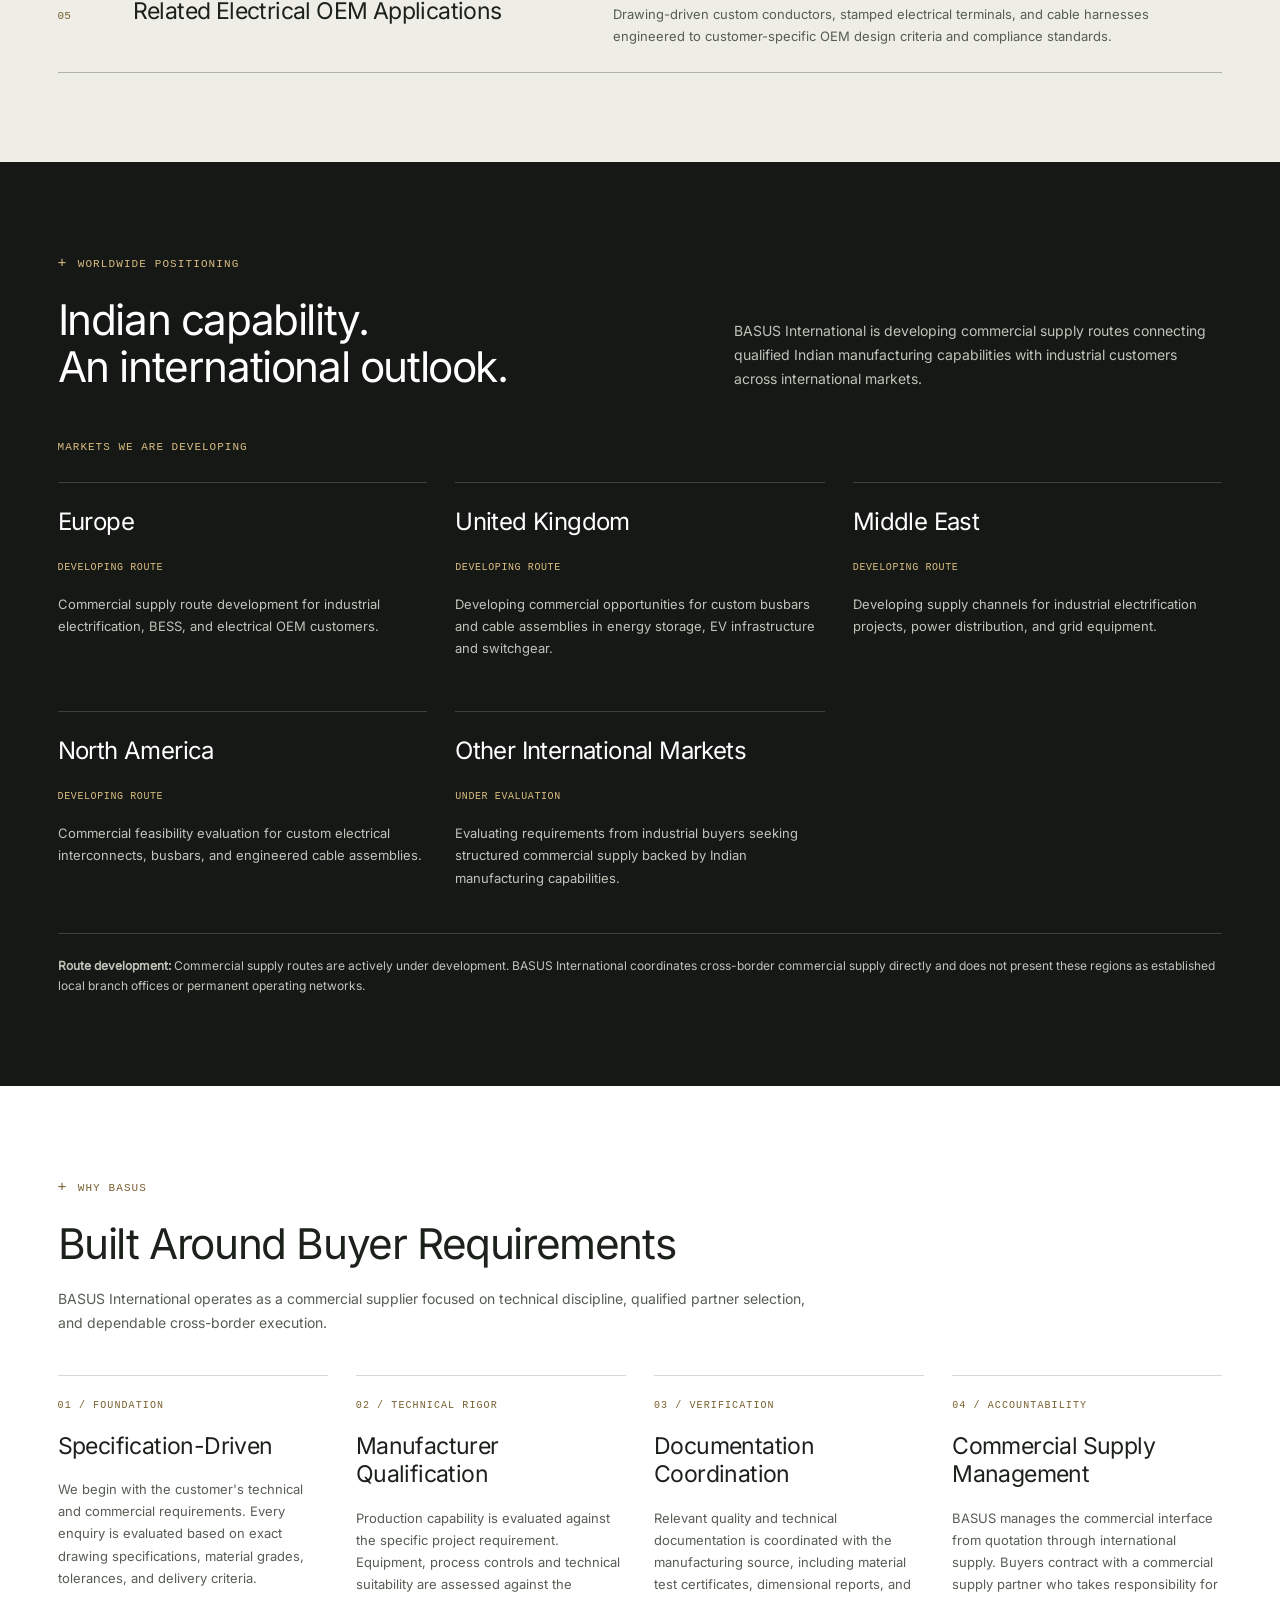
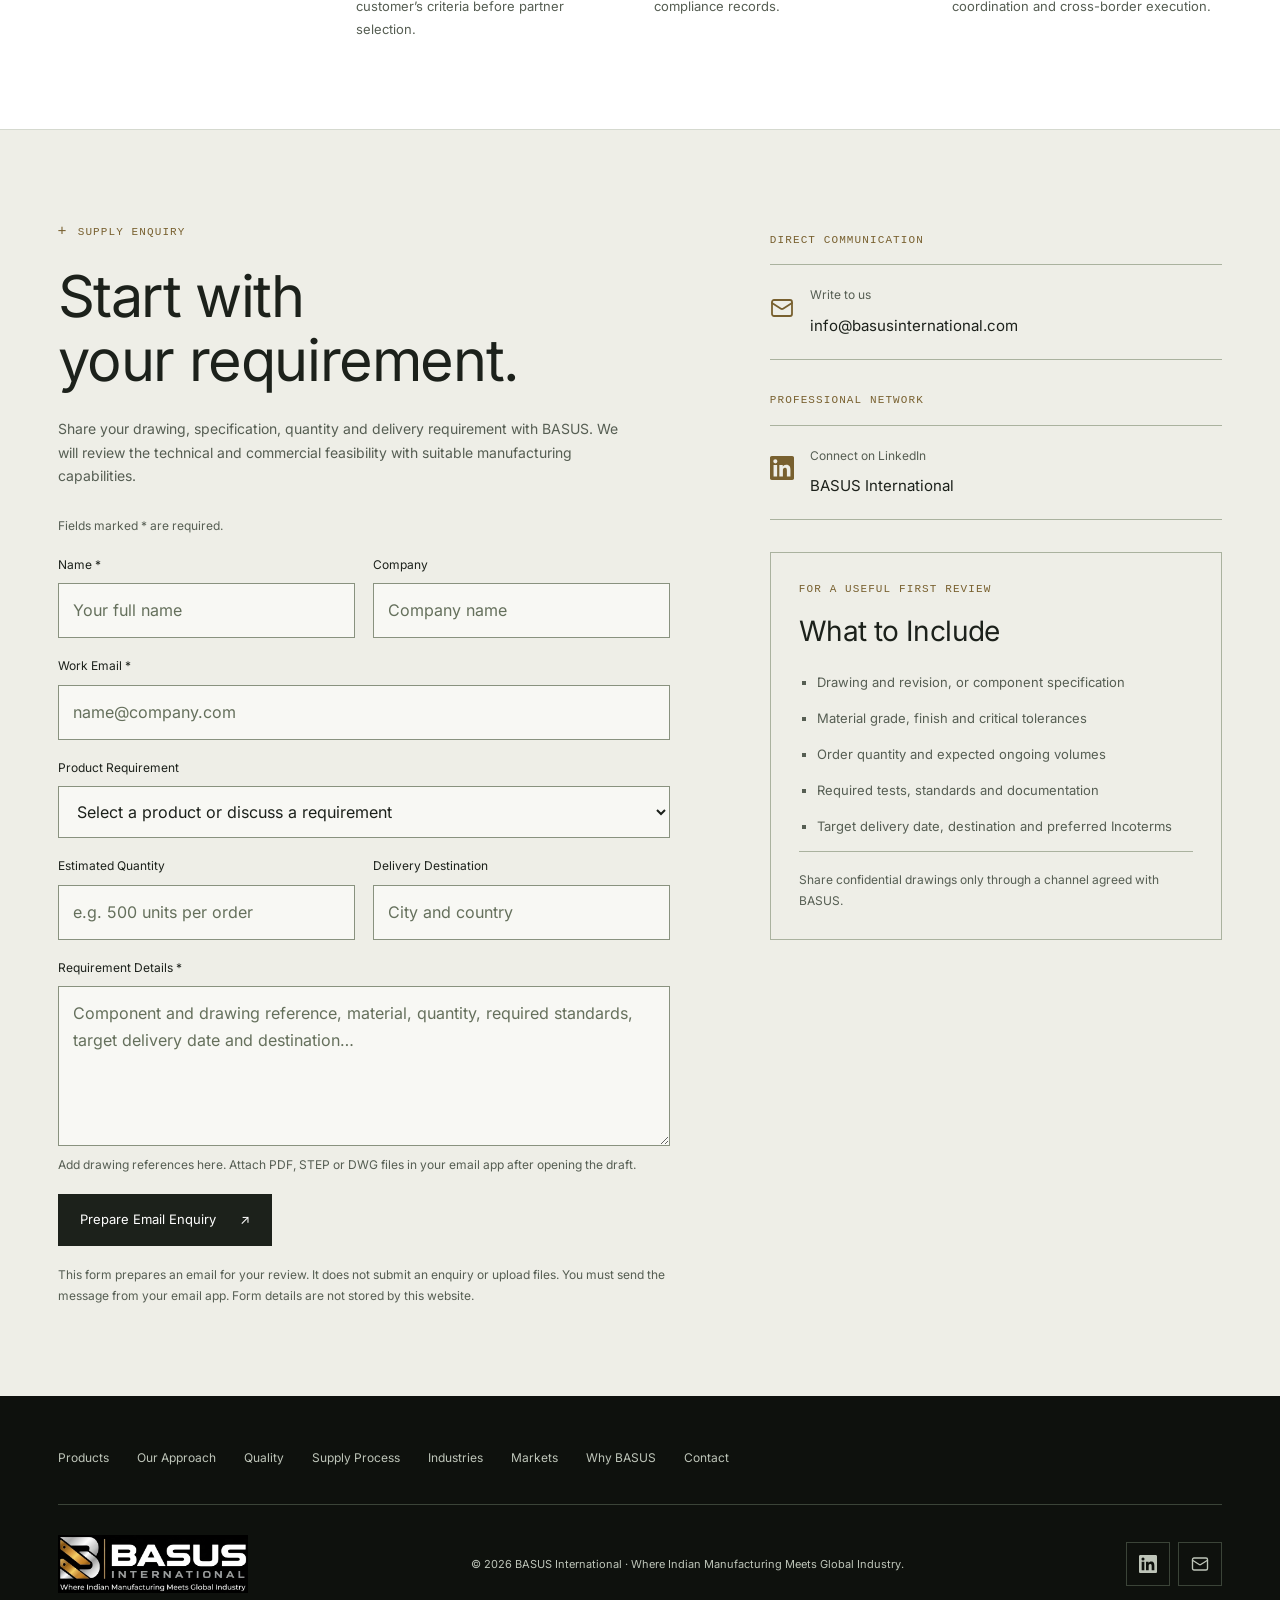
==== commit ec1504f2: "feat: redesign industrial supply website Replace unapproved AI imagery with compact technical diagra" ====
--- a/index.html
+++ b/index.html
@@ -12,18 +12,18 @@
   <meta property="og:type" content="website" />
   <meta property="og:url" content="https://basusinternational.com/" />
   <meta property="og:site_name" content="BASUS International" />
-  <meta property="og:image" content="https://basusinternational.com/assets/social-share.jpg" />
+  <meta property="og:image" content="https://basusinternational.com/assets/social-card.png" />
   <meta property="og:image:width" content="1200" />
   <meta property="og:image:height" content="630" />
   <meta property="og:image:alt" content="BASUS International — custom electrical components from Indian manufacturing partners" />
   <meta name="twitter:card" content="summary_large_image" />
   <meta name="twitter:title" content="Custom Copper Busbars &amp; Cable Assemblies | BASUS International" />
   <meta name="twitter:description" content="International commercial supplier of custom copper busbars, HV/LV cable assemblies and electrical interconnects." />
-  <meta name="twitter:image" content="https://basusinternational.com/assets/social-share.jpg" />
+  <meta name="twitter:image" content="https://basusinternational.com/assets/social-card.png" />
   <meta name="twitter:image:alt" content="BASUS International — custom electrical components from Indian manufacturing partners" />
   <link rel="icon" type="image/png" sizes="64x64" href="assets/favicon.png" />
-  <meta name="theme-color" content="#151714" />
-  <link rel="preload" href="assets/fonts/rajdhani-700.woff2" as="font" type="font/woff2" crossorigin />
+  <meta name="theme-color" content="#151815" />
+  <link rel="preload" href="assets/fonts/inter-400.woff2" as="font" type="font/woff2" crossorigin />
   <link rel="stylesheet" href="style.css" />
   <script type="application/ld+json">
   {
@@ -54,7 +54,7 @@
   <header id="nav">
     <nav class="nav-inner" aria-label="Main navigation">
       <a href="#home" class="nav-logo" aria-label="BASUS International home">
-        <img src="assets/basus-logo.webp" alt="BASUS International" width="638" height="200" />
+        <img src="assets/basus-logo-dark.webp" alt="BASUS International" width="640" height="195" />
       </a>
       <ul class="nav-links">
         <li><a href="#capabilities">Products</a></li>
@@ -82,20 +82,24 @@
        ============================================================ -->
   <section id="home" aria-labelledby="hero-title">
     <div class="hero-inner">
-      <div class="hero-text">
-        <span class="kicker">Custom Electrical Components · India</span>
-        <h1 id="hero-title">Where Indian Manufacturing Meets <span>Global Industry.</span></h1>
-        <p class="hero-sub">Custom copper busbars, HV/LV cable assemblies and electrical interconnects. Specified for your application. Coordinated through qualified Indian manufacturing partners.</p>
-        <p class="hero-model">Your commercial supply partner, from technical requirement to agreed delivery. Production is carried out by independent manufacturing partners.</p>
-        <div class="hero-actions">
-          <a href="#contact" class="btn btn-primary" id="hero-cta-primary">Send Your Requirement <span aria-hidden="true">↗</span></a>
-          <a href="#capabilities" class="text-link" id="hero-cta-secondary">Explore Our Capabilities <span aria-hidden="true">↓</span></a>
-        </div>
-      </div>
-      <figure class="hero-image">
-        <img src="assets/hero-bg.webp" srcset="assets/hero-bg-640.webp 640w, assets/hero-bg-768.webp 768w, assets/hero-bg-960.webp 960w, assets/hero-bg.webp 1200w" sizes="(max-width: 760px) calc(100vw - 40px), (max-width: 1440px) 42vw, 550px" alt="Cross-section of a copper power cable showing its conductor strands" width="1200" height="670" fetchpriority="high" />
-        <figcaption><span>Conductivity. Connection. Continuity.</span><span>Electrical components for industry</span></figcaption>
+      <div class="hero-heading">
+        <span class="kicker">BASUS International / Commercial Supply</span>
+        <h1 id="hero-title">Electrical components.<br /><span>Indian capability.</span><br />Global perspective.</h1>
+      </div>
+      <figure class="hero-visual">
+        <img src="assets/diagrams/hero.svg" alt="Concept diagram of a formed busbar, highlighting material, geometry, connection and finish" width="1100" height="800" fetchpriority="high" />
+        <figcaption>Component concept / Illustrative only · Not a production drawing</figcaption>
       </figure>
+      <div class="hero-bottom">
+        <p class="hero-tagline">Where Indian Manufacturing<br />Meets Global Industry</p>
+        <div class="hero-text">
+          <p class="hero-sub">Custom copper busbars, HV/LV cable assemblies and flexible interconnects. One commercial partner to coordinate your requirement with independent Indian manufacturing partners.</p>
+          <div class="hero-actions">
+            <a href="#contact" class="btn btn-primary" id="hero-cta-primary">Discuss Your Requirement <span aria-hidden="true">↗</span></a>
+            <a href="#capabilities" class="text-link" id="hero-cta-secondary">Explore Components <span aria-hidden="true">↓</span></a>
+          </div>
+        </div>
+      </div>
     </div>
     <div class="portfolio-index" aria-label="Explore the product portfolio">
       <a href="#copper-busbars"><span>01</span> Custom Copper Busbars <span aria-hidden="true">↗</span></a>
@@ -110,34 +114,34 @@
       <div class="focus-header">
         <div>
           <span class="kicker">Core Product Portfolio</span>
-          <h2>Three Product Lines. Your Specification.</h2>
+          <h2>Built around<br />your specification.</h2>
         </div>
         <p>Custom electrical components supplied to customer drawings and specifications. Materials, processes, testing and applicable standards are confirmed with the selected manufacturing partner for each project.</p>
       </div>
 
-      <p class="image-note">Product images illustrate component types; they are not evidence of BASUS-owned production or a specific supplied project.</p>
+      <p class="image-note">Component diagrams are illustrative. Final geometry, construction and ratings are confirmed against your drawings.</p>
       <div class="focus-list">
         <article class="product" id="copper-busbars" aria-labelledby="busbar-title">
-          <figure class="product-image"><img src="assets/busbar-pillar.webp" srcset="assets/busbar-pillar-480.webp 480w, assets/busbar-pillar-768.webp 768w, assets/busbar-pillar.webp 960w" sizes="(max-width: 760px) calc(100vw - 40px), 42vw" alt="Formed copper busbars with insulated sections and drilled connection terminals" width="960" height="717" loading="lazy" decoding="async" /></figure>
+          <figure class="product-image"><img src="assets/diagrams/busbar.svg" alt="Concept diagram of a formed busbar with two mounting holes; not a production drawing" width="800" height="600" loading="lazy" decoding="async" /></figure>
           <div class="product-copy"><span class="kicker">01 / Copper Conductors</span><h3 id="busbar-title">Custom Copper Busbars</h3>
             <p>Rigid and flexible busbar assemblies for switchgear, power distribution units, inverters and high-current electrical platforms.</p>
-            <dl class="spec-list"><div><dt>Materials</dt><dd>High-conductivity electrolytic copper: ETP and OFC. Aluminium configurations subject to specification.</dd></div><div><dt>Processing</dt><dd>CNC punching, bending and edge conditioning to customer drawings.</dd></div><div><dt>Finishing</dt><dd>Tin, silver or nickel plating; dielectric insulation as specified.</dd></div></dl>
+            <details class="technical-details"><summary>Technical options <span aria-hidden="true">+</span></summary><dl class="spec-list"><div><dt>Materials</dt><dd>High-conductivity electrolytic copper: ETP and OFC. Aluminium configurations subject to specification.</dd></div><div><dt>Processing</dt><dd>CNC punching, bending and edge conditioning to customer drawings.</dd></div><div><dt>Finishing</dt><dd>Tin, silver or nickel plating; dielectric insulation as specified.</dd></div></dl></details>
             <a href="#contact" class="text-link" data-product="Custom Copper Busbars">Discuss Your Busbar Requirement <span aria-hidden="true">↗</span></a>
           </div>
         </article>
         <article class="product" id="cable-assemblies" aria-labelledby="cable-title">
-          <figure class="product-image"><img src="assets/cable-harness-pillar.webp" srcset="assets/cable-harness-pillar-480.webp 480w, assets/cable-harness-pillar-768.webp 768w, assets/cable-harness-pillar.webp 960w" sizes="(max-width: 760px) calc(100vw - 40px), 42vw" alt="Industrial power cable assemblies with orange insulation, protective sleeving and terminal lugs" width="960" height="717" loading="lazy" decoding="async" /></figure>
+          <figure class="product-image"><img src="assets/diagrams/cable.svg" alt="Concept diagram of an industrial cable with terminal and connector; not a production drawing" width="800" height="600" loading="lazy" decoding="async" /></figure>
           <div class="product-copy"><span class="kicker">02 / Power Connections</span><h3 id="cable-title">HV/LV Cable Assemblies</h3>
             <p>High-voltage and low-voltage cable assemblies and industrial cable harnesses for vehicular and industrial electrical systems, built to customer schematics.</p>
-            <dl class="spec-list"><div><dt>Configuration</dt><dd>Conductor routing, wire gauges, shielding and heavy-duty industrial connectors.</dd></div><div><dt>Environment</dt><dd>Temperature-rated insulation and protection to the specified operating conditions.</dd></div><div><dt>Project review</dt><dd>Voltage ratings, connector interfaces and required electrical tests agreed before quotation.</dd></div></dl>
+            <details class="technical-details"><summary>Technical options <span aria-hidden="true">+</span></summary><dl class="spec-list"><div><dt>Configuration</dt><dd>Conductor routing, wire gauges, shielding and heavy-duty industrial connectors.</dd></div><div><dt>Environment</dt><dd>Temperature-rated insulation and protection to the specified operating conditions.</dd></div><div><dt>Project review</dt><dd>Voltage ratings, connector interfaces and required electrical tests agreed before quotation.</dd></div></dl></details>
             <a href="#contact" class="text-link" data-product="HV/LV Cable Assemblies">Discuss Your Cable Assembly <span aria-hidden="true">↗</span></a>
           </div>
         </article>
         <article class="product" id="interconnects" aria-labelledby="interconnect-title">
-          <figure class="product-image"><img src="assets/interconnect-pillar.webp" srcset="assets/interconnect-pillar-480.webp 480w, assets/interconnect-pillar-768.webp 768w, assets/interconnect-pillar.webp 960w" sizes="(max-width: 760px) calc(100vw - 40px), 42vw" alt="Braided copper flexible connectors with flat mounting terminals" width="960" height="717" loading="lazy" decoding="async" /></figure>
+          <figure class="product-image"><img src="assets/diagrams/interconnect.svg" alt="Concept diagram of a flexible copper connection with mounting terminals; not a production drawing" width="800" height="600" loading="lazy" decoding="async" /></figure>
           <div class="product-copy"><span class="kicker">03 / Flexible Connections</span><h3 id="interconnect-title">Custom Electrical Interconnects &amp; Flexible Connectors</h3>
             <p>Drawing-driven electrical connections for battery systems, power conversion equipment and OEM electrical enclosures.</p>
-            <dl class="spec-list"><div><dt>Component types</dt><dd>Laminated copper connectors, braided flexible jumpers and press-fit contact terminals.</dd></div><div><dt>Design inputs</dt><dd>Thermal expansion, mechanical vibration and dynamic stresses in the intended application.</dd></div><div><dt>Specification</dt><dd>Material, current rating, connection geometry and environmental requirements reviewed per project.</dd></div></dl>
+            <details class="technical-details"><summary>Technical options <span aria-hidden="true">+</span></summary><dl class="spec-list"><div><dt>Component types</dt><dd>Flexible copper braids, laminated copper foil connectors, press-welded terminals and press-fit contact terminals; subject to drawing and manufacturing partner review.</dd></div><div><dt>Design inputs</dt><dd>Thermal expansion, mechanical vibration and dynamic stresses in the intended application.</dd></div><div><dt>Specification</dt><dd>Material, current rating, connection geometry and environmental requirements reviewed per project.</dd></div></dl></details>
             <a href="#contact" class="text-link" data-product="Electrical Interconnects & Flexible Connectors">Discuss Your Interconnect <span aria-hidden="true">↗</span></a>
           </div>
         </article>
@@ -152,7 +156,7 @@
 
         <div class="about-copy">
           <span class="kicker">Corporate Overview</span>
-          <h2>One Commercial Partner. Qualified Manufacturing Capability.</h2>
+          <h2>One accountable interface.<br />Independent manufacturing.</h2>
           <div>
             <p>BASUS International operates as a commercial supplier connecting qualified Indian manufacturing capabilities with industrial customers worldwide.</p>
             <p>BASUS directly manages the commercial interface. We coordinate technical requirements, manufacturing partner evaluation, quotations, quality documentation, production follow-up and cross-border supply.</p>
@@ -183,7 +187,7 @@
       <div class="focus-header">
         <div>
           <span class="kicker">Quality &amp; Compliance</span>
-          <h2>Quality Starts with the Requirement.</h2>
+          <h2>Defined by the requirement.<br />Verified for the project.</h2>
         </div>
         <p>Manufacturing partners are evaluated against project-specific quality, technical and documentation requirements. Relevant certifications, test records and compliance documents are verified according to the selected manufacturer and customer application.</p>
       </div>
@@ -235,7 +239,7 @@
       <div class="process-header">
         <div>
           <span class="kicker">Supply Process</span>
-          <h2>How BASUS Manages Your Supply Requirement</h2>
+          <h2>From your drawing<br />to agreed delivery.</h2>
         </div>
         <p>We provide a disciplined commercial supply framework—from initial engineering drawing review through manufacturing partner qualification, quality coordination and agreed international delivery.</p>
       </div>
@@ -327,22 +331,12 @@
       <div class="markets-header">
         <div>
           <span class="kicker">Worldwide Positioning</span>
-          <h2>Indian Capability. International Perspective.</h2>
+          <h2>Indian capability.<br />An international outlook.</h2>
         </div>
         <p>BASUS International is developing commercial supply routes connecting qualified Indian manufacturing capabilities with industrial customers across international markets.</p>
       </div>
 
       <div class="markets-display">
-        <div class="markets-map-container">
-          <img
-            src="assets/global-supply-map.webp"
-            alt="Illustrative world map of target markets; commercial supply routes are under development"
-            class="markets-map-img" decoding="async"
-            width="1200"
-            height="670"
-            loading="lazy"
-          />
-        </div>
 
         <div class="markets-label-row">
           <span class="markets-badge-sub">Markets We Are Developing</span>
@@ -443,7 +437,7 @@
         <div>
           <div class="contact-intro">
             <span class="kicker">Supply Enquiry</span>
-            <h2>Let’s Review Your Component Requirement.</h2>
+            <h2>Start with<br />your requirement.</h2>
             <p>Share your drawing, specification, quantity and delivery requirement with BASUS. We will review the technical and commercial feasibility with suitable manufacturing capabilities.</p>
           </div>
 
@@ -455,6 +449,10 @@
             </div>
             <div class="fg"><label for="email">Work Email *</label><input type="email" id="email" name="email" required autocomplete="email" maxlength="254" placeholder="name@company.com" /></div>
             <div class="fg"><label for="product">Product Requirement</label><select id="product" name="product"><option value="">Select a product or discuss a requirement</option><option>Custom Copper Busbars</option><option>HV/LV Cable Assemblies</option><option>Electrical Interconnects &amp; Flexible Connectors</option><option>Multiple Product Lines</option></select></div>
+            <div class="form-row">
+              <div class="fg"><label for="quantity">Estimated Quantity</label><input id="quantity" name="quantity" maxlength="150" placeholder="e.g. 500 units per order" /></div>
+              <div class="fg"><label for="destination">Delivery Destination</label><input id="destination" name="destination" maxlength="200" placeholder="City and country" /></div>
+            </div>
             <div class="fg"><label for="message">Requirement Details *</label><textarea id="message" name="message" required maxlength="4000" aria-describedby="message-help" placeholder="Component and drawing reference, material, quantity, required standards, target delivery date and destination…"></textarea><p id="message-help" class="field-help">Add drawing references here. Attach PDF, STEP or DWG files in your email app after opening the draft.</p></div>
             <div class="form-actions"><button type="submit" class="btn btn-primary" id="form-submit" disabled>Prepare Email Enquiry <span aria-hidden="true">↗</span></button></div>
             <p class="form-note" id="form-note">This form prepares an email for your review. It does not submit an enquiry or upload files. You must send the message from your email app. Form details are not stored by this website.</p>
--- a/style.css
+++ b/style.css
@@ -1,274 +1,283 @@
-/* BASUS International — restrained industrial identity, no runtime dependencies. */
+/* BASUS — technical editorial design, static and dependency-free. */
 @font-face { font-family: Inter; src: url('assets/fonts/inter-400.woff2') format('woff2'); font-weight: 400; font-display: swap; }
-@font-face { font-family: Rajdhani; src: url('assets/fonts/rajdhani-700.woff2') format('woff2'); font-weight: 700; font-display: swap; }
 :root {
-  --bg: #faf9f6; --white: #fff; --bg-alt: #eeede7; --dark: #151714;
-  --ink: #1b1e19; --muted: #555a52; --light-text: #c5c8bf; --rule: #d7d9cf; --dark-rule: #3c4037;
-  --gold: #826020; --gold-light: #d5b472; --max-w: 1200px; --nav-h: 100px;
-  --px: clamp(20px, 5vw, 80px); --py: clamp(64px, 7.5vw, 108px);
-  --head: Rajdhani, 'Arial Narrow', sans-serif; --body: Inter, 'Segoe UI', sans-serif;
+  --bg: #f8f8f4; --white: #fff; --bg-alt: #eeeee7; --dark: #151815; --ink: #1c211b;
+  --muted: #565e53; --light-text: #bec5b9; --rule: #d5d9cf; --dark-rule: #3b4438;
+  --gold: #78602f; --gold-light: #d9bd80; --max-w: 1320px; --nav-h: 92px;
+  --px: clamp(20px, 4.5vw, 80px); --py: clamp(60px, 7vw, 104px);
+  --body: Inter, 'Segoe UI', sans-serif; --head: var(--body);
 }
 *, *::before, *::after { box-sizing: border-box; }
 * { margin: 0; }
-html { scroll-behavior: smooth; scroll-padding-top: calc(var(--nav-h) + 24px); -webkit-text-size-adjust: 100%; }
-body { font: 400 16px/1.75 var(--body); color: var(--ink); background: var(--bg); }
+html { scroll-behavior: smooth; scroll-padding-top: calc(var(--nav-h) + 20px); -webkit-text-size-adjust: 100%; }
+body { font: 400 16px/1.7 var(--body); color: var(--ink); background: var(--bg); }
 img { display: block; max-width: 100%; height: auto; }
-a { color: inherit; text-decoration: none; text-underline-offset: 5px; }
-button, input, textarea, select { font: inherit; }
-button, select { cursor: pointer; }
+a { color: inherit; text-decoration: none; text-underline-offset: 6px; }
+button, input, select, textarea { font: inherit; }
+button, select, summary { cursor: pointer; }
 button { border: 0; }
 [hidden] { display: none !important; }
-a, button, input, select, textarea { -webkit-tap-highlight-color: transparent; }
 :focus-visible { outline: 3px solid var(--gold); outline-offset: 5px; }
-#markets :focus-visible, #why :focus-visible, footer :focus-visible { outline-color: var(--gold-light); }
-::selection { color: var(--ink); background: #ead8b2; }
-h1, h2, h3 { font-family: var(--head); font-weight: 700; line-height: 1.12; text-wrap: balance; }
-h1 { font-size: clamp(44px, 4.3vw, 65px); letter-spacing: -1.5px; }
-h2 { font-size: clamp(34px, 3.15vw, 46px); letter-spacing: -.6px; }
-h3 { font-size: 26px; }
+#home :focus-visible, #nav :focus-visible, #quality :focus-visible, #markets :focus-visible, footer :focus-visible { outline-color: var(--gold-light); }
+::selection { background: var(--gold-light); color: var(--dark); }
+h1, h2, h3 { font-family: var(--head); font-weight: 400; line-height: 1.12; letter-spacing: -1.4px; text-wrap: balance; }
+h1 { font-size: clamp(46px, 4.7vw, 74px); }
+h2 { font-size: clamp(34px, 3.3vw, 50px); }
+h3 { font-size: 24px; letter-spacing: -.6px; line-height: 1.25; }
 p { color: var(--muted); }
 p + p { margin-top: 16px; }
-ul { padding: 0; list-style: none; }
+ul { list-style: none; padding: 0; }
 section { padding: var(--py) var(--px); }
 section[id], article[id] { scroll-margin-top: 16px; }
-.wrap { max-width: var(--max-w); margin: 0 auto; }
-.kicker, .ci-label, .wc-kicker, .qc-tag, .vm-badge { display: block; color: var(--gold); font-size: 12px; font-weight: 600; letter-spacing: 1.5px; line-height: 1.5; text-transform: uppercase; margin-bottom: 18px; }
-.btn { display: inline-flex; justify-content: center; align-items: center; gap: 22px; min-height: 52px; padding: 13px 22px; font-size: 14px; font-weight: 600; line-height: 1.5; border: 1px solid transparent; border-radius: 2px; transition: background .18s, border-color .18s; }
-.btn-primary { color: var(--white); background: var(--dark); border-color: var(--dark); }
-.btn-primary:hover { background: #343b2d; border-color: #343b2d; }
-.btn-secondary { background: transparent; color: var(--ink); border-color: #8b9084; }
-.btn-secondary:hover { border-color: var(--ink); background: var(--bg-alt); }
-.btn:disabled { opacity: .55; cursor: not-allowed; }
-.text-link { display: inline-flex; align-items: center; gap: 22px; min-height: 44px; font-size: 14px; font-weight: 600; border-bottom: 1px solid #aaa28b; }
-.text-link:hover { color: var(--gold); border-color: var(--gold); }
-.skip-link { position: fixed; top: 10px; left: -10000px; padding: 12px 20px; background: var(--white); z-index: 110; }
+.wrap { max-width: var(--max-w); margin: auto; }
+.kicker, .ci-label, .qc-tag, .vm-badge, .wc-kicker { display: block; color: var(--gold); font: 11px/1.6 ui-monospace, SFMono-Regular, Consolas, monospace; letter-spacing: 1.1px; text-transform: uppercase; margin-bottom: 20px; }
+.kicker::before { content: '+'; display: inline-block; margin-right: 10px; font-size: 15px; }
+.btn { display: inline-flex; align-items: center; justify-content: center; gap: 24px; padding: 15px 21px; min-height: 52px; border: 1px solid transparent; font-size: 13px; line-height: 1.5; transition: background .18s, color .18s; }
+.btn-primary { background: var(--ink); color: var(--white); }
+.btn-primary:hover { background: #343d2e; }
+.btn-secondary { background: transparent; border-color: #858f7d; color: var(--ink); }
+.btn-secondary:hover { background: var(--bg-alt); }
+.btn:disabled { opacity: .5; cursor: not-allowed; }
+.text-link { display: inline-flex; align-items: center; justify-content: space-between; gap: 20px; padding: 10px 0; min-height: 44px; border-bottom: 1px solid #8c947f; font-size: 13px; }
+.text-link:hover { color: var(--gold); }
+.skip-link { position: fixed; z-index: 120; left: -10000px; top: 10px; padding: 12px 20px; color: var(--ink); background: var(--white); }
 .skip-link:focus { left: 20px; }
 .no-js-note { margin-top: var(--nav-h); padding: 16px var(--px); background: var(--bg-alt); }
 .no-js-note a, noscript a { text-decoration: underline; }
-/* Fixed, opaque header: consistent readability above every section. */
-#nav { position: fixed; inset: 0 0 auto; z-index: 100; height: var(--nav-h); background: var(--white); border-bottom: 1px solid var(--rule); }
-.nav-inner { height: 100%; max-width: calc(var(--max-w) + 2 * var(--px)); padding: 0 var(--px); margin: auto; display: flex; align-items: center; gap: 30px; justify-content: space-between; }
-.nav-logo { flex-shrink: 0; width: 215px; }
-.nav-logo img { width: 100%; height: auto; }
-.nav-links { display: flex; align-items: center; gap: clamp(18px, 2vw, 30px); }
-.nav-links a { display: flex; align-items: center; min-height: 44px; font-size: 13px; color: var(--muted); }
-.nav-links a:hover, .nav-links a[aria-current] { color: var(--ink); text-decoration: underline; text-decoration-color: var(--gold); }
-.nav-cta { display: inline-flex; align-items: center; justify-content: center; gap: 15px; min-height: 46px; padding: 10px 17px; border: 1px solid var(--rule); font-size: 13px; font-weight: 600; }
-.nav-cta:hover { border-color: var(--gold); }
-.nav-burger { display: none; height: 46px; width: 46px; padding: 12px; background: var(--bg); flex-direction: column; justify-content: center; gap: 5px; }
-.nav-burger span { display: block; height: 2px; width: 22px; background: var(--ink); }
-#nav-mobile { position: absolute; top: 100%; left: 0; right: 0; padding: 18px var(--px) 28px; background: var(--white); border-bottom: 1px solid var(--rule); max-height: calc(100dvh - var(--nav-h)); overflow-y: auto; }
-#nav-mobile a { display: block; padding: 11px 0; border-bottom: 1px solid var(--rule); font-size: 16px; }
-/* Hero: real component imagery, native links and a visible product index. */
-#home { padding-top: calc(var(--nav-h) + 48px); padding-bottom: 0; background: var(--white); }
-.hero-inner { display: grid; grid-template-columns: 1.05fr 1fr; gap: clamp(32px, 5vw, 72px); max-width: var(--max-w); margin: auto; align-items: center; padding-bottom: 48px; }
-.hero-text { padding: 14px 0; }
-.hero-text .kicker { margin-bottom: 22px; font-size: 11px; }
-#hero-title { max-width: 620px; }
-#hero-title span { color: var(--gold); }
-.hero-sub { margin-top: 25px; color: var(--ink); font-size: 17px; line-height: 1.8; max-width: 570px; }
-.hero-model { margin-top: 16px; font-size: 14px; line-height: 1.8; max-width: 550px; }
-.hero-actions { display: flex; align-items: center; gap: 18px 24px; flex-wrap: wrap; margin-top: 28px; }
-.hero-actions .text-link { font-size: 13px; gap: 12px; }
-.hero-image { position: relative; background: #191c19; min-width: 0; align-self: stretch; display: flex; flex-direction: column; }
-.hero-image img { width: 100%; flex: 1; min-height: 0; aspect-ratio: 1.05; object-fit: cover; }
-.hero-image figcaption { display: flex; flex-wrap: wrap; gap: 6px; justify-content: space-between; padding: 16px 20px; color: var(--light-text); font-size: 10px; letter-spacing: .4px; line-height: 1.6; }
-.hero-image figcaption span:first-child { color: var(--gold-light); }
-.portfolio-index { max-width: var(--max-w); margin: auto; display: grid; grid-template-columns: repeat(3, 1fr); border-top: 1px solid var(--rule); }
-.portfolio-index a { display: flex; align-items: center; gap: 14px; padding: 23px 24px; font-size: 14px; border-right: 1px solid var(--rule); }
+#nav { position: fixed; inset: 0 0 auto; z-index: 100; height: var(--nav-h); background: var(--dark); color: var(--white); border-bottom: 1px solid var(--dark-rule); }
+.nav-inner { max-width: calc(var(--max-w) + 2 * var(--px)); height: 100%; margin: auto; padding: 0 var(--px); display: flex; align-items: center; gap: 32px; justify-content: space-between; }
+.nav-logo { display: block; flex-shrink: 0; width: 195px; }
+.nav-logo img { width: 100%; }
+.nav-links { display: flex; align-items: center; gap: 30px; }
+.nav-links a { display: flex; align-items: center; min-height: 44px; font-size: 12px; color: var(--light-text); }
+.nav-links a:hover, .nav-links a[aria-current] { color: var(--white); text-decoration: underline; text-decoration-color: var(--gold-light); }
+.nav-cta { display: inline-flex; justify-content: center; align-items: center; gap: 26px; min-height: 44px; padding: 10px 16px; border: 1px solid #7d8775; font-size: 12px; }
+.nav-cta:hover { background: var(--gold-light); color: var(--dark); }
+.nav-burger { display: none; flex-shrink: 0; width: 46px; height: 46px; padding: 12px; background: #293025; flex-direction: column; justify-content: center; gap: 5px; }
+.nav-burger span { display: block; width: 22px; height: 2px; background: var(--white); }
+#nav-mobile { position: absolute; inset: 100% 0 auto; background: var(--dark); border-bottom: 1px solid var(--dark-rule); padding: 16px var(--px) 28px; max-height: calc(100dvh - var(--nav-h)); overflow-y: auto; }
+#nav-mobile a { display: block; padding: 12px 0; border-bottom: 1px solid var(--dark-rule); font-size: 16px; }
+/* The concept drawing supports the copy; it does not imply a real product or factory. */
+#home { padding-top: calc(var(--nav-h) + 45px); padding-bottom: 0; background: var(--dark); color: var(--white); }
+.hero-inner { max-width: var(--max-w); margin: auto; position: relative; }
+.hero-heading { position: relative; z-index: 1; padding: 72px 0 60px; width: 68%; }
+#home .kicker { color: var(--gold-light); }
+#hero-title { max-width: 850px; text-wrap: initial; letter-spacing: -2.6px; }
+#hero-title span { color: var(--gold-light); }
+.hero-visual { position: absolute; right: -20px; top: -35px; width: 55%; pointer-events: none; }
+.hero-visual img { width: 100%; height: min(29vw, 440px); object-fit: contain; }
+.hero-visual figcaption { color: #b8c2b0; font: 10px/1.6 ui-monospace, monospace; text-align: right; letter-spacing: .25px; }
+.hero-bottom { position: relative; z-index: 1; display: grid; grid-template-columns: 1fr 1fr; gap: 65px; padding: 34px 0 45px; border-top: 1px solid var(--dark-rule); }
+.hero-tagline { color: var(--light-text); font-size: 17px; line-height: 1.5; }
+.hero-sub { color: var(--light-text); font-size: 14px; max-width: 590px; }
+.hero-actions { display: flex; flex-wrap: wrap; align-items: center; gap: 20px; margin-top: 24px; }
+#home .btn-primary { background: var(--gold-light); color: var(--dark); }
+#home .btn-primary:hover { background: #f0d6a1; }
+#home .text-link { border-color: #75816b; color: var(--white); }
+.portfolio-index { max-width: var(--max-w); margin: auto; display: grid; grid-template-columns: repeat(3, 1fr); border-top: 1px solid var(--dark-rule); }
+.portfolio-index a { display: flex; align-items: center; gap: 14px; padding: 20px; border-right: 1px solid var(--dark-rule); font-size: 12px; }
 .portfolio-index a:first-child { padding-left: 0; }
 .portfolio-index a:last-child { border-right: 0; }
-.portfolio-index a span:first-child { color: var(--gold); font-size: 12px; }
+.portfolio-index a span:first-child { color: var(--gold-light); font-family: ui-monospace, monospace; font-size: 11px; }
 .portfolio-index a span:last-child { margin-left: auto; }
-.portfolio-index a:hover { color: var(--gold); }
-/* Products: alternate technical dossiers rather than repeated small cards. */
-.focus-header, .process-header, .markets-header { display: grid; grid-template-columns: 1fr 1fr; gap: 70px; align-items: end; margin-bottom: 38px; }
-.focus-header p, .process-header p, .markets-header p { font-size: 15px; }
-.image-note { font-size: 12px; margin-bottom: 24px; max-width: 850px; }
-.product { display: grid; grid-template-columns: .95fr 1.05fr; gap: clamp(30px, 5vw, 70px); padding: 44px 0; border-top: 1px solid var(--rule); align-items: center; }
-.product:nth-child(even) .product-image { order: 2; }
-.product:nth-child(even) .product-copy { order: 1; }
-.product-image { background: #242823; }
-.product-image img { width: 100%; aspect-ratio: 1.34; object-fit: cover; }
-.product-copy .kicker { font-size: 11px; margin-bottom: 13px; }
-.product-copy h3 { font-size: clamp(29px, 2.8vw, 38px); margin-bottom: 15px; }
-.product-copy > p { font-size: 15px; }
-.spec-list { margin: 20px 0 18px; }
-.spec-list > div { display: grid; grid-template-columns: 108px 1fr; gap: 16px; padding: 11px 0; border-top: 1px solid var(--rule); font-size: 13px; line-height: 1.7; }
-.spec-list dt { font-weight: 600; }
+.portfolio-index a:hover { color: var(--gold-light); }
+.focus-header, .process-header, .markets-header { display: grid; grid-template-columns: 1.2fr 1fr; gap: 90px; align-items: end; margin-bottom: 40px; }
+.focus-header p, .process-header p, .markets-header p { max-width: 530px; font-size: 14px; }
+#capabilities { background: var(--white); }
+.image-note { margin-bottom: 24px; font-size: 12px; }
+.focus-list { display: grid; grid-template-columns: repeat(3, minmax(0, 1fr)); gap: 24px; align-items: start; }
+.product { min-width: 0; }
+.product-image { background: #20261e; clip-path: polygon(0 0,100% 0,100% 90%,92% 100%,0 100%); }
+.product-image img { width: 100%; aspect-ratio: 1.25; object-fit: contain; transition: transform .3s; }
+.product:hover .product-image img { transform: translateY(-5px); }
+.product-copy { padding-top: 24px; }
+.product-copy .kicker { font-size: 10px; margin-bottom: 12px; }
+.product-copy h3 { font-size: clamp(23px, 2vw, 30px); min-height: 76px; margin-bottom: 12px; }
+.product-copy > p { font-size: 14px; min-height: 110px; }
+.product-copy .text-link { width: 100%; font-size: 12px; }
+.technical-details { border-top: 1px solid var(--rule); margin-top: 20px; }
+.technical-details summary { display: flex; align-items: center; justify-content: space-between; list-style: none; padding: 14px 0; font-size: 13px; }
+.technical-details summary::-webkit-details-marker { display: none; }
+.technical-details summary span { font-size: 22px; line-height: 1; }
+.technical-details[open] summary span { transform: rotate(45deg); }
+.spec-list > div { border-top: 1px solid var(--rule); padding: 12px 0; font-size: 13px; }
+.spec-list dt { margin-bottom: 5px; color: var(--ink); }
 .spec-list dd { color: var(--muted); margin: 0; }
-.product-copy .text-link { font-size: 13px; }
-.technical-note { padding: 21px 24px; border-left: 2px solid var(--gold); background: var(--bg-alt); font-size: 13px; }
-/* Commercial model and quality are concrete reading surfaces. */
-#about { background: var(--bg-alt); border-block: 1px solid var(--rule); }
-.about-grid { display: grid; grid-template-columns: 1.15fr .85fr; gap: clamp(32px, 6vw, 90px); align-items: start; }
-.about-copy h2 { margin-bottom: 26px; }
-.about-copy p { font-size: 15px; }
-.about-vm-stack { border-top: 2px solid var(--gold); }
-.vm-card { padding: 27px 0; border-bottom: 1px solid #c6c9bc; }
-.vm-badge { margin-bottom: 10px; }
-.vm-card p { font-size: 15px; }
-.quality-cards-grid { display: grid; grid-template-columns: repeat(3, 1fr); border-top: 1px solid var(--rule); }
-.quality-card { padding: 30px 25px 30px 0; border-bottom: 1px solid var(--rule); }
-.quality-card + .quality-card { padding-left: 25px; border-left: 1px solid var(--rule); }
-.quality-card:nth-child(4) { padding-left: 0; border-left: 0; }
-.qc-tag { font-size: 11px; margin-bottom: 12px; }
-.quality-card h3 { font-size: 26px; margin-bottom: 12px; }
-.quality-card p { font-size: 14px; }
-.quality-disclaimer-box { padding: 24px 28px; border-left: 2px solid var(--gold); background: var(--bg-alt); margin-top: 28px; }
-.quality-disclaimer-box p { font-size: 13px; }
-.quality-disclaimer-box strong { color: var(--ink); }
-#process { background: var(--bg-alt); }
-.process-steps { display: grid; grid-template-columns: repeat(5, 1fr); gap: 26px; counter-reset: steps; }
-.ps { padding-top: 20px; border-top: 1px solid #a6ab9b; }
-.ps-n { font-family: var(--head); font-size: 35px; color: var(--gold); margin-bottom: 15px; line-height: 1; }
-.ps h3 { font-size: 23px; margin-bottom: 14px; }
+.technical-note { border-top: 1px solid var(--rule); padding-top: 22px; margin-top: 44px; color: var(--muted); font-size: 12px; }
+#about { background: var(--bg-alt); }
+.about-grid { display: grid; grid-template-columns: 1.4fr 1fr; gap: 100px; }
+.about-copy h2 { margin-bottom: 28px; }
+.about-copy p { max-width: 660px; font-size: 14px; }
+.about-vm-stack { border-top: 1px solid #aab29f; }
+.vm-card { padding: 24px 0; border-bottom: 1px solid #aab29f; }
+.vm-card p { font-size: 14px; }
+.vm-badge { margin-bottom: 12px; }
+#quality { background: var(--dark); color: var(--white); }
+#quality p { color: var(--light-text); }
+#quality .kicker, #quality .qc-tag { color: var(--gold-light); }
+.quality-cards-grid { display: grid; grid-template-columns: repeat(3, 1fr); gap: 30px; }
+.quality-card { padding: 24px 0 12px; border-top: 1px solid var(--dark-rule); }
+.qc-tag { font-size: 10px; margin-bottom: 14px; }
+.quality-card h3 { margin-bottom: 16px; font-size: 25px; }
+.quality-card p { font-size: 13px; }
+.quality-disclaimer-box { margin-top: 36px; padding: 20px 24px; border: 1px solid var(--dark-rule); border-left: 2px solid var(--gold-light); }
+.quality-disclaimer-box p { font-size: 12px; }
+#process { background: var(--bg); }
+.process-steps { display: grid; grid-template-columns: repeat(5, 1fr); gap: 26px; }
+.ps { padding-top: 18px; border-top: 1px solid #aab29f; }
+.ps-n { font: 13px/1.5 ui-monospace, monospace; color: var(--gold); margin-bottom: 30px; }
+.ps h3 { font-size: 20px; margin-bottom: 15px; }
 .ps p { font-size: 13px; }
-/* Applications in compact rows, without unsupported customer claims. */
-.section-intro { max-width: 730px; margin-bottom: 38px; }
-.section-intro h2 { margin-bottom: 18px; }
-.section-intro p { font-size: 15px; }
-.industries-grid { border-top: 1px solid var(--rule); }
-.industry-card { display: grid; grid-template-columns: 50px .8fr 1.4fr; gap: 30px; align-items: baseline; padding: 26px 0; border-bottom: 1px solid var(--rule); }
-.ic-num { font-size: 13px; color: var(--gold); }
-.industry-card h3 { font-size: 27px; }
-.industry-card p { font-size: 14px; }
-/* Market graphic remains illustrative, with development status stated in text. */
-#markets, #why { background: var(--dark); color: var(--white); }
-#markets p, #why p { color: var(--light-text); }
-#markets .kicker, #why .kicker, .wc-kicker { color: var(--gold-light); }
-.markets-header { align-items: start; }
-.markets-map-container { border: 1px solid var(--dark-rule); }
-.markets-map-img { width: 100%; max-height: 450px; object-fit: cover; }
-.markets-label-row { margin: 30px 0 10px; }
-.markets-badge-sub { font-size: 12px; color: var(--gold-light); letter-spacing: 1.2px; text-transform: uppercase; }
-.markets-grid { display: grid; grid-template-columns: repeat(3, 1fr); }
-.market-card { padding: 25px 25px 25px 0; border-top: 1px solid var(--dark-rule); }
-.market-card h3 { font-size: 27px; margin-bottom: 6px; }
-.market-tag { color: var(--gold-light); font-size: 11px; letter-spacing: .7px; text-transform: uppercase; }
-.market-card p { font-size: 14px; margin-top: 12px; }
-.markets-disclaimer { margin-top: 16px; padding: 21px 25px; border: 1px solid var(--dark-rule); }
-.markets-disclaimer p { font-size: 13px; }
-.markets-disclaimer strong { color: var(--gold-light); }
-#why { border-top: 1px solid var(--dark-rule); }
-.why-grid { display: grid; grid-template-columns: repeat(2, 1fr); gap: 30px 60px; }
-.why-cell { padding-top: 25px; border-top: 1px solid var(--dark-rule); }
-.wc-kicker { font-size: 11px; margin-bottom: 10px; }
-.why-cell h3 { font-size: 29px; margin-bottom: 12px; }
-.why-cell p { font-size: 14px; }
-/* An explicit email draft workflow; no third-party collection or false success. */
-.contact-grid { display: grid; grid-template-columns: 1.2fr .8fr; gap: clamp(40px, 7vw, 100px); align-items: start; }
-.contact-intro h2 { margin-bottom: 20px; }
-.contact-intro > p { font-size: 15px; margin-bottom: 26px; }
+#industries { background: var(--bg-alt); }
+.section-intro { max-width: 750px; margin-bottom: 40px; }
+.section-intro h2 { margin-bottom: 20px; }
+.section-intro p { font-size: 14px; }
+.industries-grid { border-top: 1px solid #adb5a3; }
+.industry-card { display: grid; grid-template-columns: 45px .85fr 1.15fr; align-items: baseline; gap: 30px; padding: 25px 0; border-bottom: 1px solid #adb5a3; }
+.ic-num { font: 11px/1.5 ui-monospace, monospace; color: var(--gold); }
+.industry-card h3 { font-size: 23px; }
+.industry-card p { font-size: 13px; }
+#markets { background: var(--dark); color: var(--white); }
+#markets p { color: var(--light-text); }
+#markets .kicker { color: var(--gold-light); }
+.markets-label-row { margin-bottom: 24px; }
+.markets-badge-sub { color: var(--gold-light); font: 11px/1.5 ui-monospace, monospace; letter-spacing: 1px; text-transform: uppercase; }
+.markets-grid { display: grid; grid-template-columns: repeat(3, 1fr); gap: 28px; }
+.market-card { border-top: 1px solid var(--dark-rule); padding: 24px 0; }
+.market-card h3 { margin-bottom: 14px; }
+.market-tag { color: var(--gold-light); font: 10px/1.5 ui-monospace, monospace; text-transform: uppercase; letter-spacing: .6px; }
+.market-card p { margin-top: 15px; font-size: 13px; }
+.markets-disclaimer { border-top: 1px solid var(--dark-rule); padding-top: 22px; margin-top: 20px; }
+.markets-disclaimer p { font-size: 12px; }
+#why { background: var(--white); }
+.why-grid { display: grid; grid-template-columns: repeat(4, 1fr); gap: 28px; }
+.why-cell { padding-top: 22px; border-top: 1px solid var(--rule); }
+.wc-kicker { margin-bottom: 18px; font-size: 10px; }
+.why-cell h3 { font-size: 23px; margin-bottom: 18px; }
+.why-cell p { font-size: 13px; }
+#contact { background: var(--bg-alt); border-top: 1px solid var(--rule); }
+.contact-grid { display: grid; grid-template-columns: 1.15fr .85fr; gap: 100px; align-items: start; }
+.contact-intro h2 { font-size: clamp(42px, 4.5vw, 64px); margin-bottom: 24px; }
+.contact-intro > p { font-size: 14px; margin-bottom: 28px; max-width: 560px; }
 .contact-form { display: flex; flex-direction: column; gap: 18px; }
 .required-note { font-size: 12px; }
 .form-row { display: grid; grid-template-columns: 1fr 1fr; gap: 18px; }
-.fg { display: flex; flex-direction: column; gap: 7px; min-width: 0; }
-.fg label, .email-draft label { font-size: 13px; font-weight: 600; }
-input, select, textarea { width: 100%; min-width: 0; padding: 13px 14px; border: 1px solid #8d9384; background: var(--white); color: var(--ink); border-radius: 2px; font-size: 16px; }
-input::placeholder, textarea::placeholder { color: #697061; opacity: 1; }
-input:focus, select:focus, textarea:focus { border-color: var(--gold); }
+.fg { display: flex; flex-direction: column; gap: 8px; min-width: 0; }
+.fg label, .email-draft label { font-size: 12px; }
+input, select, textarea { width: 100%; min-width: 0; padding: 13px 14px; color: var(--ink); border: 1px solid #89927f; border-radius: 0; background: var(--bg); font-size: 16px; }
+input::placeholder, textarea::placeholder { color: #65705c; opacity: 1; }
 textarea { min-height: 160px; resize: vertical; }
-/* WebKit lets long native options extend the control’s scroll area. */
+/* Native WebKit options can otherwise expand the mobile page width. */
 select { min-height: 52px; overflow: hidden; }
 .field-help, .form-note { font-size: 12px; line-height: 1.8; }
 .form-actions { display: flex; flex-wrap: wrap; gap: 12px; }
-.contact-info { display: flex; flex-direction: column; gap: 30px; padding-top: 6px; }
-.ci-label { margin-bottom: 14px; }
-.ci-item { display: flex; gap: 16px; align-items: center; padding: 20px 0; border-top: 1px solid var(--rule); border-bottom: 1px solid var(--rule); }
+.contact-info { display: flex; flex-direction: column; gap: 32px; padding-top: 12px; }
+.ci-label { margin-bottom: 15px; }
+.ci-item { display: flex; align-items: center; gap: 16px; padding: 20px 0; border-block: 1px solid #aab29f; }
 .ci-item:hover { color: var(--gold); }
-.ci-icon { flex-shrink: 0; width: 30px; color: var(--gold); }
+.ci-icon { flex-shrink: 0; color: var(--gold); }
 .ci-icon svg { width: 24px; height: 24px; }
 .ci-text { min-width: 0; }
-.ci-text small { display: block; color: var(--muted); font-size: 12px; margin-bottom: 4px; }
-.ci-text strong { font-size: 15px; font-weight: 600; overflow-wrap: anywhere; }
-.ci-note { padding: 26px; background: var(--bg-alt); border-top: 2px solid var(--gold); }
-.ci-note-title { font-size: 30px; margin-bottom: 20px; }
+.ci-text small { display: block; color: var(--muted); font-size: 12px; margin-bottom: 6px; }
+.ci-text strong { font-size: 15px; font-weight: 400; overflow-wrap: anywhere; }
+.ci-note { border: 1px solid #aab29f; padding: 28px; }
+.ci-note-title { font-size: 28px; margin-bottom: 22px; }
 .buyer-checklist { list-style: square; padding-left: 18px; }
-.buyer-checklist li { font-size: 14px; color: var(--muted); padding-bottom: 12px; }
-.ci-note p { font-size: 12px; border-top: 1px solid #c6c9bc; padding-top: 18px; margin-top: 10px; }
-.email-draft { padding: 22px; border: 1px solid #969e8b; background: var(--bg-alt); }
-.email-draft h3 { font-size: 29px; margin-bottom: 14px; }
+.buyer-checklist li { font-size: 13px; color: var(--muted); padding-bottom: 14px; }
+.ci-note p { font-size: 12px; padding-top: 18px; border-top: 1px solid #aab29f; }
+.email-draft { padding: 22px; background: var(--white); border: 1px solid #89927f; }
+.email-draft h3 { font-size: 28px; margin-bottom: 15px; }
 .email-draft p { font-size: 13px; }
 .email-draft label { display: block; margin: 16px 0 8px; }
 .email-draft textarea { font-size: 14px; margin-bottom: 14px; }
 #draft-status { margin-top: 14px; }
-footer { background: #0c0e0b; color: var(--light-text); padding: 40px var(--px); }
-.footer-nav { display: flex; gap: 12px 28px; flex-wrap: wrap; max-width: var(--max-w); margin: 0 auto 28px; padding-bottom: 22px; border-bottom: 1px solid var(--dark-rule); }
+footer { background: #0e110d; color: var(--light-text); padding: 40px var(--px); }
+.footer-nav { display: flex; flex-wrap: wrap; gap: 10px 28px; max-width: var(--max-w); margin: 0 auto 30px; border-bottom: 1px solid var(--dark-rule); padding-bottom: 24px; }
 .footer-nav a { display: inline-flex; align-items: center; min-height: 44px; font-size: 12px; }
 .footer-nav a:hover { color: var(--gold-light); }
-.footer-inner { max-width: var(--max-w); margin: auto; display: flex; align-items: center; justify-content: space-between; gap: 26px; }
-.footer-logo { width: 180px; flex-shrink: 0; background: #000; }
-.footer-copy { max-width: 540px; font-size: 12px; }
+.footer-inner { max-width: var(--max-w); margin: auto; display: flex; align-items: center; justify-content: space-between; gap: 30px; }
+.footer-logo { width: 190px; flex-shrink: 0; }
+.footer-copy { max-width: 510px; font-size: 11px; }
 .footer-social { display: flex; gap: 8px; }
 .footer-social a { display: flex; align-items: center; justify-content: center; width: 44px; height: 44px; border: 1px solid var(--dark-rule); }
-.footer-social a:hover { color: var(--gold-light); border-color: var(--gold-light); }
+.footer-social a:hover { color: var(--gold-light); }
 .footer-social svg { width: 18px; height: 18px; }
+.error-page { padding: 60px var(--px); max-width: 900px; margin: auto; }
+.error-page .nav-logo { margin-bottom: 65px; }
+.error-page h1 { margin-bottom: 24px; }
 @media (min-width: 1101px) { #nav-mobile { display: none; } }
 @media (max-width: 1100px) {
-  :root { --nav-h: 88px; }
+  :root { --nav-h: 82px; }
   .nav-links { display: none; }
   .nav-burger:not([hidden]) { display: flex; }
   .nav-cta { margin-left: auto; }
-  .hero-inner { gap: 32px; }
-  h1 { font-size: clamp(42px, 5vw, 56px); }
-  .hero-actions { align-items: flex-start; flex-direction: column; }
-  .portfolio-index a { font-size: 12px; padding-inline: 15px; }
-  .focus-header, .markets-header, .process-header { gap: 35px; }
+  .hero-heading { width: 72%; padding-top: 50px; }
+  .hero-visual { width: 58%; top: -50px; opacity: .65; }
+  .hero-bottom { gap: 40px; }
+  .focus-header, .process-header, .markets-header, .about-grid, .contact-grid { gap: 40px; }
+  .focus-list { gap: 18px; }
+  .product-copy h3 { min-height: 90px; }
+  .product-copy > p { min-height: 150px; }
   .process-steps { grid-template-columns: repeat(3, 1fr); }
-  .contact-grid { grid-template-columns: 1fr .8fr; gap: 35px; }
+  .why-grid { grid-template-columns: 1fr 1fr; }
 }
 @media (max-width: 760px) {
-  :root { --nav-h: 82px; }
+  :root { --nav-h: 78px; }
   .nav-inner { gap: 12px; }
   .nav-logo { width: 175px; }
   .nav-cta { display: none; }
   #home { padding-top: calc(var(--nav-h) + 30px); }
-  .hero-inner { grid-template-columns: 1fr; padding-bottom: 28px; gap: 30px; }
-  .hero-text { padding: 0; }
-  h1 { font-size: clamp(42px, 8.6vw, 60px); letter-spacing: -1px; }
-  .hero-sub { font-size: 16px; margin-top: 20px; }
-  .hero-model { font-size: 13px; }
-  .hero-actions { margin-top: 24px; gap: 16px; }
-  .hero-image img { aspect-ratio: 1.75; max-height: 390px; }
-  .hero-image figcaption { padding: 12px 16px; font-size: 10px; }
+  .hero-heading { width: 100%; padding: 12px 0 0; }
+  #hero-title { font-size: clamp(35px, 6.1vw, 48px); letter-spacing: -1.5px; }
+  .hero-heading .kicker { font-size: 9px; }
+  .hero-visual { position: relative; inset: auto; width: 100%; max-width: 490px; margin: -5px auto 22px; opacity: 1; }
+  .hero-visual img { height: auto; aspect-ratio: 1.8; object-fit: cover; }
+  .hero-visual figcaption { text-align: left; font-size: 9px; }
+  .hero-bottom { grid-template-columns: 1fr; gap: 22px; padding: 24px 0 30px; }
+  .hero-tagline { font-size: 15px; }
+  .hero-tagline br { display: none; }
+  .hero-sub { font-size: 14px; }
+  .hero-actions { gap: 14px; margin-top: 22px; }
+  .hero-actions .btn { flex: 1; }
   .portfolio-index { grid-template-columns: 1fr; }
-  .portfolio-index a, .portfolio-index a:first-child { border-right: 0; border-bottom: 1px solid var(--rule); padding: 17px 0; font-size: 14px; }
+  .portfolio-index a, .portfolio-index a:first-child { padding: 16px 0; border-right: 0; border-bottom: 1px solid var(--dark-rule); }
   .portfolio-index a:last-child { border-bottom: 0; }
-  .focus-header, .markets-header, .process-header, .about-grid, .contact-grid { grid-template-columns: 1fr; gap: 24px; }
-  .focus-header, .markets-header, .process-header { margin-bottom: 26px; }
-  .product { grid-template-columns: 1fr; gap: 25px; padding: 32px 0; }
-  .product:nth-child(even) .product-image, .product:nth-child(even) .product-copy { order: initial; }
-  .product-copy h3 { font-size: 34px; }
-  .spec-list > div { grid-template-columns: 90px 1fr; gap: 12px; }
+  .focus-header, .process-header, .markets-header, .about-grid, .contact-grid { grid-template-columns: 1fr; gap: 25px; }
+  .focus-header, .process-header, .markets-header { margin-bottom: 30px; }
+  .focus-list { grid-template-columns: 1fr; gap: 42px; }
+  .product { display: grid; grid-template-columns: .85fr 1.15fr; gap: 24px; }
+  .product-image { align-self: start; }
+  .product-image img { aspect-ratio: .85; }
+  .product-copy { padding-top: 0; }
+  .product-copy h3 { min-height: 0; font-size: 25px; }
+  .product-copy > p { min-height: 0; }
+  .product-copy .kicker { font-size: 9px; }
   .quality-cards-grid, .markets-grid { grid-template-columns: 1fr 1fr; }
-  .quality-card, .quality-card + .quality-card { padding: 24px 15px 24px 0; border-left: 0; }
-  .quality-card:nth-child(even) { padding-left: 15px; border-left: 1px solid var(--rule); }
   .process-steps { grid-template-columns: 1fr 1fr; }
-  .industry-card { grid-template-columns: 30px 1fr; gap: 8px 16px; }
+  .ps-n { margin-bottom: 18px; }
+  .industry-card { grid-template-columns: 25px 1fr; gap: 10px 16px; }
   .industry-card p { grid-column: 2; }
-  .markets-map-img { min-height: 190px; object-fit: contain; }
-  .why-grid { grid-template-columns: 1fr; gap: 28px; }
-  .contact-grid { gap: 40px; }
+  .contact-grid { gap: 45px; }
   .footer-inner { flex-wrap: wrap; }
   .footer-copy { order: 3; flex-basis: 100%; }
 }
-@media (max-width: 420px) {
-  .quality-cards-grid, .markets-grid { grid-template-columns: 1fr; }
-  .quality-card, .quality-card + .quality-card, .quality-card:nth-child(even) { border-left: 0; padding: 23px 0; }
+@media (max-width: 480px) {
+  .hero-actions { flex-direction: column; align-items: stretch; }
+  .hero-actions .btn { flex: initial; }
+  .hero-actions .text-link { align-self: flex-start; }
+  .product { grid-template-columns: 1fr; gap: 22px; }
+  .product-image img { aspect-ratio: 1.5; }
+  .product-copy h3 { font-size: 28px; }
+  .quality-cards-grid, .markets-grid, .why-grid { grid-template-columns: 1fr; }
   .process-steps { grid-template-columns: 1fr; gap: 24px; }
-  .ps { display: grid; grid-template-columns: 40px 1fr; column-gap: 14px; }
-  .ps h3 { align-self: center; margin-bottom: 10px; }
+  .ps { display: grid; grid-template-columns: 30px 1fr; column-gap: 16px; }
+  .ps h3 { margin-bottom: 12px; }
   .ps p { grid-column: 2; }
   .form-row { grid-template-columns: 1fr; }
   .form-actions .btn { width: 100%; }
-  .hero-actions .btn { width: 100%; }
   .ci-note, .email-draft { padding: 20px; }
 }
 @media (prefers-reduced-motion: reduce) {
   html { scroll-behavior: auto; }
-  *, *::before, *::after { animation: none !important; transition: none !important; }
-}
-.error-page { padding: 60px var(--px); max-width: 900px; margin: auto; }
-.error-page .nav-logo { display: block; margin-bottom: 70px; }
-.error-page h1 { margin-bottom: 24px; }
+  *, *::before, *::after { transition: none !important; animation: none !important; }
+}
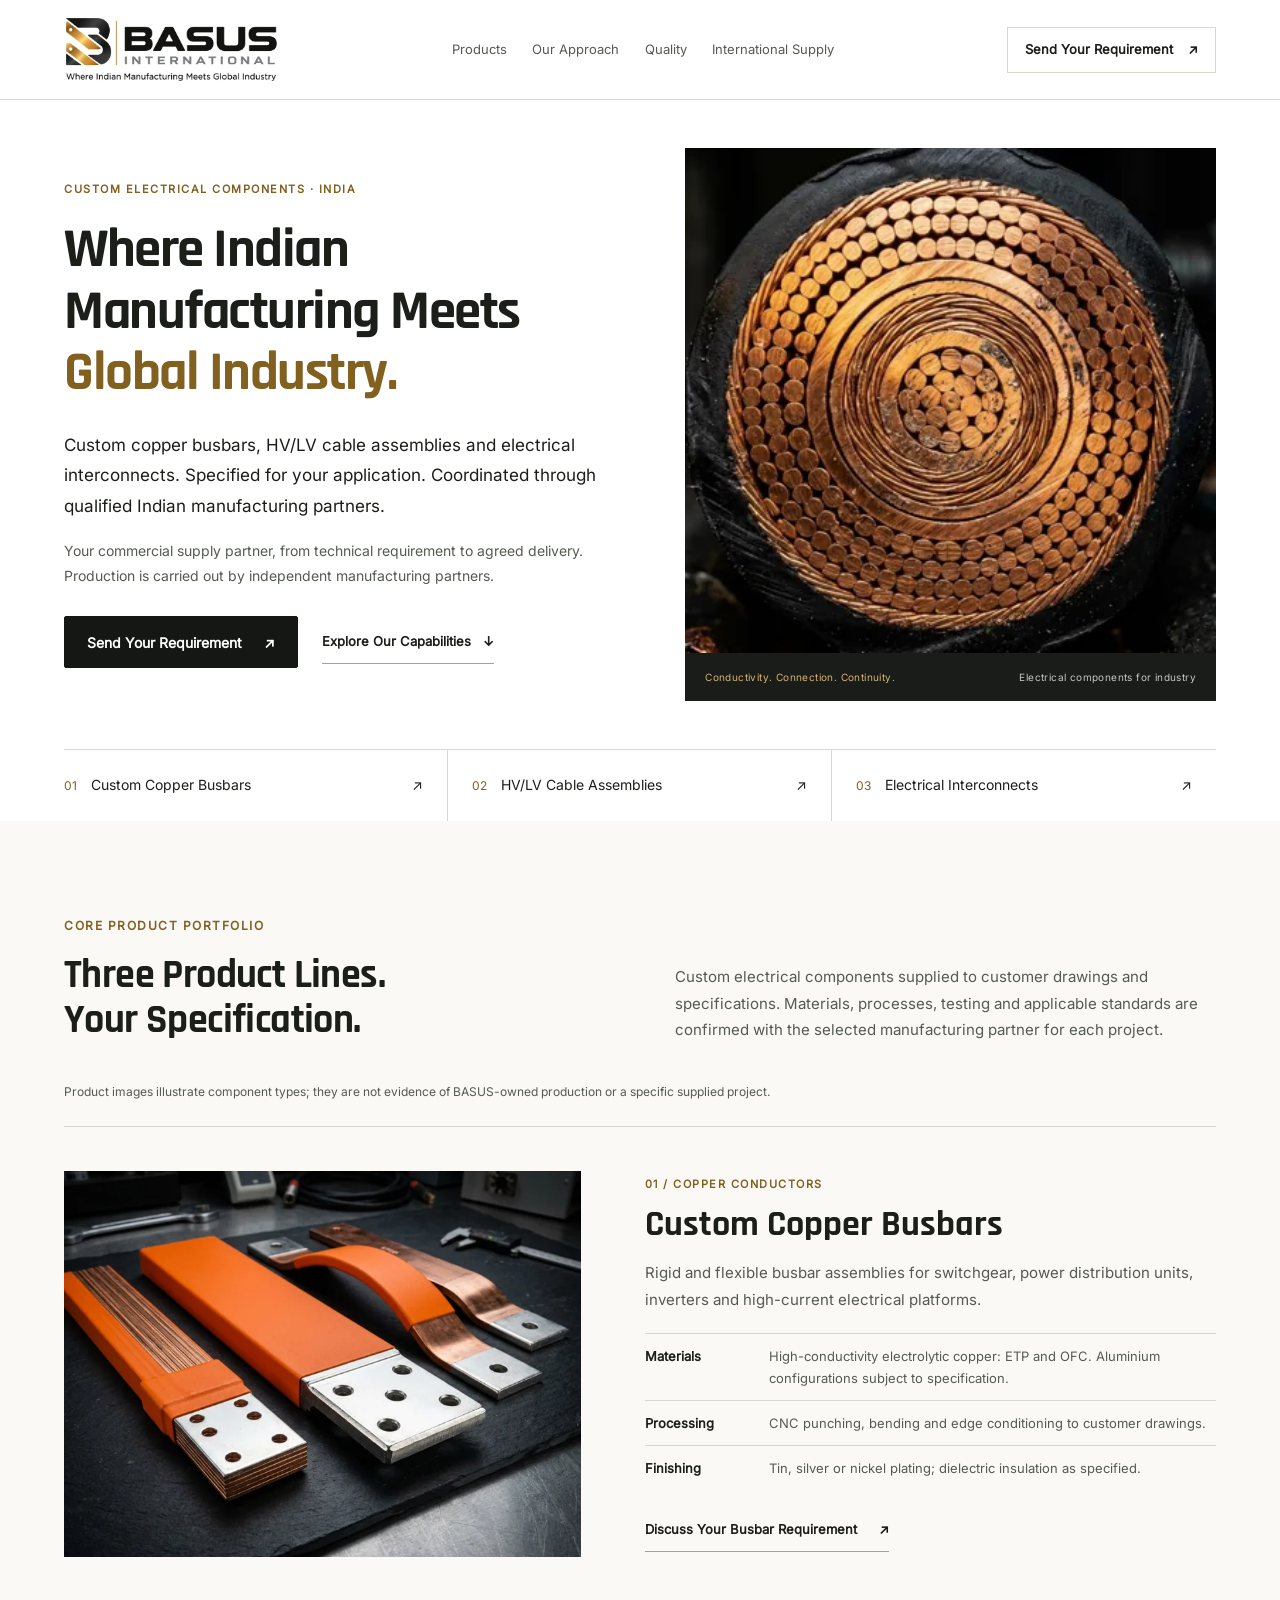
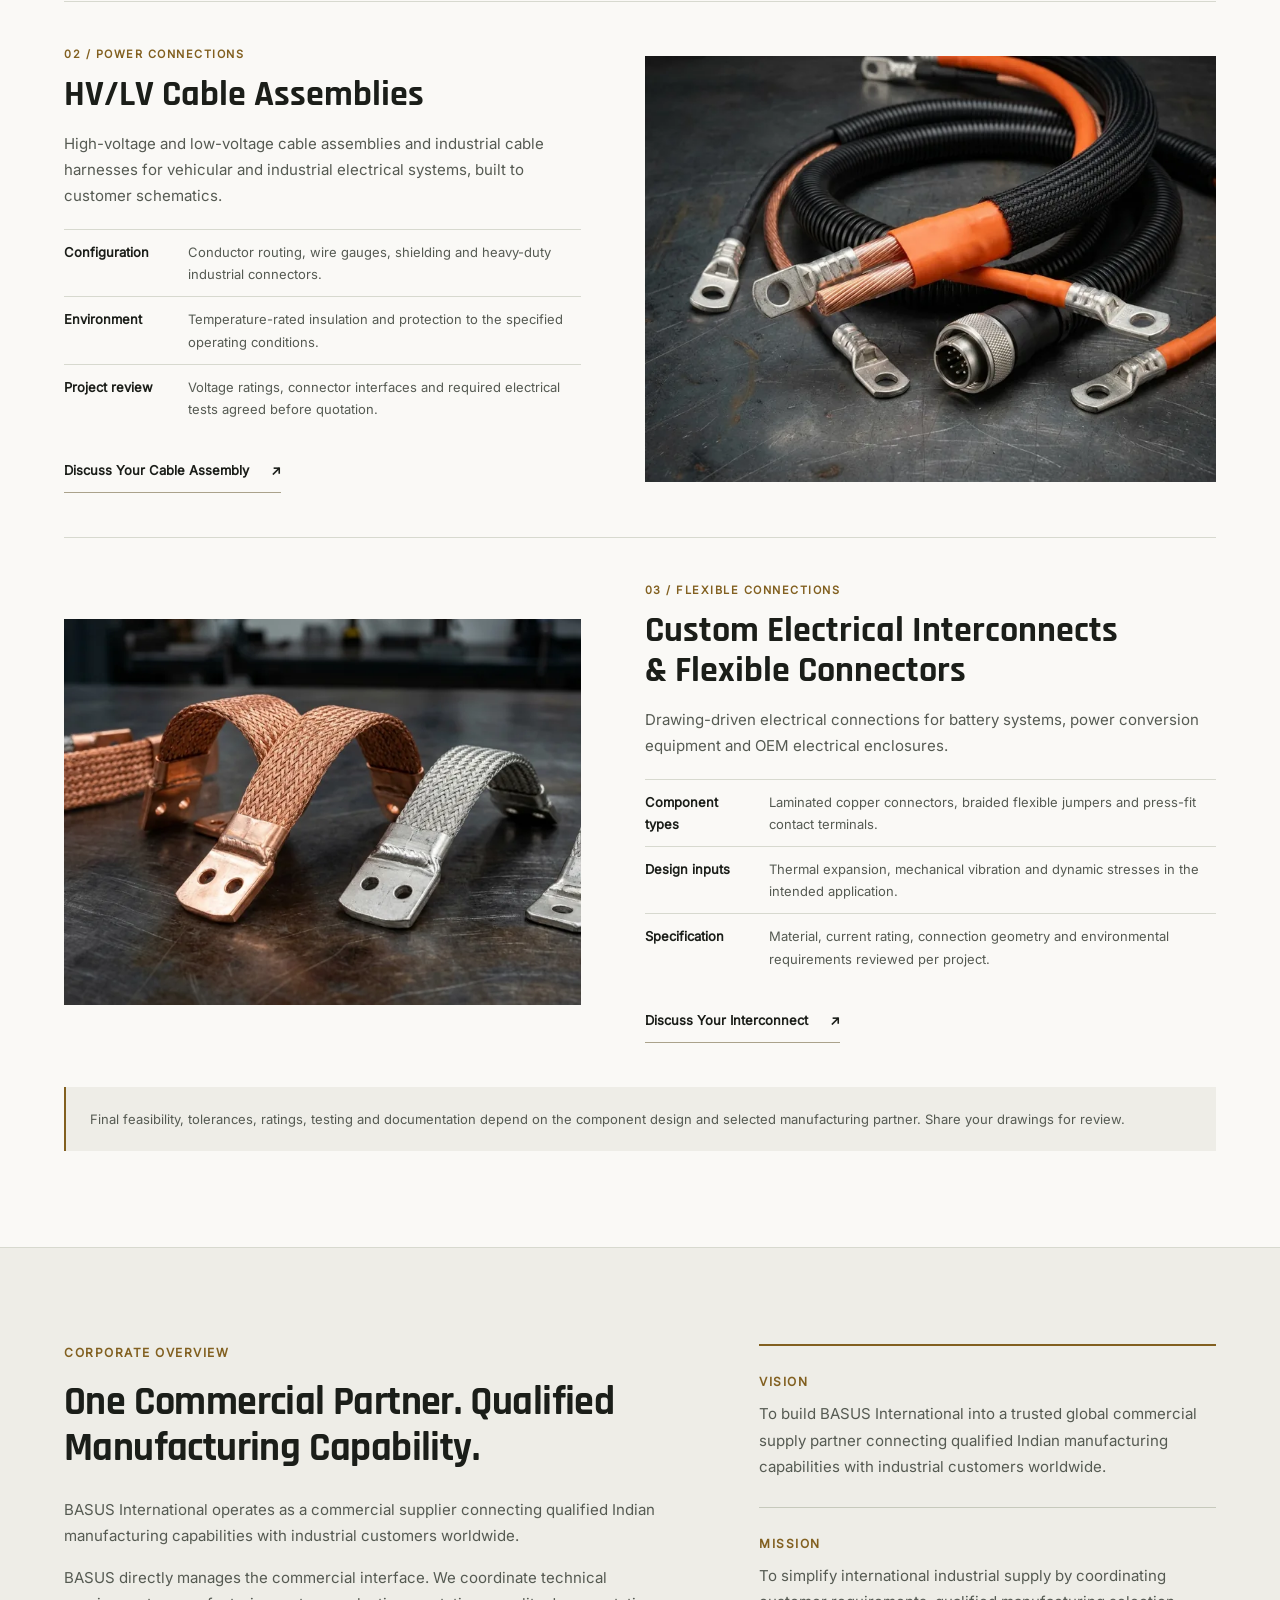
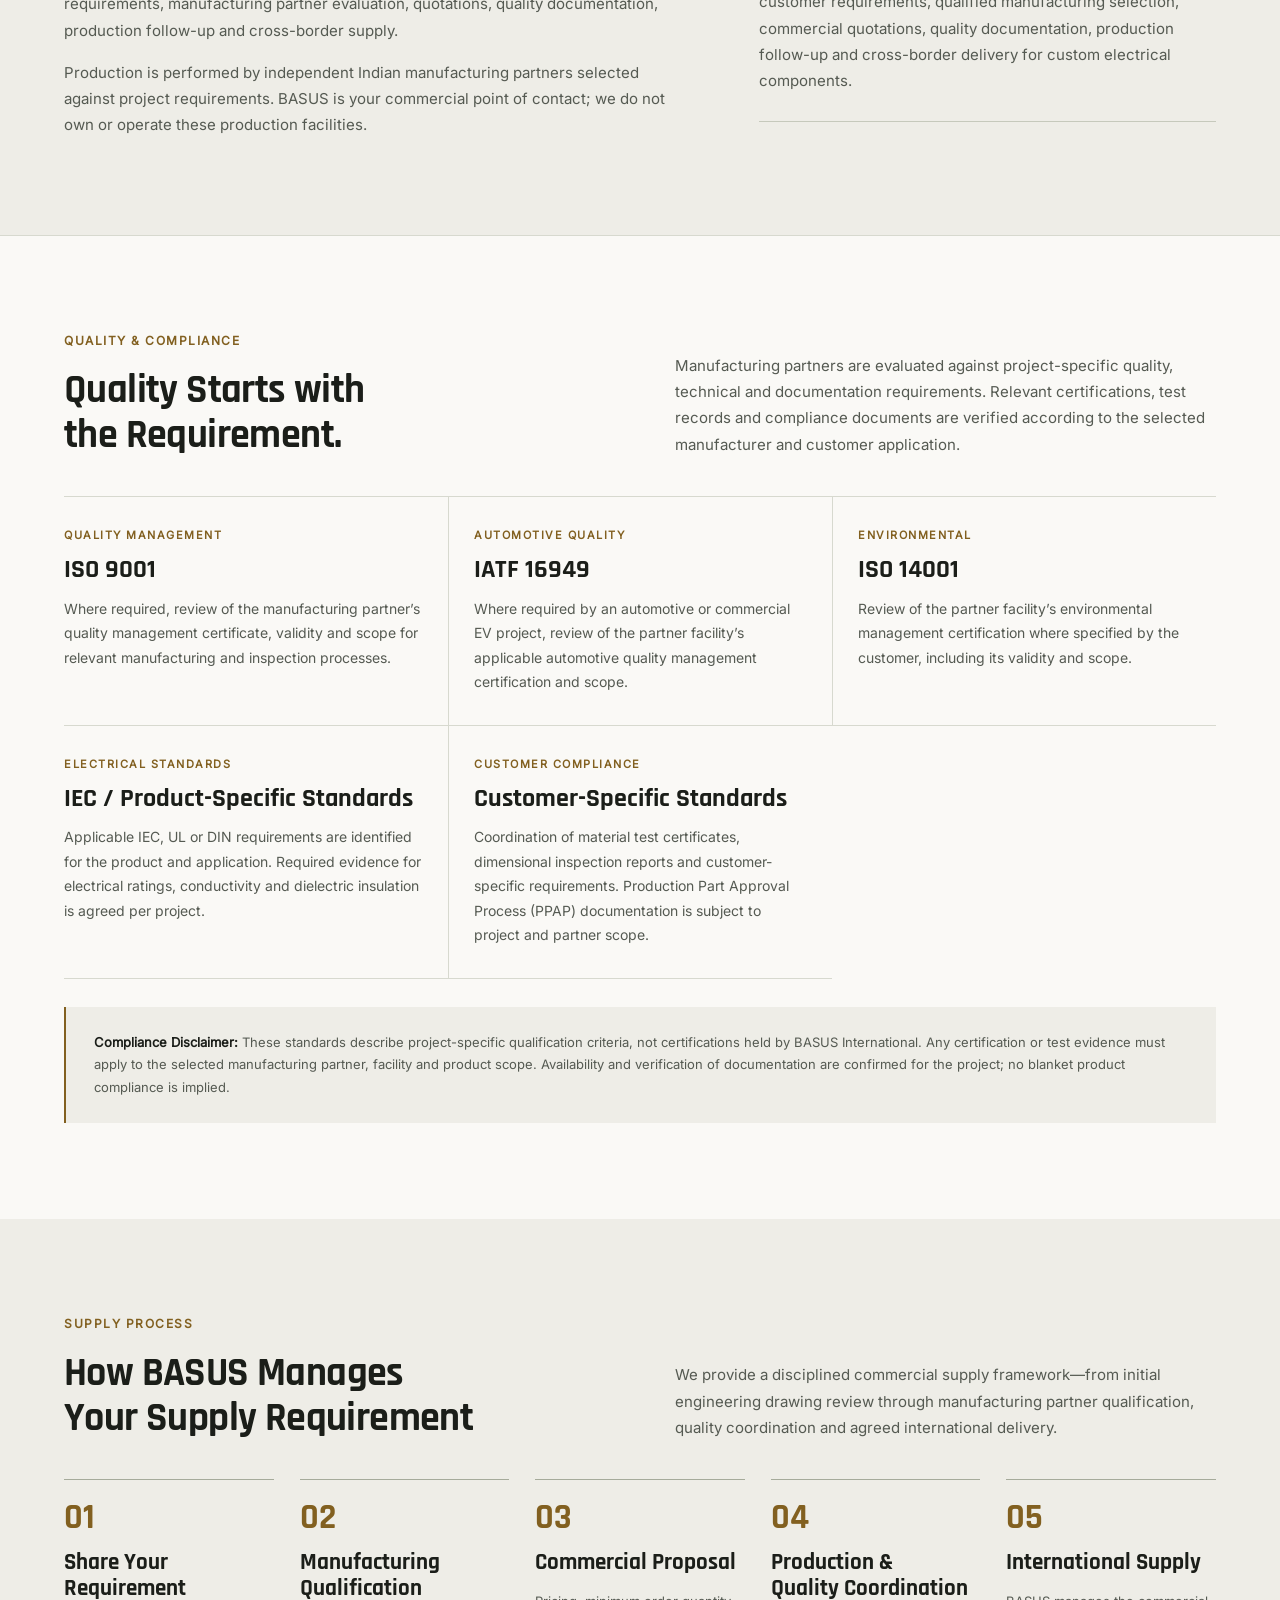
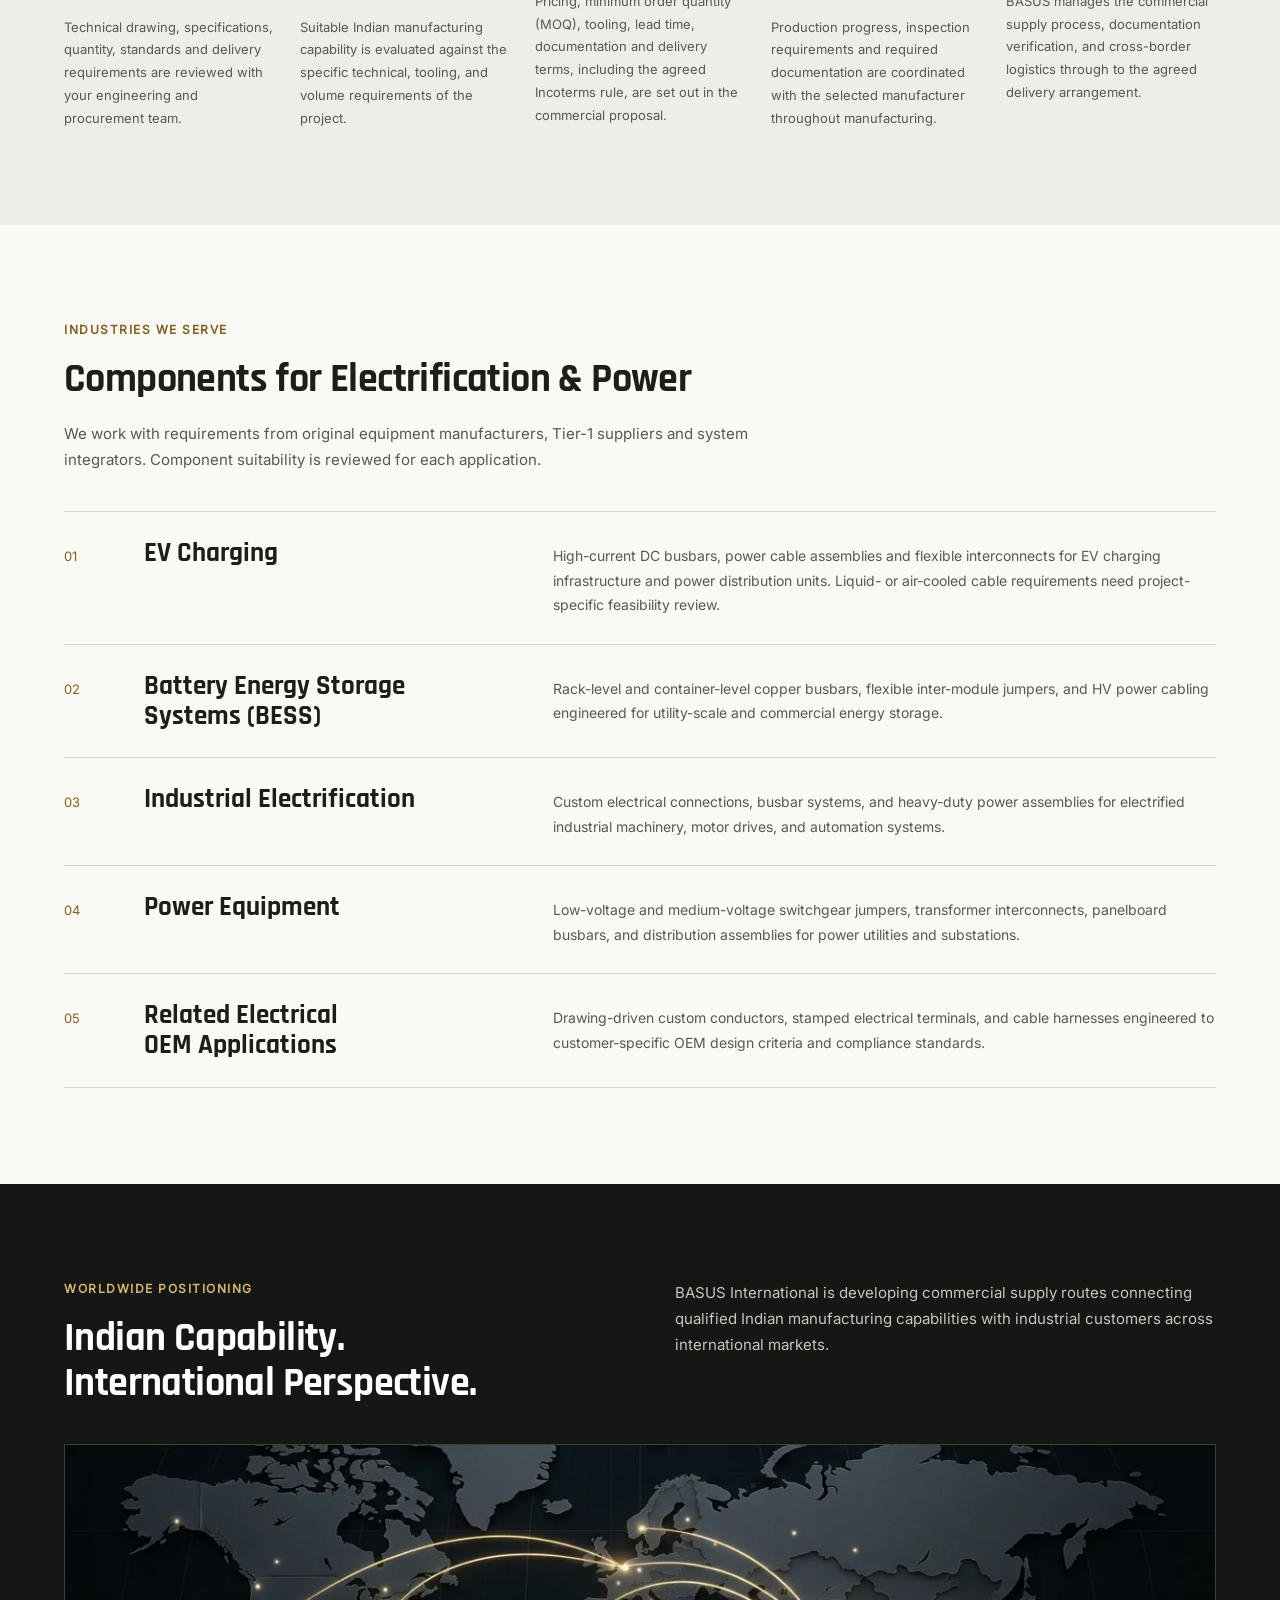
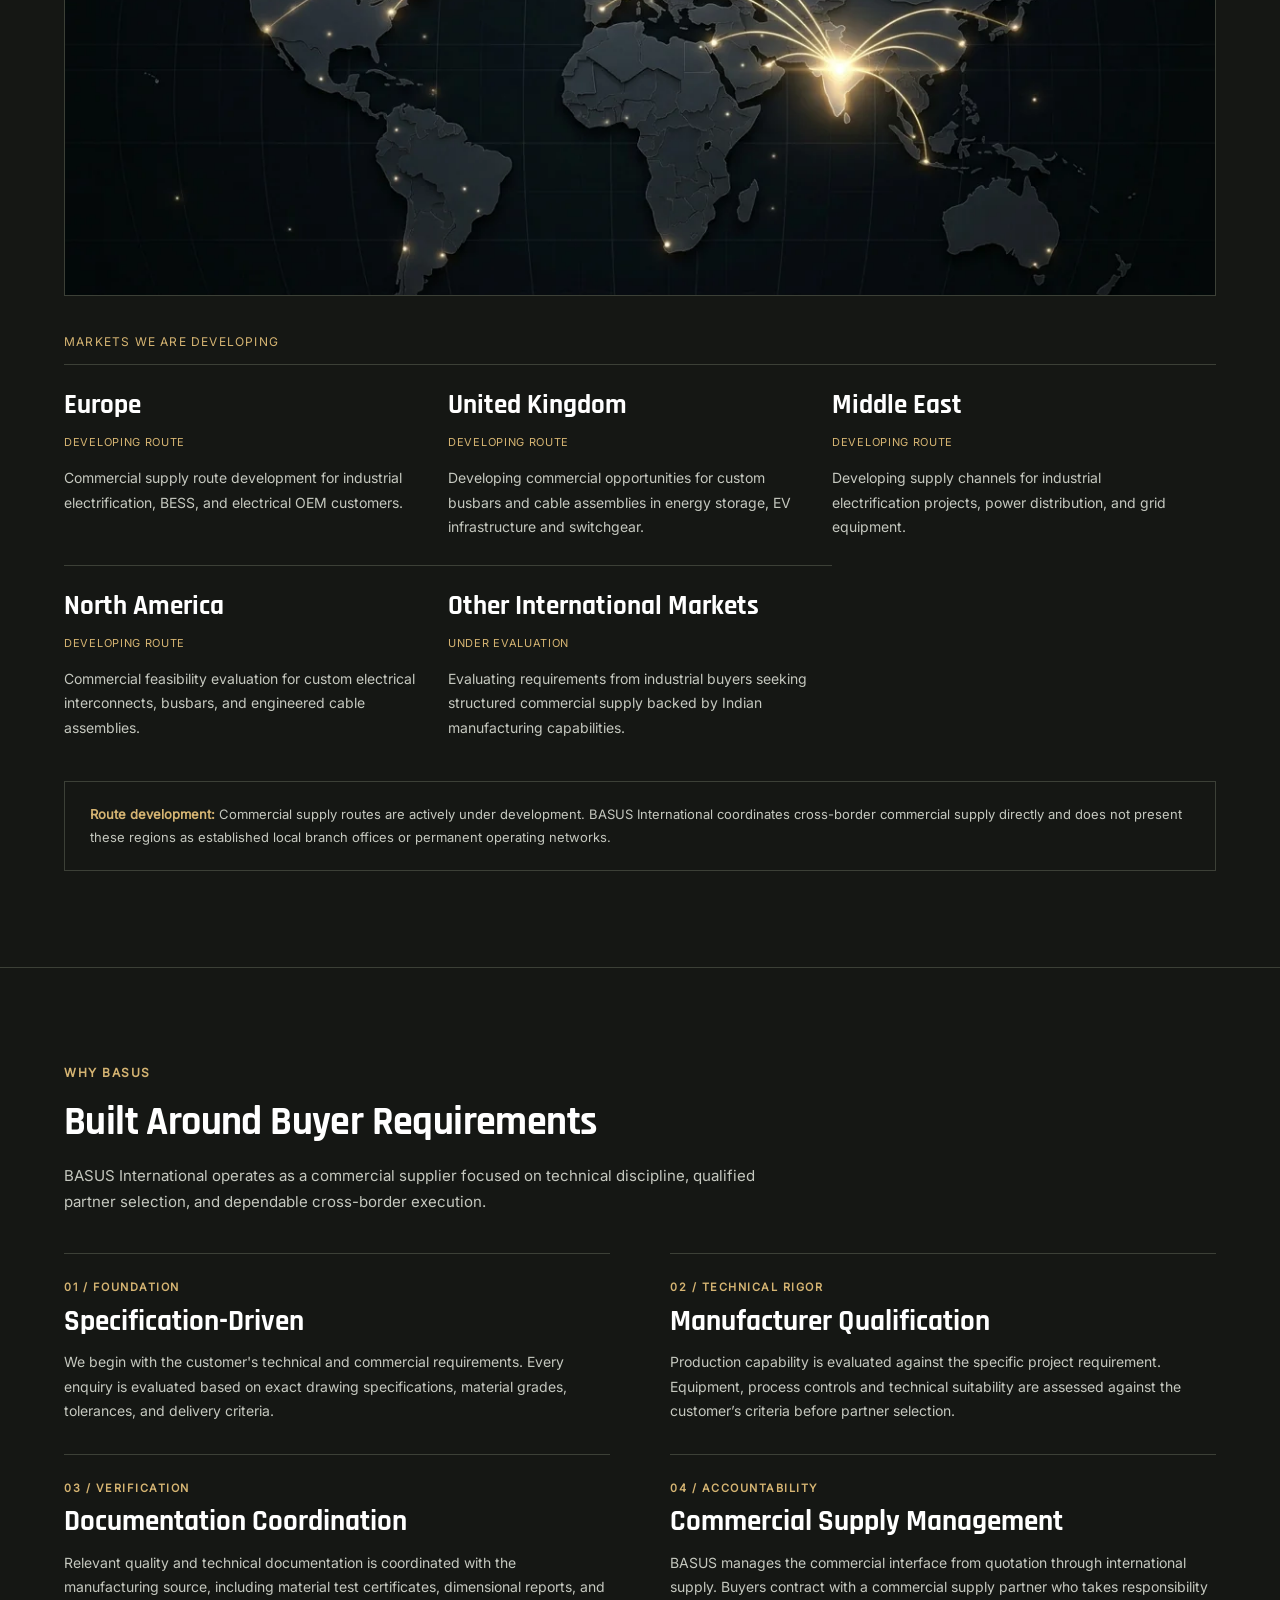
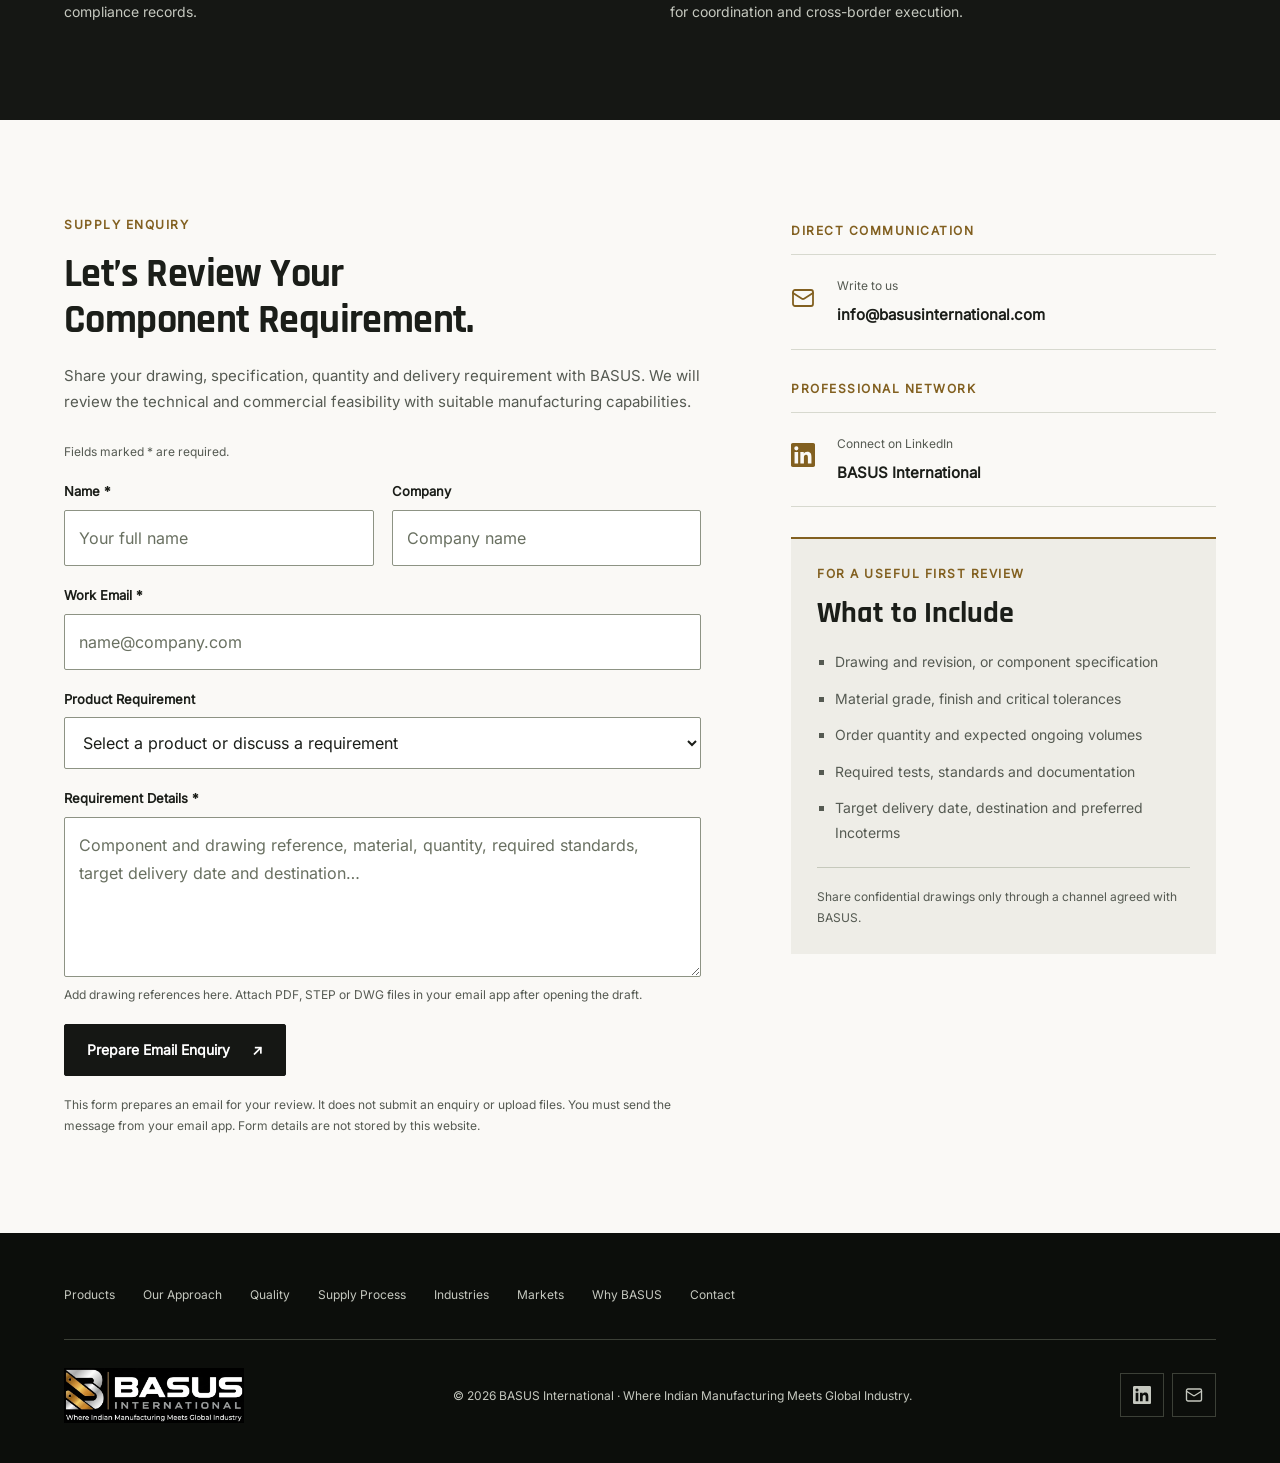
==== commit 05e0e49f: "Revert "feat: redesign industrial supply website" This reverts commit ec1504f2eae4a14796b6b05c4b8214" ====
--- a/index.html
+++ b/index.html
@@ -12,18 +12,18 @@
   <meta property="og:type" content="website" />
   <meta property="og:url" content="https://basusinternational.com/" />
   <meta property="og:site_name" content="BASUS International" />
-  <meta property="og:image" content="https://basusinternational.com/assets/social-card.png" />
+  <meta property="og:image" content="https://basusinternational.com/assets/social-share.jpg" />
   <meta property="og:image:width" content="1200" />
   <meta property="og:image:height" content="630" />
   <meta property="og:image:alt" content="BASUS International — custom electrical components from Indian manufacturing partners" />
   <meta name="twitter:card" content="summary_large_image" />
   <meta name="twitter:title" content="Custom Copper Busbars &amp; Cable Assemblies | BASUS International" />
   <meta name="twitter:description" content="International commercial supplier of custom copper busbars, HV/LV cable assemblies and electrical interconnects." />
-  <meta name="twitter:image" content="https://basusinternational.com/assets/social-card.png" />
+  <meta name="twitter:image" content="https://basusinternational.com/assets/social-share.jpg" />
   <meta name="twitter:image:alt" content="BASUS International — custom electrical components from Indian manufacturing partners" />
   <link rel="icon" type="image/png" sizes="64x64" href="assets/favicon.png" />
-  <meta name="theme-color" content="#151815" />
-  <link rel="preload" href="assets/fonts/inter-400.woff2" as="font" type="font/woff2" crossorigin />
+  <meta name="theme-color" content="#151714" />
+  <link rel="preload" href="assets/fonts/rajdhani-700.woff2" as="font" type="font/woff2" crossorigin />
   <link rel="stylesheet" href="style.css" />
   <script type="application/ld+json">
   {
@@ -54,7 +54,7 @@
   <header id="nav">
     <nav class="nav-inner" aria-label="Main navigation">
       <a href="#home" class="nav-logo" aria-label="BASUS International home">
-        <img src="assets/basus-logo-dark.webp" alt="BASUS International" width="640" height="195" />
+        <img src="assets/basus-logo.webp" alt="BASUS International" width="638" height="200" />
       </a>
       <ul class="nav-links">
         <li><a href="#capabilities">Products</a></li>
@@ -82,24 +82,20 @@
        ============================================================ -->
   <section id="home" aria-labelledby="hero-title">
     <div class="hero-inner">
-      <div class="hero-heading">
-        <span class="kicker">BASUS International / Commercial Supply</span>
-        <h1 id="hero-title">Electrical components.<br /><span>Indian capability.</span><br />Global perspective.</h1>
-      </div>
-      <figure class="hero-visual">
-        <img src="assets/diagrams/hero.svg" alt="Concept diagram of a formed busbar, highlighting material, geometry, connection and finish" width="1100" height="800" fetchpriority="high" />
-        <figcaption>Component concept / Illustrative only · Not a production drawing</figcaption>
+      <div class="hero-text">
+        <span class="kicker">Custom Electrical Components · India</span>
+        <h1 id="hero-title">Where Indian Manufacturing Meets <span>Global Industry.</span></h1>
+        <p class="hero-sub">Custom copper busbars, HV/LV cable assemblies and electrical interconnects. Specified for your application. Coordinated through qualified Indian manufacturing partners.</p>
+        <p class="hero-model">Your commercial supply partner, from technical requirement to agreed delivery. Production is carried out by independent manufacturing partners.</p>
+        <div class="hero-actions">
+          <a href="#contact" class="btn btn-primary" id="hero-cta-primary">Send Your Requirement <span aria-hidden="true">↗</span></a>
+          <a href="#capabilities" class="text-link" id="hero-cta-secondary">Explore Our Capabilities <span aria-hidden="true">↓</span></a>
+        </div>
+      </div>
+      <figure class="hero-image">
+        <img src="assets/hero-bg.webp" srcset="assets/hero-bg-640.webp 640w, assets/hero-bg-768.webp 768w, assets/hero-bg-960.webp 960w, assets/hero-bg.webp 1200w" sizes="(max-width: 760px) calc(100vw - 40px), (max-width: 1440px) 42vw, 550px" alt="Cross-section of a copper power cable showing its conductor strands" width="1200" height="670" fetchpriority="high" />
+        <figcaption><span>Conductivity. Connection. Continuity.</span><span>Electrical components for industry</span></figcaption>
       </figure>
-      <div class="hero-bottom">
-        <p class="hero-tagline">Where Indian Manufacturing<br />Meets Global Industry</p>
-        <div class="hero-text">
-          <p class="hero-sub">Custom copper busbars, HV/LV cable assemblies and flexible interconnects. One commercial partner to coordinate your requirement with independent Indian manufacturing partners.</p>
-          <div class="hero-actions">
-            <a href="#contact" class="btn btn-primary" id="hero-cta-primary">Discuss Your Requirement <span aria-hidden="true">↗</span></a>
-            <a href="#capabilities" class="text-link" id="hero-cta-secondary">Explore Components <span aria-hidden="true">↓</span></a>
-          </div>
-        </div>
-      </div>
     </div>
     <div class="portfolio-index" aria-label="Explore the product portfolio">
       <a href="#copper-busbars"><span>01</span> Custom Copper Busbars <span aria-hidden="true">↗</span></a>
@@ -114,34 +110,34 @@
       <div class="focus-header">
         <div>
           <span class="kicker">Core Product Portfolio</span>
-          <h2>Built around<br />your specification.</h2>
+          <h2>Three Product Lines. Your Specification.</h2>
         </div>
         <p>Custom electrical components supplied to customer drawings and specifications. Materials, processes, testing and applicable standards are confirmed with the selected manufacturing partner for each project.</p>
       </div>
 
-      <p class="image-note">Component diagrams are illustrative. Final geometry, construction and ratings are confirmed against your drawings.</p>
+      <p class="image-note">Product images illustrate component types; they are not evidence of BASUS-owned production or a specific supplied project.</p>
       <div class="focus-list">
         <article class="product" id="copper-busbars" aria-labelledby="busbar-title">
-          <figure class="product-image"><img src="assets/diagrams/busbar.svg" alt="Concept diagram of a formed busbar with two mounting holes; not a production drawing" width="800" height="600" loading="lazy" decoding="async" /></figure>
+          <figure class="product-image"><img src="assets/busbar-pillar.webp" srcset="assets/busbar-pillar-480.webp 480w, assets/busbar-pillar-768.webp 768w, assets/busbar-pillar.webp 960w" sizes="(max-width: 760px) calc(100vw - 40px), 42vw" alt="Formed copper busbars with insulated sections and drilled connection terminals" width="960" height="717" loading="lazy" decoding="async" /></figure>
           <div class="product-copy"><span class="kicker">01 / Copper Conductors</span><h3 id="busbar-title">Custom Copper Busbars</h3>
             <p>Rigid and flexible busbar assemblies for switchgear, power distribution units, inverters and high-current electrical platforms.</p>
-            <details class="technical-details"><summary>Technical options <span aria-hidden="true">+</span></summary><dl class="spec-list"><div><dt>Materials</dt><dd>High-conductivity electrolytic copper: ETP and OFC. Aluminium configurations subject to specification.</dd></div><div><dt>Processing</dt><dd>CNC punching, bending and edge conditioning to customer drawings.</dd></div><div><dt>Finishing</dt><dd>Tin, silver or nickel plating; dielectric insulation as specified.</dd></div></dl></details>
+            <dl class="spec-list"><div><dt>Materials</dt><dd>High-conductivity electrolytic copper: ETP and OFC. Aluminium configurations subject to specification.</dd></div><div><dt>Processing</dt><dd>CNC punching, bending and edge conditioning to customer drawings.</dd></div><div><dt>Finishing</dt><dd>Tin, silver or nickel plating; dielectric insulation as specified.</dd></div></dl>
             <a href="#contact" class="text-link" data-product="Custom Copper Busbars">Discuss Your Busbar Requirement <span aria-hidden="true">↗</span></a>
           </div>
         </article>
         <article class="product" id="cable-assemblies" aria-labelledby="cable-title">
-          <figure class="product-image"><img src="assets/diagrams/cable.svg" alt="Concept diagram of an industrial cable with terminal and connector; not a production drawing" width="800" height="600" loading="lazy" decoding="async" /></figure>
+          <figure class="product-image"><img src="assets/cable-harness-pillar.webp" srcset="assets/cable-harness-pillar-480.webp 480w, assets/cable-harness-pillar-768.webp 768w, assets/cable-harness-pillar.webp 960w" sizes="(max-width: 760px) calc(100vw - 40px), 42vw" alt="Industrial power cable assemblies with orange insulation, protective sleeving and terminal lugs" width="960" height="717" loading="lazy" decoding="async" /></figure>
           <div class="product-copy"><span class="kicker">02 / Power Connections</span><h3 id="cable-title">HV/LV Cable Assemblies</h3>
             <p>High-voltage and low-voltage cable assemblies and industrial cable harnesses for vehicular and industrial electrical systems, built to customer schematics.</p>
-            <details class="technical-details"><summary>Technical options <span aria-hidden="true">+</span></summary><dl class="spec-list"><div><dt>Configuration</dt><dd>Conductor routing, wire gauges, shielding and heavy-duty industrial connectors.</dd></div><div><dt>Environment</dt><dd>Temperature-rated insulation and protection to the specified operating conditions.</dd></div><div><dt>Project review</dt><dd>Voltage ratings, connector interfaces and required electrical tests agreed before quotation.</dd></div></dl></details>
+            <dl class="spec-list"><div><dt>Configuration</dt><dd>Conductor routing, wire gauges, shielding and heavy-duty industrial connectors.</dd></div><div><dt>Environment</dt><dd>Temperature-rated insulation and protection to the specified operating conditions.</dd></div><div><dt>Project review</dt><dd>Voltage ratings, connector interfaces and required electrical tests agreed before quotation.</dd></div></dl>
             <a href="#contact" class="text-link" data-product="HV/LV Cable Assemblies">Discuss Your Cable Assembly <span aria-hidden="true">↗</span></a>
           </div>
         </article>
         <article class="product" id="interconnects" aria-labelledby="interconnect-title">
-          <figure class="product-image"><img src="assets/diagrams/interconnect.svg" alt="Concept diagram of a flexible copper connection with mounting terminals; not a production drawing" width="800" height="600" loading="lazy" decoding="async" /></figure>
+          <figure class="product-image"><img src="assets/interconnect-pillar.webp" srcset="assets/interconnect-pillar-480.webp 480w, assets/interconnect-pillar-768.webp 768w, assets/interconnect-pillar.webp 960w" sizes="(max-width: 760px) calc(100vw - 40px), 42vw" alt="Braided copper flexible connectors with flat mounting terminals" width="960" height="717" loading="lazy" decoding="async" /></figure>
           <div class="product-copy"><span class="kicker">03 / Flexible Connections</span><h3 id="interconnect-title">Custom Electrical Interconnects &amp; Flexible Connectors</h3>
             <p>Drawing-driven electrical connections for battery systems, power conversion equipment and OEM electrical enclosures.</p>
-            <details class="technical-details"><summary>Technical options <span aria-hidden="true">+</span></summary><dl class="spec-list"><div><dt>Component types</dt><dd>Flexible copper braids, laminated copper foil connectors, press-welded terminals and press-fit contact terminals; subject to drawing and manufacturing partner review.</dd></div><div><dt>Design inputs</dt><dd>Thermal expansion, mechanical vibration and dynamic stresses in the intended application.</dd></div><div><dt>Specification</dt><dd>Material, current rating, connection geometry and environmental requirements reviewed per project.</dd></div></dl></details>
+            <dl class="spec-list"><div><dt>Component types</dt><dd>Laminated copper connectors, braided flexible jumpers and press-fit contact terminals.</dd></div><div><dt>Design inputs</dt><dd>Thermal expansion, mechanical vibration and dynamic stresses in the intended application.</dd></div><div><dt>Specification</dt><dd>Material, current rating, connection geometry and environmental requirements reviewed per project.</dd></div></dl>
             <a href="#contact" class="text-link" data-product="Electrical Interconnects & Flexible Connectors">Discuss Your Interconnect <span aria-hidden="true">↗</span></a>
           </div>
         </article>
@@ -156,7 +152,7 @@
 
         <div class="about-copy">
           <span class="kicker">Corporate Overview</span>
-          <h2>One accountable interface.<br />Independent manufacturing.</h2>
+          <h2>One Commercial Partner. Qualified Manufacturing Capability.</h2>
           <div>
             <p>BASUS International operates as a commercial supplier connecting qualified Indian manufacturing capabilities with industrial customers worldwide.</p>
             <p>BASUS directly manages the commercial interface. We coordinate technical requirements, manufacturing partner evaluation, quotations, quality documentation, production follow-up and cross-border supply.</p>
@@ -187,7 +183,7 @@
       <div class="focus-header">
         <div>
           <span class="kicker">Quality &amp; Compliance</span>
-          <h2>Defined by the requirement.<br />Verified for the project.</h2>
+          <h2>Quality Starts with the Requirement.</h2>
         </div>
         <p>Manufacturing partners are evaluated against project-specific quality, technical and documentation requirements. Relevant certifications, test records and compliance documents are verified according to the selected manufacturer and customer application.</p>
       </div>
@@ -239,7 +235,7 @@
       <div class="process-header">
         <div>
           <span class="kicker">Supply Process</span>
-          <h2>From your drawing<br />to agreed delivery.</h2>
+          <h2>How BASUS Manages Your Supply Requirement</h2>
         </div>
         <p>We provide a disciplined commercial supply framework—from initial engineering drawing review through manufacturing partner qualification, quality coordination and agreed international delivery.</p>
       </div>
@@ -331,12 +327,22 @@
       <div class="markets-header">
         <div>
           <span class="kicker">Worldwide Positioning</span>
-          <h2>Indian capability.<br />An international outlook.</h2>
+          <h2>Indian Capability. International Perspective.</h2>
         </div>
         <p>BASUS International is developing commercial supply routes connecting qualified Indian manufacturing capabilities with industrial customers across international markets.</p>
       </div>
 
       <div class="markets-display">
+        <div class="markets-map-container">
+          <img
+            src="assets/global-supply-map.webp"
+            alt="Illustrative world map of target markets; commercial supply routes are under development"
+            class="markets-map-img" decoding="async"
+            width="1200"
+            height="670"
+            loading="lazy"
+          />
+        </div>
 
         <div class="markets-label-row">
           <span class="markets-badge-sub">Markets We Are Developing</span>
@@ -437,7 +443,7 @@
         <div>
           <div class="contact-intro">
             <span class="kicker">Supply Enquiry</span>
-            <h2>Start with<br />your requirement.</h2>
+            <h2>Let’s Review Your Component Requirement.</h2>
             <p>Share your drawing, specification, quantity and delivery requirement with BASUS. We will review the technical and commercial feasibility with suitable manufacturing capabilities.</p>
           </div>
 
@@ -449,10 +455,6 @@
             </div>
             <div class="fg"><label for="email">Work Email *</label><input type="email" id="email" name="email" required autocomplete="email" maxlength="254" placeholder="name@company.com" /></div>
             <div class="fg"><label for="product">Product Requirement</label><select id="product" name="product"><option value="">Select a product or discuss a requirement</option><option>Custom Copper Busbars</option><option>HV/LV Cable Assemblies</option><option>Electrical Interconnects &amp; Flexible Connectors</option><option>Multiple Product Lines</option></select></div>
-            <div class="form-row">
-              <div class="fg"><label for="quantity">Estimated Quantity</label><input id="quantity" name="quantity" maxlength="150" placeholder="e.g. 500 units per order" /></div>
-              <div class="fg"><label for="destination">Delivery Destination</label><input id="destination" name="destination" maxlength="200" placeholder="City and country" /></div>
-            </div>
             <div class="fg"><label for="message">Requirement Details *</label><textarea id="message" name="message" required maxlength="4000" aria-describedby="message-help" placeholder="Component and drawing reference, material, quantity, required standards, target delivery date and destination…"></textarea><p id="message-help" class="field-help">Add drawing references here. Attach PDF, STEP or DWG files in your email app after opening the draft.</p></div>
             <div class="form-actions"><button type="submit" class="btn btn-primary" id="form-submit" disabled>Prepare Email Enquiry <span aria-hidden="true">↗</span></button></div>
             <p class="form-note" id="form-note">This form prepares an email for your review. It does not submit an enquiry or upload files. You must send the message from your email app. Form details are not stored by this website.</p>
--- a/style.css
+++ b/style.css
@@ -1,283 +1,274 @@
-/* BASUS — technical editorial design, static and dependency-free. */
+/* BASUS International — restrained industrial identity, no runtime dependencies. */
 @font-face { font-family: Inter; src: url('assets/fonts/inter-400.woff2') format('woff2'); font-weight: 400; font-display: swap; }
+@font-face { font-family: Rajdhani; src: url('assets/fonts/rajdhani-700.woff2') format('woff2'); font-weight: 700; font-display: swap; }
 :root {
-  --bg: #f8f8f4; --white: #fff; --bg-alt: #eeeee7; --dark: #151815; --ink: #1c211b;
-  --muted: #565e53; --light-text: #bec5b9; --rule: #d5d9cf; --dark-rule: #3b4438;
-  --gold: #78602f; --gold-light: #d9bd80; --max-w: 1320px; --nav-h: 92px;
-  --px: clamp(20px, 4.5vw, 80px); --py: clamp(60px, 7vw, 104px);
-  --body: Inter, 'Segoe UI', sans-serif; --head: var(--body);
+  --bg: #faf9f6; --white: #fff; --bg-alt: #eeede7; --dark: #151714;
+  --ink: #1b1e19; --muted: #555a52; --light-text: #c5c8bf; --rule: #d7d9cf; --dark-rule: #3c4037;
+  --gold: #826020; --gold-light: #d5b472; --max-w: 1200px; --nav-h: 100px;
+  --px: clamp(20px, 5vw, 80px); --py: clamp(64px, 7.5vw, 108px);
+  --head: Rajdhani, 'Arial Narrow', sans-serif; --body: Inter, 'Segoe UI', sans-serif;
 }
 *, *::before, *::after { box-sizing: border-box; }
 * { margin: 0; }
-html { scroll-behavior: smooth; scroll-padding-top: calc(var(--nav-h) + 20px); -webkit-text-size-adjust: 100%; }
-body { font: 400 16px/1.7 var(--body); color: var(--ink); background: var(--bg); }
+html { scroll-behavior: smooth; scroll-padding-top: calc(var(--nav-h) + 24px); -webkit-text-size-adjust: 100%; }
+body { font: 400 16px/1.75 var(--body); color: var(--ink); background: var(--bg); }
 img { display: block; max-width: 100%; height: auto; }
-a { color: inherit; text-decoration: none; text-underline-offset: 6px; }
-button, input, select, textarea { font: inherit; }
-button, select, summary { cursor: pointer; }
+a { color: inherit; text-decoration: none; text-underline-offset: 5px; }
+button, input, textarea, select { font: inherit; }
+button, select { cursor: pointer; }
 button { border: 0; }
 [hidden] { display: none !important; }
+a, button, input, select, textarea { -webkit-tap-highlight-color: transparent; }
 :focus-visible { outline: 3px solid var(--gold); outline-offset: 5px; }
-#home :focus-visible, #nav :focus-visible, #quality :focus-visible, #markets :focus-visible, footer :focus-visible { outline-color: var(--gold-light); }
-::selection { background: var(--gold-light); color: var(--dark); }
-h1, h2, h3 { font-family: var(--head); font-weight: 400; line-height: 1.12; letter-spacing: -1.4px; text-wrap: balance; }
-h1 { font-size: clamp(46px, 4.7vw, 74px); }
-h2 { font-size: clamp(34px, 3.3vw, 50px); }
-h3 { font-size: 24px; letter-spacing: -.6px; line-height: 1.25; }
+#markets :focus-visible, #why :focus-visible, footer :focus-visible { outline-color: var(--gold-light); }
+::selection { color: var(--ink); background: #ead8b2; }
+h1, h2, h3 { font-family: var(--head); font-weight: 700; line-height: 1.12; text-wrap: balance; }
+h1 { font-size: clamp(44px, 4.3vw, 65px); letter-spacing: -1.5px; }
+h2 { font-size: clamp(34px, 3.15vw, 46px); letter-spacing: -.6px; }
+h3 { font-size: 26px; }
 p { color: var(--muted); }
 p + p { margin-top: 16px; }
-ul { list-style: none; padding: 0; }
+ul { padding: 0; list-style: none; }
 section { padding: var(--py) var(--px); }
 section[id], article[id] { scroll-margin-top: 16px; }
-.wrap { max-width: var(--max-w); margin: auto; }
-.kicker, .ci-label, .qc-tag, .vm-badge, .wc-kicker { display: block; color: var(--gold); font: 11px/1.6 ui-monospace, SFMono-Regular, Consolas, monospace; letter-spacing: 1.1px; text-transform: uppercase; margin-bottom: 20px; }
-.kicker::before { content: '+'; display: inline-block; margin-right: 10px; font-size: 15px; }
-.btn { display: inline-flex; align-items: center; justify-content: center; gap: 24px; padding: 15px 21px; min-height: 52px; border: 1px solid transparent; font-size: 13px; line-height: 1.5; transition: background .18s, color .18s; }
-.btn-primary { background: var(--ink); color: var(--white); }
-.btn-primary:hover { background: #343d2e; }
-.btn-secondary { background: transparent; border-color: #858f7d; color: var(--ink); }
-.btn-secondary:hover { background: var(--bg-alt); }
-.btn:disabled { opacity: .5; cursor: not-allowed; }
-.text-link { display: inline-flex; align-items: center; justify-content: space-between; gap: 20px; padding: 10px 0; min-height: 44px; border-bottom: 1px solid #8c947f; font-size: 13px; }
-.text-link:hover { color: var(--gold); }
-.skip-link { position: fixed; z-index: 120; left: -10000px; top: 10px; padding: 12px 20px; color: var(--ink); background: var(--white); }
+.wrap { max-width: var(--max-w); margin: 0 auto; }
+.kicker, .ci-label, .wc-kicker, .qc-tag, .vm-badge { display: block; color: var(--gold); font-size: 12px; font-weight: 600; letter-spacing: 1.5px; line-height: 1.5; text-transform: uppercase; margin-bottom: 18px; }
+.btn { display: inline-flex; justify-content: center; align-items: center; gap: 22px; min-height: 52px; padding: 13px 22px; font-size: 14px; font-weight: 600; line-height: 1.5; border: 1px solid transparent; border-radius: 2px; transition: background .18s, border-color .18s; }
+.btn-primary { color: var(--white); background: var(--dark); border-color: var(--dark); }
+.btn-primary:hover { background: #343b2d; border-color: #343b2d; }
+.btn-secondary { background: transparent; color: var(--ink); border-color: #8b9084; }
+.btn-secondary:hover { border-color: var(--ink); background: var(--bg-alt); }
+.btn:disabled { opacity: .55; cursor: not-allowed; }
+.text-link { display: inline-flex; align-items: center; gap: 22px; min-height: 44px; font-size: 14px; font-weight: 600; border-bottom: 1px solid #aaa28b; }
+.text-link:hover { color: var(--gold); border-color: var(--gold); }
+.skip-link { position: fixed; top: 10px; left: -10000px; padding: 12px 20px; background: var(--white); z-index: 110; }
 .skip-link:focus { left: 20px; }
 .no-js-note { margin-top: var(--nav-h); padding: 16px var(--px); background: var(--bg-alt); }
 .no-js-note a, noscript a { text-decoration: underline; }
-#nav { position: fixed; inset: 0 0 auto; z-index: 100; height: var(--nav-h); background: var(--dark); color: var(--white); border-bottom: 1px solid var(--dark-rule); }
-.nav-inner { max-width: calc(var(--max-w) + 2 * var(--px)); height: 100%; margin: auto; padding: 0 var(--px); display: flex; align-items: center; gap: 32px; justify-content: space-between; }
-.nav-logo { display: block; flex-shrink: 0; width: 195px; }
-.nav-logo img { width: 100%; }
-.nav-links { display: flex; align-items: center; gap: 30px; }
-.nav-links a { display: flex; align-items: center; min-height: 44px; font-size: 12px; color: var(--light-text); }
-.nav-links a:hover, .nav-links a[aria-current] { color: var(--white); text-decoration: underline; text-decoration-color: var(--gold-light); }
-.nav-cta { display: inline-flex; justify-content: center; align-items: center; gap: 26px; min-height: 44px; padding: 10px 16px; border: 1px solid #7d8775; font-size: 12px; }
-.nav-cta:hover { background: var(--gold-light); color: var(--dark); }
-.nav-burger { display: none; flex-shrink: 0; width: 46px; height: 46px; padding: 12px; background: #293025; flex-direction: column; justify-content: center; gap: 5px; }
-.nav-burger span { display: block; width: 22px; height: 2px; background: var(--white); }
-#nav-mobile { position: absolute; inset: 100% 0 auto; background: var(--dark); border-bottom: 1px solid var(--dark-rule); padding: 16px var(--px) 28px; max-height: calc(100dvh - var(--nav-h)); overflow-y: auto; }
-#nav-mobile a { display: block; padding: 12px 0; border-bottom: 1px solid var(--dark-rule); font-size: 16px; }
-/* The concept drawing supports the copy; it does not imply a real product or factory. */
-#home { padding-top: calc(var(--nav-h) + 45px); padding-bottom: 0; background: var(--dark); color: var(--white); }
-.hero-inner { max-width: var(--max-w); margin: auto; position: relative; }
-.hero-heading { position: relative; z-index: 1; padding: 72px 0 60px; width: 68%; }
-#home .kicker { color: var(--gold-light); }
-#hero-title { max-width: 850px; text-wrap: initial; letter-spacing: -2.6px; }
-#hero-title span { color: var(--gold-light); }
-.hero-visual { position: absolute; right: -20px; top: -35px; width: 55%; pointer-events: none; }
-.hero-visual img { width: 100%; height: min(29vw, 440px); object-fit: contain; }
-.hero-visual figcaption { color: #b8c2b0; font: 10px/1.6 ui-monospace, monospace; text-align: right; letter-spacing: .25px; }
-.hero-bottom { position: relative; z-index: 1; display: grid; grid-template-columns: 1fr 1fr; gap: 65px; padding: 34px 0 45px; border-top: 1px solid var(--dark-rule); }
-.hero-tagline { color: var(--light-text); font-size: 17px; line-height: 1.5; }
-.hero-sub { color: var(--light-text); font-size: 14px; max-width: 590px; }
-.hero-actions { display: flex; flex-wrap: wrap; align-items: center; gap: 20px; margin-top: 24px; }
-#home .btn-primary { background: var(--gold-light); color: var(--dark); }
-#home .btn-primary:hover { background: #f0d6a1; }
-#home .text-link { border-color: #75816b; color: var(--white); }
-.portfolio-index { max-width: var(--max-w); margin: auto; display: grid; grid-template-columns: repeat(3, 1fr); border-top: 1px solid var(--dark-rule); }
-.portfolio-index a { display: flex; align-items: center; gap: 14px; padding: 20px; border-right: 1px solid var(--dark-rule); font-size: 12px; }
+/* Fixed, opaque header: consistent readability above every section. */
+#nav { position: fixed; inset: 0 0 auto; z-index: 100; height: var(--nav-h); background: var(--white); border-bottom: 1px solid var(--rule); }
+.nav-inner { height: 100%; max-width: calc(var(--max-w) + 2 * var(--px)); padding: 0 var(--px); margin: auto; display: flex; align-items: center; gap: 30px; justify-content: space-between; }
+.nav-logo { flex-shrink: 0; width: 215px; }
+.nav-logo img { width: 100%; height: auto; }
+.nav-links { display: flex; align-items: center; gap: clamp(18px, 2vw, 30px); }
+.nav-links a { display: flex; align-items: center; min-height: 44px; font-size: 13px; color: var(--muted); }
+.nav-links a:hover, .nav-links a[aria-current] { color: var(--ink); text-decoration: underline; text-decoration-color: var(--gold); }
+.nav-cta { display: inline-flex; align-items: center; justify-content: center; gap: 15px; min-height: 46px; padding: 10px 17px; border: 1px solid var(--rule); font-size: 13px; font-weight: 600; }
+.nav-cta:hover { border-color: var(--gold); }
+.nav-burger { display: none; height: 46px; width: 46px; padding: 12px; background: var(--bg); flex-direction: column; justify-content: center; gap: 5px; }
+.nav-burger span { display: block; height: 2px; width: 22px; background: var(--ink); }
+#nav-mobile { position: absolute; top: 100%; left: 0; right: 0; padding: 18px var(--px) 28px; background: var(--white); border-bottom: 1px solid var(--rule); max-height: calc(100dvh - var(--nav-h)); overflow-y: auto; }
+#nav-mobile a { display: block; padding: 11px 0; border-bottom: 1px solid var(--rule); font-size: 16px; }
+/* Hero: real component imagery, native links and a visible product index. */
+#home { padding-top: calc(var(--nav-h) + 48px); padding-bottom: 0; background: var(--white); }
+.hero-inner { display: grid; grid-template-columns: 1.05fr 1fr; gap: clamp(32px, 5vw, 72px); max-width: var(--max-w); margin: auto; align-items: center; padding-bottom: 48px; }
+.hero-text { padding: 14px 0; }
+.hero-text .kicker { margin-bottom: 22px; font-size: 11px; }
+#hero-title { max-width: 620px; }
+#hero-title span { color: var(--gold); }
+.hero-sub { margin-top: 25px; color: var(--ink); font-size: 17px; line-height: 1.8; max-width: 570px; }
+.hero-model { margin-top: 16px; font-size: 14px; line-height: 1.8; max-width: 550px; }
+.hero-actions { display: flex; align-items: center; gap: 18px 24px; flex-wrap: wrap; margin-top: 28px; }
+.hero-actions .text-link { font-size: 13px; gap: 12px; }
+.hero-image { position: relative; background: #191c19; min-width: 0; align-self: stretch; display: flex; flex-direction: column; }
+.hero-image img { width: 100%; flex: 1; min-height: 0; aspect-ratio: 1.05; object-fit: cover; }
+.hero-image figcaption { display: flex; flex-wrap: wrap; gap: 6px; justify-content: space-between; padding: 16px 20px; color: var(--light-text); font-size: 10px; letter-spacing: .4px; line-height: 1.6; }
+.hero-image figcaption span:first-child { color: var(--gold-light); }
+.portfolio-index { max-width: var(--max-w); margin: auto; display: grid; grid-template-columns: repeat(3, 1fr); border-top: 1px solid var(--rule); }
+.portfolio-index a { display: flex; align-items: center; gap: 14px; padding: 23px 24px; font-size: 14px; border-right: 1px solid var(--rule); }
 .portfolio-index a:first-child { padding-left: 0; }
 .portfolio-index a:last-child { border-right: 0; }
-.portfolio-index a span:first-child { color: var(--gold-light); font-family: ui-monospace, monospace; font-size: 11px; }
+.portfolio-index a span:first-child { color: var(--gold); font-size: 12px; }
 .portfolio-index a span:last-child { margin-left: auto; }
-.portfolio-index a:hover { color: var(--gold-light); }
-.focus-header, .process-header, .markets-header { display: grid; grid-template-columns: 1.2fr 1fr; gap: 90px; align-items: end; margin-bottom: 40px; }
-.focus-header p, .process-header p, .markets-header p { max-width: 530px; font-size: 14px; }
-#capabilities { background: var(--white); }
-.image-note { margin-bottom: 24px; font-size: 12px; }
-.focus-list { display: grid; grid-template-columns: repeat(3, minmax(0, 1fr)); gap: 24px; align-items: start; }
-.product { min-width: 0; }
-.product-image { background: #20261e; clip-path: polygon(0 0,100% 0,100% 90%,92% 100%,0 100%); }
-.product-image img { width: 100%; aspect-ratio: 1.25; object-fit: contain; transition: transform .3s; }
-.product:hover .product-image img { transform: translateY(-5px); }
-.product-copy { padding-top: 24px; }
-.product-copy .kicker { font-size: 10px; margin-bottom: 12px; }
-.product-copy h3 { font-size: clamp(23px, 2vw, 30px); min-height: 76px; margin-bottom: 12px; }
-.product-copy > p { font-size: 14px; min-height: 110px; }
-.product-copy .text-link { width: 100%; font-size: 12px; }
-.technical-details { border-top: 1px solid var(--rule); margin-top: 20px; }
-.technical-details summary { display: flex; align-items: center; justify-content: space-between; list-style: none; padding: 14px 0; font-size: 13px; }
-.technical-details summary::-webkit-details-marker { display: none; }
-.technical-details summary span { font-size: 22px; line-height: 1; }
-.technical-details[open] summary span { transform: rotate(45deg); }
-.spec-list > div { border-top: 1px solid var(--rule); padding: 12px 0; font-size: 13px; }
-.spec-list dt { margin-bottom: 5px; color: var(--ink); }
+.portfolio-index a:hover { color: var(--gold); }
+/* Products: alternate technical dossiers rather than repeated small cards. */
+.focus-header, .process-header, .markets-header { display: grid; grid-template-columns: 1fr 1fr; gap: 70px; align-items: end; margin-bottom: 38px; }
+.focus-header p, .process-header p, .markets-header p { font-size: 15px; }
+.image-note { font-size: 12px; margin-bottom: 24px; max-width: 850px; }
+.product { display: grid; grid-template-columns: .95fr 1.05fr; gap: clamp(30px, 5vw, 70px); padding: 44px 0; border-top: 1px solid var(--rule); align-items: center; }
+.product:nth-child(even) .product-image { order: 2; }
+.product:nth-child(even) .product-copy { order: 1; }
+.product-image { background: #242823; }
+.product-image img { width: 100%; aspect-ratio: 1.34; object-fit: cover; }
+.product-copy .kicker { font-size: 11px; margin-bottom: 13px; }
+.product-copy h3 { font-size: clamp(29px, 2.8vw, 38px); margin-bottom: 15px; }
+.product-copy > p { font-size: 15px; }
+.spec-list { margin: 20px 0 18px; }
+.spec-list > div { display: grid; grid-template-columns: 108px 1fr; gap: 16px; padding: 11px 0; border-top: 1px solid var(--rule); font-size: 13px; line-height: 1.7; }
+.spec-list dt { font-weight: 600; }
 .spec-list dd { color: var(--muted); margin: 0; }
-.technical-note { border-top: 1px solid var(--rule); padding-top: 22px; margin-top: 44px; color: var(--muted); font-size: 12px; }
-#about { background: var(--bg-alt); }
-.about-grid { display: grid; grid-template-columns: 1.4fr 1fr; gap: 100px; }
-.about-copy h2 { margin-bottom: 28px; }
-.about-copy p { max-width: 660px; font-size: 14px; }
-.about-vm-stack { border-top: 1px solid #aab29f; }
-.vm-card { padding: 24px 0; border-bottom: 1px solid #aab29f; }
-.vm-card p { font-size: 14px; }
-.vm-badge { margin-bottom: 12px; }
-#quality { background: var(--dark); color: var(--white); }
-#quality p { color: var(--light-text); }
-#quality .kicker, #quality .qc-tag { color: var(--gold-light); }
-.quality-cards-grid { display: grid; grid-template-columns: repeat(3, 1fr); gap: 30px; }
-.quality-card { padding: 24px 0 12px; border-top: 1px solid var(--dark-rule); }
-.qc-tag { font-size: 10px; margin-bottom: 14px; }
-.quality-card h3 { margin-bottom: 16px; font-size: 25px; }
-.quality-card p { font-size: 13px; }
-.quality-disclaimer-box { margin-top: 36px; padding: 20px 24px; border: 1px solid var(--dark-rule); border-left: 2px solid var(--gold-light); }
-.quality-disclaimer-box p { font-size: 12px; }
-#process { background: var(--bg); }
-.process-steps { display: grid; grid-template-columns: repeat(5, 1fr); gap: 26px; }
-.ps { padding-top: 18px; border-top: 1px solid #aab29f; }
-.ps-n { font: 13px/1.5 ui-monospace, monospace; color: var(--gold); margin-bottom: 30px; }
-.ps h3 { font-size: 20px; margin-bottom: 15px; }
+.product-copy .text-link { font-size: 13px; }
+.technical-note { padding: 21px 24px; border-left: 2px solid var(--gold); background: var(--bg-alt); font-size: 13px; }
+/* Commercial model and quality are concrete reading surfaces. */
+#about { background: var(--bg-alt); border-block: 1px solid var(--rule); }
+.about-grid { display: grid; grid-template-columns: 1.15fr .85fr; gap: clamp(32px, 6vw, 90px); align-items: start; }
+.about-copy h2 { margin-bottom: 26px; }
+.about-copy p { font-size: 15px; }
+.about-vm-stack { border-top: 2px solid var(--gold); }
+.vm-card { padding: 27px 0; border-bottom: 1px solid #c6c9bc; }
+.vm-badge { margin-bottom: 10px; }
+.vm-card p { font-size: 15px; }
+.quality-cards-grid { display: grid; grid-template-columns: repeat(3, 1fr); border-top: 1px solid var(--rule); }
+.quality-card { padding: 30px 25px 30px 0; border-bottom: 1px solid var(--rule); }
+.quality-card + .quality-card { padding-left: 25px; border-left: 1px solid var(--rule); }
+.quality-card:nth-child(4) { padding-left: 0; border-left: 0; }
+.qc-tag { font-size: 11px; margin-bottom: 12px; }
+.quality-card h3 { font-size: 26px; margin-bottom: 12px; }
+.quality-card p { font-size: 14px; }
+.quality-disclaimer-box { padding: 24px 28px; border-left: 2px solid var(--gold); background: var(--bg-alt); margin-top: 28px; }
+.quality-disclaimer-box p { font-size: 13px; }
+.quality-disclaimer-box strong { color: var(--ink); }
+#process { background: var(--bg-alt); }
+.process-steps { display: grid; grid-template-columns: repeat(5, 1fr); gap: 26px; counter-reset: steps; }
+.ps { padding-top: 20px; border-top: 1px solid #a6ab9b; }
+.ps-n { font-family: var(--head); font-size: 35px; color: var(--gold); margin-bottom: 15px; line-height: 1; }
+.ps h3 { font-size: 23px; margin-bottom: 14px; }
 .ps p { font-size: 13px; }
-#industries { background: var(--bg-alt); }
-.section-intro { max-width: 750px; margin-bottom: 40px; }
-.section-intro h2 { margin-bottom: 20px; }
-.section-intro p { font-size: 14px; }
-.industries-grid { border-top: 1px solid #adb5a3; }
-.industry-card { display: grid; grid-template-columns: 45px .85fr 1.15fr; align-items: baseline; gap: 30px; padding: 25px 0; border-bottom: 1px solid #adb5a3; }
-.ic-num { font: 11px/1.5 ui-monospace, monospace; color: var(--gold); }
-.industry-card h3 { font-size: 23px; }
-.industry-card p { font-size: 13px; }
-#markets { background: var(--dark); color: var(--white); }
-#markets p { color: var(--light-text); }
-#markets .kicker { color: var(--gold-light); }
-.markets-label-row { margin-bottom: 24px; }
-.markets-badge-sub { color: var(--gold-light); font: 11px/1.5 ui-monospace, monospace; letter-spacing: 1px; text-transform: uppercase; }
-.markets-grid { display: grid; grid-template-columns: repeat(3, 1fr); gap: 28px; }
-.market-card { border-top: 1px solid var(--dark-rule); padding: 24px 0; }
-.market-card h3 { margin-bottom: 14px; }
-.market-tag { color: var(--gold-light); font: 10px/1.5 ui-monospace, monospace; text-transform: uppercase; letter-spacing: .6px; }
-.market-card p { margin-top: 15px; font-size: 13px; }
-.markets-disclaimer { border-top: 1px solid var(--dark-rule); padding-top: 22px; margin-top: 20px; }
-.markets-disclaimer p { font-size: 12px; }
-#why { background: var(--white); }
-.why-grid { display: grid; grid-template-columns: repeat(4, 1fr); gap: 28px; }
-.why-cell { padding-top: 22px; border-top: 1px solid var(--rule); }
-.wc-kicker { margin-bottom: 18px; font-size: 10px; }
-.why-cell h3 { font-size: 23px; margin-bottom: 18px; }
-.why-cell p { font-size: 13px; }
-#contact { background: var(--bg-alt); border-top: 1px solid var(--rule); }
-.contact-grid { display: grid; grid-template-columns: 1.15fr .85fr; gap: 100px; align-items: start; }
-.contact-intro h2 { font-size: clamp(42px, 4.5vw, 64px); margin-bottom: 24px; }
-.contact-intro > p { font-size: 14px; margin-bottom: 28px; max-width: 560px; }
+/* Applications in compact rows, without unsupported customer claims. */
+.section-intro { max-width: 730px; margin-bottom: 38px; }
+.section-intro h2 { margin-bottom: 18px; }
+.section-intro p { font-size: 15px; }
+.industries-grid { border-top: 1px solid var(--rule); }
+.industry-card { display: grid; grid-template-columns: 50px .8fr 1.4fr; gap: 30px; align-items: baseline; padding: 26px 0; border-bottom: 1px solid var(--rule); }
+.ic-num { font-size: 13px; color: var(--gold); }
+.industry-card h3 { font-size: 27px; }
+.industry-card p { font-size: 14px; }
+/* Market graphic remains illustrative, with development status stated in text. */
+#markets, #why { background: var(--dark); color: var(--white); }
+#markets p, #why p { color: var(--light-text); }
+#markets .kicker, #why .kicker, .wc-kicker { color: var(--gold-light); }
+.markets-header { align-items: start; }
+.markets-map-container { border: 1px solid var(--dark-rule); }
+.markets-map-img { width: 100%; max-height: 450px; object-fit: cover; }
+.markets-label-row { margin: 30px 0 10px; }
+.markets-badge-sub { font-size: 12px; color: var(--gold-light); letter-spacing: 1.2px; text-transform: uppercase; }
+.markets-grid { display: grid; grid-template-columns: repeat(3, 1fr); }
+.market-card { padding: 25px 25px 25px 0; border-top: 1px solid var(--dark-rule); }
+.market-card h3 { font-size: 27px; margin-bottom: 6px; }
+.market-tag { color: var(--gold-light); font-size: 11px; letter-spacing: .7px; text-transform: uppercase; }
+.market-card p { font-size: 14px; margin-top: 12px; }
+.markets-disclaimer { margin-top: 16px; padding: 21px 25px; border: 1px solid var(--dark-rule); }
+.markets-disclaimer p { font-size: 13px; }
+.markets-disclaimer strong { color: var(--gold-light); }
+#why { border-top: 1px solid var(--dark-rule); }
+.why-grid { display: grid; grid-template-columns: repeat(2, 1fr); gap: 30px 60px; }
+.why-cell { padding-top: 25px; border-top: 1px solid var(--dark-rule); }
+.wc-kicker { font-size: 11px; margin-bottom: 10px; }
+.why-cell h3 { font-size: 29px; margin-bottom: 12px; }
+.why-cell p { font-size: 14px; }
+/* An explicit email draft workflow; no third-party collection or false success. */
+.contact-grid { display: grid; grid-template-columns: 1.2fr .8fr; gap: clamp(40px, 7vw, 100px); align-items: start; }
+.contact-intro h2 { margin-bottom: 20px; }
+.contact-intro > p { font-size: 15px; margin-bottom: 26px; }
 .contact-form { display: flex; flex-direction: column; gap: 18px; }
 .required-note { font-size: 12px; }
 .form-row { display: grid; grid-template-columns: 1fr 1fr; gap: 18px; }
-.fg { display: flex; flex-direction: column; gap: 8px; min-width: 0; }
-.fg label, .email-draft label { font-size: 12px; }
-input, select, textarea { width: 100%; min-width: 0; padding: 13px 14px; color: var(--ink); border: 1px solid #89927f; border-radius: 0; background: var(--bg); font-size: 16px; }
-input::placeholder, textarea::placeholder { color: #65705c; opacity: 1; }
+.fg { display: flex; flex-direction: column; gap: 7px; min-width: 0; }
+.fg label, .email-draft label { font-size: 13px; font-weight: 600; }
+input, select, textarea { width: 100%; min-width: 0; padding: 13px 14px; border: 1px solid #8d9384; background: var(--white); color: var(--ink); border-radius: 2px; font-size: 16px; }
+input::placeholder, textarea::placeholder { color: #697061; opacity: 1; }
+input:focus, select:focus, textarea:focus { border-color: var(--gold); }
 textarea { min-height: 160px; resize: vertical; }
-/* Native WebKit options can otherwise expand the mobile page width. */
+/* WebKit lets long native options extend the control’s scroll area. */
 select { min-height: 52px; overflow: hidden; }
 .field-help, .form-note { font-size: 12px; line-height: 1.8; }
 .form-actions { display: flex; flex-wrap: wrap; gap: 12px; }
-.contact-info { display: flex; flex-direction: column; gap: 32px; padding-top: 12px; }
-.ci-label { margin-bottom: 15px; }
-.ci-item { display: flex; align-items: center; gap: 16px; padding: 20px 0; border-block: 1px solid #aab29f; }
+.contact-info { display: flex; flex-direction: column; gap: 30px; padding-top: 6px; }
+.ci-label { margin-bottom: 14px; }
+.ci-item { display: flex; gap: 16px; align-items: center; padding: 20px 0; border-top: 1px solid var(--rule); border-bottom: 1px solid var(--rule); }
 .ci-item:hover { color: var(--gold); }
-.ci-icon { flex-shrink: 0; color: var(--gold); }
+.ci-icon { flex-shrink: 0; width: 30px; color: var(--gold); }
 .ci-icon svg { width: 24px; height: 24px; }
 .ci-text { min-width: 0; }
-.ci-text small { display: block; color: var(--muted); font-size: 12px; margin-bottom: 6px; }
-.ci-text strong { font-size: 15px; font-weight: 400; overflow-wrap: anywhere; }
-.ci-note { border: 1px solid #aab29f; padding: 28px; }
-.ci-note-title { font-size: 28px; margin-bottom: 22px; }
+.ci-text small { display: block; color: var(--muted); font-size: 12px; margin-bottom: 4px; }
+.ci-text strong { font-size: 15px; font-weight: 600; overflow-wrap: anywhere; }
+.ci-note { padding: 26px; background: var(--bg-alt); border-top: 2px solid var(--gold); }
+.ci-note-title { font-size: 30px; margin-bottom: 20px; }
 .buyer-checklist { list-style: square; padding-left: 18px; }
-.buyer-checklist li { font-size: 13px; color: var(--muted); padding-bottom: 14px; }
-.ci-note p { font-size: 12px; padding-top: 18px; border-top: 1px solid #aab29f; }
-.email-draft { padding: 22px; background: var(--white); border: 1px solid #89927f; }
-.email-draft h3 { font-size: 28px; margin-bottom: 15px; }
+.buyer-checklist li { font-size: 14px; color: var(--muted); padding-bottom: 12px; }
+.ci-note p { font-size: 12px; border-top: 1px solid #c6c9bc; padding-top: 18px; margin-top: 10px; }
+.email-draft { padding: 22px; border: 1px solid #969e8b; background: var(--bg-alt); }
+.email-draft h3 { font-size: 29px; margin-bottom: 14px; }
 .email-draft p { font-size: 13px; }
 .email-draft label { display: block; margin: 16px 0 8px; }
 .email-draft textarea { font-size: 14px; margin-bottom: 14px; }
 #draft-status { margin-top: 14px; }
-footer { background: #0e110d; color: var(--light-text); padding: 40px var(--px); }
-.footer-nav { display: flex; flex-wrap: wrap; gap: 10px 28px; max-width: var(--max-w); margin: 0 auto 30px; border-bottom: 1px solid var(--dark-rule); padding-bottom: 24px; }
+footer { background: #0c0e0b; color: var(--light-text); padding: 40px var(--px); }
+.footer-nav { display: flex; gap: 12px 28px; flex-wrap: wrap; max-width: var(--max-w); margin: 0 auto 28px; padding-bottom: 22px; border-bottom: 1px solid var(--dark-rule); }
 .footer-nav a { display: inline-flex; align-items: center; min-height: 44px; font-size: 12px; }
 .footer-nav a:hover { color: var(--gold-light); }
-.footer-inner { max-width: var(--max-w); margin: auto; display: flex; align-items: center; justify-content: space-between; gap: 30px; }
-.footer-logo { width: 190px; flex-shrink: 0; }
-.footer-copy { max-width: 510px; font-size: 11px; }
+.footer-inner { max-width: var(--max-w); margin: auto; display: flex; align-items: center; justify-content: space-between; gap: 26px; }
+.footer-logo { width: 180px; flex-shrink: 0; background: #000; }
+.footer-copy { max-width: 540px; font-size: 12px; }
 .footer-social { display: flex; gap: 8px; }
 .footer-social a { display: flex; align-items: center; justify-content: center; width: 44px; height: 44px; border: 1px solid var(--dark-rule); }
-.footer-social a:hover { color: var(--gold-light); }
+.footer-social a:hover { color: var(--gold-light); border-color: var(--gold-light); }
 .footer-social svg { width: 18px; height: 18px; }
-.error-page { padding: 60px var(--px); max-width: 900px; margin: auto; }
-.error-page .nav-logo { margin-bottom: 65px; }
-.error-page h1 { margin-bottom: 24px; }
 @media (min-width: 1101px) { #nav-mobile { display: none; } }
 @media (max-width: 1100px) {
-  :root { --nav-h: 82px; }
+  :root { --nav-h: 88px; }
   .nav-links { display: none; }
   .nav-burger:not([hidden]) { display: flex; }
   .nav-cta { margin-left: auto; }
-  .hero-heading { width: 72%; padding-top: 50px; }
-  .hero-visual { width: 58%; top: -50px; opacity: .65; }
-  .hero-bottom { gap: 40px; }
-  .focus-header, .process-header, .markets-header, .about-grid, .contact-grid { gap: 40px; }
-  .focus-list { gap: 18px; }
-  .product-copy h3 { min-height: 90px; }
-  .product-copy > p { min-height: 150px; }
+  .hero-inner { gap: 32px; }
+  h1 { font-size: clamp(42px, 5vw, 56px); }
+  .hero-actions { align-items: flex-start; flex-direction: column; }
+  .portfolio-index a { font-size: 12px; padding-inline: 15px; }
+  .focus-header, .markets-header, .process-header { gap: 35px; }
   .process-steps { grid-template-columns: repeat(3, 1fr); }
-  .why-grid { grid-template-columns: 1fr 1fr; }
+  .contact-grid { grid-template-columns: 1fr .8fr; gap: 35px; }
 }
 @media (max-width: 760px) {
-  :root { --nav-h: 78px; }
+  :root { --nav-h: 82px; }
   .nav-inner { gap: 12px; }
   .nav-logo { width: 175px; }
   .nav-cta { display: none; }
   #home { padding-top: calc(var(--nav-h) + 30px); }
-  .hero-heading { width: 100%; padding: 12px 0 0; }
-  #hero-title { font-size: clamp(35px, 6.1vw, 48px); letter-spacing: -1.5px; }
-  .hero-heading .kicker { font-size: 9px; }
-  .hero-visual { position: relative; inset: auto; width: 100%; max-width: 490px; margin: -5px auto 22px; opacity: 1; }
-  .hero-visual img { height: auto; aspect-ratio: 1.8; object-fit: cover; }
-  .hero-visual figcaption { text-align: left; font-size: 9px; }
-  .hero-bottom { grid-template-columns: 1fr; gap: 22px; padding: 24px 0 30px; }
-  .hero-tagline { font-size: 15px; }
-  .hero-tagline br { display: none; }
-  .hero-sub { font-size: 14px; }
-  .hero-actions { gap: 14px; margin-top: 22px; }
-  .hero-actions .btn { flex: 1; }
+  .hero-inner { grid-template-columns: 1fr; padding-bottom: 28px; gap: 30px; }
+  .hero-text { padding: 0; }
+  h1 { font-size: clamp(42px, 8.6vw, 60px); letter-spacing: -1px; }
+  .hero-sub { font-size: 16px; margin-top: 20px; }
+  .hero-model { font-size: 13px; }
+  .hero-actions { margin-top: 24px; gap: 16px; }
+  .hero-image img { aspect-ratio: 1.75; max-height: 390px; }
+  .hero-image figcaption { padding: 12px 16px; font-size: 10px; }
   .portfolio-index { grid-template-columns: 1fr; }
-  .portfolio-index a, .portfolio-index a:first-child { padding: 16px 0; border-right: 0; border-bottom: 1px solid var(--dark-rule); }
+  .portfolio-index a, .portfolio-index a:first-child { border-right: 0; border-bottom: 1px solid var(--rule); padding: 17px 0; font-size: 14px; }
   .portfolio-index a:last-child { border-bottom: 0; }
-  .focus-header, .process-header, .markets-header, .about-grid, .contact-grid { grid-template-columns: 1fr; gap: 25px; }
-  .focus-header, .process-header, .markets-header { margin-bottom: 30px; }
-  .focus-list { grid-template-columns: 1fr; gap: 42px; }
-  .product { display: grid; grid-template-columns: .85fr 1.15fr; gap: 24px; }
-  .product-image { align-self: start; }
-  .product-image img { aspect-ratio: .85; }
-  .product-copy { padding-top: 0; }
-  .product-copy h3 { min-height: 0; font-size: 25px; }
-  .product-copy > p { min-height: 0; }
-  .product-copy .kicker { font-size: 9px; }
+  .focus-header, .markets-header, .process-header, .about-grid, .contact-grid { grid-template-columns: 1fr; gap: 24px; }
+  .focus-header, .markets-header, .process-header { margin-bottom: 26px; }
+  .product { grid-template-columns: 1fr; gap: 25px; padding: 32px 0; }
+  .product:nth-child(even) .product-image, .product:nth-child(even) .product-copy { order: initial; }
+  .product-copy h3 { font-size: 34px; }
+  .spec-list > div { grid-template-columns: 90px 1fr; gap: 12px; }
   .quality-cards-grid, .markets-grid { grid-template-columns: 1fr 1fr; }
+  .quality-card, .quality-card + .quality-card { padding: 24px 15px 24px 0; border-left: 0; }
+  .quality-card:nth-child(even) { padding-left: 15px; border-left: 1px solid var(--rule); }
   .process-steps { grid-template-columns: 1fr 1fr; }
-  .ps-n { margin-bottom: 18px; }
-  .industry-card { grid-template-columns: 25px 1fr; gap: 10px 16px; }
+  .industry-card { grid-template-columns: 30px 1fr; gap: 8px 16px; }
   .industry-card p { grid-column: 2; }
-  .contact-grid { gap: 45px; }
+  .markets-map-img { min-height: 190px; object-fit: contain; }
+  .why-grid { grid-template-columns: 1fr; gap: 28px; }
+  .contact-grid { gap: 40px; }
   .footer-inner { flex-wrap: wrap; }
   .footer-copy { order: 3; flex-basis: 100%; }
 }
-@media (max-width: 480px) {
-  .hero-actions { flex-direction: column; align-items: stretch; }
-  .hero-actions .btn { flex: initial; }
-  .hero-actions .text-link { align-self: flex-start; }
-  .product { grid-template-columns: 1fr; gap: 22px; }
-  .product-image img { aspect-ratio: 1.5; }
-  .product-copy h3 { font-size: 28px; }
-  .quality-cards-grid, .markets-grid, .why-grid { grid-template-columns: 1fr; }
+@media (max-width: 420px) {
+  .quality-cards-grid, .markets-grid { grid-template-columns: 1fr; }
+  .quality-card, .quality-card + .quality-card, .quality-card:nth-child(even) { border-left: 0; padding: 23px 0; }
   .process-steps { grid-template-columns: 1fr; gap: 24px; }
-  .ps { display: grid; grid-template-columns: 30px 1fr; column-gap: 16px; }
-  .ps h3 { margin-bottom: 12px; }
+  .ps { display: grid; grid-template-columns: 40px 1fr; column-gap: 14px; }
+  .ps h3 { align-self: center; margin-bottom: 10px; }
   .ps p { grid-column: 2; }
   .form-row { grid-template-columns: 1fr; }
   .form-actions .btn { width: 100%; }
+  .hero-actions .btn { width: 100%; }
   .ci-note, .email-draft { padding: 20px; }
 }
 @media (prefers-reduced-motion: reduce) {
   html { scroll-behavior: auto; }
-  *, *::before, *::after { transition: none !important; animation: none !important; }
-}
+  *, *::before, *::after { animation: none !important; transition: none !important; }
+}
+.error-page { padding: 60px var(--px); max-width: 900px; margin: auto; }
+.error-page .nav-logo { display: block; margin-bottom: 70px; }
+.error-page h1 { margin-bottom: 24px; }
